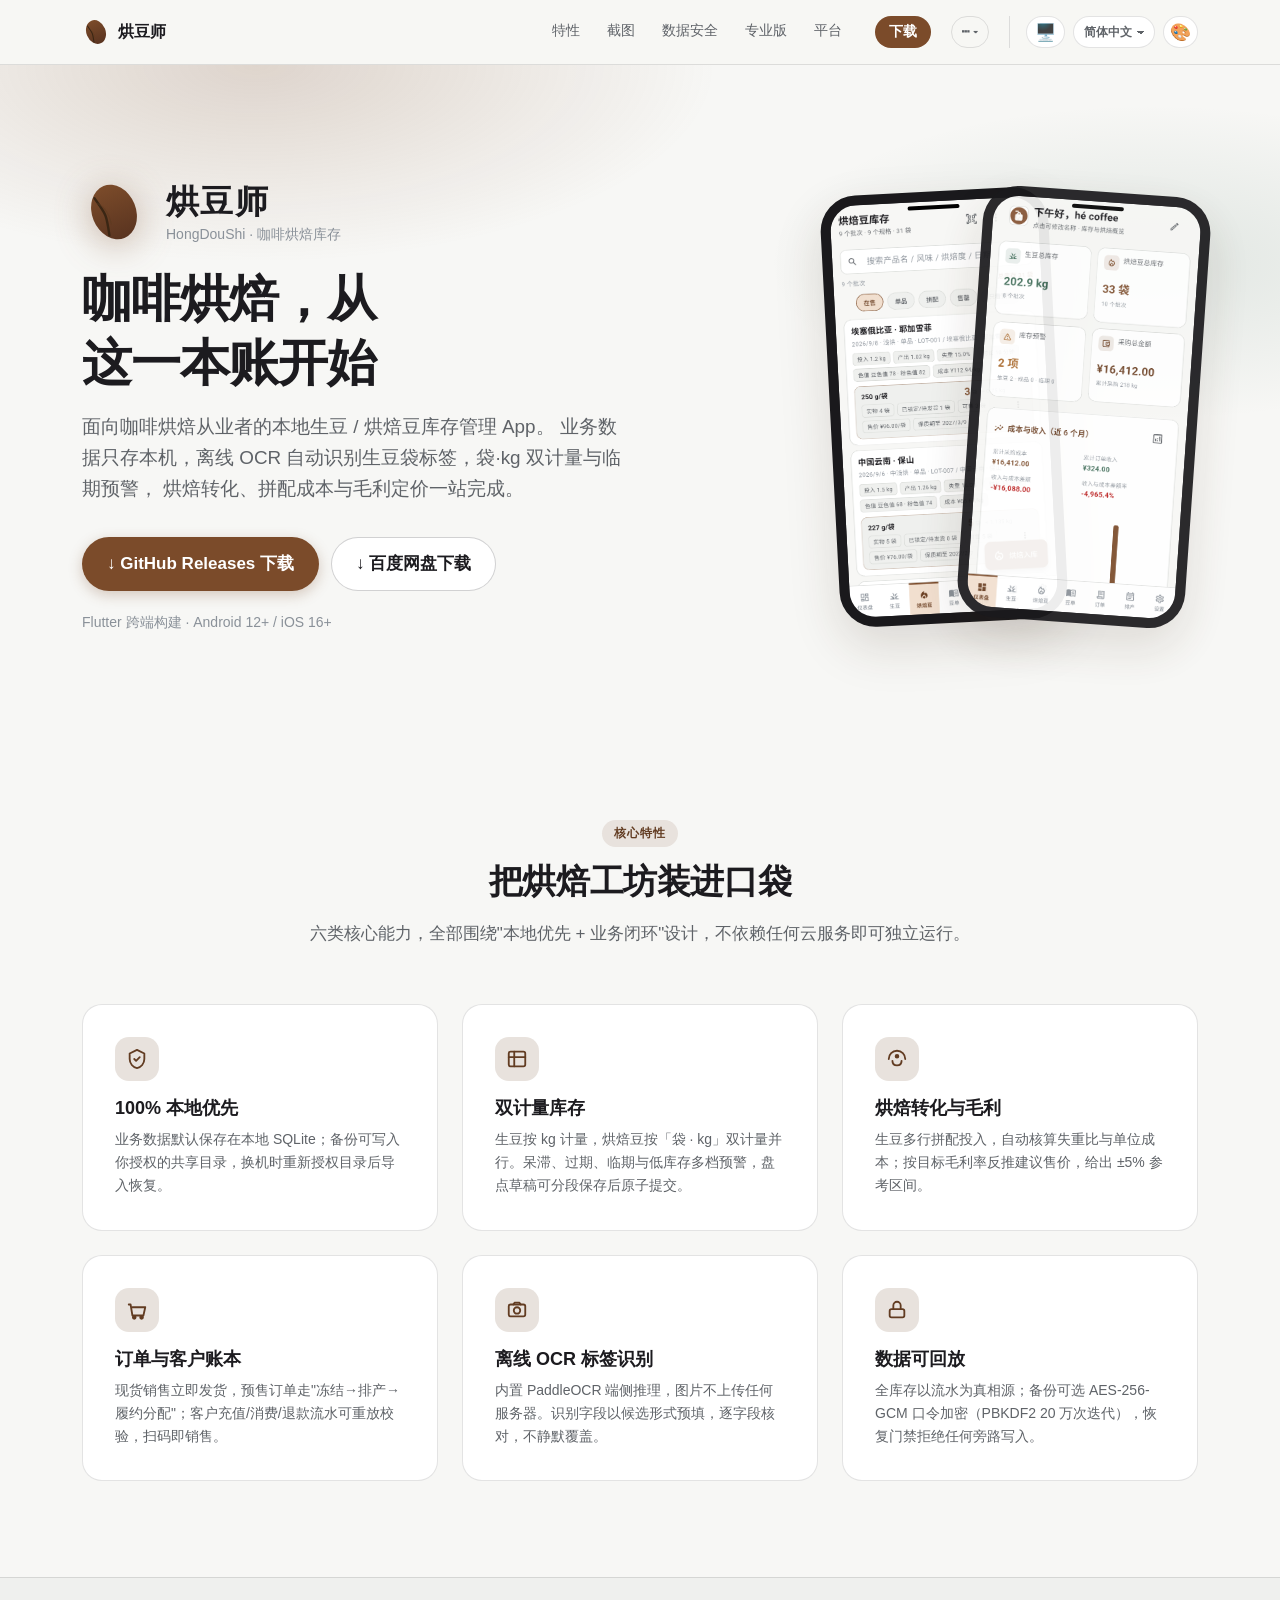
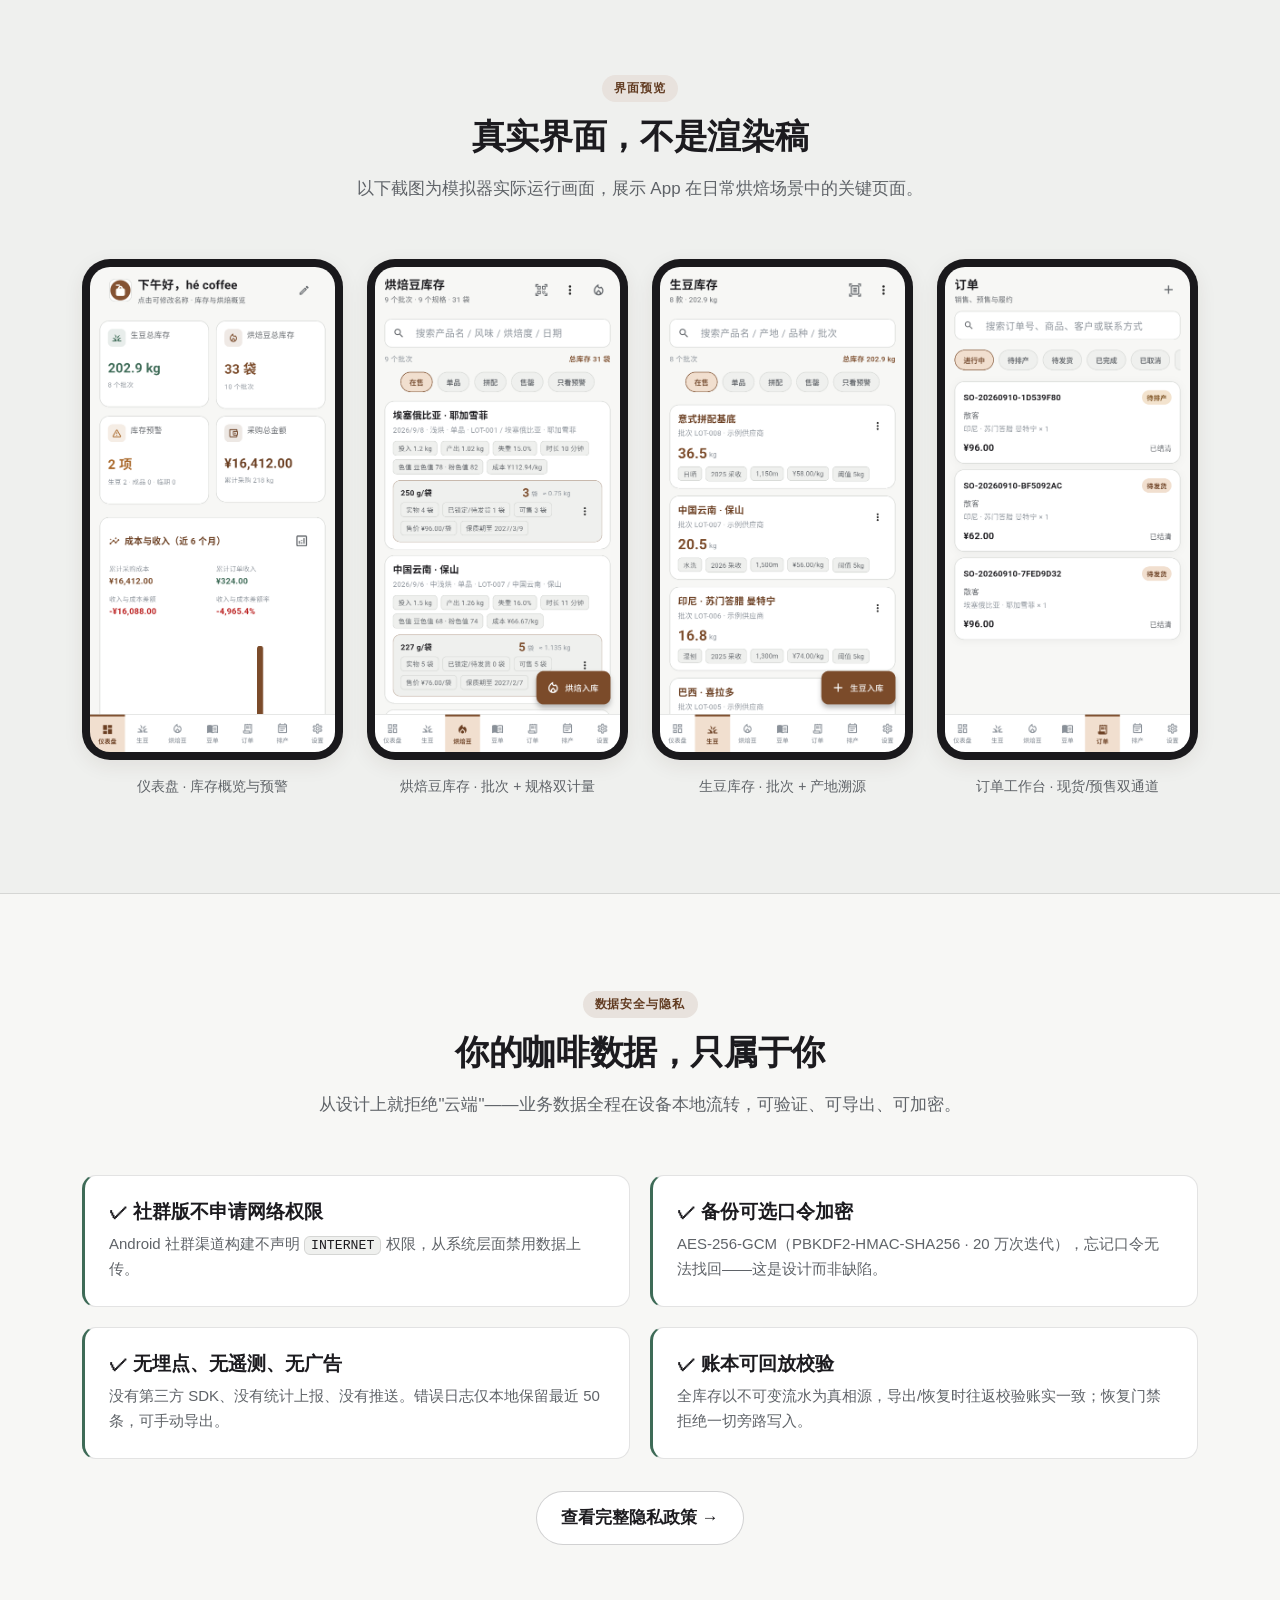
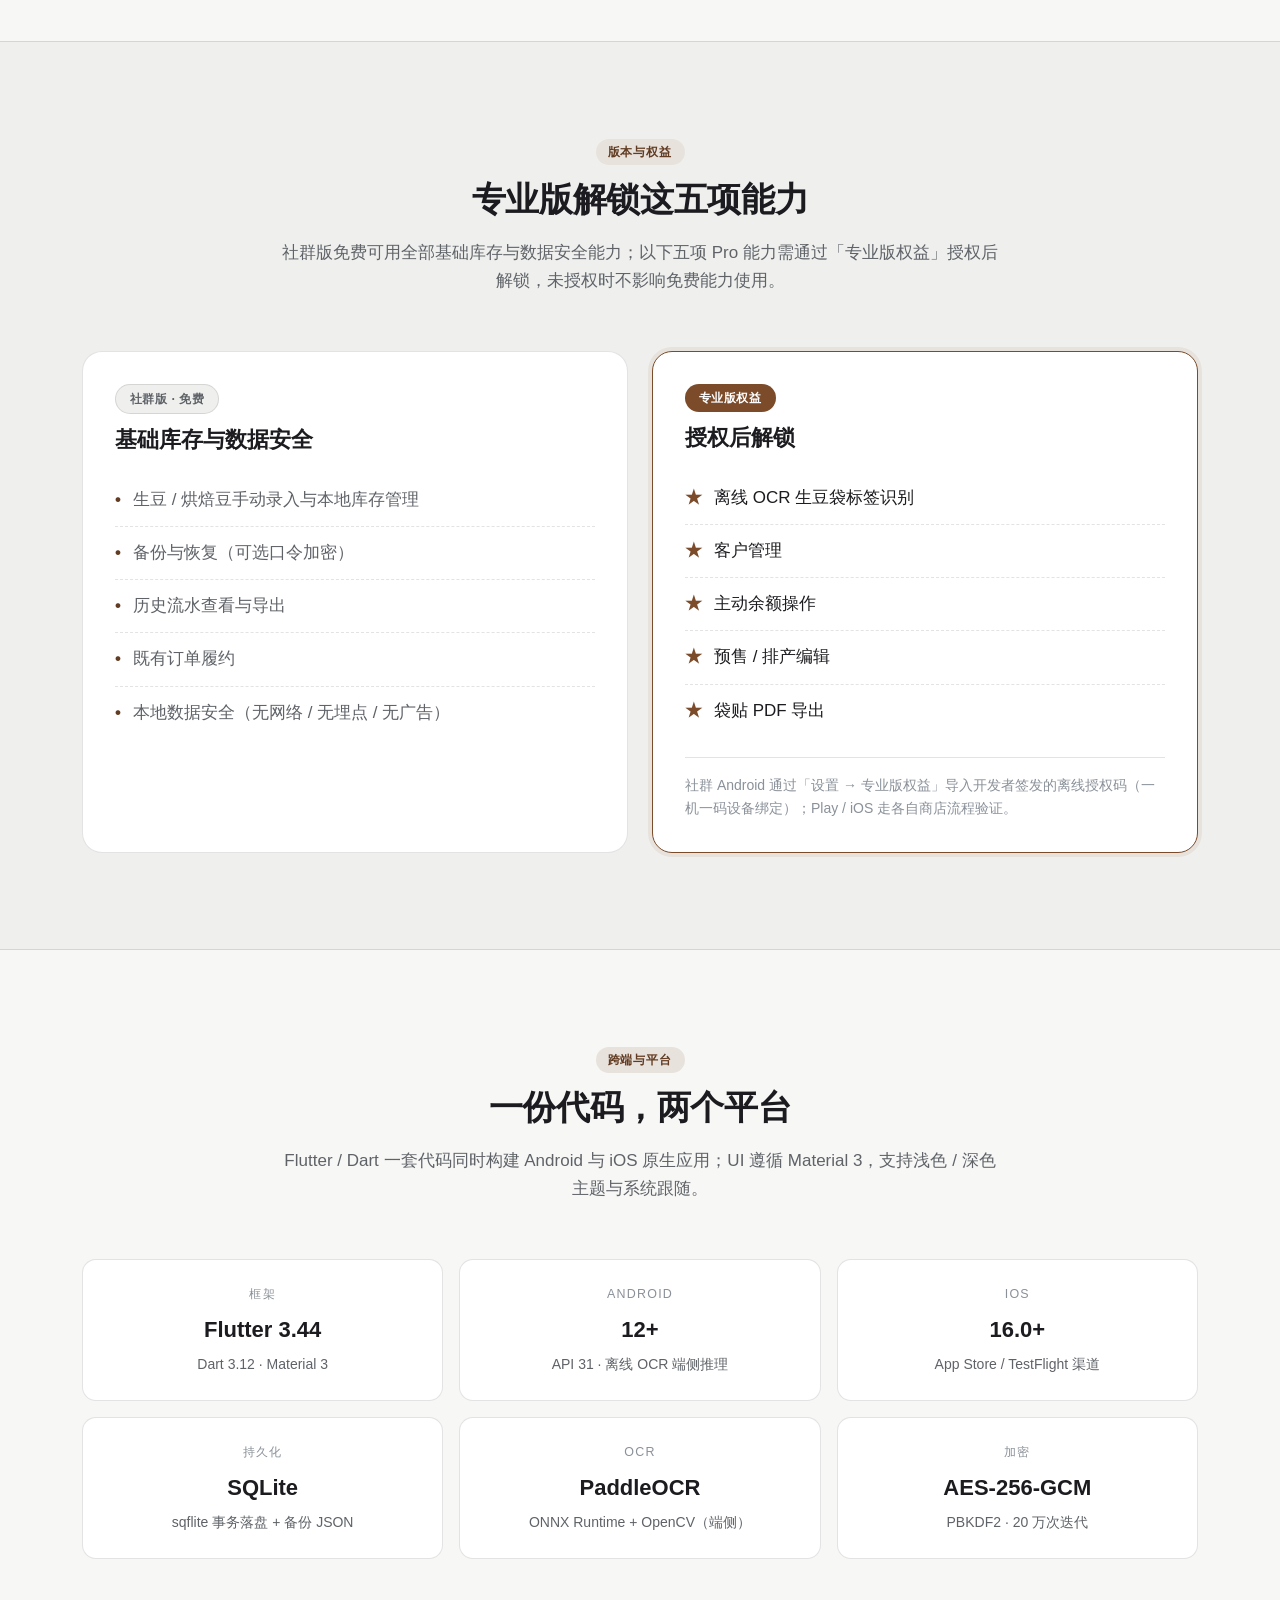
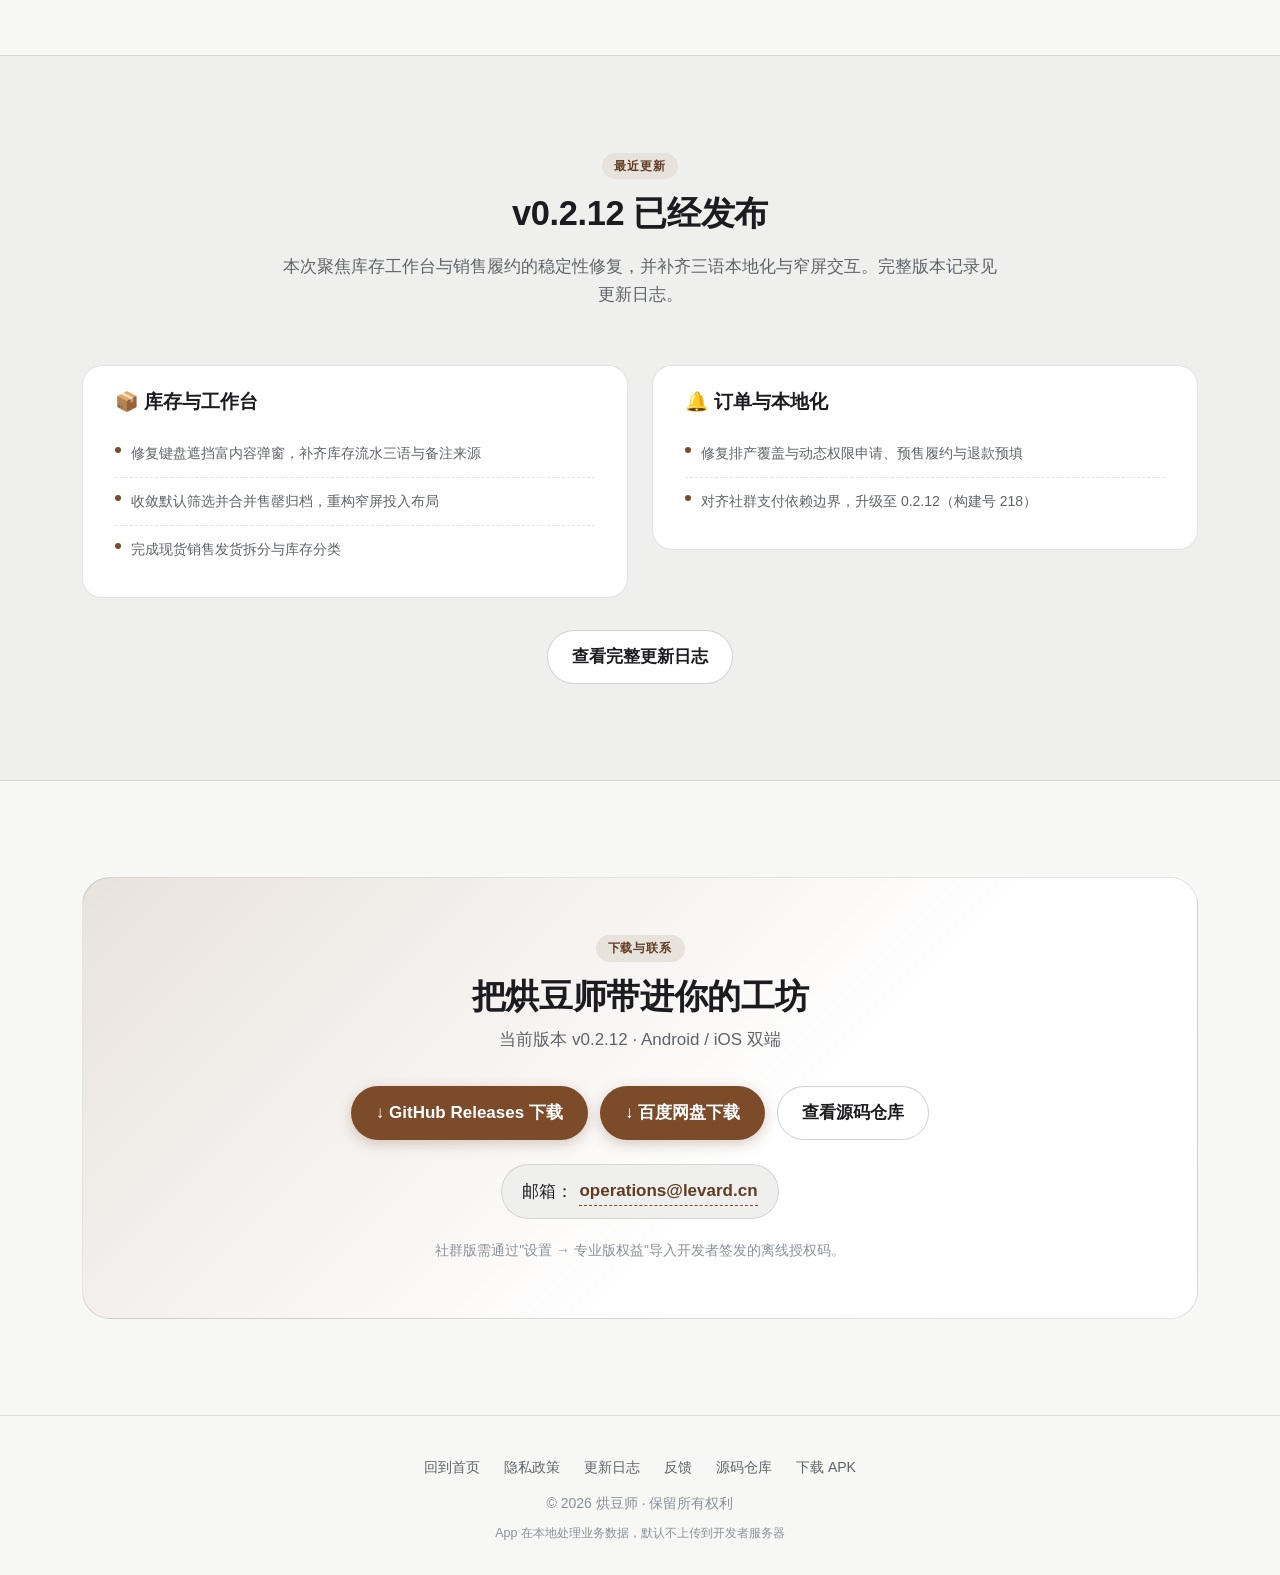
==== index.html @ 55036bf9 "fix(截图): 给截图 URL 加 ?v=20260910 缓存破坏参数 浅色截图文件名未变导致浏览器复用旧缓存（旧 Aug-28 暖色图）， 深色截图为新文件名故正常。现对所有 6 处 <img>" ====
<!DOCTYPE html>
<html lang="zh-CN" data-page-node-id="weozJxsKTp1niUxXzPXcCd">
<head data-page-node-id="o5Xy7IeY9rQqodlkclMWtD">
  <meta charset="UTF-8" data-page-node-id="qlnvCQJqHDyc6t1bHpKqdq">
  <meta name="viewport" content="width=device-width, initial-scale=1.0" data-page-node-id="y0zPRZzBCQ2gOkuqv71rIq">
  <title data-i18n-title="idx.title">烘豆师 · 面向咖啡烘焙从业者的本地库存管理 App</title>
  <meta name="description" content="烘豆师是一款面向咖啡烘焙从业者的本地库存管理 App，100% 本地存储、离线 OCR 标签识别、双计量库存、烘焙转化与毛利定价、订单与客户账本、AES-256 加密备份。Flutter 跨 Android / iOS。" data-i18n-content="idx.desc" data-page-node-id="pK6eXtRVRam8VKoMnlpt0g">
  <meta name="theme-color" content="#7B4B2A" data-page-node-id="BrVSMe0LIQeOVd6WfHFaQV">
  <link rel="icon" type="image/svg+xml" href="assets/img/favicon.svg" data-page-node-id="fxTEJ8UhpbaDB5qKL3M8Xd">
  <link rel="apple-touch-icon" href="assets/img/logo.svg" data-page-node-id="8kZhmXqqlVysuJOv3C6EVP">
  <meta property="og:title" content="烘豆师 · 本地咖啡库存管理 App" data-i18n-content="idx.title" data-page-node-id="4kmqQmBdCwWqZ1YocVuqjf">
  <meta property="og:description" content="100% 本地存储 · 离线 OCR · 双计量库存 · 烘焙转化与毛利定价" data-i18n-content="idx.desc" data-page-node-id="CWRjME8dtaUOg9MdwP6BsK">
  <meta property="og:type" content="website" data-page-node-id="7HCyNDggde26yA4YZ4SdnB">
  <meta property="og:image" content="assets/img/logo.svg" data-page-node-id="jTqlLXcKyWJxx8SlBFIfvN">
  <!-- 主题/语言预引导：在首屏绘制前套用已保存的偏好，避免闪白/闪错语言 -->
  <script>
    (function () {
      try {
        var t = localStorage.getItem('hds-theme');
        if (t === 'light' || t === 'dark') document.documentElement.setAttribute('data-theme', t);
        var l = localStorage.getItem('hds-lang');
        if (l === 'zh-TW' || l === 'en') document.documentElement.lang = l;
        var s = localStorage.getItem('hds-seed');
        if (s) document.documentElement.style.setProperty('--seed', s);
      } catch (e) { /* 隐私模式下 localStorage 不可用，忽略 */ }
    })();
  </script>
  <link rel="stylesheet" href="assets/css/style.css?v=20260909a" data-page-node-id="3xBkZOzozbmzWlLd2BnP3q">
</head>
<body data-page-node-id="40ArrPAp00K6WxvtPF1lGp">
<a class="skip-link" href="#main" data-page-node-id="3SztoBvSg6EFqsTwX7F1lJ">跳到主要内容</a>

<!-- ============== 导航 ==============
     结构：区块锚点（5 项，随滚动高亮） + 下载 CTA + 页面级链接（更多菜单）
     移动端：第一行 品牌 / 更多 / 控件；第二行 可横滑锚点条（CTA 固定在最左） -->
<nav class="nav" data-page-node-id="zlJNYiBHNzbmbgY9OLPDDD">
  <div class="nav-inner" data-page-node-id="MVbRHH2Qm5aop3VYF72noR">
    <a class="nav-brand" href="#top" aria-label="烘豆师 首页" data-page-node-id="iqGbyOju89H8Cf8N0XIwlc">
      <img src="assets/img/logo.svg" alt="" width="28" height="28" data-page-node-id="QTJg4oIsHL9W77eff4W6pv">
      <span data-page-node-id="oQFrR1GtvDpkvi01qUt8Yy">烘豆师</span>
    </a>
    <ul class="nav-links" data-page-node-id="58HheXUElpv3fE8FwBUHte">
      <li class="nav-item-cta" data-page-node-id="Ujq9Luogr29Bn4L8wG8IEq"><a class="nav-cta" href="#download" data-i18n="nav.download" data-page-node-id="eYfybjlD1FLDDosP7wuJNd">下载</a></li>
      <li data-page-node-id="imtQqr5tHEpGKpMwmRd1qm"><a href="#features" data-i18n="nav.features" data-page-node-id="0jjRyyBGBB4n088DOzkkHo">特性</a></li>
      <li data-page-node-id="PVjb9RPBQDIvyQXOJ1oLq6"><a href="#screenshots" data-i18n="nav.screenshots" data-page-node-id="4EEexhU15XDBean0BGR2xL">截图</a></li>
      <li data-page-node-id="Cx53IOAIgqtSFnY7GNFZuP"><a href="#privacy" data-i18n="nav.privacy" data-page-node-id="MFhAdmRlfvtWkX8xnD9V2s">数据安全</a></li>
      <li data-page-node-id="hGwiRLzIzSxbAJA6mqDmz4"><a href="#pro" data-i18n="nav.pro" data-page-node-id="pxPot2bZ0fkX7OnPmBBL3S">专业版</a></li>
      <li data-page-node-id="Bn28F2QTrSZEbFFHEq33kG"><a href="#platform" data-i18n="nav.platform" data-page-node-id="KuwkJh44pBgcETBltViMrv">平台</a></li>
    </ul>
    <details class="nav-more" data-page-node-id="1vdva22aVUP1v0vSJwPMoj">
      <summary aria-label="更多页面" data-page-node-id="B8OFMm0vBSJEaAaBsSRMYQ"><span aria-hidden="true" data-page-node-id="NgsdIeQHF5sXbQ8fEHQzKP">⋯</span><span class="caret" aria-hidden="true" data-page-node-id="CHvUo3JvERrP7a7GFD2BAx">▾</span></summary>
      <div class="nav-menu" data-page-node-id="8ccrDkxS7YwVR80FmrCmhC">
        <a href="privacy.html" data-i18n="nav.privacyPolicy" data-page-node-id="GrvHnmIJoFkxEAQOnvDj2Y">隐私政策</a>
        <a href="changelog.html" data-i18n="nav.changelog" data-page-node-id="phPumReE2G7D4HNKPlSYtU">更新日志</a>
        <a href="feedback.html" data-i18n="nav.feedback" data-page-node-id="soY87OFKqMJP0zurGvbrGU">反馈</a>
      </div>
    </details>
    <div class="nav-ctl" data-page-node-id="CsIOFclSZEKHsqHw8Q80Xp">
      <button class="ctl-btn" type="button" data-theme-toggle aria-label="主题：跟随系统" title="主题：跟随系统" data-page-node-id="lxFki44Mfkam7tQR4SkyNY">
        <span class="ctl-icon" data-theme-icon data-page-node-id="FhhTyFkjcBPWf9CqZpyFBS">🖥️</span>
      </button>
      <select class="ctl-btn ctl-lang" data-lang-select aria-label="语言" title="语言" data-i18n-aria="ctl.lang" data-page-node-id="qynBXnYp9UwYdV8ghURJDW">
        <option value="zh-CN" data-page-node-id="pzcEnd1bBkzHuchYuyXwL3">简体中文</option>
        <option value="zh-TW" data-page-node-id="T21JWBGyHBp64jwVdpDHAs">繁體中文</option>
        <option value="en" data-page-node-id="BQOR26W8OPJbvYU9bgW1cA">English</option>
      </select>
    </div>
  </div>
</nav>

<!-- ============== Hero ============== -->
<header class="hero" id="top" data-page-node-id="GQ91PvGLVHHGNAk6r6vly1">
  <div class="hero-inner" data-page-node-id="1z7SIzsucgPe2oyvYL7Qea">
    <div class="hero-copy" data-page-node-id="f9DPOODceIclCvmrbnN1qm">
      <div class="brand-mark" data-page-node-id="ICoXhtoJofllIuxzoQ7aHY">
        <img class="hero-logo" src="assets/img/logo.svg" alt="烘豆师 Logo" width="64" height="64" data-page-node-id="ka1oJdU8kp6pvAq5f9NUc9">
        <div class="brand-text" data-page-node-id="Lhsys06yRKJiOpsQFCDZSm">
          <div class="brand-name" data-page-node-id="cQLbwtGoe4OYbEwdk8aKx1">烘豆师</div>
          <div class="brand-sub" data-i18n="hero.brandsub" data-page-node-id="ZxLOylD943aGYvplxgp6Ws">HongDouShi · 咖啡烘焙库存</div>
        </div>
      </div>
      <h1 data-i18n="hero.title" data-page-node-id="LHDanlxzPAarqAIHtOa7A8">咖啡烘焙，从这一本账开始</h1>
      <p class="lead" data-i18n="hero.lead" data-page-node-id="k7yNX8CEV58WoYCaWoeFEp">
        面向咖啡烘焙从业者的本地生豆 / 烘焙豆库存管理 App。
        业务数据只存本机，离线 OCR 自动识别生豆袋标签，袋·kg 双计量与临期预警，
        烘焙转化、拼配成本与毛利定价一站完成。
      </p>
      <div class="btn-row" data-page-node-id="4URFK3kHAUW5RyfhfIHowK">
        <a class="btn btn-primary" href="https://github.com/wuyi-levard/bean-roaster-site/releases" target="_blank" rel="noopener" data-i18n="hero.dl.github" data-page-node-id="CSdL8uGFBxgkCyUwZO9An8">
          ↓ GitHub Releases 下载
        </a>
        <a class="btn btn-ghost" href="https://pan.baidu.com/s/17-IyWG9qE9T9fcUgi1DNUA?pwd=bnyg" target="_blank" rel="noopener" data-i18n="hero.dl.baidu" data-page-node-id="Q4XkRK23F87LUmRMXO5DEM">
          ↓ 百度网盘下载
        </a>
      </div>
      <p class="hero-note" data-i18n="hero.note" data-page-node-id="NHlrWyhUO9WkB9OjXKcC38">
        Flutter 跨端构建 · Android 12+ / iOS 16+
      </p>
    </div>
    <div class="hero-visual" aria-hidden="true" data-page-node-id="utphm8utHZjzFXZoThEfmJ">
      <div class="phone-frame" data-page-node-id="3mWL3DMEUIo8ABq5Uo5rAR">
        <img src="assets/img/screenshots/roasted-list.png?v=20260910" data-shot="assets/img/screenshots/roasted-list.png?v=20260910" alt="" loading="eager" data-page-node-id="ZbAsWKtWWWNXW8UPPmQRPJ">
      </div>
      <div class="phone-frame" data-page-node-id="GvjV624EUrzL81RgKO7Vv5">
        <img src="assets/img/screenshots/onboard.png?v=20260910" data-shot="assets/img/screenshots/onboard.png?v=20260910" alt="" loading="lazy" data-page-node-id="6nnpvGSh273q8nbboozZG8">
      </div>
    </div>
  </div>
</header>

<main id="main" tabindex="-1" data-page-node-id="xLX9GTGs3IhO18qXqvbZgt">

<!-- ============== 核心特性 ============== -->
<section id="features" data-page-node-id="5krUN4qJRVxgA1LewhRzyL">
  <div class="container" data-page-node-id="rYNaWMDeWM2AW0A0MypiGM">
    <div class="section-head" data-page-node-id="eedVZHTrKNKWVsI5eT3o7D">
      <span class="eyebrow" data-i18n="sec.features.eyebrow" data-page-node-id="SGGdsmIkL2h1EZGypXVJXp">核心特性</span>
      <h2 data-i18n="sec.features.title" data-page-node-id="rpIEBWgICIBppSV8Dl29fa">把烘焙工坊装进口袋</h2>
      <p data-i18n="sec.features.desc" data-page-node-id="8UIhg9p8SP4NnAtT0DLMxH">六类核心能力，全部围绕"本地优先 + 业务闭环"设计，不依赖任何云服务即可独立运行。</p>
    </div>
    <div class="features" data-page-node-id="oomCrIYrXQjefpk2ewCYGZ">

      <article class="feature" data-page-node-id="RjOk5spd9ToWaFhxKCC9yT">
        <div class="ico" aria-hidden="true" data-page-node-id="hLsQ9bSCEkN5RDBmcWMAPW">
          <svg viewBox="0 0 24 24" fill="none" stroke="currentColor" stroke-width="2" stroke-linecap="round" stroke-linejoin="round" data-page-node-id="RsP8SWK1DHdkxLzRJXBLS8">
            <path d="M12 2 L4 6 v6 c0 5 3.5 9 8 10 4.5-1 8-5 8-10 V6 z" data-page-node-id="By2hWeXSNcZFz3fRcIhCFh"/>
            <path d="M9 12 l2 2 4-4" data-page-node-id="re11Iq0G7egx3cSldngxTY"/>
          </svg>
        </div>
        <h3 data-i18n="f1.title" data-page-node-id="4HJiFSHau58dmJDyApb2gT">100% 本地优先</h3>
        <p data-i18n="f1.desc" data-page-node-id="1pPkgfwG7JNKjJWBVd7IBF">业务数据默认保存在本地 SQLite；备份可写入你授权的共享目录，换机时重新授权目录后导入恢复。</p>
      </article>

      <article class="feature" data-page-node-id="djAwzc8s8Rsi51a0IsM3Aw">
        <div class="ico" aria-hidden="true" data-page-node-id="sQCIVMfJPOuLHyVAGqDDb5">
          <svg viewBox="0 0 24 24" fill="none" stroke="currentColor" stroke-width="2" stroke-linecap="round" stroke-linejoin="round" data-page-node-id="OEehHOg1bwghuihChgcAv8">
            <rect x="3" y="4" width="18" height="16" rx="2" data-page-node-id="Zz7AFds9T5xqLebIkwWU3u"/>
            <path d="M3 10 h18 M9 4 v16" data-page-node-id="cSiTOBJjszzBMScklgMQgk"/>
          </svg>
        </div>
        <h3 data-i18n="f2.title" data-page-node-id="awKJQCJ6wKN44BjxYzB8D4">双计量库存</h3>
        <p data-i18n="f2.desc" data-page-node-id="p9v2RlffClOPCbL3ZwxdG4">生豆按 kg 计量，烘焙豆按「袋 · kg」双计量并行。呆滞、过期、临期与低库存多档预警，盘点草稿可分段保存后原子提交。</p>
      </article>

      <article class="feature" data-page-node-id="mn0nutmBJiCXYOMYsRYfNq">
        <div class="ico" aria-hidden="true" data-page-node-id="OUy0TAehGcPHbP7xpO1Kpn">
          <svg viewBox="0 0 24 24" fill="none" stroke="currentColor" stroke-width="2" stroke-linecap="round" stroke-linejoin="round" data-page-node-id="v3QsXTuoSyNqwx3op3U29N">
            <path d="M3 12 a9 9 0 0 1 18 0" data-page-node-id="bnRTnC0LOAEkQmhHYUmFG5"/>
            <path d="M7 14 c0 3 2 5 5 5 s5-2 5-5" data-page-node-id="QAo6YyntmWQto25n2h4VSp"/>
            <circle cx="12" cy="9" r="1.5" fill="currentColor" data-page-node-id="PhcRxRBcc6e7fHuoUiXijZ"/>
          </svg>
        </div>
        <h3 data-i18n="f3.title" data-page-node-id="xO2YjodT5bYUEmPglmnntN">烘焙转化与毛利</h3>
        <p data-i18n="f3.desc" data-page-node-id="8zJB0QxJdRfybXroIQnCPL">生豆多行拼配投入，自动核算失重比与单位成本；按目标毛利率反推建议售价，给出 ±5% 参考区间。</p>
      </article>

      <article class="feature" data-page-node-id="b8OmwMBgQNnOgNVzURM1Ub">
        <div class="ico" aria-hidden="true" data-page-node-id="EsPBsFOOxMCyOkhB7V7zVI">
          <svg viewBox="0 0 24 24" fill="none" stroke="currentColor" stroke-width="2" stroke-linecap="round" stroke-linejoin="round" data-page-node-id="aHT1JuXWqlXB833HDck1Ev">
            <path d="M3 6 h2 l2 12 h12 l2-9 H7" data-page-node-id="akqAFExZDwrbdW8tbypjLZ"/>
            <circle cx="9" cy="20" r="1.5" fill="currentColor" data-page-node-id="F4s2GuVDiGmPUfkbGpoaHb"/>
            <circle cx="17" cy="20" r="1.5" fill="currentColor" data-page-node-id="0gs7DYifTKfCyK5u5vFRWp"/>
          </svg>
        </div>
        <h3 data-i18n="f4.title" data-page-node-id="QLuKeNKFNmpNAWJhxrLFQ8">订单与客户账本</h3>
        <p data-i18n="f4.desc" data-page-node-id="66w6x4QzKvWQMcDnLXtOpO">现货销售立即发货，预售订单走"冻结→排产→履约分配"；客户充值/消费/退款流水可重放校验，扫码即销售。</p>
      </article>

      <article class="feature" data-page-node-id="RmQqF2LbhXxlEKeplbZKBY">
        <div class="ico" aria-hidden="true" data-page-node-id="TiMIXPLzWVCwtgGVhuAKj7">
          <svg viewBox="0 0 24 24" fill="none" stroke="currentColor" stroke-width="2" stroke-linecap="round" stroke-linejoin="round" data-page-node-id="stKelCPmaQ3T4wuFARLoz3">
            <rect x="3" y="6" width="18" height="13" rx="2" data-page-node-id="ukodJeeRFEWXH5iTRqaNIr"/>
            <circle cx="12" cy="12.5" r="3.5" data-page-node-id="CMPS7LSwwgZ1Fr50S3yJB2"/>
            <path d="M8 6 l1.5-2 h5 L16 6" data-page-node-id="CUGB4dFGtm3V8QB4uMAUB5"/>
          </svg>
        </div>
        <h3 data-i18n="f5.title" data-page-node-id="arN7C6qGNiXhc3UEtWZIZ7">离线 OCR 标签识别</h3>
        <p data-i18n="f5.desc" data-page-node-id="o4a2o3cKPLHvDfx0oJasF0">内置 PaddleOCR 端侧推理，图片不上传任何服务器。识别字段以候选形式预填，逐字段核对，不静默覆盖。</p>
      </article>

      <article class="feature" data-page-node-id="EpYVLDKjhnjDyNVuOaEAnL">
        <div class="ico" aria-hidden="true" data-page-node-id="nNDf3tu10JQKXfF1jo9DD8">
          <svg viewBox="0 0 24 24" fill="none" stroke="currentColor" stroke-width="2" stroke-linecap="round" stroke-linejoin="round" data-page-node-id="RshwA3k4SHDGpTH0mXldZi">
            <rect x="4" y="11" width="16" height="9" rx="2" data-page-node-id="lC2oePLGltxiChXZsktlwU"/>
            <path d="M8 11 V7 a4 4 0 0 1 8 0 v4" data-page-node-id="AD152hnrSO3DBBakw7RGiK"/>
          </svg>
        </div>
        <h3 data-i18n="f6.title" data-page-node-id="ZZVbMMCloA0Xjf1fELfl0G">数据可回放</h3>
        <p data-i18n="f6.desc" data-page-node-id="VAnK49VsLVZposBFadVWJh">全库存以流水为真相源；备份可选 AES-256-GCM 口令加密（PBKDF2 20 万次迭代），恢复门禁拒绝任何旁路写入。</p>
      </article>

    </div>
  </div>
</section>

<!-- ============== 截图 ============== -->
<section id="screenshots" class="section-alt" data-page-node-id="mmhHsliCQAamecysw1PPm9">
  <div class="container" data-page-node-id="Tzi5BWvKp2x3wQ7MxU1D8w">
    <div class="section-head" data-page-node-id="g1Bh0e3rGPHBFBxNwMJKPm">
      <span class="eyebrow" data-i18n="sec.shots.eyebrow" data-page-node-id="XJbe6GNrz45keVPdGd68h9">界面预览</span>
      <h2 data-i18n="sec.shots.title" data-page-node-id="LFn0RRd3ZDeEBsFFkz7ePV">真实界面，不是渲染稿</h2>
      <p data-i18n="sec.shots.desc" data-page-node-id="pXl8Gku5MmABGjcDeG9lvP">以下截图为模拟器实际运行画面，展示 App 在日常烘焙场景中的关键页面。</p>
    </div>
    <div class="shots" data-page-node-id="CbEtsAa445cV1OdxR4gDIz">
      <figure class="shot" data-page-node-id="lOEBglTpNv27MwrCNsbMNh">
        <div class="frame" data-page-node-id="fI98BkzGwzTTz9cwQ5Bisq"><img src="assets/img/screenshots/onboard.png?v=20260910" data-shot="assets/img/screenshots/onboard.png?v=20260910" alt="仪表盘" loading="lazy" data-page-node-id="AjJQHdEfEh0wCZhIpTmY9C"></div>
        <figcaption class="caption" data-i18n="shot1.cap" data-page-node-id="1lTMPcdzP9QwstUcc9o4kw">仪表盘 · 库存概览与预警</figcaption>
      </figure>
      <figure class="shot" data-page-node-id="UVOohMcr6uANyr0PGYXDnU">
        <div class="frame" data-page-node-id="oD8FTVHPHeF1nNXFGCFXnD"><img src="assets/img/screenshots/roasted-list.png?v=20260910" data-shot="assets/img/screenshots/roasted-list.png?v=20260910" alt="烘焙豆库存" loading="lazy" data-page-node-id="ZnIzOfnXLnGkvJOosHu3NQ"></div>
        <figcaption class="caption" data-i18n="shot2.cap" data-page-node-id="cGA5buEwc3qcmIQQVfgdrX">烘焙豆库存 · 批次 + 规格双计量</figcaption>
      </figure>
      <figure class="shot" data-page-node-id="hkt4MUxwD0EyrKy5C6Yfvm">
        <div class="frame" data-page-node-id="AanphU2BhAp45AVkLgVhbq"><img src="assets/img/screenshots/roast-convert.png?v=20260910" data-shot="assets/img/screenshots/roast-convert.png?v=20260910" alt="生豆库存" loading="lazy" data-page-node-id="hgX1PJbZXLZnUtWpFFtmUy"></div>
        <figcaption class="caption" data-i18n="shot3.cap" data-page-node-id="NmiMlstz4aUyc1b26NGGOF">生豆库存 · 批次 + 产地溯源</figcaption>
      </figure>
      <figure class="shot" data-page-node-id="vGXmUzFBGW2021EBW6FIzT">
        <div class="frame" data-page-node-id="io6N4jDJIApf3tycs318UJ"><img src="assets/img/screenshots/orders.png?v=20260910" data-shot="assets/img/screenshots/orders.png?v=20260910" alt="订单列表" loading="lazy" data-page-node-id="BZB8QufoK4r2NXrpPtOKo6"></div>
        <figcaption class="caption" data-i18n="shot4.cap" data-page-node-id="rZwjhIyxmikWguoufc6EnI">订单工作台 · 现货/预售双通道</figcaption>
      </figure>
    </div>
  </div>
</section>

<!-- ============== 数据安全 ============== -->
<section id="privacy" data-page-node-id="7OtRthpcACmHqw4eHr2T4v">
  <div class="container" data-page-node-id="F7cPspV4IYAYaS0yTKzEUA">
    <div class="section-head" data-page-node-id="HNqcqEpt7BPNqwE7vjoYRv">
      <span class="eyebrow" data-i18n="sec.priv.eyebrow" data-page-node-id="E2jYT4gWiipoYlKomUyxCx">数据安全与隐私</span>
      <h2 data-i18n="sec.priv.title" data-page-node-id="PRpHx9SF2e4ZVZuWQxllXD">你的咖啡数据，只属于你</h2>
      <p data-i18n="sec.priv.desc" data-page-node-id="IyWCzZUkyFGSZRQv6kLdHw">从设计上就拒绝"云端"——业务数据全程在设备本地流转，可验证、可导出、可加密。</p>
    </div>
    <div class="privacy" data-page-node-id="ZwE2BBCYlFabCSoJrvwVoT">
      <div class="privacy-item" data-page-node-id="fcRwQzIgMKkEbnj53wvvSG">
        <h3 data-i18n="p1.title" data-page-node-id="BJXMA1JrVlzH5Cm4DgPy86"><span class="check" data-page-node-id="lJxNMqVbA33PrEHkGcmu03">✓</span> 社群版不申请网络权限</h3>
        <p data-i18n-html="p1.desc" data-page-node-id="hRGKs78NsdDxpf1l7OmNp9">Android 社群渠道构建不声明 <code data-page-node-id="GKMLflERRYLYhfSp96bDuG">INTERNET</code> 权限，从系统层面禁用数据上传。</p>
      </div>
      <div class="privacy-item" data-page-node-id="WG1Uy5MIj7AwcHg2hG4JdP">
        <h3 data-i18n="p2.title" data-page-node-id="foOtzqhINPLTerorUvQr6G"><span class="check" data-page-node-id="VnugGKQ5GAoIpIxV5lTTq6">✓</span> 备份可选口令加密</h3>
        <p data-i18n="p2.desc" data-page-node-id="6Tnix6S7VT6BTXpRnBSwcZ">AES-256-GCM（PBKDF2-HMAC-SHA256 · 20 万次迭代），忘记口令无法找回——这是设计而非缺陷。</p>
      </div>
      <div class="privacy-item" data-page-node-id="faziFoxtvGAwjnMK0M2n6M">
        <h3 data-i18n="p3.title" data-page-node-id="7joH2LYU9fTH3JqetCuOwT"><span class="check" data-page-node-id="WUCDx2Dv2QnB6X7oEsHEZt">✓</span> 无埋点、无遥测、无广告</h3>
        <p data-i18n="p3.desc" data-page-node-id="BoKAFXbCsR2eavnRXtZEnY">没有第三方 SDK、没有统计上报、没有推送。错误日志仅本地保留最近 50 条，可手动导出。</p>
      </div>
      <div class="privacy-item" data-page-node-id="J9cDZtJEDiDLdHAPlMtL7R">
        <h3 data-i18n="p4.title" data-page-node-id="DbNarmkWUQbdzomB2EwK0z"><span class="check" data-page-node-id="HScg4uII6dDz7KfUPNpOHy">✓</span> 账本可回放校验</h3>
        <p data-i18n="p4.desc" data-page-node-id="qs2D96SZv8IUhzfS8rWPyU">全库存以不可变流水为真相源，导出/恢复时往返校验账实一致；恢复门禁拒绝一切旁路写入。</p>
      </div>
    </div>
    <div class="btn-row btn-row--center" data-page-node-id="Hf6KYTjt9KfvzxjS8y1E2h">
      <a class="btn btn-ghost" href="privacy.html" data-i18n="sec.priv.more" data-page-node-id="FjGNC5p0A8ZWQMIuZS9Fnj">查看完整隐私政策 →</a>
    </div>
  </div>
</section>

<!-- ============== 专业版权益 ============== -->
<section id="pro" class="section-alt" data-page-node-id="HgzaQyclVwb0oiQSbZtSe4">
  <div class="container" data-page-node-id="xsZO6atSR9F6zdSkM5G5cW">
    <div class="section-head" data-page-node-id="8xH5wEmMdHvMho7yRemGHS">
      <span class="eyebrow" data-i18n="sec.pro.eyebrow" data-page-node-id="tBV6DMR4g2RUpdi0v6axDd">版本与权益</span>
      <h2 data-i18n="sec.pro.title" data-page-node-id="INSvWFolW9xGo4Hw9jgB10">专业版解锁这五项能力</h2>
      <p data-i18n="sec.pro.desc" data-page-node-id="QOqLf6pXPEgUDLhjob9VkQ">社群版免费可用全部基础库存与数据安全能力；以下五项 Pro 能力需通过「专业版权益」授权后解锁，未授权时不影响免费能力使用。</p>
    </div>
    <div class="pro-grid" data-page-node-id="AdXfWRmuqt5VFFeI9InM3N">
      <div class="pro-col pro-free" data-page-node-id="dKPvNHnA8rCHHCuK4YASip">
        <div class="pro-head" data-page-node-id="KHHqD3VD3iil0bNorSjvIB">
          <span class="pro-tag tag-free" data-i18n="pro.free.tag" data-page-node-id="9tLUbeb3lTDBFAgKEhgChL">社群版 · 免费</span>
          <h3 data-i18n="pro.free.title" data-page-node-id="vqxjIBAqn8mcVrwStMl6B6">基础库存与数据安全</h3>
        </div>
        <ul class="pro-list" data-page-node-id="wmP5RnP7iW223eTlWTJoUu">
          <li data-page-node-id="i3wbv4Lc8NAkhKHEBHJIsC"><span class="dot" data-page-node-id="bdO4nGlFj59JhEnojkujRG">•</span> <span data-i18n="pro.free.1" data-page-node-id="caclRPesZvvjkqq5ylmPNd">生豆 / 烘焙豆手动录入与本地库存管理</span></li>
          <li data-page-node-id="3dDXwbUMJOmmI611LPHJuq"><span class="dot" data-page-node-id="MmfImA1GV1RnIoMXRl7Fo1">•</span> <span data-i18n="pro.free.2" data-page-node-id="UKPsO6iGqzI69PYUSF6Ccj">备份与恢复（可选口令加密）</span></li>
          <li data-page-node-id="JHHVkqSXwqe5DMWAph0kiA"><span class="dot" data-page-node-id="ggr8wFhszrwSvt5xFdCdEY">•</span> <span data-i18n="pro.free.3" data-page-node-id="wT6n9ICVUhcrzFdBRVBOXI">历史流水查看与导出</span></li>
          <li data-page-node-id="yIXu6F6WWO7Rc3izh1gDww"><span class="dot" data-page-node-id="iD9BYSNhhhafi1KBR307PR">•</span> <span data-i18n="pro.free.4" data-page-node-id="3W4GbrZjXbGH7WAeViATuX">既有订单履约</span></li>
          <li data-page-node-id="qSnwqb4wzXuAGalLJ60Oax"><span class="dot" data-page-node-id="cW04VEd1D9CpIApMsE9j0p">•</span> <span data-i18n="pro.free.5" data-page-node-id="rlImJ8ZjUyK3Y0xPmFTCGk">本地数据安全（无网络 / 无埋点 / 无广告）</span></li>
        </ul>
      </div>
      <div class="pro-col pro-paid" data-page-node-id="GhJl1DkcILRFKuz0lWCBjC">
        <div class="pro-head" data-page-node-id="2f3Xh4pSpJ7NTa6i3icjDz">
          <span class="pro-tag tag-paid" data-i18n="pro.paid.tag" data-page-node-id="mAXN81fxpZ9wwicEW4ycsD">专业版权益</span>
          <h3 data-i18n="pro.paid.title" data-page-node-id="7S16k2I4LRNfntGQ5qGWGZ">授权后解锁</h3>
        </div>
        <ul class="pro-list pro-list-paid" data-page-node-id="7e1rtsNJySHwNqJI3At9Ae">
          <li data-page-node-id="kuRAAVD5CqOHG2G6bBYbOy"><span class="dot" data-page-node-id="MdmLRqHJDOJIVWPGNnmzr6">★</span> <span data-i18n="pro.paid.1" data-page-node-id="csYeKzi4Tq29P36rZBwuyd">离线 OCR 生豆袋标签识别</span></li>
          <li data-page-node-id="rCabtjlKhbMdhJi5Q485NI"><span class="dot" data-page-node-id="dI3F4Fyqk6LnvAXFsUzWXz">★</span> <span data-i18n="pro.paid.2" data-page-node-id="jiIDFnFqodjOXo01rJ1pdI">客户管理</span></li>
          <li data-page-node-id="uf9vJQg3tKblbrX3LMoyGh"><span class="dot" data-page-node-id="0ZsPXBRR3u6VallGrAKTDH">★</span> <span data-i18n="pro.paid.3" data-page-node-id="gjfMMm4W8mFdbcHdGNQ81u">主动余额操作</span></li>
          <li data-page-node-id="tCTtxa4qTKIw4Ev3WEnn51"><span class="dot" data-page-node-id="V77NHxW8i86IXSJtcYHwXO">★</span> <span data-i18n="pro.paid.4" data-page-node-id="jWVnvV69bokyWkk8R0ZFEA">预售 / 排产编辑</span></li>
          <li data-page-node-id="FMAG0MP1IUanSozStufYL0"><span class="dot" data-page-node-id="oHBstXXD4gfNdQWJumbZhg">★</span> <span data-i18n="pro.paid.5" data-page-node-id="M8souBEiemUvgBU1e0Fdxs">袋贴 PDF 导出</span></li>
        </ul>
        <p class="pro-note" data-i18n="pro.note" data-page-node-id="Oxjy4rglcZRgxAxWqQI4tR">社群 Android 通过「设置 → 专业版权益」导入开发者签发的离线授权码（一机一码设备绑定）；Play / iOS 走各自商店流程验证。</p>
      </div>
    </div>
  </div>
</section>

<!-- ============== 平台 ============== -->
<section id="platform" data-page-node-id="YJwL6S2YPEXI8ZNksOjBRn">
  <div class="container" data-page-node-id="jUq3fAJwK7F7Oac0ECvbCP">
    <div class="section-head" data-page-node-id="jhzBjuWY0TTnyYDFE7u0dn">
      <span class="eyebrow" data-i18n="sec.plat.eyebrow" data-page-node-id="ID2Kvw6HQwKpDtQhAoVuIW">跨端与平台</span>
      <h2 data-i18n="sec.plat.title" data-page-node-id="94t6LsfZ39pO4ADL0nSetn">一份代码，两个平台</h2>
      <p data-i18n="sec.plat.desc" data-page-node-id="sO3XUlcnTm6C30e6yYzGog">Flutter / Dart 一套代码同时构建 Android 与 iOS 原生应用；UI 遵循 Material 3，支持浅色 / 深色主题与系统跟随。</p>
    </div>
    <div class="platform-grid" data-page-node-id="rNnhp1LAVdGIzWL7tOM8Z1">
      <div class="platform" data-page-node-id="QciesLkgPIWoaCMWQO3CQT">
        <div class="lbl" data-i18n="pl1.lbl" data-page-node-id="Og2PvD0e9jAAKlhhz4z90B">框架</div>
        <div class="val" data-i18n="pl1.val" data-page-node-id="FH0uaK5Bvp4aHSmr2qBYev">Flutter 3.44</div>
        <div class="sub" data-i18n="pl1.sub" data-page-node-id="pFN1QOB9ySV41Uj4efXXE5">Dart 3.12 · Material 3</div>
      </div>
      <div class="platform" data-page-node-id="PG4PWm9Y1DEpNDZ3zqOPhL">
        <div class="lbl" data-page-node-id="GGPWPUyQIIAQh5P5e4qkSj">Android</div>
        <div class="val" data-page-node-id="ezVjLXpLiwqePpFMntQZoA">12+</div>
        <div class="sub" data-i18n="pl2.sub" data-page-node-id="zOj4CRvoerP2iBbrHH0N8x">API 31 · 离线 OCR 端侧推理</div>
      </div>
      <div class="platform" data-page-node-id="2yNnDvRJQnGoRDSqV6oBp7">
        <div class="lbl" data-page-node-id="2kxzIKD655id6kgrkMCXfp">iOS</div>
        <div class="val" data-page-node-id="ao9XNaeoKOJ4nnrQgwlPpv">16.0+</div>
        <div class="sub" data-i18n="pl3.sub" data-page-node-id="GEsuNBc01R1ED0DDcs7mqX">App Store / TestFlight 渠道</div>
      </div>
      <div class="platform" data-page-node-id="1oF9eqiHLSoN2nsulgYGqV">
        <div class="lbl" data-i18n="pl4.lbl" data-page-node-id="aZH4x3K9KqwnuXcvEkACXe">持久化</div>
        <div class="val" data-page-node-id="wwXBPlMjM15KGkDSuj0xDT">SQLite</div>
        <div class="sub" data-i18n="pl4.sub" data-page-node-id="41q8TQgeLGCzyJWPnEDMYW">sqflite 事务落盘 + 备份 JSON</div>
      </div>
      <div class="platform" data-page-node-id="Z2JuS0bCLFpTQPsGlaieUW">
        <div class="lbl" data-page-node-id="MtNHBECHqG4vBdVwe4MtIB">OCR</div>
        <div class="val" data-page-node-id="8ER7NOMVQqNIGPeP2tAFtC">PaddleOCR</div>
        <div class="sub" data-i18n="pl5.sub" data-page-node-id="O1aUJVeAY1zLfXcBp2ZWAv">ONNX Runtime + OpenCV（端侧）</div>
      </div>
      <div class="platform" data-page-node-id="R5PDlLNtDKDBY23NXtc6km">
        <div class="lbl" data-i18n="pl6.lbl" data-page-node-id="StPLOghKzne6M9p3fDGTj9">加密</div>
        <div class="val" data-page-node-id="NGK0afQUPLpxvX4DibNhHJ">AES-256-GCM</div>
        <div class="sub" data-i18n="pl6.sub" data-page-node-id="dGFHykNhd3juaxBVD9VdzI">PBKDF2 · 20 万次迭代</div>
      </div>
    </div>
  </div>
</section>

<!-- ============== 最近更新 ============== -->
<section id="whats-new" class="section-alt" data-page-node-id="SlnrAbnEmz6TSYxUfLoThL">
  <div class="container" data-page-node-id="mzEd0ZSosxpCTZjXHnvKCY">
    <div class="section-head" data-page-node-id="jfrxH7V2hTp9oeXPrAAECG">
      <span class="eyebrow" data-i18n="sec.new.eyebrow" data-page-node-id="p8G59IxPrvz6ZvlTZBuybz">最近更新</span>
      <h2 data-i18n="sec.new.title" data-page-node-id="PA2JGXMHsGKxHRjaABOAhK">v0.2.12 已经发布</h2>
      <p data-i18n="sec.new.desc" data-page-node-id="3Az1tQ4YyzQsCxzJD1BRWD">本次聚焦库存工作台与销售履约的稳定性修复，并补齐三语本地化与窄屏交互。完整版本记录见更新日志。</p>
    </div>
    <div class="news-grid" data-page-node-id="jsY93jGPv6pD2kbKLSrLmt">
      <div class="news-group" data-page-node-id="qvUPoaUz3fAm6Iy3fGnIy0">
        <h3 data-i18n="nw.ocr.title" data-page-node-id="eJjoYTAUxD2q9EK0k8SGAq"><span class="news-ico" data-page-node-id="ANE6CUPg8uvAbFBHT4s1b3">📦</span> 库存与工作台</h3>
        <ul class="news-list" data-page-node-id="0Jv317LFgFZzyf1Bp3kGdO">
          <li data-i18n="nw.ocr.1" data-page-node-id="cboq0MJGvxILmKyaUhTbED">修复键盘遮挡富内容弹窗，补齐库存流水三语与备注来源</li>
          <li data-i18n="nw.ocr.2" data-page-node-id="sx9jkbpHocNtkCCyGUGmJv">收敛默认筛选并合并售罄归档，重构窄屏投入布局</li>
          <li data-i18n="nw.ocr.3" data-page-node-id="f4phQd1WLgy1D4vp2vC8CL">完成现货销售发货拆分与库存分类</li>
        </ul>
      </div>
      <div class="news-group" data-page-node-id="0Nh76aaM5qYmAXdLP1agKU">
        <h3 data-i18n="nw.gate.title" data-page-node-id="uN5B3CfbRHjFGPEtmnvPs0"><span class="news-ico" data-page-node-id="uYS6j9yHgZZuBz1JJ6x12w">🔔</span> 订单与本地化</h3>
        <ul class="news-list" data-page-node-id="B370yMq9wiOwgXimXu3hHg">
          <li data-i18n="nw.gate.1" data-page-node-id="2Jesa0dcURphI5j5EObkvo">修复排产覆盖与动态权限申请、预售履约与退款预填</li>
          <li data-i18n="nw.gate.2" data-page-node-id="5r2OEtdQJQi01OUF4AiA8f">对齐社群支付依赖边界，升级至 0.2.12（构建号 218）</li>
        </ul>
      </div>
    </div>
    <div class="btn-row btn-row--center" data-page-node-id="lFPeQIzCNLAGs69hbgFC3b">
      <a class="btn btn-ghost" href="changelog.html" data-i18n="nw.all" data-page-node-id="ed7TENWetxPmBcbl7KqPgM">查看完整更新日志</a>
    </div>
  </div>
</section>

<!-- ============== 下载 ============== -->
<section id="download" data-page-node-id="OjZeaLJG8qSbEvr7l8Ba6I">
  <div class="container" data-page-node-id="FgYCMuRD8zaOAwk3TWAPSg">
    <div class="download" data-page-node-id="aPA2uAQYVc3wfFJHP7hYwJ">
      <span class="eyebrow" data-i18n="sec.dl.eyebrow" data-page-node-id="AWSnxdQaKwNDSXE8rxflkV">下载与联系</span>
      <h2 data-i18n="sec.dl.title" data-page-node-id="uKDu6e1WlFFCqf69AmAMs4">把烘豆师带进你的工坊</h2>
      <p class="meta" data-i18n-html="dl.meta" data-page-node-id="hxdNm4vqLm0ExDeCNE5hoc">当前版本 v<span data-version="0.2.12" data-page-node-id="bjPqMACh17dZhp0bLKv4c1">0.2.12</span> · Android / iOS 双端</p>
      <div class="btn-row btn-row--center" data-page-node-id="ykzUse4qEPBqsY9xeVEEYI">
        <a class="btn btn-primary" href="https://github.com/wuyi-levard/bean-roaster-site/releases" target="_blank" rel="noopener" data-i18n="dl.btn.github" data-page-node-id="dwqlGCZSxcuCHqxYPQTeyv">
          ↓ GitHub Releases 下载
        </a>
        <a class="btn btn-primary" href="https://pan.baidu.com/s/17-IyWG9qE9T9fcUgi1DNUA?pwd=bnyg" target="_blank" rel="noopener" data-i18n="dl.btn.baidu" data-page-node-id="E2aanHjAWIMR0SRkz9GVgD">
          ↓ 百度网盘下载
        </a>
        <a class="btn btn-ghost" href="https://github.com/wuyi-levard/bean-roaster-site" target="_blank" rel="noopener" data-i18n="dl.repo" data-page-node-id="lLnHBwN1fGL64WqJ72aC9t">
          查看源码仓库
        </a>
      </div>
      <div class="contact-card" data-page-node-id="KTTUkhi5OttnwRH8zZQwN9">
        <span class="contact-item" data-page-node-id="HCMjbpffPgGe4tTD4mKVid">
          <span data-i18n="dl.email" data-page-node-id="oVEdQsWo5wYzrGrGf8LCnz">邮箱：</span><a class="email" href="mailto:operations@levard.cn" data-page-node-id="tozFJ0cY6GhGdD3A5LYTAe">operations@levard.cn</a>
        </span>
      </div>
      <p class="download-note" data-i18n="dl.note" data-page-node-id="LIY2IGO8g9HbYkkvDH7Vb6">
        社群版需通过"设置 → 专业版权益"导入开发者签发的离线授权码。
      </p>
    </div>
  </div>
</section>

</main>

<!-- ============== Footer ============== -->
<footer data-page-node-id="6j7uLozYbiSaW92MLL1a7O">
  <div class="container" data-page-node-id="SPtYYoAMncSMr0kT2EwNIz">
    <div class="links" data-page-node-id="Y260ELn7BPj6i7nCPHtAwB">
      <a href="#top" data-i18n="foot.home" data-page-node-id="NDpwMhWUe3j9DKC7HMjcQI">回到首页</a>
      <a href="privacy.html" data-i18n="foot.privacy" data-page-node-id="bm1wtk8TKOmS2PvWlDNChi">隐私政策</a>
      <a href="changelog.html" data-i18n="foot.changelog" data-page-node-id="fFH3GmSq2CBBGEX96dtE4f">更新日志</a>
      <a href="feedback.html" data-i18n="foot.feedback" data-page-node-id="jj5R6CGmTaVLmsFCBC3VzR">反馈</a>
      <a href="https://github.com/wuyi-levard/bean-roaster-site" target="_blank" rel="noopener" data-i18n="foot.repo" data-page-node-id="S1SjenwTdmAMRncGHGCDHQ">源码仓库</a>
      <a href="https://github.com/wuyi-levard/bean-roaster-site/releases" target="_blank" rel="noopener" data-i18n="foot.release" data-page-node-id="wbXQVtbn7EGyed2moKz3bC">下载 APK</a>
    </div>
    <div data-page-node-id="jolGbfP5KX9nUm0BQHKzh4">© <span data-year data-page-node-id="x7fb75cdJDWlUFx5R3oE4m">2026</span> <span data-i18n="foot.copy" data-page-node-id="rEu4JtuQHF8UrroibWkwK8">烘豆师 · 保留所有权利</span></div>
    <div class="foot-sub" data-i18n="foot.nodata" data-page-node-id="chDOxvBC1ubJTcgj74bC07">App 在本地处理业务数据，默认不上传到开发者服务器</div>
  </div>
</footer>

<script src="assets/js/i18n.js?v=20260909a"></script>
<script src="assets/js/main.js?v=20260909a"></script>
</body>
</html>
---- assets/css/style.css ----
/* ==========================================================================
   烘豆师 · 介绍站样式  v2
   --------------------------------------------------------------------------
   1. 设计令牌     色彩 / 间距 / 字号 / 圆角 / 阴影 / 布局
   2. 基础层       重置、排版、链接、焦点
   3. 布局原语     容器、区块、标题组、按钮组
   4. 组件         导航、按钮、卡片、表单、页脚
   5. 页面区块     Hero / 特性 / 截图 / 安全 / 专业版 / 平台 / 更新 / 下载
   6. 子页面       更新日志 / 隐私政策 / 反馈 / 404
   7. 响应式       1024 / 960 / 860 / 640
   8. 无障碍与动效
   --------------------------------------------------------------------------
   断点约定（自上而下，max-width）：
     1024  平板：导航收紧
     960   Hero 转单列
     860   导航转两行；网格转 1 列；截图转横向滑动
     640   紧凑间距
   深浅色令牌有【两处】定义（显式选择 / 跟随系统），修改时必须同步。
   ========================================================================== */

/* ============================ 1. 设计令牌 ============================ */
:root {
  /* ---- 品牌色（种子色驱动，近似 M3 fromSeed 取色）----
     默认种子 #7B4B2A（与 App 中性 M3 回退主色一致）；
     --seed 由「自选主题色」控件写入，全站品牌家族通过 color-mix 派生。 */
  --seed:               #7B4B2A;
  --brand:              var(--seed);
  --brand-strong:       color-mix(in srgb, var(--seed) 80%, #000);
  --brand-deep:         color-mix(in srgb, var(--seed) 64%, #000);
  --brand-soft:         color-mix(in srgb, var(--seed) 12%, var(--bg));
  --accent:             #3E6B57;
  --danger:             #BA1A1A;

  /* ---- 中性色（对齐 AppPalette.light）---- */
  --bg:                 #F7F7F5;
  --bg-alt:             #EFF0EE;
  --surface:            #FFFFFF;
  --surface-2:          #EFF0EE;
  --ink:                #1C1B1F;
  --ink-2:              #5F6368;
  --ink-3:              #8A9199;
  --line:               rgba(28, 27, 31, 0.12);
  --line-2:             rgba(28, 27, 31, 0.20);

  /* ---- 交互令牌（品牌底之上的前景色 / 主按钮底色）----
     浅色按钮用 --brand（#7B4B2A）配白字达 6.9:1；深色按钮用浅杏主色配深棕字，
     与 App 中性 M3 回退（primary #E8B28A / onPrimary #3B2417）一致。文字色按种子亮度切换。 */
  --on-brand:           #FFFFFF;
  --btn-brand-bg:       var(--brand);
  --btn-brand-bg-hover: var(--brand-deep);
  --btn-brand-shadow:   0 4px 14px color-mix(in srgb, var(--seed) 28%, transparent);
  --btn-brand-shadow-h: 0 8px 22px color-mix(in srgb, var(--seed) 32%, transparent);
  --focus-ring:         color-mix(in srgb, var(--seed) 45%, transparent);
  --scrim:              color-mix(in srgb, var(--bg) 82%, transparent);

  /* ---- 圆角 ---- */
  --r-sm:   10px;
  --r-md:   14px;
  --r-lg:   20px;
  --r-xl:   28px;
  --r-pill: 999px;

  /* ---- 阴影 ---- */
  --shadow-sm: 0 1px 2px rgba(60, 40, 20, 0.05);
  --shadow:    0 6px 20px rgba(60, 40, 20, 0.08);
  --shadow-lg: 0 20px 50px rgba(60, 40, 20, 0.15);

  /* ---- 间距标度（4px 基准）---- */
  --s-1: 4px;
  --s-2: 8px;
  --s-3: 12px;
  --s-4: 16px;
  --s-5: 20px;
  --s-6: 24px;
  --s-7: 32px;
  --s-8: 40px;
  --s-9: 56px;
  --s-10: 72px;

  /* ---- 字号标度 ---- */
  --t-xs:  0.78rem;
  --t-sm:  0.875rem;
  --t-body: 0.9375rem;
  --t-base: 1rem;
  --t-md:  1.0625rem;
  --t-lg:  1.1875rem;
  --t-xl:  1.375rem;
  --t-h1:  clamp(2rem, 4.6vw, 3.1rem);
  --t-h2:  clamp(1.6rem, 3.2vw, 2.15rem);
  --t-h3:  1.125rem;

  /* ---- 布局 ---- */
  --maxw:    1180px;
  --gutter:  clamp(16px, 4vw, 32px);
  --nav-h:   64px;
  --sec-y:   clamp(56px, 7.5vw, 104px);
  --head-gap: clamp(32px, 4.6vw, 56px);

  /* ---- 字体 ---- */
  --font: -apple-system, BlinkMacSystemFont, "PingFang SC", "Microsoft YaHei",
          "Segoe UI", Roboto, "Helvetica Neue", Arial, "Noto Sans CJK SC", sans-serif;
  --font-mono: ui-monospace, SFMono-Regular, "SF Mono", Menlo, Consolas, monospace;
}

/* ---- 深色令牌（两处定义，必须同步）----
   1) 用户显式选择深色
   2) 系统为深色且用户未显式指定浅色
   品牌家族在深色下以浅杏主色呈现（对齐 App 中性 M3 回退）。 */
:root[data-theme="dark"] {
  --brand:              color-mix(in srgb, var(--seed) 72%, #fff);
  --brand-strong:       color-mix(in srgb, var(--seed) 82%, #fff);
  --brand-deep:         color-mix(in srgb, var(--seed) 86%, #fff);
  --brand-soft:         color-mix(in srgb, var(--seed) 22%, var(--bg));
  --accent:             #8FC9A7;
  --danger:             #FFB4AB;

  --bg:                 #121212;
  --bg-alt:             #2A292D;
  --surface:            #1C1B1F;
  --surface-2:          #2A292D;
  --ink:                #E6E1E5;
  --ink-2:              #CAC4D0;
  --ink-3:              #948F99;
  --line:               rgba(230, 225, 229, 0.12);
  --line-2:             rgba(230, 225, 229, 0.22);

  --on-brand:           #3B2417;
  --btn-brand-bg:       var(--brand);
  --btn-brand-bg-hover: var(--brand-strong);
  --btn-brand-shadow:   0 4px 14px rgba(0, 0, 0, 0.45);
  --btn-brand-shadow-h: 0 8px 22px rgba(0, 0, 0, 0.55);
  --focus-ring:         color-mix(in srgb, var(--brand) 55%, transparent);
  --scrim:              color-mix(in srgb, var(--bg) 82%, transparent);

  --shadow-sm: 0 1px 2px rgba(0, 0, 0, 0.40);
  --shadow:    0 6px 20px rgba(0, 0, 0, 0.45);
  --shadow-lg: 0 20px 50px rgba(0, 0, 0, 0.55);
}
@media (prefers-color-scheme: dark) {
  :root:not([data-theme="light"]) {
    --brand:              color-mix(in srgb, var(--seed) 72%, #fff);
    --brand-strong:       color-mix(in srgb, var(--seed) 82%, #fff);
    --brand-deep:         color-mix(in srgb, var(--seed) 86%, #fff);
    --brand-soft:         color-mix(in srgb, var(--seed) 22%, var(--bg));
    --accent:             #8FC9A7;
    --danger:             #FFB4AB;

    --bg:                 #121212;
    --bg-alt:             #2A292D;
    --surface:            #1C1B1F;
    --surface-2:          #2A292D;
    --ink:                #E6E1E5;
    --ink-2:              #CAC4D0;
    --ink-3:              #948F99;
    --line:               rgba(230, 225, 229, 0.12);
    --line-2:             rgba(230, 225, 229, 0.22);

    --on-brand:           #3B2417;
    --btn-brand-bg:       var(--brand);
    --btn-brand-bg-hover: var(--brand-strong);
    --btn-brand-shadow:   0 4px 14px rgba(0, 0, 0, 0.45);
    --btn-brand-shadow-h: 0 8px 22px rgba(0, 0, 0, 0.55);
    --focus-ring:         color-mix(in srgb, var(--brand) 55%, transparent);
    --scrim:              color-mix(in srgb, var(--bg) 82%, transparent);

    --shadow-sm: 0 1px 2px rgba(0, 0, 0, 0.40);
    --shadow:    0 6px 20px rgba(0, 0, 0, 0.45);
    --shadow-lg: 0 20px 50px rgba(0, 0, 0, 0.55);
  }
}
/* ============================ 2. 基础层 ============================ */
*, *::before, *::after { box-sizing: border-box; }

html {
  scroll-behavior: smooth;
  -webkit-text-size-adjust: 100%;
}

body {
  margin: 0;
  font-family: var(--font);
  font-size: var(--t-base);
  line-height: 1.65;
  background: var(--bg);
  color: var(--ink);
  -webkit-font-smoothing: antialiased;
  -moz-osx-font-smoothing: grayscale;
  overflow-x: hidden;
}

img, svg { display: block; max-width: 100%; height: auto; }

a {
  color: var(--brand-strong);
  text-decoration: none;
  transition: color 0.2s;
}
a:hover { color: var(--brand); }

h1, h2, h3, h4 {
  font-weight: 700;
  line-height: 1.28;
  color: var(--ink);
  margin: 0 0 0.5em;
  text-wrap: balance;
}
h1 { font-size: var(--t-h1); letter-spacing: -0.02em; }
h2 { font-size: var(--t-h2); letter-spacing: -0.01em; }
h3 { font-size: var(--t-h3); }
h4 { font-size: var(--t-md); }

p { margin: 0 0 1em; color: var(--ink-2); }
p:last-child { margin-bottom: 0; }

ul, ol { color: var(--ink-2); }

code, kbd {
  font-family: var(--font-mono);
  font-size: 0.88em;
  background: var(--surface-2);
  border: 1px solid var(--line);
  padding: 1px 6px;
  border-radius: 6px;
  color: var(--ink);
}

:focus-visible {
  outline: 2px solid var(--brand-strong);
  outline-offset: 2px;
  border-radius: 4px;
}
/* 跳转链接聚焦到 main 时不要画焦点框 */
main[tabindex="-1"]:focus { outline: none; }

/* 跳转到主内容（键盘用户） */
.skip-link {
  position: fixed;
  top: 0;
  left: 50%;
  transform: translate(-50%, -110%);
  z-index: 200;
  padding: 10px 20px;
  background: var(--btn-brand-bg);
  color: var(--on-brand);
  font-size: var(--t-sm);
  font-weight: 600;
  border-radius: 0 0 var(--r-md) var(--r-md);
  transition: transform 0.2s;
}
.skip-link:focus { transform: translate(-50%, 0); color: var(--on-brand); }

/* ============================ 3. 布局原语 ============================ */
.container {
  max-width: var(--maxw);
  margin-inline: auto;
  padding-inline: var(--gutter);
}

section { padding-block: var(--sec-y); }

/* 锚点跳转补偿 sticky 导航高度（此前缺失，原标题被导航遮挡） */
:target,
section[id],
h2[id] { scroll-margin-top: calc(var(--nav-h) + var(--s-4)); }

/* 区块底色交替：强化区块边界，替代此前散落的内联 style */
.section-alt {
  background: var(--bg-alt);
  border-block: 1px solid var(--line);
}

.section-head {
  max-width: 720px;
  margin-inline: auto;
  margin-bottom: var(--head-gap);
  text-align: center;
}
.section-head > p { font-size: var(--t-md); margin-bottom: 0; }
/* 文档页标题组：左对齐且收紧与副标题的间距 */
.section-head--start {
  margin-inline: 0;
  margin-bottom: var(--s-3);
  text-align: left;
}

.eyebrow {
  display: inline-block;
  margin-bottom: var(--s-3);
  padding: 4px 12px;
  border-radius: var(--r-pill);
  background: var(--brand-soft);
  color: var(--brand-strong);
  font-size: var(--t-xs);
  font-weight: 700;
  letter-spacing: 0.08em;
  line-height: 1.5;
}

.text-muted { color: var(--ink-2); }
.text-sm    { font-size: var(--t-sm); }
.mt-2 { margin-top: var(--s-4); }
.mt-4 { margin-top: var(--s-7); }

/* ============================ 4. 组件 ============================ */

/* ---------- 导航 ---------- */
.nav {
  position: sticky;
  top: 0;
  z-index: 100;
  background: var(--bg);
  background: var(--scrim);
  backdrop-filter: saturate(180%) blur(14px);
  -webkit-backdrop-filter: saturate(180%) blur(14px);
  border-bottom: 1px solid var(--line);
}
.nav-inner {
  max-width: var(--maxw);
  margin-inline: auto;
  padding-inline: var(--gutter);
  min-height: var(--nav-h);
  display: flex;
  align-items: center;
  gap: var(--s-5);
}
.nav-brand {
  flex: 0 0 auto;
  display: flex;
  align-items: center;
  gap: var(--s-2);
  font-weight: 700;
  color: var(--ink);
}
.nav-brand img { width: 28px; height: 28px; }
.nav-brand:hover { color: var(--brand); }

.nav-links {
  display: flex;
  align-items: center;
  gap: clamp(14px, 1.8vw, 26px);
  margin: 0 0 0 auto;
  padding: 0;
  list-style: none;
}
.nav-links li { flex: 0 0 auto; }
.nav-links a {
  display: inline-block;
  white-space: nowrap;
  color: var(--ink-2);
  font-size: var(--t-sm);
  font-weight: 500;
  padding: 6px 2px;
  border-bottom: 2px solid transparent;
  transition: color 0.2s, border-color 0.2s;
}
.nav-links a:hover { color: var(--brand); }

/* 当前位置：滚动高亮（首页）或当前页（子页） */
.nav-links a[aria-current="page"],
.nav-links a[aria-current="true"] {
  color: var(--brand-strong);
  font-weight: 700;
  border-bottom-color: var(--brand);
}
.nav-links a.active { color: var(--brand-strong); font-weight: 700; }

/* 下载 CTA 挂在链接行内，桌面端排到末尾 */
.nav-item-cta { order: 1; }
.nav-item-cta .nav-cta { margin-left: var(--s-2); }

/* 「更多」下拉：纯 CSS <details>，无 JS 依赖 */
.nav-more { position: relative; flex: 0 0 auto; }
.nav-more > summary {
  display: inline-flex;
  align-items: center;
  gap: 4px;
  height: 32px;
  padding: 0 10px;
  border-radius: var(--r-pill);
  border: 1px solid var(--line);
  color: var(--ink-2);
  font-size: var(--t-sm);
  font-weight: 600;
  cursor: pointer;
  list-style: none;
  transition: border-color 0.2s, color 0.2s;
}
.nav-more > summary::-webkit-details-marker { display: none; }
.nav-more > summary:hover { border-color: var(--brand); color: var(--brand); }
.nav-more[open] > summary { border-color: var(--brand); color: var(--brand); }
.nav-more .caret { font-size: 0.7em; transition: transform 0.2s; }
.nav-more[open] .caret { transform: rotate(180deg); }

.nav-menu {
  position: absolute;
  top: calc(100% + var(--s-2));
  right: 0;
  z-index: 120;
  min-width: 156px;
  padding: var(--s-2);
  display: flex;
  flex-direction: column;
  gap: 2px;
  background: var(--surface);
  border: 1px solid var(--line-2);
  border-radius: var(--r-md);
  box-shadow: var(--shadow-lg);
}
.nav-menu a {
  padding: 8px 12px;
  border-radius: var(--r-sm);
  color: var(--ink-2);
  font-size: var(--t-sm);
  white-space: nowrap;
}
.nav-menu a:hover { background: var(--brand-soft); color: var(--brand-strong); }
.nav-menu a[aria-current="page"] { background: var(--brand-soft); color: var(--brand-strong); font-weight: 700; }

/* 放在 .nav-links 内，选择器需压过 `.nav-links a` / `.nav-links a:hover` */
.nav-links .nav-cta {
  display: inline-flex;
  align-items: center;
  height: 32px;
  padding: 0 14px;
  border-radius: var(--r-pill);
  border-bottom: 0;
  background: var(--btn-brand-bg);
  color: var(--on-brand);
  font-size: var(--t-sm);
  font-weight: 600;
  white-space: nowrap;
  transition: background 0.2s, transform 0.15s;
}
.nav-links .nav-cta:hover {
  background: var(--btn-brand-bg-hover);
  color: var(--on-brand);
  transform: translateY(-1px);
}

.nav-ctl {
  flex: 0 0 auto;
  display: flex;
  align-items: center;
  gap: var(--s-2);
  padding-left: var(--s-4);
  border-left: 1px solid var(--line);
}

/* ---------- 按钮 ---------- */
.btn {
  display: inline-flex;
  align-items: center;
  justify-content: center;
  gap: var(--s-2);
  padding: 12px 24px;
  min-height: 46px;
  font-size: var(--t-md);
  font-weight: 600;
  border-radius: var(--r-pill);
  border: 1px solid transparent;
  cursor: pointer;
  white-space: nowrap;
  transition: transform 0.15s, box-shadow 0.15s, background 0.2s, color 0.2s, border-color 0.2s;
}
.btn-primary {
  background: var(--btn-brand-bg);
  color: var(--on-brand);
  box-shadow: var(--btn-brand-shadow);
}
.btn-primary:hover {
  background: var(--btn-brand-bg-hover);
  color: var(--on-brand);
  transform: translateY(-1px);
  box-shadow: var(--btn-brand-shadow-h);
}
.btn-ghost {
  background: var(--surface);
  color: var(--ink);
  border-color: var(--line-2);
}
.btn-ghost:hover {
  border-color: var(--brand);
  color: var(--brand-strong);
  transform: translateY(-1px);
}
.btn-row {
  display: flex;
  gap: var(--s-3);
  flex-wrap: wrap;
  margin-top: var(--s-7);
}
.btn-row--center { justify-content: center; }
.btn-row--start  { justify-content: flex-start; }

/* ---------- 主题 / 语言控件 ---------- */
.ctl-btn {
  display: inline-flex;
  align-items: center;
  justify-content: center;
  gap: 5px;
  height: 32px;
  min-width: 32px;
  padding: 0 var(--s-2);
  font: inherit;
  font-size: var(--t-xs);
  font-weight: 600;
  color: var(--ink-2);
  background: var(--surface);
  border: 1px solid var(--line);
  border-radius: var(--r-pill);
  cursor: pointer;
  transition: border-color 0.2s, color 0.2s, background 0.2s;
}
.ctl-btn:hover { border-color: var(--brand); color: var(--brand); }
.ctl-btn:focus-visible { outline: 2px solid var(--brand); outline-offset: 2px; }
.ctl-icon { font-size: var(--t-md); line-height: 1; }
.ctl-lang {
  appearance: none;
  -webkit-appearance: none;
  padding: 0 22px 0 10px;
  background-image: linear-gradient(45deg, transparent 50%, currentColor 50%),
                    linear-gradient(135deg, currentColor 50%, transparent 50%);
  background-position: calc(100% - 13px) 14px, calc(100% - 9px) 14px;
  background-size: 4px 4px, 4px 4px;
  background-repeat: no-repeat;
}

/* ---------- 卡片基类 ---------- */
.card {
  background: var(--surface);
  border: 1px solid var(--line);
  border-radius: var(--r-lg);
  padding: var(--s-7);
}

/* ============================ 5. 页面区块 ============================ */

/* ---------- Hero ---------- */
.hero {
  position: relative;
  padding-block: clamp(56px, 9vw, 120px) clamp(48px, 7vw, 96px);
  background:
    radial-gradient(ellipse 60% 50% at 20% 0%, color-mix(in srgb, var(--seed) 20%, transparent), transparent 60%),
    radial-gradient(ellipse 50% 40% at 90% 30%, rgba(62, 107, 87, 0.12), transparent 60%);
  overflow: hidden;
}
/* 深色：显式选择与跟随系统都要覆盖（此前只写了 prefers-color-scheme，
   导致“系统浅色 + 手动深色”时渐变不生效） */
:root[data-theme="dark"] .hero {
  background:
    radial-gradient(ellipse 60% 50% at 20% 0%, color-mix(in srgb, var(--brand) 24%, transparent), transparent 62%),
    radial-gradient(ellipse 50% 40% at 90% 30%, rgba(143, 201, 167, 0.12), transparent 62%);
}
@media (prefers-color-scheme: dark) {
  :root:not([data-theme="light"]) .hero {
    background:
      radial-gradient(ellipse 60% 50% at 20% 0%, color-mix(in srgb, var(--brand) 24%, transparent), transparent 62%),
      radial-gradient(ellipse 50% 40% at 90% 30%, rgba(143, 201, 167, 0.12), transparent 62%);
  }
}

.hero-inner {
  max-width: var(--maxw);
  margin-inline: auto;
  padding-inline: var(--gutter);
  display: grid;
  grid-template-columns: minmax(0, 1.04fr) minmax(0, 0.96fr);
  gap: clamp(32px, 4.5vw, 72px);
  align-items: center;
}
.brand-mark {
  display: flex;
  align-items: center;
  gap: var(--s-5);
  margin-bottom: var(--s-6);
}
.hero-logo {
  width: 64px;
  height: 64px;
  flex-shrink: 0;
  filter: drop-shadow(0 6px 18px color-mix(in srgb, var(--seed) 38%, transparent));
}
.brand-text { display: flex; flex-direction: column; line-height: 1.18; }
.brand-name {
  font-size: clamp(1.7rem, 2.6vw, 2.15rem);
  font-weight: 800;
  letter-spacing: 0.04em;
  color: var(--ink);
  margin: 0;
}
.brand-sub {
  font-size: var(--t-sm);
  color: var(--ink-3);
  font-weight: 500;
  margin-top: var(--s-1);
}
.hero h1 { margin-bottom: var(--s-4); }
.hero .lead {
  font-size: clamp(1.05rem, 1.5vw, 1.18rem);
  color: var(--ink-2);
  max-width: 34em;
}
.hero-note { margin-top: var(--s-5); font-size: var(--t-sm); color: var(--ink-3); }

.hero-visual {
  position: relative;
  display: flex;
  justify-content: center;
  align-items: center;
  min-height: 300px;
}
.phone-frame {
  width: clamp(170px, 21vw, 228px);
  background: #1A191C;
  border-radius: 36px;
  padding: 10px;
  box-shadow: var(--shadow-lg);
  position: relative;
}
.phone-frame::before {
  content: "";
  position: absolute;
  top: 14px;
  left: 50%;
  transform: translateX(-50%);
  width: 52px;
  height: 4px;
  background: #000;
  border-radius: 2px;
}
.phone-frame img { width: 100%; border-radius: 26px; display: block; }
.hero-visual .phone-frame:nth-child(1) { transform: rotate(-3deg); }
.hero-visual .phone-frame:nth-child(2) {
  position: absolute;
  right: 0;
  transform: rotate(4deg);
  opacity: 0.92;
}

/* ---------- 核心特性 ---------- */
.features {
  display: grid;
  grid-template-columns: repeat(3, minmax(0, 1fr));
  gap: var(--s-6);
}
.feature {
  background: var(--surface);
  border: 1px solid var(--line);
  border-radius: var(--r-lg);
  padding: var(--s-7);
  transition: transform 0.2s, box-shadow 0.2s, border-color 0.2s;
}
.feature:hover {
  transform: translateY(-3px);
  box-shadow: var(--shadow);
  border-color: var(--brand);
  border-color: color-mix(in srgb, var(--brand) 32%, var(--line));
}
.feature .ico {
  width: 44px;
  height: 44px;
  border-radius: var(--r-md);
  display: flex;
  align-items: center;
  justify-content: center;
  background: var(--brand-soft);
  color: var(--brand-strong);
  margin-bottom: var(--s-4);
}
.feature .ico svg { width: 22px; height: 22px; }
.feature h3 { margin: 0 0 var(--s-2); }
.feature p  { margin: 0; font-size: var(--t-sm); }

/* ---------- 截图 ---------- */
.shots {
  display: grid;
  grid-template-columns: repeat(4, minmax(0, 1fr));
  gap: var(--s-6);
}
.shot {
  display: flex;
  flex-direction: column;
  align-items: center;
  gap: var(--s-4);
  margin: 0;
}
.shot .frame {
  width: 100%;
  background: #1A191C;
  border-radius: var(--r-xl);
  padding: 8px;
  box-shadow: var(--shadow);
  transition: transform 0.25s, box-shadow 0.25s;
}
.shot .frame:hover { transform: translateY(-4px); box-shadow: var(--shadow-lg); }
.shot .frame img { width: 100%; border-radius: 20px; display: block; }
.shot .caption {
  font-size: var(--t-sm);
  color: var(--ink-2);
  text-align: center;
  font-weight: 500;
  line-height: 1.5;
}

/* ---------- 数据安全 ---------- */
.privacy {
  display: grid;
  grid-template-columns: repeat(2, minmax(0, 1fr));
  gap: var(--s-5);
}
.privacy-item {
  background: var(--surface);
  border: 1px solid var(--line);
  border-left: 3px solid var(--accent);
  border-radius: var(--r-md);
  padding: var(--s-6);
}
.privacy-item h3 {
  font-size: var(--t-lg);
  margin: 0 0 var(--s-2);
  display: flex;
  align-items: center;
  gap: var(--s-2);
}
.privacy-item p { font-size: var(--t-body); margin: 0; }
.privacy-item .check { color: var(--accent); }

/* ---------- 版本与权益 ---------- */
.pro-grid {
  display: grid;
  grid-template-columns: repeat(2, minmax(0, 1fr));
  gap: var(--s-6);
  align-items: stretch;
}
.pro-col {
  background: var(--surface);
  border: 1px solid var(--line);
  border-radius: var(--r-lg);
  padding: var(--s-7);
  display: flex;
  flex-direction: column;
}
.pro-paid {
  border-color: var(--brand);
  border-width: 1.5px;
  box-shadow: 0 0 0 4px var(--brand-soft);
}
.pro-head { margin-bottom: var(--s-5); }
.pro-head h3 { margin: var(--s-3) 0 0; font-size: var(--t-xl); }
.pro-tag {
  display: inline-block;
  padding: 4px 14px;
  border-radius: var(--r-pill);
  font-size: var(--t-xs);
  font-weight: 700;
  letter-spacing: 0.04em;
}
.tag-free { background: var(--surface-2); color: var(--ink-2); border: 1px solid var(--line); }
.tag-paid { background: var(--btn-brand-bg); color: var(--on-brand); }
.pro-list { list-style: none; margin: 0; padding: 0; flex: 1; }
.pro-list li {
  display: flex;
  align-items: baseline;
  gap: var(--s-3);
  padding: var(--s-3) 0;
  font-size: var(--t-md);
  color: var(--ink-2);
  border-bottom: 1px dashed var(--line);
}
.pro-list li:last-child { border-bottom: 0; }
.pro-list .dot { color: var(--brand-strong); font-weight: 700; flex: 0 0 auto; }
.pro-list-paid li { color: var(--ink); font-weight: 500; }
.pro-list-paid .dot { color: var(--brand); }
.pro-note {
  margin: var(--s-5) 0 0;
  padding-top: var(--s-4);
  border-top: 1px solid var(--line);
  font-size: var(--t-sm);
  color: var(--ink-3);
  line-height: 1.65;
}

/* ---------- 平台规格 ---------- */
.platform-grid {
  display: grid;
  grid-template-columns: repeat(3, minmax(0, 1fr));
  gap: var(--s-4);
}
.platform {
  background: var(--surface);
  border: 1px solid var(--line);
  border-radius: var(--r-md);
  padding: var(--s-6) var(--s-5);
  text-align: center;
}
.platform .lbl {
  font-size: var(--t-xs);
  letter-spacing: 0.1em;
  text-transform: uppercase;
  color: var(--ink-3);
  margin-bottom: var(--s-2);
}
.platform .val { font-size: var(--t-xl); font-weight: 700; color: var(--ink); }
.platform .sub { font-size: var(--t-sm); color: var(--ink-2); margin-top: var(--s-1); }

/* ---------- 最近更新 ---------- */
.news-grid {
  display: grid;
  grid-template-columns: repeat(2, minmax(0, 1fr));
  gap: var(--s-6);
  align-items: start;
}
.news-group {
  background: var(--surface);
  border: 1px solid var(--line);
  border-radius: var(--r-lg);
  padding: var(--s-6) var(--s-7);
}
.news-group + .news-group { margin-top: 0; }
.news-group h3 {
  display: flex;
  align-items: center;
  gap: var(--s-3);
  margin: 0 0 var(--s-4);
  font-size: var(--t-lg);
}
.news-sub { margin-top: var(--s-5); }
.news-ico { font-size: var(--t-lg); line-height: 1; }
.news-list { list-style: none; margin: 0; padding: 0; }
.news-list li {
  position: relative;
  padding: var(--s-3) 0 var(--s-3) var(--s-4);
  font-size: var(--t-sm);
  color: var(--ink-2);
  line-height: 1.65;
  border-bottom: 1px dashed var(--line);
}
.news-list li:last-child { border-bottom: 0; }
.news-list li::before {
  content: "";
  position: absolute;
  left: 0;
  top: 17px;
  width: 6px;
  height: 6px;
  border-radius: 50%;
  background: var(--brand);
}
.news-note {
  margin: var(--s-8) auto 0;
  max-width: 720px;
  text-align: center;
  font-size: var(--t-sm);
  color: var(--ink-3);
}

/* ---------- 下载 ---------- */
.download {
  background:
    linear-gradient(135deg, var(--brand-soft) 0%, transparent 62%),
    var(--surface);
  border: 1px solid var(--line);
  border-radius: var(--r-xl);
  padding: clamp(32px, 5vw, 56px) clamp(20px, 4vw, 56px);
  text-align: center;
}
.download h2 { margin-bottom: var(--s-2); }
.download .meta { color: var(--ink-2); font-size: var(--t-md); margin-bottom: var(--s-7); }
.contact-card {
  display: inline-flex;
  flex-wrap: wrap;
  justify-content: center;
  align-items: center;
  gap: var(--s-2) var(--s-4);
  margin-top: var(--s-6);
  padding: var(--s-3) var(--s-5);
  background: var(--surface-2);
  border: 1px solid var(--line);
  border-radius: var(--r-pill);
  font-size: var(--t-md);
  color: var(--ink);
}
.contact-card .contact-item { display: inline-flex; align-items: center; gap: 6px; }
.contact-card .email {
  color: var(--brand-strong);
  font-weight: 600;
  border-bottom: 1px dashed var(--brand);
}
.contact-card .email:hover { color: var(--brand); }
.contact-card .copy {
  cursor: pointer;
  background: var(--btn-brand-bg);
  color: var(--on-brand);
  border: 0;
  padding: 4px 12px;
  border-radius: var(--r-pill);
  font-size: var(--t-xs);
  font-weight: 600;
  transition: background 0.2s;
}
.contact-card .copy:hover { background: var(--btn-brand-bg-hover); }
.contact-card .copy.ok { background: var(--accent); color: var(--on-brand); }
.download-note { margin-top: var(--s-5); font-size: var(--t-sm); color: var(--ink-3); }

/* ---------- 页脚 ---------- */
footer {
  border-top: 1px solid var(--line);
  padding-block: var(--s-8) var(--s-7);
  text-align: center;
  color: var(--ink-3);
  font-size: var(--t-sm);
}
footer .links {
  display: flex;
  gap: var(--s-3) var(--s-6);
  justify-content: center;
  flex-wrap: wrap;
  margin-bottom: var(--s-3);
}
footer a { color: var(--ink-2); }
footer a:hover { color: var(--brand); }
.foot-sub { margin-top: var(--s-2); font-size: var(--t-xs); color: var(--ink-3); }

/* ============================ 6. 子页面 ============================ */

/* 文档型页面（隐私政策 / 反馈 / 更新日志 / 404）统一容器 */
.doc-page { padding-block: clamp(48px, 6vw, 88px) clamp(48px, 6vw, 80px); }

/* ---------- 更新日志 ---------- */
/* 标题组与正文列宽对齐（默认 .section-head 为 720px，会与本页 880px 的列错开） */
.page-changelog .section-head { max-width: 880px; }
.page-feedback  .section-head { max-width: 680px; }
.policy-doc     .section-head { max-width: none; }

.cl-entry {
  max-width: 880px;
  margin: 0 auto clamp(32px, 4.5vw, 56px);
}
.cl-entry:last-of-type { margin-bottom: 0; }
.cl-head {
  display: flex;
  align-items: baseline;
  gap: var(--s-4);
  flex-wrap: wrap;
  padding-bottom: var(--s-3);
  margin-bottom: var(--s-5);
  border-bottom: 1px solid var(--line);
}
.cl-entry.current .cl-head { border-color: color-mix(in srgb, var(--brand) 45%, var(--line)); }
.cl-head .ver { font-size: var(--t-xl); font-weight: 700; color: var(--brand-strong); }
.cl-head .date { color: var(--ink-3); font-size: var(--t-sm); }
.cl-head .ver--sm { font-size: var(--t-lg); }
.cl-tag {
  font-size: var(--t-xs);
  font-weight: 700;
  letter-spacing: 0.04em;
  padding: 3px 12px;
  border-radius: var(--r-pill);
  background: var(--btn-brand-bg);
  color: var(--on-brand);
}
.cl-tag-soft  { background: var(--brand-soft); color: var(--brand-strong); }
.cl-tag-muted { background: transparent; color: var(--ink-3); border: 1px solid var(--line); }
.cl-lede { color: var(--ink-2); line-height: 1.75; max-width: 76ch; margin: 0 0 var(--s-3); }
.cl-note { font-size: var(--t-sm); color: var(--ink-3); margin: var(--s-2) 0 0; }
.cl-note a { color: var(--brand-strong); }
.milestones {
  display: grid;
  grid-template-columns: repeat(2, minmax(0, 1fr));
  gap: var(--s-5);
  margin-top: var(--s-4);
}
.ms {
  background: var(--surface);
  border: 1px solid var(--line);
  border-radius: var(--r-lg);
  padding: var(--s-5) var(--s-6);
}
.ms h4 { margin: 0 0 var(--s-3); font-size: var(--t-md); color: var(--ink); }

/* ---------- 反馈表单 ---------- */
.feedback-form {
  max-width: 680px;
  margin-inline: auto;
  background: var(--surface);
  border: 1px solid var(--line);
  border-radius: var(--r-lg);
  padding: clamp(20px, 4vw, 36px);
}
.field { margin-bottom: var(--s-5); display: flex; flex-direction: column; }
.field-row { display: grid; grid-template-columns: repeat(2, minmax(0, 1fr)); gap: var(--s-4); }
.field label {
  font-size: var(--t-sm);
  font-weight: 600;
  color: var(--ink);
  margin-bottom: var(--s-2);
}
.field .req { color: var(--brand); font-weight: 700; }
.field input,
.field select,
.field textarea {
  font: inherit;
  color: var(--ink);
  background: var(--bg);
  border: 1px solid var(--line-2);
  border-radius: var(--r-md);
  padding: 11px 13px;
  width: 100%;
  transition: border-color 0.2s, box-shadow 0.2s;
}
.field textarea { resize: vertical; line-height: 1.6; }
.field input:focus,
.field select:focus,
.field textarea:focus {
  outline: none;
  border-color: var(--brand);
  box-shadow: 0 0 0 3px var(--focus-ring);
}
.field input::placeholder,
.field textarea::placeholder { color: var(--ink-3); }
.fb-err {
  color: var(--danger);
  background: color-mix(in srgb, var(--danger) 10%, var(--surface));
  border: 1px solid color-mix(in srgb, var(--danger) 30%, transparent);
  border-radius: var(--r-md);
  padding: var(--s-3) var(--s-4);
  font-size: var(--t-sm);
  margin: 0 0 var(--s-4);
}
.fb-hint { font-size: var(--t-xs); color: var(--ink-3); line-height: 1.65; margin: var(--s-4) 0 0; }

/* ---------- 隐私政策 ---------- */
.policy-doc { max-width: 840px; margin-inline: auto; }
.policy-doc .updated { margin: 0 0 var(--s-7); font-size: var(--t-sm); }
.policy-doc .intro {
  font-size: var(--t-md);
  line-height: 1.9;
  color: var(--ink);
  margin: 0 0 var(--s-5);
}
.policy-toc {
  list-style: none;
  margin: var(--s-7) 0 var(--s-5);
  padding: var(--s-4) var(--s-5);
  background: var(--surface-2);
  border: 1px solid var(--line);
  border-radius: var(--r-md);
  display: flex;
  flex-wrap: wrap;
  gap: var(--s-2) var(--s-5);
}
.policy-toc li { font-size: var(--t-sm); }
.policy-toc a { color: var(--brand-strong); }
.policy-toc a:hover { text-decoration: underline; }
.policy-doc h2 {
  font-size: var(--t-lg);
  margin: var(--s-8) 0 var(--s-3);
  color: var(--brand-strong);
  scroll-margin-top: calc(var(--nav-h) + var(--s-4));
}
.policy-doc h2 .num { display: inline-block; min-width: 1.8em; color: var(--brand); }
.policy-doc p { line-height: 1.9; color: var(--ink); margin: 0 0 var(--s-5); }
.policy-doc p code {
  background: var(--surface-2);
  border: 1px solid var(--line);
  border-radius: 6px;
  padding: 1px 6px;
  font-size: 0.9em;
  color: var(--brand-strong);
}
.policy-doc a.inline { color: var(--brand-strong); border-bottom: 1px dashed var(--brand); }
.policy-doc a.inline:hover { color: var(--brand); }
.policy-back { margin-top: var(--s-8); }

/* ---------- 404 ---------- */
.error-page {
  max-width: 620px;
  margin-inline: auto;
  padding-block: clamp(48px, 8vw, 96px);
  text-align: center;
}
.error-page .error-logo { width: 64px; height: 64px; margin: 0 auto var(--s-5); opacity: 0.85; }
.error-page .code {
  font-size: clamp(3rem, 8vw, 4.5rem);
  font-weight: 800;
  letter-spacing: 0.02em;
  margin: 0 0 var(--s-2);
  color: var(--brand);
  line-height: 1;
}

/* ============================ 7. 响应式 ============================ */

/* ---- 平板：导航收紧 ---- */
@media (max-width: 1024px) {
  .nav-inner { gap: var(--s-4); }
  .nav-links { gap: var(--s-4); }
  .nav-ctl { padding-left: var(--s-3); }
}

/* ---- Hero 转单列 ---- */
@media (max-width: 960px) {
  .hero-inner { grid-template-columns: minmax(0, 1fr); gap: var(--s-8); }
  .hero-visual { min-height: 0; order: 2; }
  .hero .lead { max-width: none; }
  .hero-visual .phone-frame { width: clamp(180px, 46vw, 220px); }
  .hero-visual .phone-frame:nth-child(2) { right: 12%; }
}

/* ---- 导航转两行 + 网格转单列 + 截图横滑 ---- */
@media (max-width: 860px) {
  :root { --nav-h: 104px; }

  .nav-inner { flex-wrap: wrap; gap: var(--s-3) var(--s-4); padding-block: var(--s-3); }

  /* 第二行：可横向滚动的锚点条，右端渐隐提示还有内容；
     CTA 用 order:-1 固定在最左，保证无需横滑即可看见 */
  .nav-links {
    order: 5;
    width: 100%;
    margin-left: 0;
    gap: var(--s-4);
    overflow-x: auto;
    overscroll-behavior-x: contain;
    scrollbar-width: none;
    -webkit-overflow-scrolling: touch;
    padding-block: 2px;
    mask-image: linear-gradient(to right, #000 0, #000 calc(100% - 28px), transparent 100%);
    -webkit-mask-image: linear-gradient(to right, #000 0, #000 calc(100% - 28px), transparent 100%);
  }
  .nav-links::-webkit-scrollbar { display: none; }
  .nav-item-cta { order: -1; }
  .nav-item-cta .nav-cta { margin-left: 0; margin-right: var(--s-2); }

  .nav-more { order: 2; margin-left: auto; }
  .nav-ctl  { order: 3; padding-left: 0; border-left: 0; }

  .features,
  .privacy,
  .pro-grid,
  .news-grid,
  .milestones { grid-template-columns: minmax(0, 1fr); }

  .platform-grid { grid-template-columns: repeat(2, minmax(0, 1fr)); }

  /* 截图：横向 scroll-snap 全宽滑动，避免 4 张竖图纵向堆成超长页 */
  .shots {
    display: flex;
    grid-template-columns: none;
    gap: var(--s-4);
    overflow-x: auto;
    scroll-snap-type: x mandatory;
    overscroll-behavior-x: contain;
    scrollbar-width: none;
    -webkit-overflow-scrolling: touch;
    margin-inline: calc(var(--gutter) * -1);
    padding-inline: var(--gutter);
    padding-bottom: var(--s-2);
  }
  .shots::-webkit-scrollbar { display: none; }
  .shot {
    flex: 0 0 auto;
    width: min(64vw, 240px);
    scroll-snap-align: center;
  }
}

/* ---- 紧凑间距 ---- */
@media (max-width: 640px) {
  :root { --sec-y: 56px; --head-gap: 32px; }

  .section-head { text-align: left; }
  .section-head p { font-size: var(--t-base); }

  .btn { width: 100%; }
  .btn-row { margin-top: var(--s-6); }
  .btn-row .btn { width: auto; flex: 1 1 auto; }

  .feature,
  .pro-col,
  .news-group,
  .ms { padding: var(--s-5); }
  .privacy-item { padding: var(--s-5); }

  .field-row { grid-template-columns: minmax(0, 1fr); gap: 0; }

  .hero-visual .phone-frame:nth-child(2) { display: none; }
  .brand-mark { gap: var(--s-4); }
  .hero-logo { width: 52px; height: 52px; }

  .download { padding: var(--s-6) var(--s-5); }
  .contact-card { width: 100%; border-radius: var(--r-lg); }

  footer .links { gap: var(--s-2) var(--s-5); }
}

@media (max-width: 400px) {
  .nav-brand span { display: none; }
  .platform-grid { grid-template-columns: minmax(0, 1fr); }
}

/* ---------- 自选主题色控件 ---------- */
.ctl-seed {
  display: inline-flex;
  align-items: center;
  justify-content: center;
  height: 32px;
  min-width: 32px;
  padding: 0 6px;
  border-radius: var(--r-pill);
  border: 1px solid var(--line);
  background: var(--surface);
  cursor: pointer;
  position: relative;
  overflow: hidden;
  transition: border-color 0.2s, color 0.2s;
}
.ctl-seed:hover { border-color: var(--brand); }
.ctl-seed .ctl-icon { font-size: var(--t-md); line-height: 1; pointer-events: none; }
.ctl-seed input[type="color"] {
  position: absolute;
  inset: 0;
  width: 100%;
  height: 100%;
  padding: 0;
  border: 0;
  opacity: 0;
  cursor: pointer;
}

/* ============================ 8. 无障碍与动效 ============================ */
@media (prefers-reduced-motion: reduce) {
  *, *::before, *::after { transition: none !important; animation: none !important; }
  html { scroll-behavior: auto; }
}
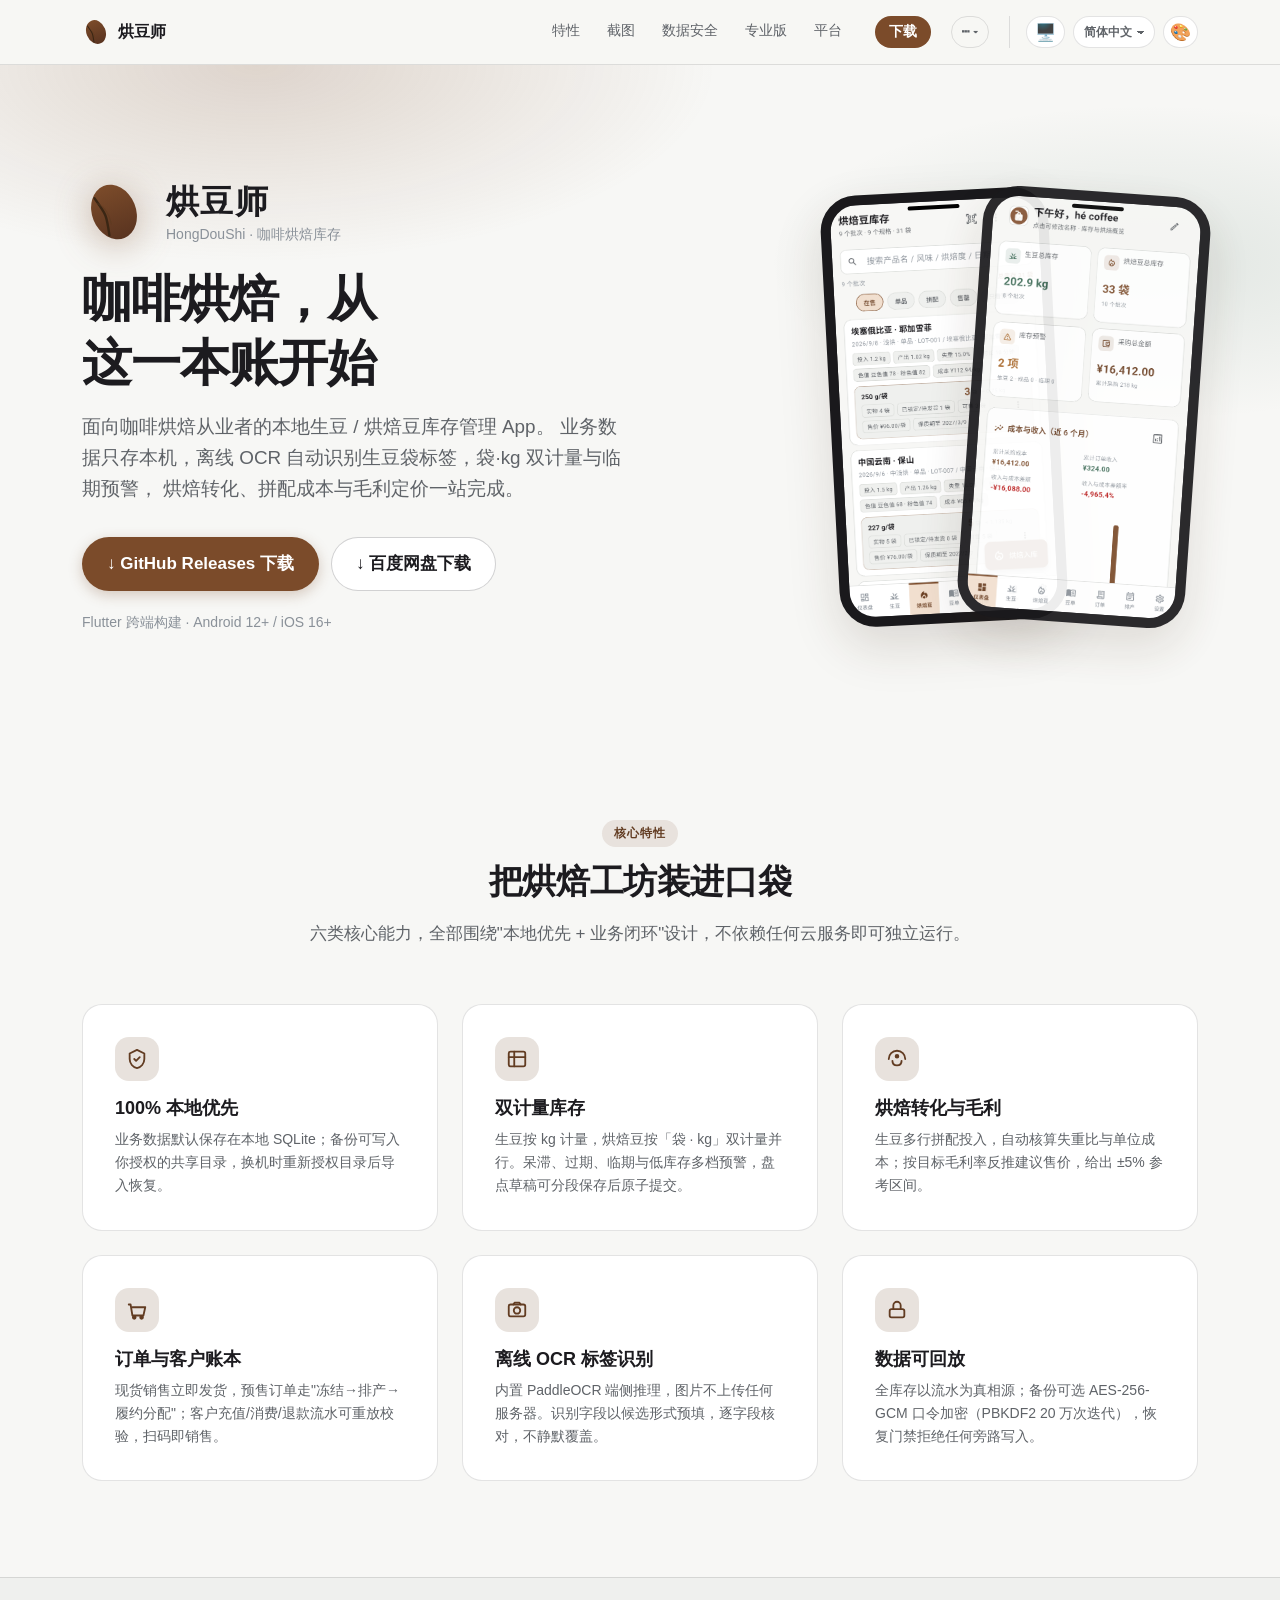
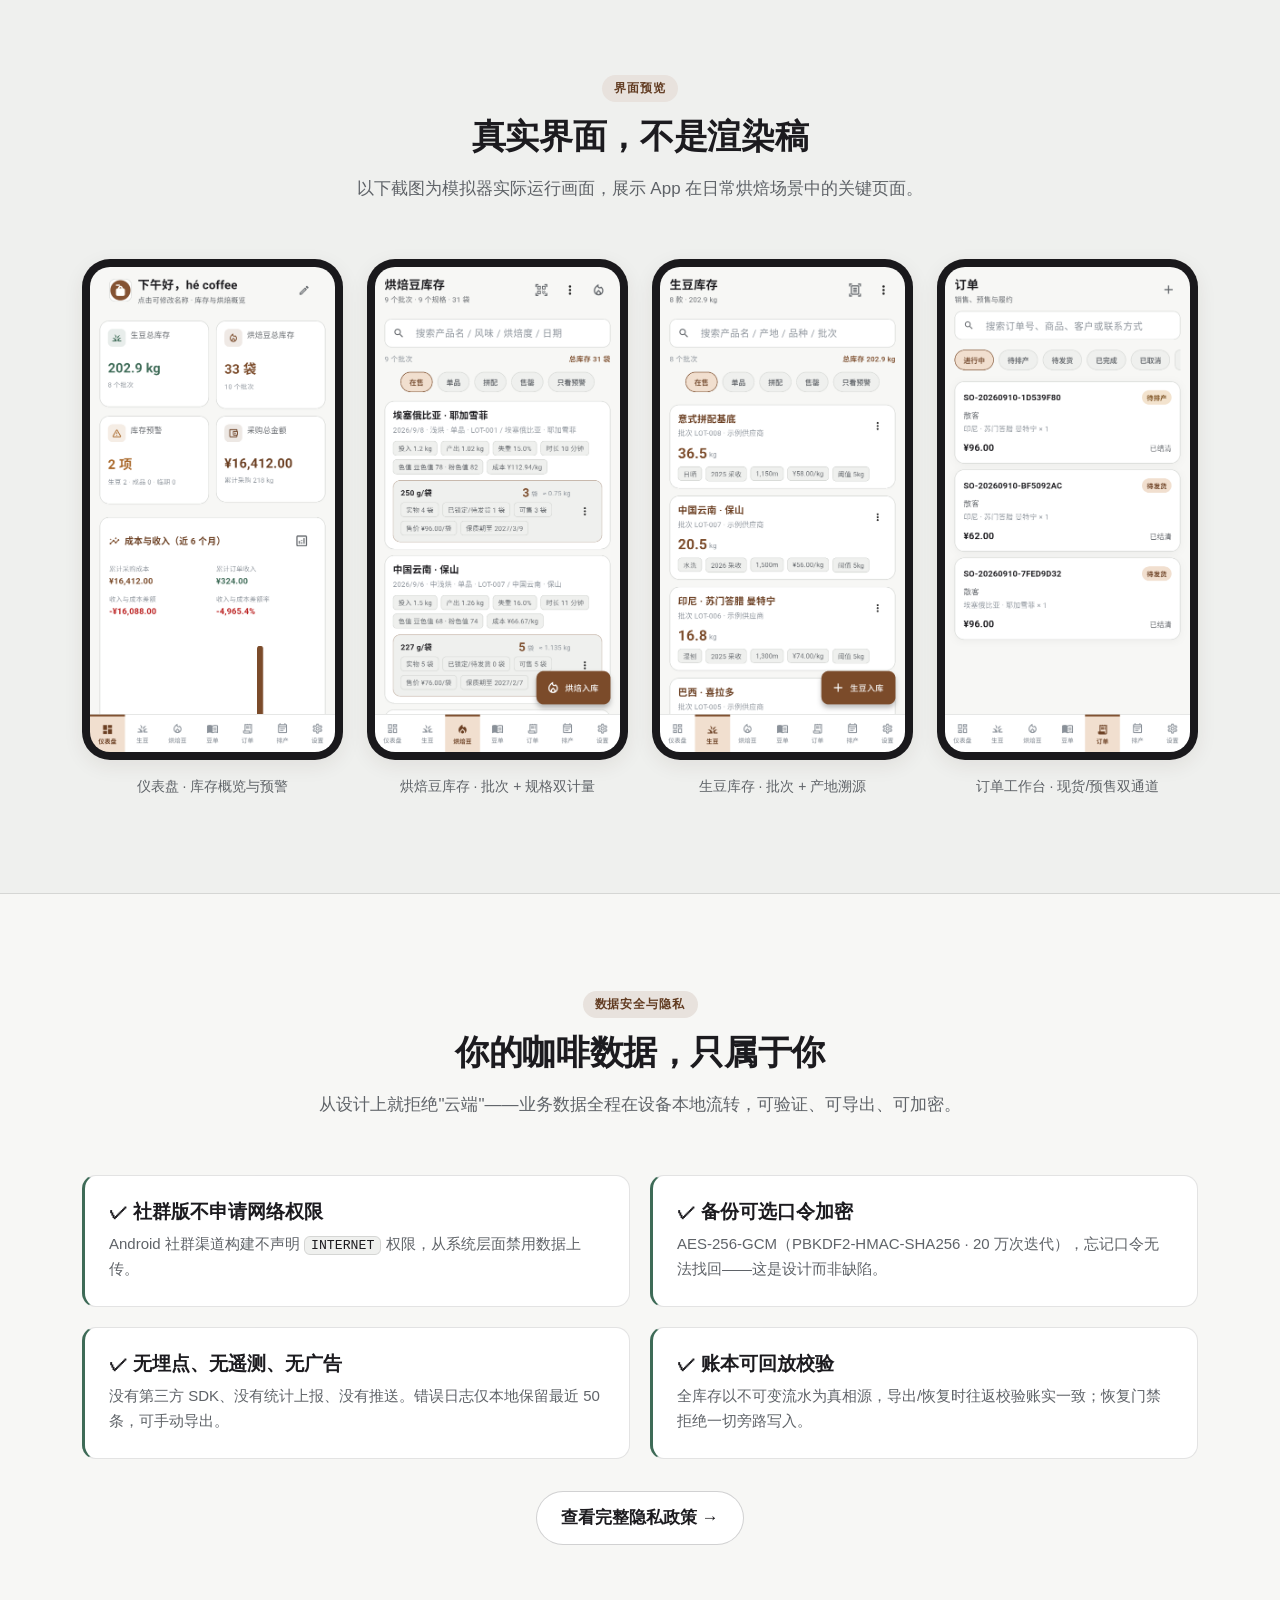
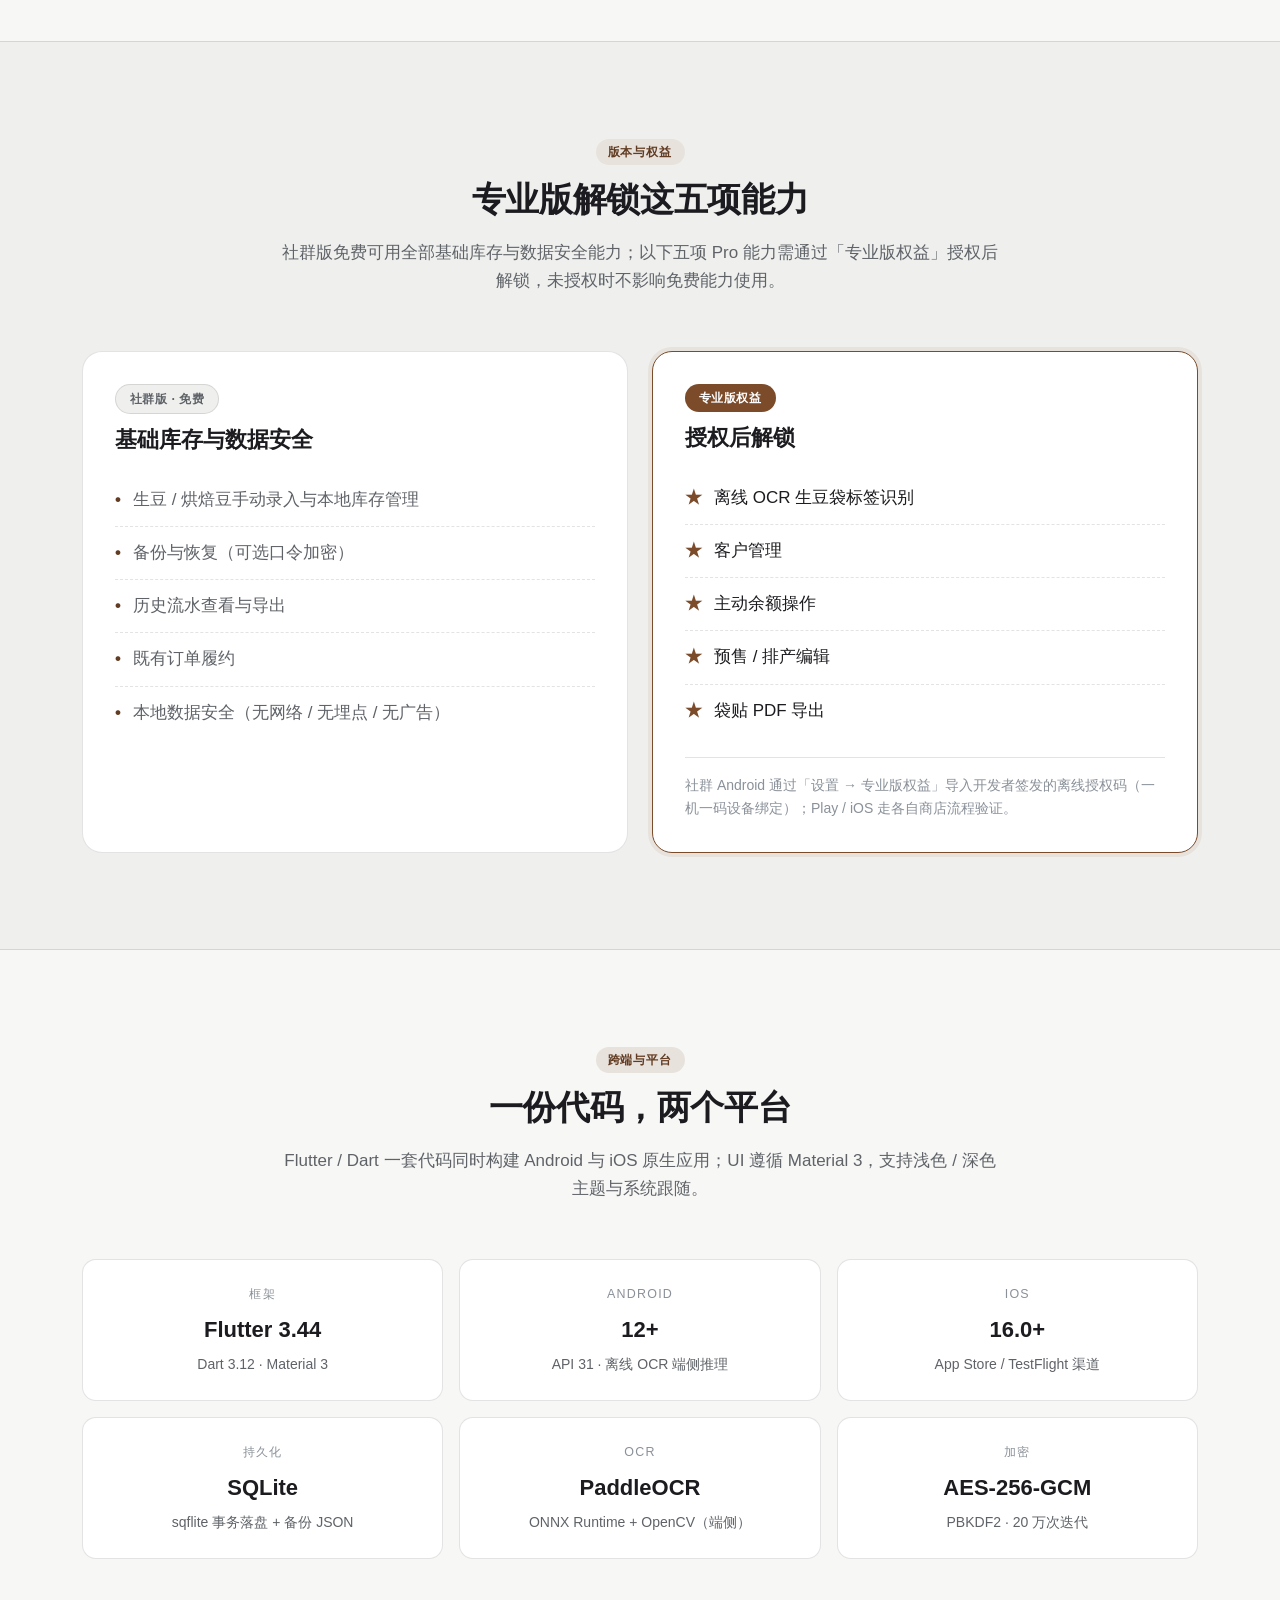
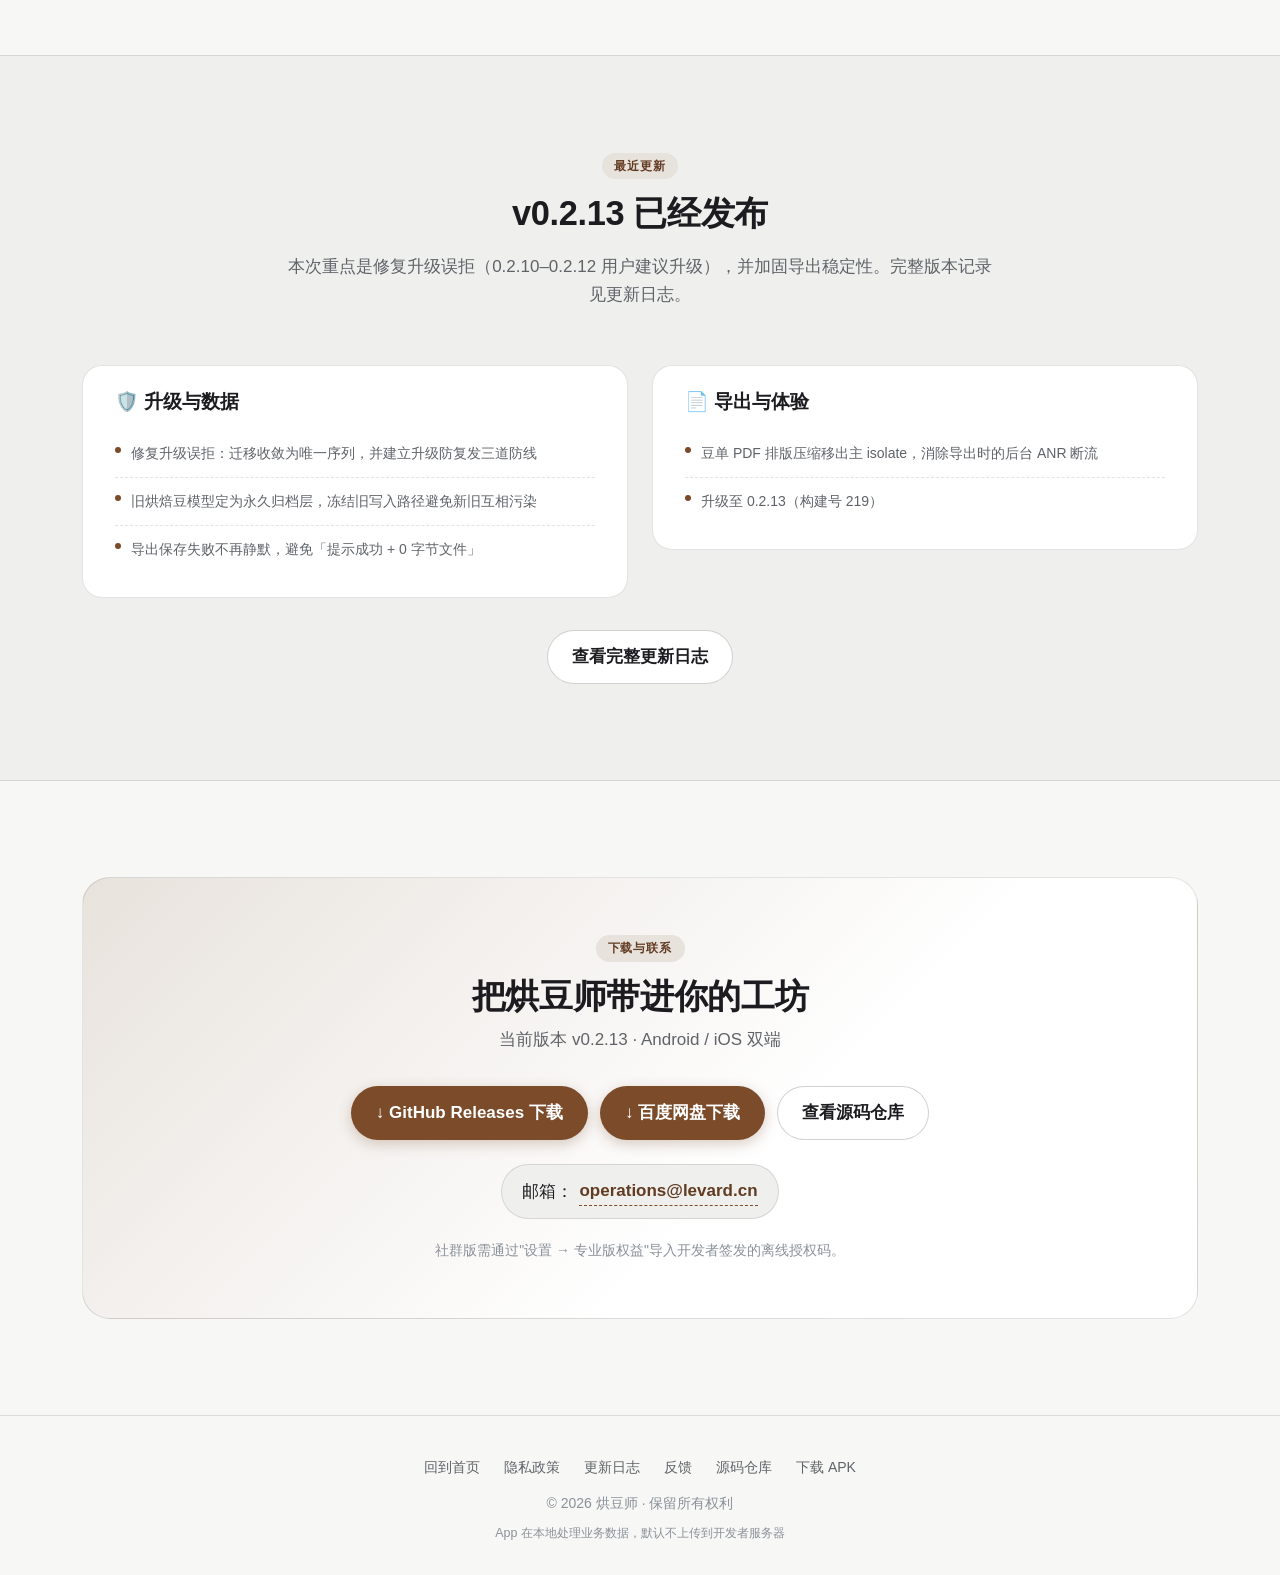
==== commit a9a9d06d: "release(site): 上线 v0.2.13（升级误拒根治）+ 版本指示全站同步 对应复核报告 §5 #1「v0.2.13 修复版 APK 已构建但未发布」→ 本轮完成发布并同步站点文案。  发" ====
--- a/index.html
+++ b/index.html
@@ -686,9 +686,9 @@
 
       <span class="eyebrow" data-i18n="sec.new.eyebrow" data-page-node-id="p8G59IxPrvz6ZvlTZBuybz">最近更新</span> 
-      <h2 data-i18n="sec.new.title" data-page-node-id="PA2JGXMHsGKxHRjaABOAhK">v0.2.12 已经发布</h2>-
-      <p data-i18n="sec.new.desc" data-page-node-id="3Az1tQ4YyzQsCxzJD1BRWD">本次聚焦库存工作台与销售履约的稳定性修复，并补齐三语本地化与窄屏交互。完整版本记录见更新日志。</p>+      <h2 data-i18n="sec.new.title" data-page-node-id="PA2JGXMHsGKxHRjaABOAhK">v0.2.13 已经发布</h2>+
+      <p data-i18n="sec.new.desc" data-page-node-id="3Az1tQ4YyzQsCxzJD1BRWD">本次重点是修复升级误拒（0.2.10–0.2.12 用户建议升级），并加固导出稳定性。完整版本记录见更新日志。</p> 
     </div> 
@@ -696,15 +696,15 @@
 
       <div class="news-group" data-page-node-id="qvUPoaUz3fAm6Iy3fGnIy0"> 
-        <h3 data-i18n="nw.ocr.title" data-page-node-id="eJjoYTAUxD2q9EK0k8SGAq"><span class="news-ico" data-page-node-id="ANE6CUPg8uvAbFBHT4s1b3">📦</span> 库存与工作台</h3>+        <h3 data-i18n="nw.ocr.title" data-page-node-id="eJjoYTAUxD2q9EK0k8SGAq"><span class="news-ico" data-page-node-id="ANE6CUPg8uvAbFBHT4s1b3">🛡️</span> 升级与数据</h3> 
         <ul class="news-list" data-page-node-id="0Jv317LFgFZzyf1Bp3kGdO"> 
-          <li data-i18n="nw.ocr.1" data-page-node-id="cboq0MJGvxILmKyaUhTbED">修复键盘遮挡富内容弹窗，补齐库存流水三语与备注来源</li>-
-          <li data-i18n="nw.ocr.2" data-page-node-id="sx9jkbpHocNtkCCyGUGmJv">收敛默认筛选并合并售罄归档，重构窄屏投入布局</li>-
-          <li data-i18n="nw.ocr.3" data-page-node-id="f4phQd1WLgy1D4vp2vC8CL">完成现货销售发货拆分与库存分类</li>+          <li data-i18n="nw.ocr.1" data-page-node-id="cboq0MJGvxILmKyaUhTbED">修复升级误拒：迁移收敛为唯一序列，并建立升级防复发三道防线</li>+
+          <li data-i18n="nw.ocr.2" data-page-node-id="sx9jkbpHocNtkCCyGUGmJv">旧烘焙豆模型定为永久归档层，冻结旧写入路径避免新旧互相污染</li>+
+          <li data-i18n="nw.ocr.3" data-page-node-id="f4phQd1WLgy1D4vp2vC8CL">导出保存失败不再静默，避免「提示成功 + 0 字节文件」</li> 
         </ul> 
@@ -712,13 +712,13 @@
 
       <div class="news-group" data-page-node-id="0Nh76aaM5qYmAXdLP1agKU"> 
-        <h3 data-i18n="nw.gate.title" data-page-node-id="uN5B3CfbRHjFGPEtmnvPs0"><span class="news-ico" data-page-node-id="uYS6j9yHgZZuBz1JJ6x12w">🔔</span> 订单与本地化</h3>+        <h3 data-i18n="nw.gate.title" data-page-node-id="uN5B3CfbRHjFGPEtmnvPs0"><span class="news-ico" data-page-node-id="uYS6j9yHgZZuBz1JJ6x12w">📄</span> 导出与体验</h3> 
         <ul class="news-list" data-page-node-id="B370yMq9wiOwgXimXu3hHg"> 
-          <li data-i18n="nw.gate.1" data-page-node-id="2Jesa0dcURphI5j5EObkvo">修复排产覆盖与动态权限申请、预售履约与退款预填</li>-
-          <li data-i18n="nw.gate.2" data-page-node-id="5r2OEtdQJQi01OUF4AiA8f">对齐社群支付依赖边界，升级至 0.2.12（构建号 218）</li>+          <li data-i18n="nw.gate.1" data-page-node-id="2Jesa0dcURphI5j5EObkvo">豆单 PDF 排版压缩移出主 isolate，消除导出时的后台 ANR 断流</li>+
+          <li data-i18n="nw.gate.2" data-page-node-id="5r2OEtdQJQi01OUF4AiA8f">升级至 0.2.13（构建号 219）</li> 
         </ul> 
@@ -750,7 +750,7 @@
 
       <h2 data-i18n="sec.dl.title" data-page-node-id="uKDu6e1WlFFCqf69AmAMs4">把烘豆师带进你的工坊</h2> 
-      <p class="meta" data-i18n-html="dl.meta" data-page-node-id="hxdNm4vqLm0ExDeCNE5hoc">当前版本 v<span data-version="0.2.12" data-page-node-id="bjPqMACh17dZhp0bLKv4c1">0.2.12</span> · Android / iOS 双端</p>+      <p class="meta" data-i18n-html="dl.meta" data-page-node-id="hxdNm4vqLm0ExDeCNE5hoc">当前版本 v<span data-version="0.2.13" data-page-node-id="bjPqMACh17dZhp0bLKv4c1">0.2.13</span> · Android / iOS 双端</p> 
       <div class="btn-row btn-row--center" data-page-node-id="ykzUse4qEPBqsY9xeVEEYI"> 
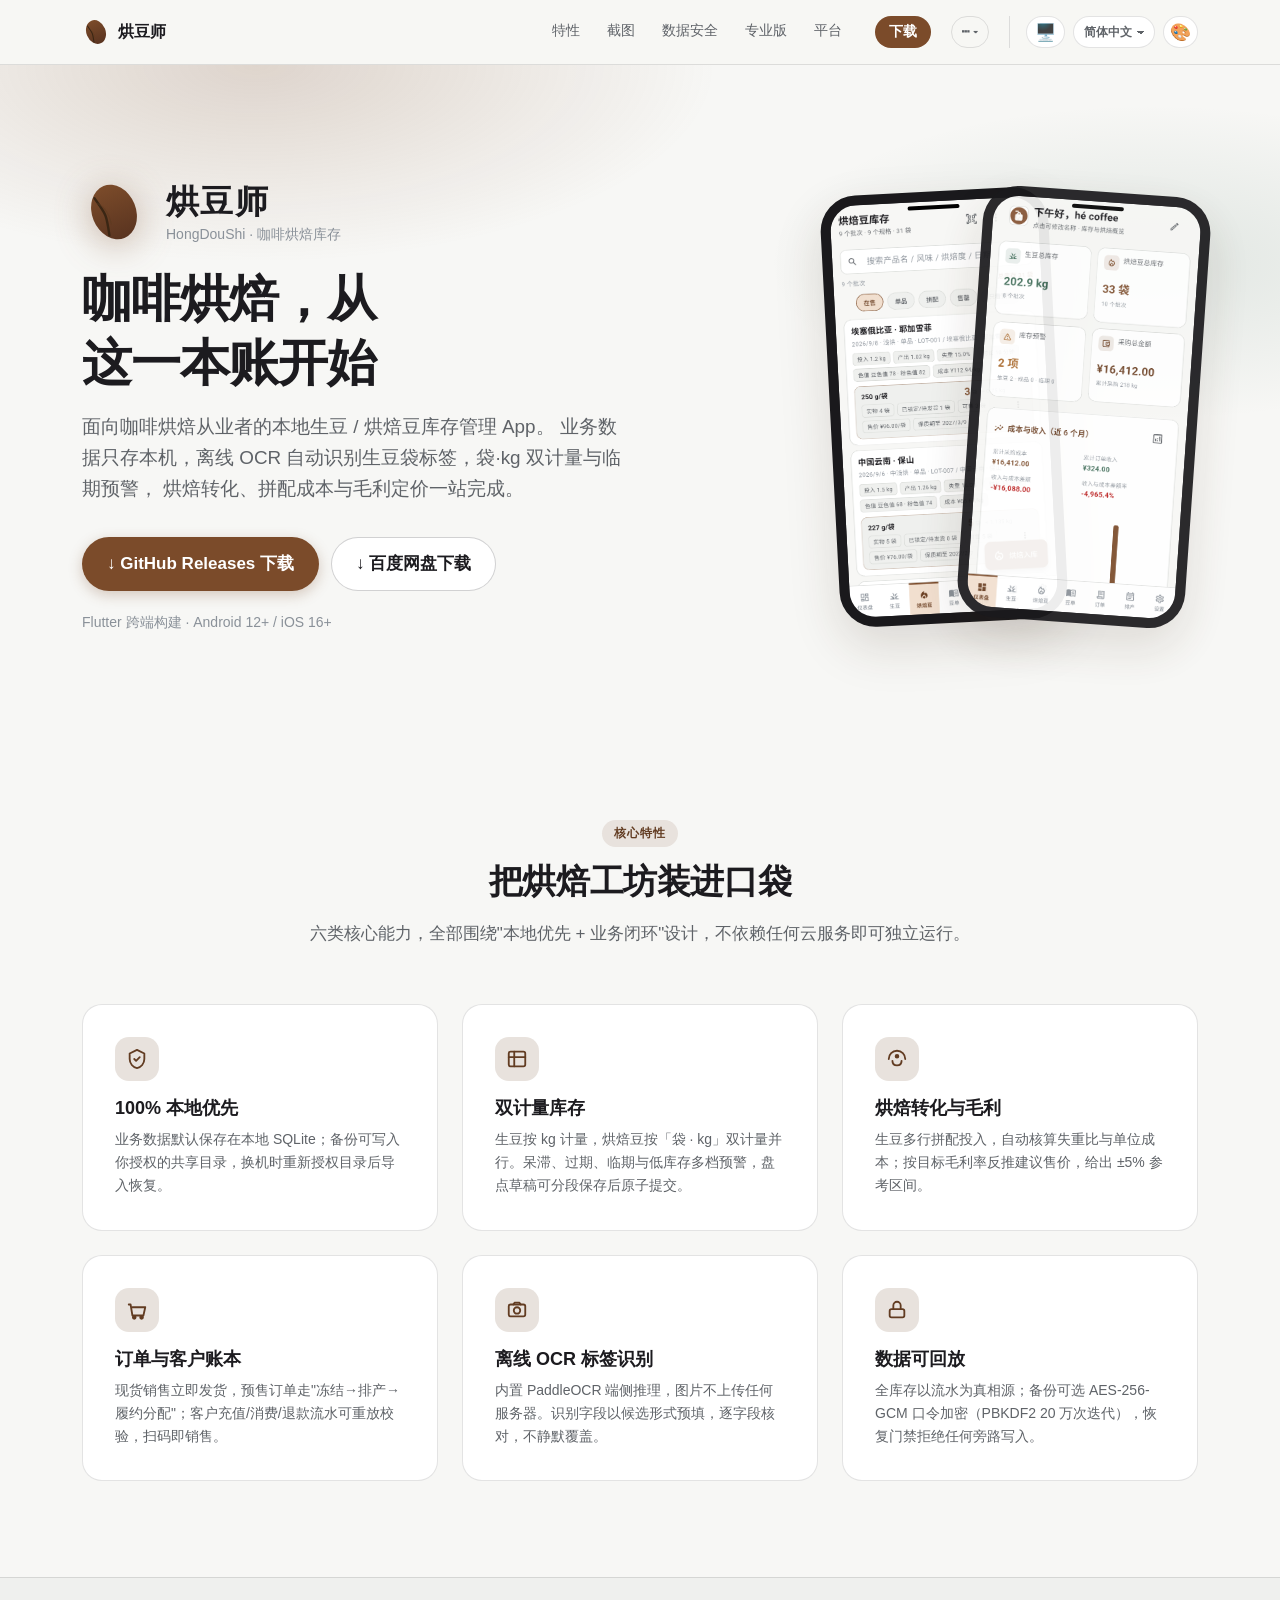
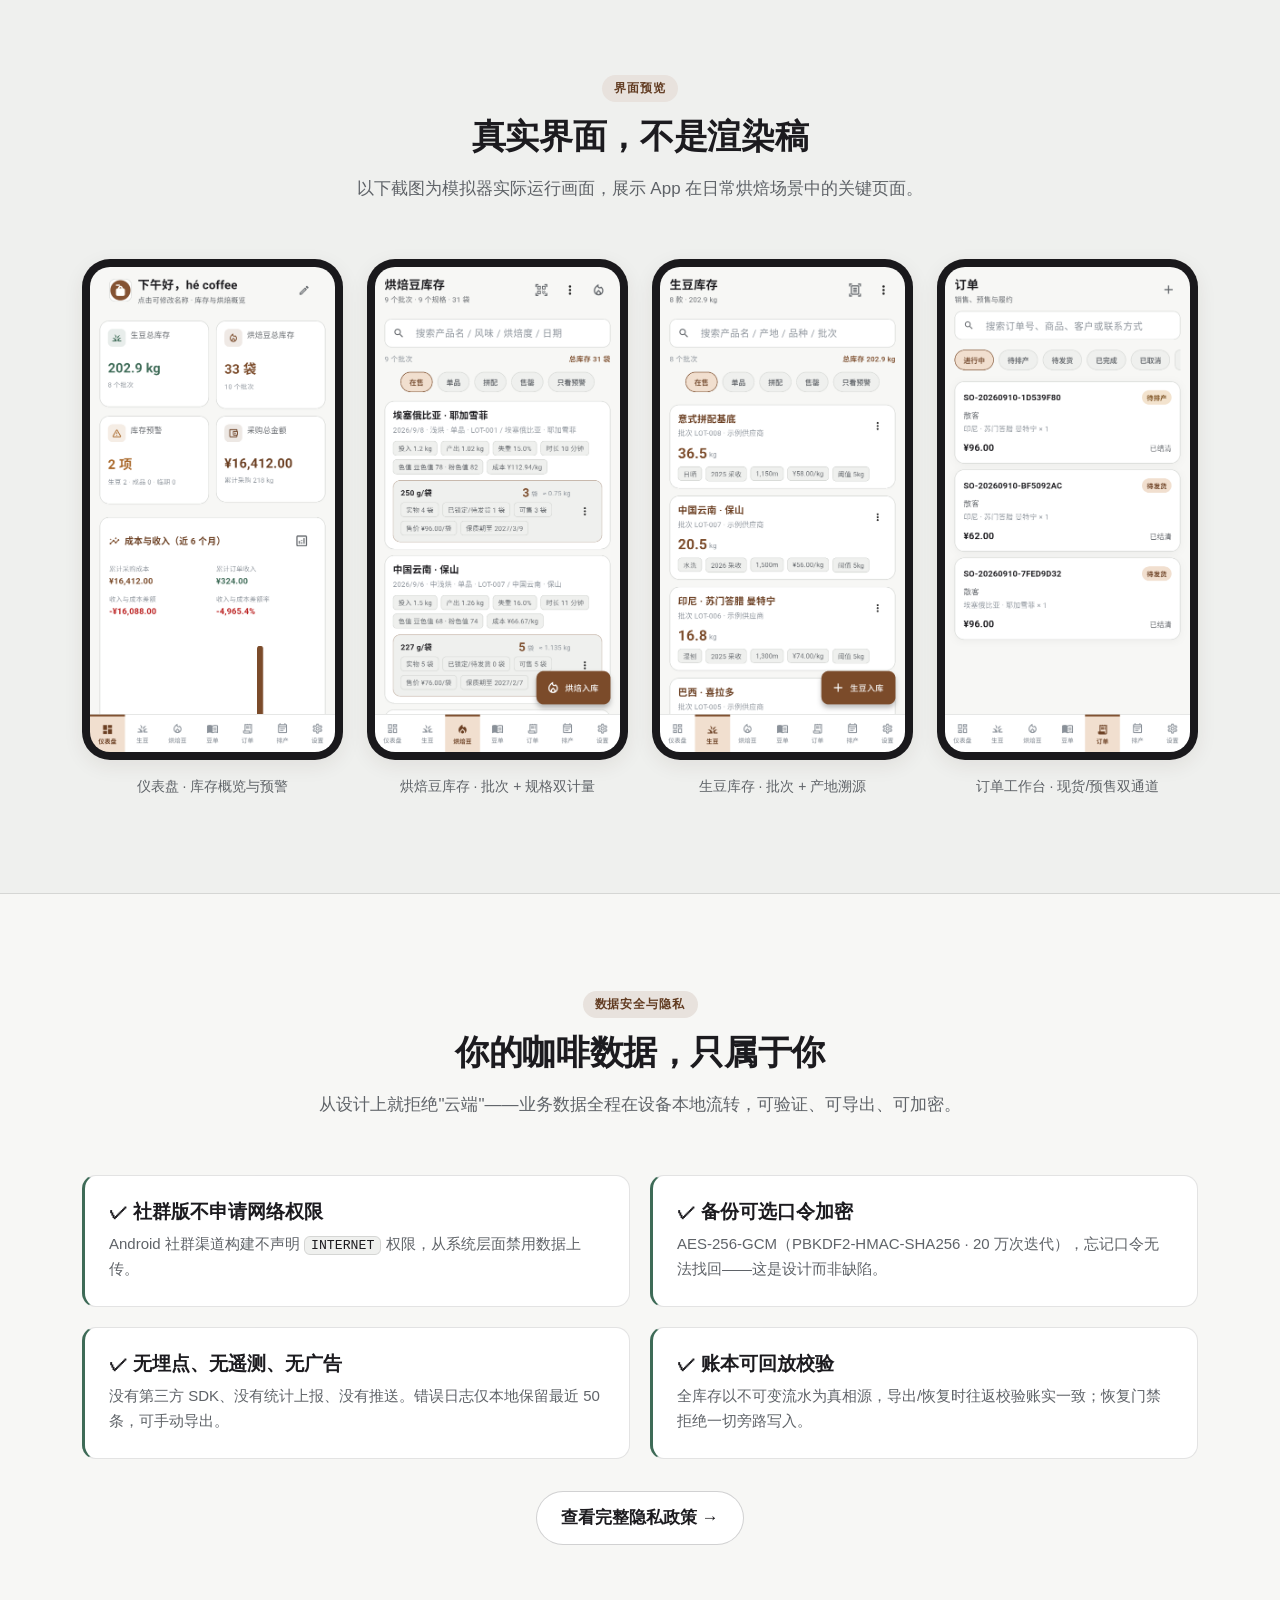
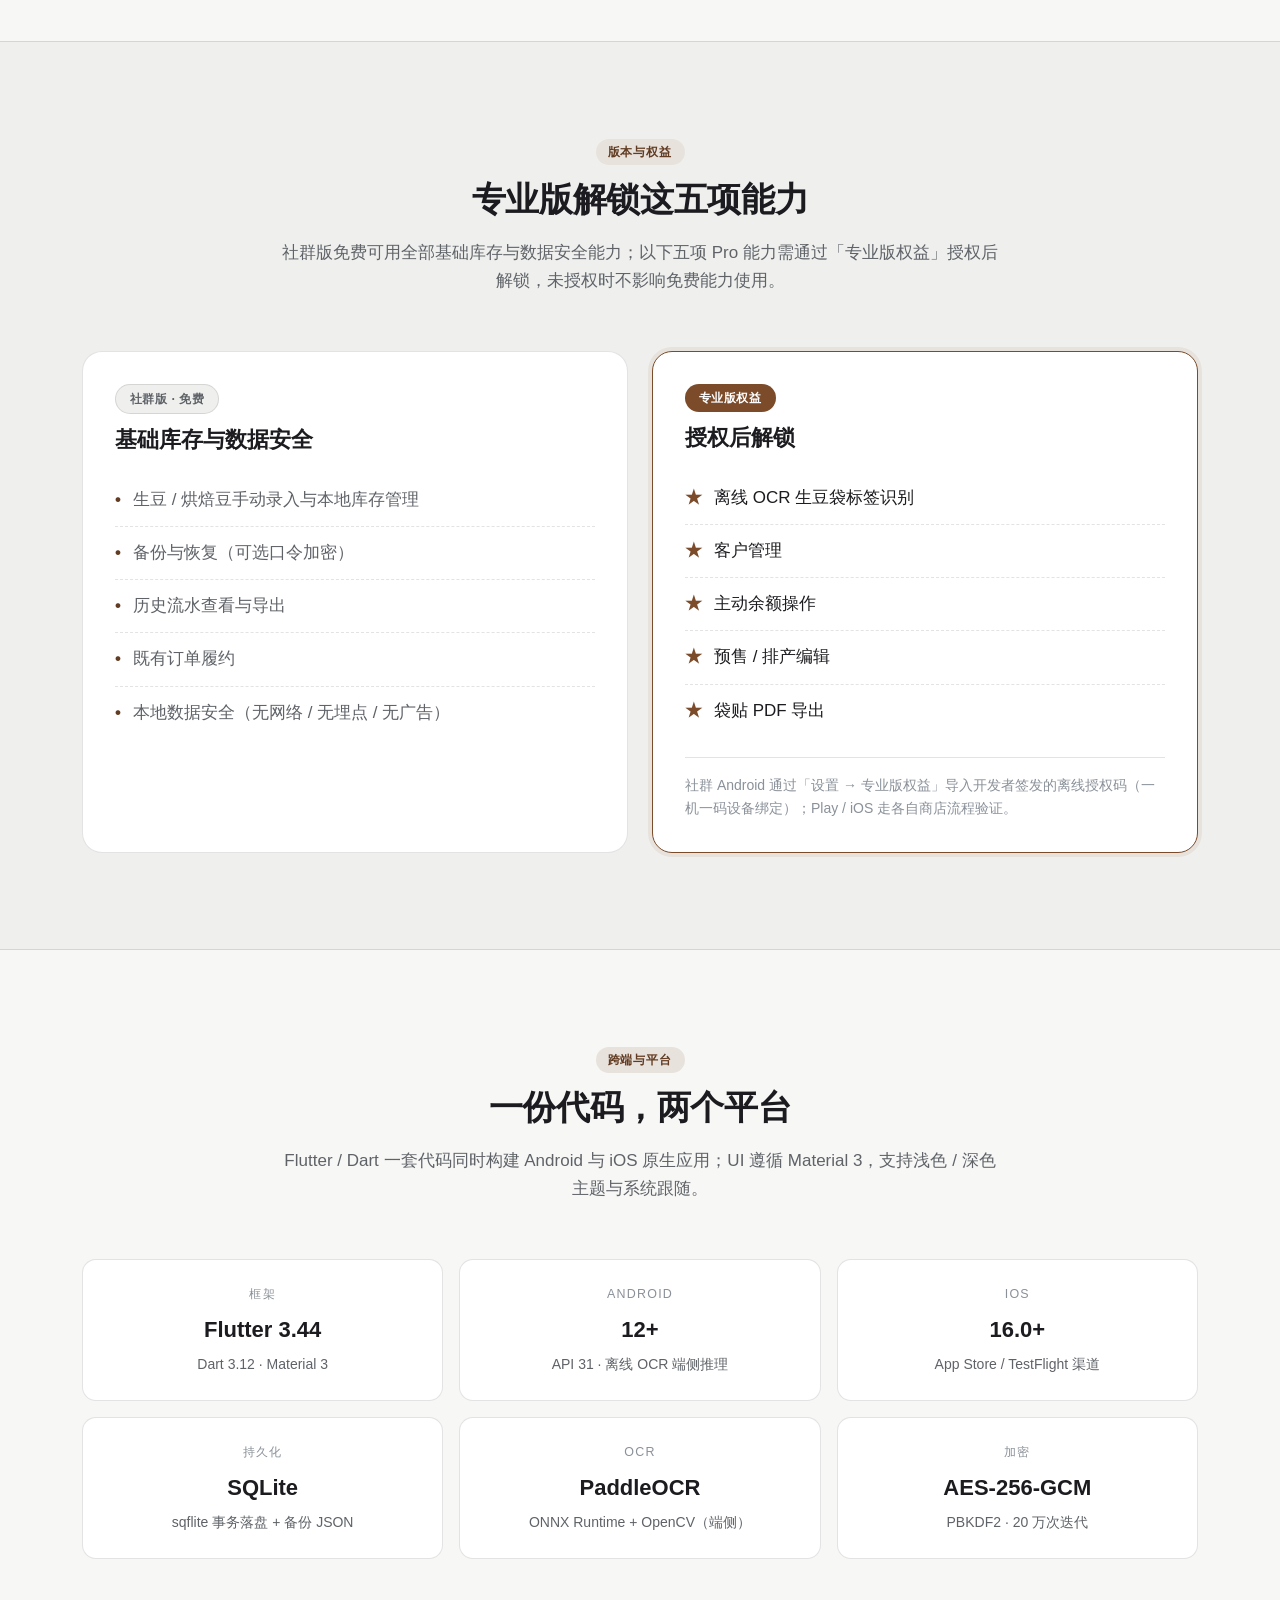
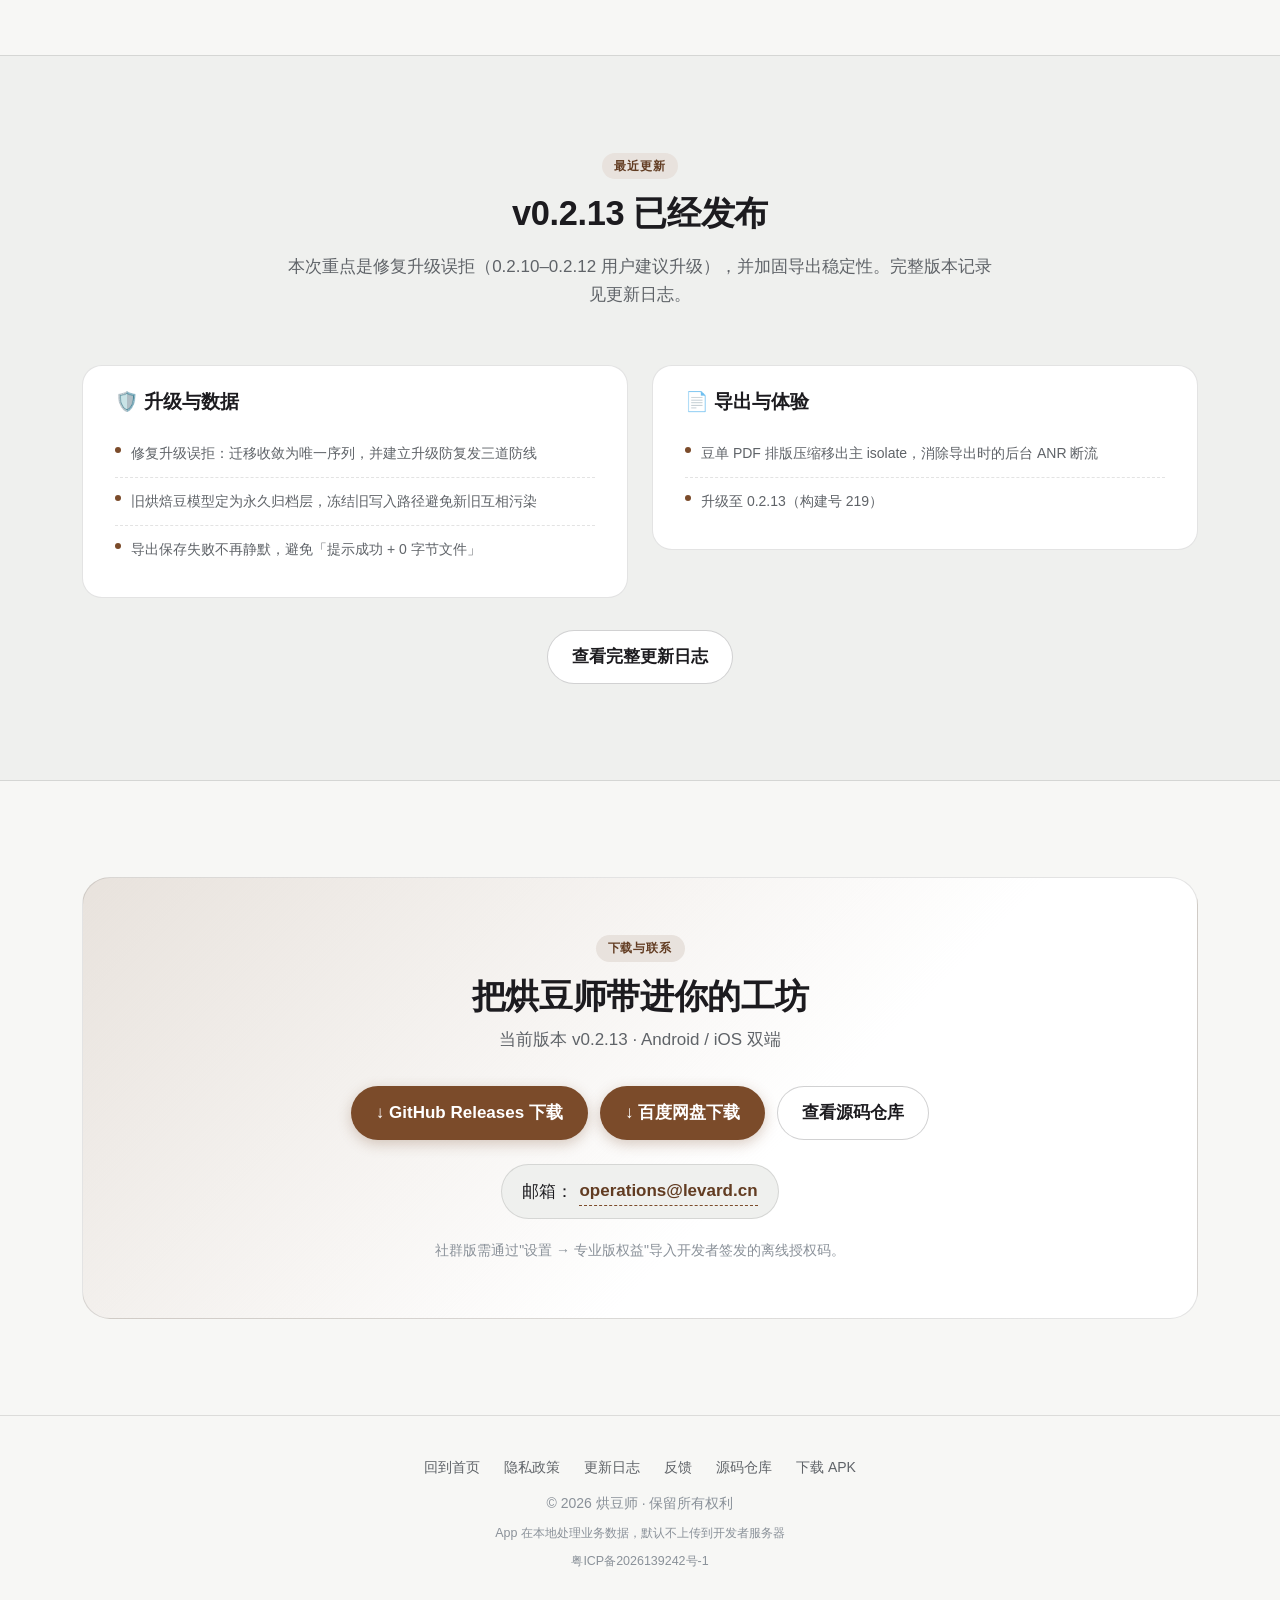
==== commit a730a519: "feat(站点): 页脚添加 ICP 备案号并链接工信部 - 全站 5 个页面页脚新增备案号：粤ICP备2026139242号-1 - 链接至 https://beian.miit.gov.cn/（新" ====
--- a/index.html
+++ b/index.html
@@ -1,844 +1,1267 @@
-<!DOCTYPE html>-
-<html lang="zh-CN" data-page-node-id="weozJxsKTp1niUxXzPXcCd">-
-<head data-page-node-id="o5Xy7IeY9rQqodlkclMWtD">-
-  <meta charset="UTF-8" data-page-node-id="qlnvCQJqHDyc6t1bHpKqdq">-
-  <meta name="viewport" content="width=device-width, initial-scale=1.0" data-page-node-id="y0zPRZzBCQ2gOkuqv71rIq">-
-  <title data-i18n-title="idx.title">烘豆师 · 面向咖啡烘焙从业者的本地库存管理 App</title>-
-  <meta name="description" content="烘豆师是一款面向咖啡烘焙从业者的本地库存管理 App，100% 本地存储、离线 OCR 标签识别、双计量库存、烘焙转化与毛利定价、订单与客户账本、AES-256 加密备份。Flutter 跨 Android / iOS。" data-i18n-content="idx.desc" data-page-node-id="pK6eXtRVRam8VKoMnlpt0g">-
-  <meta name="theme-color" content="#7B4B2A" data-page-node-id="BrVSMe0LIQeOVd6WfHFaQV">-
-  <link rel="icon" type="image/svg+xml" href="assets/img/favicon.svg" data-page-node-id="fxTEJ8UhpbaDB5qKL3M8Xd">-
-  <link rel="apple-touch-icon" href="assets/img/logo.svg" data-page-node-id="8kZhmXqqlVysuJOv3C6EVP">-
-  <meta property="og:title" content="烘豆师 · 本地咖啡库存管理 App" data-i18n-content="idx.title" data-page-node-id="4kmqQmBdCwWqZ1YocVuqjf">-
-  <meta property="og:description" content="100% 本地存储 · 离线 OCR · 双计量库存 · 烘焙转化与毛利定价" data-i18n-content="idx.desc" data-page-node-id="CWRjME8dtaUOg9MdwP6BsK">-
-  <meta property="og:type" content="website" data-page-node-id="7HCyNDggde26yA4YZ4SdnB">-
-  <meta property="og:image" content="assets/img/logo.svg" data-page-node-id="jTqlLXcKyWJxx8SlBFIfvN">-
-  <!-- 主题/语言预引导：在首屏绘制前套用已保存的偏好，避免闪白/闪错语言 -->-
-  <script>-
-    (function () {-
-      try {-
-        var t = localStorage.getItem('hds-theme');-
-        if (t === 'light' || t === 'dark') document.documentElement.setAttribute('data-theme', t);-
-        var l = localStorage.getItem('hds-lang');-
-        if (l === 'zh-TW' || l === 'en') document.documentElement.lang = l;-
-        var s = localStorage.getItem('hds-seed');-
-        if (s) document.documentElement.style.setProperty('--seed', s);-
-      } catch (e) { /* 隐私模式下 localStorage 不可用，忽略 */ }-
-    })();-
-  </script>-
-  <link rel="stylesheet" href="assets/css/style.css?v=20260909a" data-page-node-id="3xBkZOzozbmzWlLd2BnP3q">-
-</head>-
-<body data-page-node-id="40ArrPAp00K6WxvtPF1lGp">-
-<a class="skip-link" href="#main" data-page-node-id="3SztoBvSg6EFqsTwX7F1lJ">跳到主要内容</a>-
--
-<!-- ============== 导航 ==============-
-     结构：区块锚点（5 项，随滚动高亮） + 下载 CTA + 页面级链接（更多菜单）-
-     移动端：第一行 品牌 / 更多 / 控件；第二行 可横滑锚点条（CTA 固定在最左） -->-
-<nav class="nav" data-page-node-id="zlJNYiBHNzbmbgY9OLPDDD">-
-  <div class="nav-inner" data-page-node-id="MVbRHH2Qm5aop3VYF72noR">-
-    <a class="nav-brand" href="#top" aria-label="烘豆师 首页" data-page-node-id="iqGbyOju89H8Cf8N0XIwlc">-
-      <img src="assets/img/logo.svg" alt="" width="28" height="28" data-page-node-id="QTJg4oIsHL9W77eff4W6pv">-
-      <span data-page-node-id="oQFrR1GtvDpkvi01qUt8Yy">烘豆师</span>-
-    </a>-
-    <ul class="nav-links" data-page-node-id="58HheXUElpv3fE8FwBUHte">-
-      <li class="nav-item-cta" data-page-node-id="Ujq9Luogr29Bn4L8wG8IEq"><a class="nav-cta" href="#download" data-i18n="nav.download" data-page-node-id="eYfybjlD1FLDDosP7wuJNd">下载</a></li>-
-      <li data-page-node-id="imtQqr5tHEpGKpMwmRd1qm"><a href="#features" data-i18n="nav.features" data-page-node-id="0jjRyyBGBB4n088DOzkkHo">特性</a></li>-
-      <li data-page-node-id="PVjb9RPBQDIvyQXOJ1oLq6"><a href="#screenshots" data-i18n="nav.screenshots" data-page-node-id="4EEexhU15XDBean0BGR2xL">截图</a></li>-
-      <li data-page-node-id="Cx53IOAIgqtSFnY7GNFZuP"><a href="#privacy" data-i18n="nav.privacy" data-page-node-id="MFhAdmRlfvtWkX8xnD9V2s">数据安全</a></li>-
-      <li data-page-node-id="hGwiRLzIzSxbAJA6mqDmz4"><a href="#pro" data-i18n="nav.pro" data-page-node-id="pxPot2bZ0fkX7OnPmBBL3S">专业版</a></li>-
-      <li data-page-node-id="Bn28F2QTrSZEbFFHEq33kG"><a href="#platform" data-i18n="nav.platform" data-page-node-id="KuwkJh44pBgcETBltViMrv">平台</a></li>-
-    </ul>-
-    <details class="nav-more" data-page-node-id="1vdva22aVUP1v0vSJwPMoj">-
-      <summary aria-label="更多页面" data-page-node-id="B8OFMm0vBSJEaAaBsSRMYQ"><span aria-hidden="true" data-page-node-id="NgsdIeQHF5sXbQ8fEHQzKP">⋯</span><span class="caret" aria-hidden="true" data-page-node-id="CHvUo3JvERrP7a7GFD2BAx">▾</span></summary>-
-      <div class="nav-menu" data-page-node-id="8ccrDkxS7YwVR80FmrCmhC">-
-        <a href="privacy.html" data-i18n="nav.privacyPolicy" data-page-node-id="GrvHnmIJoFkxEAQOnvDj2Y">隐私政策</a>-
-        <a href="changelog.html" data-i18n="nav.changelog" data-page-node-id="phPumReE2G7D4HNKPlSYtU">更新日志</a>-
-        <a href="feedback.html" data-i18n="nav.feedback" data-page-node-id="soY87OFKqMJP0zurGvbrGU">反馈</a>-
-      </div>-
-    </details>-
-    <div class="nav-ctl" data-page-node-id="CsIOFclSZEKHsqHw8Q80Xp">-
-      <button class="ctl-btn" type="button" data-theme-toggle aria-label="主题：跟随系统" title="主题：跟随系统" data-page-node-id="lxFki44Mfkam7tQR4SkyNY">-
-        <span class="ctl-icon" data-theme-icon data-page-node-id="FhhTyFkjcBPWf9CqZpyFBS">🖥️</span>-
-      </button>-
-      <select class="ctl-btn ctl-lang" data-lang-select aria-label="语言" title="语言" data-i18n-aria="ctl.lang" data-page-node-id="qynBXnYp9UwYdV8ghURJDW">-
-        <option value="zh-CN" data-page-node-id="pzcEnd1bBkzHuchYuyXwL3">简体中文</option>-
-        <option value="zh-TW" data-page-node-id="T21JWBGyHBp64jwVdpDHAs">繁體中文</option>-
-        <option value="en" data-page-node-id="BQOR26W8OPJbvYU9bgW1cA">English</option>-
-      </select>-
-    </div>-
-  </div>-
-</nav>-
--
-<!-- ============== Hero ============== -->-
-<header class="hero" id="top" data-page-node-id="GQ91PvGLVHHGNAk6r6vly1">-
-  <div class="hero-inner" data-page-node-id="1z7SIzsucgPe2oyvYL7Qea">-
-    <div class="hero-copy" data-page-node-id="f9DPOODceIclCvmrbnN1qm">-
-      <div class="brand-mark" data-page-node-id="ICoXhtoJofllIuxzoQ7aHY">-
-        <img class="hero-logo" src="assets/img/logo.svg" alt="烘豆师 Logo" width="64" height="64" data-page-node-id="ka1oJdU8kp6pvAq5f9NUc9">-
-        <div class="brand-text" data-page-node-id="Lhsys06yRKJiOpsQFCDZSm">-
-          <div class="brand-name" data-page-node-id="cQLbwtGoe4OYbEwdk8aKx1">烘豆师</div>-
-          <div class="brand-sub" data-i18n="hero.brandsub" data-page-node-id="ZxLOylD943aGYvplxgp6Ws">HongDouShi · 咖啡烘焙库存</div>-
-        </div>-
-      </div>-
-      <h1 data-i18n="hero.title" data-page-node-id="LHDanlxzPAarqAIHtOa7A8">咖啡烘焙，从这一本账开始</h1>-
-      <p class="lead" data-i18n="hero.lead" data-page-node-id="k7yNX8CEV58WoYCaWoeFEp">-
-        面向咖啡烘焙从业者的本地生豆 / 烘焙豆库存管理 App。-
-        业务数据只存本机，离线 OCR 自动识别生豆袋标签，袋·kg 双计量与临期预警，-
-        烘焙转化、拼配成本与毛利定价一站完成。-
-      </p>-
-      <div class="btn-row" data-page-node-id="4URFK3kHAUW5RyfhfIHowK">-
-        <a class="btn btn-primary" href="https://github.com/wuyi-levard/bean-roaster-site/releases" target="_blank" rel="noopener" data-i18n="hero.dl.github" data-page-node-id="CSdL8uGFBxgkCyUwZO9An8">-
-          ↓ GitHub Releases 下载-
-        </a>-
-        <a class="btn btn-ghost" href="https://pan.baidu.com/s/17-IyWG9qE9T9fcUgi1DNUA?pwd=bnyg" target="_blank" rel="noopener" data-i18n="hero.dl.baidu" data-page-node-id="Q4XkRK23F87LUmRMXO5DEM">-
-          ↓ 百度网盘下载-
-        </a>-
-      </div>-
-      <p class="hero-note" data-i18n="hero.note" data-page-node-id="NHlrWyhUO9WkB9OjXKcC38">-
-        Flutter 跨端构建 · Android 12+ / iOS 16+-
-      </p>-
-    </div>-
-    <div class="hero-visual" aria-hidden="true" data-page-node-id="utphm8utHZjzFXZoThEfmJ">-
-      <div class="phone-frame" data-page-node-id="3mWL3DMEUIo8ABq5Uo5rAR">-
-        <img src="assets/img/screenshots/roasted-list.png?v=20260910" data-shot="assets/img/screenshots/roasted-list.png?v=20260910" alt="" loading="eager" data-page-node-id="ZbAsWKtWWWNXW8UPPmQRPJ">-
-      </div>-
-      <div class="phone-frame" data-page-node-id="GvjV624EUrzL81RgKO7Vv5">-
-        <img src="assets/img/screenshots/onboard.png?v=20260910" data-shot="assets/img/screenshots/onboard.png?v=20260910" alt="" loading="lazy" data-page-node-id="6nnpvGSh273q8nbboozZG8">-
-      </div>-
-    </div>-
-  </div>-
-</header>-
--
-<main id="main" tabindex="-1" data-page-node-id="xLX9GTGs3IhO18qXqvbZgt">-
--
-<!-- ============== 核心特性 ============== -->-
-<section id="features" data-page-node-id="5krUN4qJRVxgA1LewhRzyL">-
-  <div class="container" data-page-node-id="rYNaWMDeWM2AW0A0MypiGM">-
-    <div class="section-head" data-page-node-id="eedVZHTrKNKWVsI5eT3o7D">-
-      <span class="eyebrow" data-i18n="sec.features.eyebrow" data-page-node-id="SGGdsmIkL2h1EZGypXVJXp">核心特性</span>-
-      <h2 data-i18n="sec.features.title" data-page-node-id="rpIEBWgICIBppSV8Dl29fa">把烘焙工坊装进口袋</h2>-
-      <p data-i18n="sec.features.desc" data-page-node-id="8UIhg9p8SP4NnAtT0DLMxH">六类核心能力，全部围绕"本地优先 + 业务闭环"设计，不依赖任何云服务即可独立运行。</p>-
-    </div>-
-    <div class="features" data-page-node-id="oomCrIYrXQjefpk2ewCYGZ">-
--
-      <article class="feature" data-page-node-id="RjOk5spd9ToWaFhxKCC9yT">-
-        <div class="ico" aria-hidden="true" data-page-node-id="hLsQ9bSCEkN5RDBmcWMAPW">-
-          <svg viewBox="0 0 24 24" fill="none" stroke="currentColor" stroke-width="2" stroke-linecap="round" stroke-linejoin="round" data-page-node-id="RsP8SWK1DHdkxLzRJXBLS8">-
-            <path d="M12 2 L4 6 v6 c0 5 3.5 9 8 10 4.5-1 8-5 8-10 V6 z" data-page-node-id="By2hWeXSNcZFz3fRcIhCFh"/>-
-            <path d="M9 12 l2 2 4-4" data-page-node-id="re11Iq0G7egx3cSldngxTY"/>-
-          </svg>-
-        </div>-
-        <h3 data-i18n="f1.title" data-page-node-id="4HJiFSHau58dmJDyApb2gT">100% 本地优先</h3>-
-        <p data-i18n="f1.desc" data-page-node-id="1pPkgfwG7JNKjJWBVd7IBF">业务数据默认保存在本地 SQLite；备份可写入你授权的共享目录，换机时重新授权目录后导入恢复。</p>-
-      </article>-
--
-      <article class="feature" data-page-node-id="djAwzc8s8Rsi51a0IsM3Aw">-
-        <div class="ico" aria-hidden="true" data-page-node-id="sQCIVMfJPOuLHyVAGqDDb5">-
-          <svg viewBox="0 0 24 24" fill="none" stroke="currentColor" stroke-width="2" stroke-linecap="round" stroke-linejoin="round" data-page-node-id="OEehHOg1bwghuihChgcAv8">-
-            <rect x="3" y="4" width="18" height="16" rx="2" data-page-node-id="Zz7AFds9T5xqLebIkwWU3u"/>-
-            <path d="M3 10 h18 M9 4 v16" data-page-node-id="cSiTOBJjszzBMScklgMQgk"/>-
-          </svg>-
-        </div>-
-        <h3 data-i18n="f2.title" data-page-node-id="awKJQCJ6wKN44BjxYzB8D4">双计量库存</h3>-
-        <p data-i18n="f2.desc" data-page-node-id="p9v2RlffClOPCbL3ZwxdG4">生豆按 kg 计量，烘焙豆按「袋 · kg」双计量并行。呆滞、过期、临期与低库存多档预警，盘点草稿可分段保存后原子提交。</p>-
-      </article>-
--
-      <article class="feature" data-page-node-id="mn0nutmBJiCXYOMYsRYfNq">-
-        <div class="ico" aria-hidden="true" data-page-node-id="OUy0TAehGcPHbP7xpO1Kpn">-
-          <svg viewBox="0 0 24 24" fill="none" stroke="currentColor" stroke-width="2" stroke-linecap="round" stroke-linejoin="round" data-page-node-id="v3QsXTuoSyNqwx3op3U29N">-
-            <path d="M3 12 a9 9 0 0 1 18 0" data-page-node-id="bnRTnC0LOAEkQmhHYUmFG5"/>-
-            <path d="M7 14 c0 3 2 5 5 5 s5-2 5-5" data-page-node-id="QAo6YyntmWQto25n2h4VSp"/>-
-            <circle cx="12" cy="9" r="1.5" fill="currentColor" data-page-node-id="PhcRxRBcc6e7fHuoUiXijZ"/>-
-          </svg>-
-        </div>-
-        <h3 data-i18n="f3.title" data-page-node-id="xO2YjodT5bYUEmPglmnntN">烘焙转化与毛利</h3>-
-        <p data-i18n="f3.desc" data-page-node-id="8zJB0QxJdRfybXroIQnCPL">生豆多行拼配投入，自动核算失重比与单位成本；按目标毛利率反推建议售价，给出 ±5% 参考区间。</p>-
-      </article>-
--
-      <article class="feature" data-page-node-id="b8OmwMBgQNnOgNVzURM1Ub">-
-        <div class="ico" aria-hidden="true" data-page-node-id="EsPBsFOOxMCyOkhB7V7zVI">-
-          <svg viewBox="0 0 24 24" fill="none" stroke="currentColor" stroke-width="2" stroke-linecap="round" stroke-linejoin="round" data-page-node-id="aHT1JuXWqlXB833HDck1Ev">-
-            <path d="M3 6 h2 l2 12 h12 l2-9 H7" data-page-node-id="akqAFExZDwrbdW8tbypjLZ"/>-
-            <circle cx="9" cy="20" r="1.5" fill="currentColor" data-page-node-id="F4s2GuVDiGmPUfkbGpoaHb"/>-
-            <circle cx="17" cy="20" r="1.5" fill="currentColor" data-page-node-id="0gs7DYifTKfCyK5u5vFRWp"/>-
-          </svg>-
-        </div>-
-        <h3 data-i18n="f4.title" data-page-node-id="QLuKeNKFNmpNAWJhxrLFQ8">订单与客户账本</h3>-
-        <p data-i18n="f4.desc" data-page-node-id="66w6x4QzKvWQMcDnLXtOpO">现货销售立即发货，预售订单走"冻结→排产→履约分配"；客户充值/消费/退款流水可重放校验，扫码即销售。</p>-
-      </article>-
--
-      <article class="feature" data-page-node-id="RmQqF2LbhXxlEKeplbZKBY">-
-        <div class="ico" aria-hidden="true" data-page-node-id="TiMIXPLzWVCwtgGVhuAKj7">-
-          <svg viewBox="0 0 24 24" fill="none" stroke="currentColor" stroke-width="2" stroke-linecap="round" stroke-linejoin="round" data-page-node-id="stKelCPmaQ3T4wuFARLoz3">-
-            <rect x="3" y="6" width="18" height="13" rx="2" data-page-node-id="ukodJeeRFEWXH5iTRqaNIr"/>-
-            <circle cx="12" cy="12.5" r="3.5" data-page-node-id="CMPS7LSwwgZ1Fr50S3yJB2"/>-
-            <path d="M8 6 l1.5-2 h5 L16 6" data-page-node-id="CUGB4dFGtm3V8QB4uMAUB5"/>-
-          </svg>-
-        </div>-
-        <h3 data-i18n="f5.title" data-page-node-id="arN7C6qGNiXhc3UEtWZIZ7">离线 OCR 标签识别</h3>-
-        <p data-i18n="f5.desc" data-page-node-id="o4a2o3cKPLHvDfx0oJasF0">内置 PaddleOCR 端侧推理，图片不上传任何服务器。识别字段以候选形式预填，逐字段核对，不静默覆盖。</p>-
-      </article>-
--
-      <article class="feature" data-page-node-id="EpYVLDKjhnjDyNVuOaEAnL">-
-        <div class="ico" aria-hidden="true" data-page-node-id="nNDf3tu10JQKXfF1jo9DD8">-
-          <svg viewBox="0 0 24 24" fill="none" stroke="currentColor" stroke-width="2" stroke-linecap="round" stroke-linejoin="round" data-page-node-id="RshwA3k4SHDGpTH0mXldZi">-
-            <rect x="4" y="11" width="16" height="9" rx="2" data-page-node-id="lC2oePLGltxiChXZsktlwU"/>-
-            <path d="M8 11 V7 a4 4 0 0 1 8 0 v4" data-page-node-id="AD152hnrSO3DBBakw7RGiK"/>-
-          </svg>-
-        </div>-
-        <h3 data-i18n="f6.title" data-page-node-id="ZZVbMMCloA0Xjf1fELfl0G">数据可回放</h3>-
-        <p data-i18n="f6.desc" data-page-node-id="VAnK49VsLVZposBFadVWJh">全库存以流水为真相源；备份可选 AES-256-GCM 口令加密（PBKDF2 20 万次迭代），恢复门禁拒绝任何旁路写入。</p>-
-      </article>-
--
-    </div>-
-  </div>-
-</section>-
--
-<!-- ============== 截图 ============== -->-
-<section id="screenshots" class="section-alt" data-page-node-id="mmhHsliCQAamecysw1PPm9">-
-  <div class="container" data-page-node-id="Tzi5BWvKp2x3wQ7MxU1D8w">-
-    <div class="section-head" data-page-node-id="g1Bh0e3rGPHBFBxNwMJKPm">-
-      <span class="eyebrow" data-i18n="sec.shots.eyebrow" data-page-node-id="XJbe6GNrz45keVPdGd68h9">界面预览</span>-
-      <h2 data-i18n="sec.shots.title" data-page-node-id="LFn0RRd3ZDeEBsFFkz7ePV">真实界面，不是渲染稿</h2>-
-      <p data-i18n="sec.shots.desc" data-page-node-id="pXl8Gku5MmABGjcDeG9lvP">以下截图为模拟器实际运行画面，展示 App 在日常烘焙场景中的关键页面。</p>-
-    </div>-
-    <div class="shots" data-page-node-id="CbEtsAa445cV1OdxR4gDIz">-
-      <figure class="shot" data-page-node-id="lOEBglTpNv27MwrCNsbMNh">-
-        <div class="frame" data-page-node-id="fI98BkzGwzTTz9cwQ5Bisq"><img src="assets/img/screenshots/onboard.png?v=20260910" data-shot="assets/img/screenshots/onboard.png?v=20260910" alt="仪表盘" loading="lazy" data-page-node-id="AjJQHdEfEh0wCZhIpTmY9C"></div>-
-        <figcaption class="caption" data-i18n="shot1.cap" data-page-node-id="1lTMPcdzP9QwstUcc9o4kw">仪表盘 · 库存概览与预警</figcaption>-
-      </figure>-
-      <figure class="shot" data-page-node-id="UVOohMcr6uANyr0PGYXDnU">-
-        <div class="frame" data-page-node-id="oD8FTVHPHeF1nNXFGCFXnD"><img src="assets/img/screenshots/roasted-list.png?v=20260910" data-shot="assets/img/screenshots/roasted-list.png?v=20260910" alt="烘焙豆库存" loading="lazy" data-page-node-id="ZnIzOfnXLnGkvJOosHu3NQ"></div>-
-        <figcaption class="caption" data-i18n="shot2.cap" data-page-node-id="cGA5buEwc3qcmIQQVfgdrX">烘焙豆库存 · 批次 + 规格双计量</figcaption>-
-      </figure>-
-      <figure class="shot" data-page-node-id="hkt4MUxwD0EyrKy5C6Yfvm">-
-        <div class="frame" data-page-node-id="AanphU2BhAp45AVkLgVhbq"><img src="assets/img/screenshots/roast-convert.png?v=20260910" data-shot="assets/img/screenshots/roast-convert.png?v=20260910" alt="生豆库存" loading="lazy" data-page-node-id="hgX1PJbZXLZnUtWpFFtmUy"></div>-
-        <figcaption class="caption" data-i18n="shot3.cap" data-page-node-id="NmiMlstz4aUyc1b26NGGOF">生豆库存 · 批次 + 产地溯源</figcaption>-
-      </figure>-
-      <figure class="shot" data-page-node-id="vGXmUzFBGW2021EBW6FIzT">-
-        <div class="frame" data-page-node-id="io6N4jDJIApf3tycs318UJ"><img src="assets/img/screenshots/orders.png?v=20260910" data-shot="assets/img/screenshots/orders.png?v=20260910" alt="订单列表" loading="lazy" data-page-node-id="BZB8QufoK4r2NXrpPtOKo6"></div>-
-        <figcaption class="caption" data-i18n="shot4.cap" data-page-node-id="rZwjhIyxmikWguoufc6EnI">订单工作台 · 现货/预售双通道</figcaption>-
-      </figure>-
-    </div>-
-  </div>-
-</section>-
--
-<!-- ============== 数据安全 ============== -->-
-<section id="privacy" data-page-node-id="7OtRthpcACmHqw4eHr2T4v">-
-  <div class="container" data-page-node-id="F7cPspV4IYAYaS0yTKzEUA">-
-    <div class="section-head" data-page-node-id="HNqcqEpt7BPNqwE7vjoYRv">-
-      <span class="eyebrow" data-i18n="sec.priv.eyebrow" data-page-node-id="E2jYT4gWiipoYlKomUyxCx">数据安全与隐私</span>-
-      <h2 data-i18n="sec.priv.title" data-page-node-id="PRpHx9SF2e4ZVZuWQxllXD">你的咖啡数据，只属于你</h2>-
-      <p data-i18n="sec.priv.desc" data-page-node-id="IyWCzZUkyFGSZRQv6kLdHw">从设计上就拒绝"云端"——业务数据全程在设备本地流转，可验证、可导出、可加密。</p>-
-    </div>-
-    <div class="privacy" data-page-node-id="ZwE2BBCYlFabCSoJrvwVoT">-
-      <div class="privacy-item" data-page-node-id="fcRwQzIgMKkEbnj53wvvSG">-
-        <h3 data-i18n="p1.title" data-page-node-id="BJXMA1JrVlzH5Cm4DgPy86"><span class="check" data-page-node-id="lJxNMqVbA33PrEHkGcmu03">✓</span> 社群版不申请网络权限</h3>-
-        <p data-i18n-html="p1.desc" data-page-node-id="hRGKs78NsdDxpf1l7OmNp9">Android 社群渠道构建不声明 <code data-page-node-id="GKMLflERRYLYhfSp96bDuG">INTERNET</code> 权限，从系统层面禁用数据上传。</p>-
-      </div>-
-      <div class="privacy-item" data-page-node-id="WG1Uy5MIj7AwcHg2hG4JdP">-
-        <h3 data-i18n="p2.title" data-page-node-id="foOtzqhINPLTerorUvQr6G"><span class="check" data-page-node-id="VnugGKQ5GAoIpIxV5lTTq6">✓</span> 备份可选口令加密</h3>-
-        <p data-i18n="p2.desc" data-page-node-id="6Tnix6S7VT6BTXpRnBSwcZ">AES-256-GCM（PBKDF2-HMAC-SHA256 · 20 万次迭代），忘记口令无法找回——这是设计而非缺陷。</p>-
-      </div>-
-      <div class="privacy-item" data-page-node-id="faziFoxtvGAwjnMK0M2n6M">-
-        <h3 data-i18n="p3.title" data-page-node-id="7joH2LYU9fTH3JqetCuOwT"><span class="check" data-page-node-id="WUCDx2Dv2QnB6X7oEsHEZt">✓</span> 无埋点、无遥测、无广告</h3>-
-        <p data-i18n="p3.desc" data-page-node-id="BoKAFXbCsR2eavnRXtZEnY">没有第三方 SDK、没有统计上报、没有推送。错误日志仅本地保留最近 50 条，可手动导出。</p>-
-      </div>-
-      <div class="privacy-item" data-page-node-id="J9cDZtJEDiDLdHAPlMtL7R">-
-        <h3 data-i18n="p4.title" data-page-node-id="DbNarmkWUQbdzomB2EwK0z"><span class="check" data-page-node-id="HScg4uII6dDz7KfUPNpOHy">✓</span> 账本可回放校验</h3>-
-        <p data-i18n="p4.desc" data-page-node-id="qs2D96SZv8IUhzfS8rWPyU">全库存以不可变流水为真相源，导出/恢复时往返校验账实一致；恢复门禁拒绝一切旁路写入。</p>-
-      </div>-
-    </div>-
-    <div class="btn-row btn-row--center" data-page-node-id="Hf6KYTjt9KfvzxjS8y1E2h">-
-      <a class="btn btn-ghost" href="privacy.html" data-i18n="sec.priv.more" data-page-node-id="FjGNC5p0A8ZWQMIuZS9Fnj">查看完整隐私政策 →</a>-
-    </div>-
-  </div>-
-</section>-
--
-<!-- ============== 专业版权益 ============== -->-
-<section id="pro" class="section-alt" data-page-node-id="HgzaQyclVwb0oiQSbZtSe4">-
-  <div class="container" data-page-node-id="xsZO6atSR9F6zdSkM5G5cW">-
-    <div class="section-head" data-page-node-id="8xH5wEmMdHvMho7yRemGHS">-
-      <span class="eyebrow" data-i18n="sec.pro.eyebrow" data-page-node-id="tBV6DMR4g2RUpdi0v6axDd">版本与权益</span>-
-      <h2 data-i18n="sec.pro.title" data-page-node-id="INSvWFolW9xGo4Hw9jgB10">专业版解锁这五项能力</h2>-
-      <p data-i18n="sec.pro.desc" data-page-node-id="QOqLf6pXPEgUDLhjob9VkQ">社群版免费可用全部基础库存与数据安全能力；以下五项 Pro 能力需通过「专业版权益」授权后解锁，未授权时不影响免费能力使用。</p>-
-    </div>-
-    <div class="pro-grid" data-page-node-id="AdXfWRmuqt5VFFeI9InM3N">-
-      <div class="pro-col pro-free" data-page-node-id="dKPvNHnA8rCHHCuK4YASip">-
-        <div class="pro-head" data-page-node-id="KHHqD3VD3iil0bNorSjvIB">-
-          <span class="pro-tag tag-free" data-i18n="pro.free.tag" data-page-node-id="9tLUbeb3lTDBFAgKEhgChL">社群版 · 免费</span>-
-          <h3 data-i18n="pro.free.title" data-page-node-id="vqxjIBAqn8mcVrwStMl6B6">基础库存与数据安全</h3>-
-        </div>-
-        <ul class="pro-list" data-page-node-id="wmP5RnP7iW223eTlWTJoUu">-
-          <li data-page-node-id="i3wbv4Lc8NAkhKHEBHJIsC"><span class="dot" data-page-node-id="bdO4nGlFj59JhEnojkujRG">•</span> <span data-i18n="pro.free.1" data-page-node-id="caclRPesZvvjkqq5ylmPNd">生豆 / 烘焙豆手动录入与本地库存管理</span></li>-
-          <li data-page-node-id="3dDXwbUMJOmmI611LPHJuq"><span class="dot" data-page-node-id="MmfImA1GV1RnIoMXRl7Fo1">•</span> <span data-i18n="pro.free.2" data-page-node-id="UKPsO6iGqzI69PYUSF6Ccj">备份与恢复（可选口令加密）</span></li>-
-          <li data-page-node-id="JHHVkqSXwqe5DMWAph0kiA"><span class="dot" data-page-node-id="ggr8wFhszrwSvt5xFdCdEY">•</span> <span data-i18n="pro.free.3" data-page-node-id="wT6n9ICVUhcrzFdBRVBOXI">历史流水查看与导出</span></li>-
-          <li data-page-node-id="yIXu6F6WWO7Rc3izh1gDww"><span class="dot" data-page-node-id="iD9BYSNhhhafi1KBR307PR">•</span> <span data-i18n="pro.free.4" data-page-node-id="3W4GbrZjXbGH7WAeViATuX">既有订单履约</span></li>-
-          <li data-page-node-id="qSnwqb4wzXuAGalLJ60Oax"><span class="dot" data-page-node-id="cW04VEd1D9CpIApMsE9j0p">•</span> <span data-i18n="pro.free.5" data-page-node-id="rlImJ8ZjUyK3Y0xPmFTCGk">本地数据安全（无网络 / 无埋点 / 无广告）</span></li>-
-        </ul>-
-      </div>-
-      <div class="pro-col pro-paid" data-page-node-id="GhJl1DkcILRFKuz0lWCBjC">-
-        <div class="pro-head" data-page-node-id="2f3Xh4pSpJ7NTa6i3icjDz">-
-          <span class="pro-tag tag-paid" data-i18n="pro.paid.tag" data-page-node-id="mAXN81fxpZ9wwicEW4ycsD">专业版权益</span>-
-          <h3 data-i18n="pro.paid.title" data-page-node-id="7S16k2I4LRNfntGQ5qGWGZ">授权后解锁</h3>-
-        </div>-
-        <ul class="pro-list pro-list-paid" data-page-node-id="7e1rtsNJySHwNqJI3At9Ae">-
-          <li data-page-node-id="kuRAAVD5CqOHG2G6bBYbOy"><span class="dot" data-page-node-id="MdmLRqHJDOJIVWPGNnmzr6">★</span> <span data-i18n="pro.paid.1" data-page-node-id="csYeKzi4Tq29P36rZBwuyd">离线 OCR 生豆袋标签识别</span></li>-
-          <li data-page-node-id="rCabtjlKhbMdhJi5Q485NI"><span class="dot" data-page-node-id="dI3F4Fyqk6LnvAXFsUzWXz">★</span> <span data-i18n="pro.paid.2" data-page-node-id="jiIDFnFqodjOXo01rJ1pdI">客户管理</span></li>-
-          <li data-page-node-id="uf9vJQg3tKblbrX3LMoyGh"><span class="dot" data-page-node-id="0ZsPXBRR3u6VallGrAKTDH">★</span> <span data-i18n="pro.paid.3" data-page-node-id="gjfMMm4W8mFdbcHdGNQ81u">主动余额操作</span></li>-
-          <li data-page-node-id="tCTtxa4qTKIw4Ev3WEnn51"><span class="dot" data-page-node-id="V77NHxW8i86IXSJtcYHwXO">★</span> <span data-i18n="pro.paid.4" data-page-node-id="jWVnvV69bokyWkk8R0ZFEA">预售 / 排产编辑</span></li>-
-          <li data-page-node-id="FMAG0MP1IUanSozStufYL0"><span class="dot" data-page-node-id="oHBstXXD4gfNdQWJumbZhg">★</span> <span data-i18n="pro.paid.5" data-page-node-id="M8souBEiemUvgBU1e0Fdxs">袋贴 PDF 导出</span></li>-
-        </ul>-
-        <p class="pro-note" data-i18n="pro.note" data-page-node-id="Oxjy4rglcZRgxAxWqQI4tR">社群 Android 通过「设置 → 专业版权益」导入开发者签发的离线授权码（一机一码设备绑定）；Play / iOS 走各自商店流程验证。</p>-
-      </div>-
-    </div>-
-  </div>-
-</section>-
--
-<!-- ============== 平台 ============== -->-
-<section id="platform" data-page-node-id="YJwL6S2YPEXI8ZNksOjBRn">-
-  <div class="container" data-page-node-id="jUq3fAJwK7F7Oac0ECvbCP">-
-    <div class="section-head" data-page-node-id="jhzBjuWY0TTnyYDFE7u0dn">-
-      <span class="eyebrow" data-i18n="sec.plat.eyebrow" data-page-node-id="ID2Kvw6HQwKpDtQhAoVuIW">跨端与平台</span>-
-      <h2 data-i18n="sec.plat.title" data-page-node-id="94t6LsfZ39pO4ADL0nSetn">一份代码，两个平台</h2>-
-      <p data-i18n="sec.plat.desc" data-page-node-id="sO3XUlcnTm6C30e6yYzGog">Flutter / Dart 一套代码同时构建 Android 与 iOS 原生应用；UI 遵循 Material 3，支持浅色 / 深色主题与系统跟随。</p>-
-    </div>-
-    <div class="platform-grid" data-page-node-id="rNnhp1LAVdGIzWL7tOM8Z1">-
-      <div class="platform" data-page-node-id="QciesLkgPIWoaCMWQO3CQT">-
-        <div class="lbl" data-i18n="pl1.lbl" data-page-node-id="Og2PvD0e9jAAKlhhz4z90B">框架</div>-
-        <div class="val" data-i18n="pl1.val" data-page-node-id="FH0uaK5Bvp4aHSmr2qBYev">Flutter 3.44</div>-
-        <div class="sub" data-i18n="pl1.sub" data-page-node-id="pFN1QOB9ySV41Uj4efXXE5">Dart 3.12 · Material 3</div>-
-      </div>-
-      <div class="platform" data-page-node-id="PG4PWm9Y1DEpNDZ3zqOPhL">-
-        <div class="lbl" data-page-node-id="GGPWPUyQIIAQh5P5e4qkSj">Android</div>-
-        <div class="val" data-page-node-id="ezVjLXpLiwqePpFMntQZoA">12+</div>-
-        <div class="sub" data-i18n="pl2.sub" data-page-node-id="zOj4CRvoerP2iBbrHH0N8x">API 31 · 离线 OCR 端侧推理</div>-
-      </div>-
-      <div class="platform" data-page-node-id="2yNnDvRJQnGoRDSqV6oBp7">-
-        <div class="lbl" data-page-node-id="2kxzIKD655id6kgrkMCXfp">iOS</div>-
-        <div class="val" data-page-node-id="ao9XNaeoKOJ4nnrQgwlPpv">16.0+</div>-
-        <div class="sub" data-i18n="pl3.sub" data-page-node-id="GEsuNBc01R1ED0DDcs7mqX">App Store / TestFlight 渠道</div>-
-      </div>-
-      <div class="platform" data-page-node-id="1oF9eqiHLSoN2nsulgYGqV">-
-        <div class="lbl" data-i18n="pl4.lbl" data-page-node-id="aZH4x3K9KqwnuXcvEkACXe">持久化</div>-
-        <div class="val" data-page-node-id="wwXBPlMjM15KGkDSuj0xDT">SQLite</div>-
-        <div class="sub" data-i18n="pl4.sub" data-page-node-id="41q8TQgeLGCzyJWPnEDMYW">sqflite 事务落盘 + 备份 JSON</div>-
-      </div>-
-      <div class="platform" data-page-node-id="Z2JuS0bCLFpTQPsGlaieUW">-
-        <div class="lbl" data-page-node-id="MtNHBECHqG4vBdVwe4MtIB">OCR</div>-
-        <div class="val" data-page-node-id="8ER7NOMVQqNIGPeP2tAFtC">PaddleOCR</div>-
-        <div class="sub" data-i18n="pl5.sub" data-page-node-id="O1aUJVeAY1zLfXcBp2ZWAv">ONNX Runtime + OpenCV（端侧）</div>-
-      </div>-
-      <div class="platform" data-page-node-id="R5PDlLNtDKDBY23NXtc6km">-
-        <div class="lbl" data-i18n="pl6.lbl" data-page-node-id="StPLOghKzne6M9p3fDGTj9">加密</div>-
-        <div class="val" data-page-node-id="NGK0afQUPLpxvX4DibNhHJ">AES-256-GCM</div>-
-        <div class="sub" data-i18n="pl6.sub" data-page-node-id="dGFHykNhd3juaxBVD9VdzI">PBKDF2 · 20 万次迭代</div>-
-      </div>-
-    </div>-
-  </div>-
-</section>-
--
-<!-- ============== 最近更新 ============== -->-
-<section id="whats-new" class="section-alt" data-page-node-id="SlnrAbnEmz6TSYxUfLoThL">-
-  <div class="container" data-page-node-id="mzEd0ZSosxpCTZjXHnvKCY">-
-    <div class="section-head" data-page-node-id="jfrxH7V2hTp9oeXPrAAECG">-
-      <span class="eyebrow" data-i18n="sec.new.eyebrow" data-page-node-id="p8G59IxPrvz6ZvlTZBuybz">最近更新</span>-
-      <h2 data-i18n="sec.new.title" data-page-node-id="PA2JGXMHsGKxHRjaABOAhK">v0.2.13 已经发布</h2>-
-      <p data-i18n="sec.new.desc" data-page-node-id="3Az1tQ4YyzQsCxzJD1BRWD">本次重点是修复升级误拒（0.2.10–0.2.12 用户建议升级），并加固导出稳定性。完整版本记录见更新日志。</p>-
-    </div>-
-    <div class="news-grid" data-page-node-id="jsY93jGPv6pD2kbKLSrLmt">-
-      <div class="news-group" data-page-node-id="qvUPoaUz3fAm6Iy3fGnIy0">-
-        <h3 data-i18n="nw.ocr.title" data-page-node-id="eJjoYTAUxD2q9EK0k8SGAq"><span class="news-ico" data-page-node-id="ANE6CUPg8uvAbFBHT4s1b3">🛡️</span> 升级与数据</h3>-
-        <ul class="news-list" data-page-node-id="0Jv317LFgFZzyf1Bp3kGdO">-
-          <li data-i18n="nw.ocr.1" data-page-node-id="cboq0MJGvxILmKyaUhTbED">修复升级误拒：迁移收敛为唯一序列，并建立升级防复发三道防线</li>-
-          <li data-i18n="nw.ocr.2" data-page-node-id="sx9jkbpHocNtkCCyGUGmJv">旧烘焙豆模型定为永久归档层，冻结旧写入路径避免新旧互相污染</li>-
-          <li data-i18n="nw.ocr.3" data-page-node-id="f4phQd1WLgy1D4vp2vC8CL">导出保存失败不再静默，避免「提示成功 + 0 字节文件」</li>-
-        </ul>-
-      </div>-
-      <div class="news-group" data-page-node-id="0Nh76aaM5qYmAXdLP1agKU">-
-        <h3 data-i18n="nw.gate.title" data-page-node-id="uN5B3CfbRHjFGPEtmnvPs0"><span class="news-ico" data-page-node-id="uYS6j9yHgZZuBz1JJ6x12w">📄</span> 导出与体验</h3>-
-        <ul class="news-list" data-page-node-id="B370yMq9wiOwgXimXu3hHg">-
-          <li data-i18n="nw.gate.1" data-page-node-id="2Jesa0dcURphI5j5EObkvo">豆单 PDF 排版压缩移出主 isolate，消除导出时的后台 ANR 断流</li>-
-          <li data-i18n="nw.gate.2" data-page-node-id="5r2OEtdQJQi01OUF4AiA8f">升级至 0.2.13（构建号 219）</li>-
-        </ul>-
-      </div>-
-    </div>-
-    <div class="btn-row btn-row--center" data-page-node-id="lFPeQIzCNLAGs69hbgFC3b">-
-      <a class="btn btn-ghost" href="changelog.html" data-i18n="nw.all" data-page-node-id="ed7TENWetxPmBcbl7KqPgM">查看完整更新日志</a>-
-    </div>-
-  </div>-
-</section>-
--
-<!-- ============== 下载 ============== -->-
-<section id="download" data-page-node-id="OjZeaLJG8qSbEvr7l8Ba6I">-
-  <div class="container" data-page-node-id="FgYCMuRD8zaOAwk3TWAPSg">-
-    <div class="download" data-page-node-id="aPA2uAQYVc3wfFJHP7hYwJ">-
-      <span class="eyebrow" data-i18n="sec.dl.eyebrow" data-page-node-id="AWSnxdQaKwNDSXE8rxflkV">下载与联系</span>-
-      <h2 data-i18n="sec.dl.title" data-page-node-id="uKDu6e1WlFFCqf69AmAMs4">把烘豆师带进你的工坊</h2>-
-      <p class="meta" data-i18n-html="dl.meta" data-page-node-id="hxdNm4vqLm0ExDeCNE5hoc">当前版本 v<span data-version="0.2.13" data-page-node-id="bjPqMACh17dZhp0bLKv4c1">0.2.13</span> · Android / iOS 双端</p>-
-      <div class="btn-row btn-row--center" data-page-node-id="ykzUse4qEPBqsY9xeVEEYI">-
-        <a class="btn btn-primary" href="https://github.com/wuyi-levard/bean-roaster-site/releases" target="_blank" rel="noopener" data-i18n="dl.btn.github" data-page-node-id="dwqlGCZSxcuCHqxYPQTeyv">-
-          ↓ GitHub Releases 下载-
-        </a>-
-        <a class="btn btn-primary" href="https://pan.baidu.com/s/17-IyWG9qE9T9fcUgi1DNUA?pwd=bnyg" target="_blank" rel="noopener" data-i18n="dl.btn.baidu" data-page-node-id="E2aanHjAWIMR0SRkz9GVgD">-
-          ↓ 百度网盘下载-
-        </a>-
-        <a class="btn btn-ghost" href="https://github.com/wuyi-levard/bean-roaster-site" target="_blank" rel="noopener" data-i18n="dl.repo" data-page-node-id="lLnHBwN1fGL64WqJ72aC9t">-
-          查看源码仓库-
-        </a>-
-      </div>-
-      <div class="contact-card" data-page-node-id="KTTUkhi5OttnwRH8zZQwN9">-
-        <span class="contact-item" data-page-node-id="HCMjbpffPgGe4tTD4mKVid">-
-          <span data-i18n="dl.email" data-page-node-id="oVEdQsWo5wYzrGrGf8LCnz">邮箱：</span><a class="email" href="mailto:operations@levard.cn" data-page-node-id="tozFJ0cY6GhGdD3A5LYTAe">operations@levard.cn</a>-
-        </span>-
-      </div>-
-      <p class="download-note" data-i18n="dl.note" data-page-node-id="LIY2IGO8g9HbYkkvDH7Vb6">-
-        社群版需通过"设置 → 专业版权益"导入开发者签发的离线授权码。-
-      </p>-
-    </div>-
-  </div>-
-</section>-
--
-</main>-
--
-<!-- ============== Footer ============== -->-
-<footer data-page-node-id="6j7uLozYbiSaW92MLL1a7O">-
-  <div class="container" data-page-node-id="SPtYYoAMncSMr0kT2EwNIz">-
-    <div class="links" data-page-node-id="Y260ELn7BPj6i7nCPHtAwB">-
-      <a href="#top" data-i18n="foot.home" data-page-node-id="NDpwMhWUe3j9DKC7HMjcQI">回到首页</a>-
-      <a href="privacy.html" data-i18n="foot.privacy" data-page-node-id="bm1wtk8TKOmS2PvWlDNChi">隐私政策</a>-
-      <a href="changelog.html" data-i18n="foot.changelog" data-page-node-id="fFH3GmSq2CBBGEX96dtE4f">更新日志</a>-
-      <a href="feedback.html" data-i18n="foot.feedback" data-page-node-id="jj5R6CGmTaVLmsFCBC3VzR">反馈</a>-
-      <a href="https://github.com/wuyi-levard/bean-roaster-site" target="_blank" rel="noopener" data-i18n="foot.repo" data-page-node-id="S1SjenwTdmAMRncGHGCDHQ">源码仓库</a>-
-      <a href="https://github.com/wuyi-levard/bean-roaster-site/releases" target="_blank" rel="noopener" data-i18n="foot.release" data-page-node-id="wbXQVtbn7EGyed2moKz3bC">下载 APK</a>-
-    </div>-
-    <div data-page-node-id="jolGbfP5KX9nUm0BQHKzh4">© <span data-year data-page-node-id="x7fb75cdJDWlUFx5R3oE4m">2026</span> <span data-i18n="foot.copy" data-page-node-id="rEu4JtuQHF8UrroibWkwK8">烘豆师 · 保留所有权利</span></div>-
-    <div class="foot-sub" data-i18n="foot.nodata" data-page-node-id="chDOxvBC1ubJTcgj74bC07">App 在本地处理业务数据，默认不上传到开发者服务器</div>-
-  </div>-
-</footer>-
--
-<script src="assets/js/i18n.js?v=20260909a"></script>-
-<script src="assets/js/main.js?v=20260909a"></script>-
-</body>-
-</html>-
+<!DOCTYPE html>
+
+
+<html lang="zh-CN" data-page-node-id="weozJxsKTp1niUxXzPXcCd">
+
+
+<head data-page-node-id="o5Xy7IeY9rQqodlkclMWtD">
+
+
+  <meta charset="UTF-8" data-page-node-id="qlnvCQJqHDyc6t1bHpKqdq">
+
+
+  <meta name="viewport" content="width=device-width, initial-scale=1.0" data-page-node-id="y0zPRZzBCQ2gOkuqv71rIq">
+
+
+  <title data-i18n-title="idx.title">烘豆师 · 面向咖啡烘焙从业者的本地库存管理 App</title>
+
+
+  <meta name="description" content="烘豆师是一款面向咖啡烘焙从业者的本地库存管理 App，100% 本地存储、离线 OCR 标签识别、双计量库存、烘焙转化与毛利定价、订单与客户账本、AES-256 加密备份。Flutter 跨 Android / iOS。" data-i18n-content="idx.desc" data-page-node-id="pK6eXtRVRam8VKoMnlpt0g">
+
+
+  <meta name="theme-color" content="#7B4B2A" data-page-node-id="BrVSMe0LIQeOVd6WfHFaQV">
+
+
+  <link rel="icon" type="image/svg+xml" href="assets/img/favicon.svg" data-page-node-id="fxTEJ8UhpbaDB5qKL3M8Xd">
+
+
+  <link rel="apple-touch-icon" href="assets/img/logo.svg" data-page-node-id="8kZhmXqqlVysuJOv3C6EVP">
+
+
+  <meta property="og:title" content="烘豆师 · 本地咖啡库存管理 App" data-i18n-content="idx.title" data-page-node-id="4kmqQmBdCwWqZ1YocVuqjf">
+
+
+  <meta property="og:description" content="100% 本地存储 · 离线 OCR · 双计量库存 · 烘焙转化与毛利定价" data-i18n-content="idx.desc" data-page-node-id="CWRjME8dtaUOg9MdwP6BsK">
+
+
+  <meta property="og:type" content="website" data-page-node-id="7HCyNDggde26yA4YZ4SdnB">
+
+
+  <meta property="og:image" content="assets/img/logo.svg" data-page-node-id="jTqlLXcKyWJxx8SlBFIfvN">
+
+
+  <!-- 主题/语言预引导：在首屏绘制前套用已保存的偏好，避免闪白/闪错语言 -->
+
+
+  <script>
+
+
+    (function () {
+
+
+      try {
+
+
+        var t = localStorage.getItem('hds-theme');
+
+
+        if (t === 'light' || t === 'dark') document.documentElement.setAttribute('data-theme', t);
+
+
+        var l = localStorage.getItem('hds-lang');
+
+
+        if (l === 'zh-TW' || l === 'en') document.documentElement.lang = l;
+
+
+        var s = localStorage.getItem('hds-seed');
+
+
+        if (s) document.documentElement.style.setProperty('--seed', s);
+
+
+      } catch (e) { /* 隐私模式下 localStorage 不可用，忽略 */ }
+
+
+    })();
+
+
+  </script>
+
+
+  <link rel="stylesheet" href="assets/css/style.css?v=20260916a" data-page-node-id="3xBkZOzozbmzWlLd2BnP3q">
+
+
+</head>
+
+
+<body data-page-node-id="40ArrPAp00K6WxvtPF1lGp">
+
+
+<a class="skip-link" href="#main" data-page-node-id="3SztoBvSg6EFqsTwX7F1lJ">跳到主要内容</a>
+
+
+
+
+
+<!-- ============== 导航 ==============
+
+
+     结构：区块锚点（5 项，随滚动高亮） + 下载 CTA + 页面级链接（更多菜单）
+
+
+     移动端：第一行 品牌 / 更多 / 控件；第二行 可横滑锚点条（CTA 固定在最左） -->
+
+
+<nav class="nav" data-page-node-id="zlJNYiBHNzbmbgY9OLPDDD">
+
+
+  <div class="nav-inner" data-page-node-id="MVbRHH2Qm5aop3VYF72noR">
+
+
+    <a class="nav-brand" href="#top" aria-label="烘豆师 首页" data-page-node-id="iqGbyOju89H8Cf8N0XIwlc">
+
+
+      <img src="assets/img/logo.svg" alt="" width="28" height="28" data-page-node-id="QTJg4oIsHL9W77eff4W6pv">
+
+
+      <span data-page-node-id="oQFrR1GtvDpkvi01qUt8Yy">烘豆师</span>
+
+
+    </a>
+
+
+    <ul class="nav-links" data-page-node-id="58HheXUElpv3fE8FwBUHte">
+
+
+      <li class="nav-item-cta" data-page-node-id="Ujq9Luogr29Bn4L8wG8IEq"><a class="nav-cta" href="#download" data-i18n="nav.download" data-page-node-id="eYfybjlD1FLDDosP7wuJNd">下载</a></li>
+
+
+      <li data-page-node-id="imtQqr5tHEpGKpMwmRd1qm"><a href="#features" data-i18n="nav.features" data-page-node-id="0jjRyyBGBB4n088DOzkkHo">特性</a></li>
+
+
+      <li data-page-node-id="PVjb9RPBQDIvyQXOJ1oLq6"><a href="#screenshots" data-i18n="nav.screenshots" data-page-node-id="4EEexhU15XDBean0BGR2xL">截图</a></li>
+
+
+      <li data-page-node-id="Cx53IOAIgqtSFnY7GNFZuP"><a href="#privacy" data-i18n="nav.privacy" data-page-node-id="MFhAdmRlfvtWkX8xnD9V2s">数据安全</a></li>
+
+
+      <li data-page-node-id="hGwiRLzIzSxbAJA6mqDmz4"><a href="#pro" data-i18n="nav.pro" data-page-node-id="pxPot2bZ0fkX7OnPmBBL3S">专业版</a></li>
+
+
+      <li data-page-node-id="Bn28F2QTrSZEbFFHEq33kG"><a href="#platform" data-i18n="nav.platform" data-page-node-id="KuwkJh44pBgcETBltViMrv">平台</a></li>
+
+
+    </ul>
+
+
+    <details class="nav-more" data-page-node-id="1vdva22aVUP1v0vSJwPMoj">
+
+
+      <summary aria-label="更多页面" data-page-node-id="B8OFMm0vBSJEaAaBsSRMYQ"><span aria-hidden="true" data-page-node-id="NgsdIeQHF5sXbQ8fEHQzKP">⋯</span><span class="caret" aria-hidden="true" data-page-node-id="CHvUo3JvERrP7a7GFD2BAx">▾</span></summary>
+
+
+      <div class="nav-menu" data-page-node-id="8ccrDkxS7YwVR80FmrCmhC">
+
+
+        <a href="privacy.html" data-i18n="nav.privacyPolicy" data-page-node-id="GrvHnmIJoFkxEAQOnvDj2Y">隐私政策</a>
+
+
+        <a href="changelog.html" data-i18n="nav.changelog" data-page-node-id="phPumReE2G7D4HNKPlSYtU">更新日志</a>
+
+
+        <a href="feedback.html" data-i18n="nav.feedback" data-page-node-id="soY87OFKqMJP0zurGvbrGU">反馈</a>
+
+
+      </div>
+
+
+    </details>
+
+
+    <div class="nav-ctl" data-page-node-id="CsIOFclSZEKHsqHw8Q80Xp">
+
+
+      <button class="ctl-btn" type="button" data-theme-toggle aria-label="主题：跟随系统" title="主题：跟随系统" data-page-node-id="lxFki44Mfkam7tQR4SkyNY">
+
+
+        <span class="ctl-icon" data-theme-icon data-page-node-id="FhhTyFkjcBPWf9CqZpyFBS">🖥️</span>
+
+
+      </button>
+
+
+      <select class="ctl-btn ctl-lang" data-lang-select aria-label="语言" title="语言" data-i18n-aria="ctl.lang" data-page-node-id="qynBXnYp9UwYdV8ghURJDW">
+
+
+        <option value="zh-CN" data-page-node-id="pzcEnd1bBkzHuchYuyXwL3">简体中文</option>
+
+
+        <option value="zh-TW" data-page-node-id="T21JWBGyHBp64jwVdpDHAs">繁體中文</option>
+
+
+        <option value="en" data-page-node-id="BQOR26W8OPJbvYU9bgW1cA">English</option>
+
+
+      </select>
+
+
+    </div>
+
+
+  </div>
+
+
+</nav>
+
+
+
+
+
+<!-- ============== Hero ============== -->
+
+
+<header class="hero" id="top" data-page-node-id="GQ91PvGLVHHGNAk6r6vly1">
+
+
+  <div class="hero-inner" data-page-node-id="1z7SIzsucgPe2oyvYL7Qea">
+
+
+    <div class="hero-copy" data-page-node-id="f9DPOODceIclCvmrbnN1qm">
+
+
+      <div class="brand-mark" data-page-node-id="ICoXhtoJofllIuxzoQ7aHY">
+
+
+        <img class="hero-logo" src="assets/img/logo.svg" alt="烘豆师 Logo" width="64" height="64" data-page-node-id="ka1oJdU8kp6pvAq5f9NUc9">
+
+
+        <div class="brand-text" data-page-node-id="Lhsys06yRKJiOpsQFCDZSm">
+
+
+          <div class="brand-name" data-page-node-id="cQLbwtGoe4OYbEwdk8aKx1">烘豆师</div>
+
+
+          <div class="brand-sub" data-i18n="hero.brandsub" data-page-node-id="ZxLOylD943aGYvplxgp6Ws">HongDouShi · 咖啡烘焙库存</div>
+
+
+        </div>
+
+
+      </div>
+
+
+      <h1 data-i18n="hero.title" data-page-node-id="LHDanlxzPAarqAIHtOa7A8">咖啡烘焙，从这一本账开始</h1>
+
+
+      <p class="lead" data-i18n="hero.lead" data-page-node-id="k7yNX8CEV58WoYCaWoeFEp">
+
+
+        面向咖啡烘焙从业者的本地生豆 / 烘焙豆库存管理 App。
+
+
+        业务数据只存本机，离线 OCR 自动识别生豆袋标签，袋·kg 双计量与临期预警，
+
+
+        烘焙转化、拼配成本与毛利定价一站完成。
+
+
+      </p>
+
+
+      <div class="btn-row" data-page-node-id="4URFK3kHAUW5RyfhfIHowK">
+
+
+        <a class="btn btn-primary" href="https://github.com/wuyi-levard/bean-roaster-site/releases" target="_blank" rel="noopener" data-i18n="hero.dl.github" data-page-node-id="CSdL8uGFBxgkCyUwZO9An8">
+
+
+          ↓ GitHub Releases 下载
+
+
+        </a>
+
+
+        <a class="btn btn-ghost" href="https://pan.baidu.com/s/17-IyWG9qE9T9fcUgi1DNUA?pwd=bnyg" target="_blank" rel="noopener" data-i18n="hero.dl.baidu" data-page-node-id="Q4XkRK23F87LUmRMXO5DEM">
+
+
+          ↓ 百度网盘下载
+
+
+        </a>
+
+
+      </div>
+
+
+      <p class="hero-note" data-i18n="hero.note" data-page-node-id="NHlrWyhUO9WkB9OjXKcC38">
+
+
+        Flutter 跨端构建 · Android 12+ / iOS 16+
+
+
+      </p>
+
+
+    </div>
+
+
+    <div class="hero-visual" aria-hidden="true" data-page-node-id="utphm8utHZjzFXZoThEfmJ">
+
+
+      <div class="phone-frame" data-page-node-id="3mWL3DMEUIo8ABq5Uo5rAR">
+
+
+        <img src="assets/img/screenshots/roasted-list.png?v=20260910" data-shot="assets/img/screenshots/roasted-list.png?v=20260910" alt="" loading="eager" data-page-node-id="ZbAsWKtWWWNXW8UPPmQRPJ">
+
+
+      </div>
+
+
+      <div class="phone-frame" data-page-node-id="GvjV624EUrzL81RgKO7Vv5">
+
+
+        <img src="assets/img/screenshots/onboard.png?v=20260910" data-shot="assets/img/screenshots/onboard.png?v=20260910" alt="" loading="lazy" data-page-node-id="6nnpvGSh273q8nbboozZG8">
+
+
+      </div>
+
+
+    </div>
+
+
+  </div>
+
+
+</header>
+
+
+
+
+
+<main id="main" tabindex="-1" data-page-node-id="xLX9GTGs3IhO18qXqvbZgt">
+
+
+
+
+
+<!-- ============== 核心特性 ============== -->
+
+
+<section id="features" data-page-node-id="5krUN4qJRVxgA1LewhRzyL">
+
+
+  <div class="container" data-page-node-id="rYNaWMDeWM2AW0A0MypiGM">
+
+
+    <div class="section-head" data-page-node-id="eedVZHTrKNKWVsI5eT3o7D">
+
+
+      <span class="eyebrow" data-i18n="sec.features.eyebrow" data-page-node-id="SGGdsmIkL2h1EZGypXVJXp">核心特性</span>
+
+
+      <h2 data-i18n="sec.features.title" data-page-node-id="rpIEBWgICIBppSV8Dl29fa">把烘焙工坊装进口袋</h2>
+
+
+      <p data-i18n="sec.features.desc" data-page-node-id="8UIhg9p8SP4NnAtT0DLMxH">六类核心能力，全部围绕"本地优先 + 业务闭环"设计，不依赖任何云服务即可独立运行。</p>
+
+
+    </div>
+
+
+    <div class="features" data-page-node-id="oomCrIYrXQjefpk2ewCYGZ">
+
+
+
+
+
+      <article class="feature" data-page-node-id="RjOk5spd9ToWaFhxKCC9yT">
+
+
+        <div class="ico" aria-hidden="true" data-page-node-id="hLsQ9bSCEkN5RDBmcWMAPW">
+
+
+          <svg viewBox="0 0 24 24" fill="none" stroke="currentColor" stroke-width="2" stroke-linecap="round" stroke-linejoin="round" data-page-node-id="RsP8SWK1DHdkxLzRJXBLS8">
+
+
+            <path d="M12 2 L4 6 v6 c0 5 3.5 9 8 10 4.5-1 8-5 8-10 V6 z" data-page-node-id="By2hWeXSNcZFz3fRcIhCFh"/>
+
+
+            <path d="M9 12 l2 2 4-4" data-page-node-id="re11Iq0G7egx3cSldngxTY"/>
+
+
+          </svg>
+
+
+        </div>
+
+
+        <h3 data-i18n="f1.title" data-page-node-id="4HJiFSHau58dmJDyApb2gT">100% 本地优先</h3>
+
+
+        <p data-i18n="f1.desc" data-page-node-id="1pPkgfwG7JNKjJWBVd7IBF">业务数据默认保存在本地 SQLite；备份可写入你授权的共享目录，换机时重新授权目录后导入恢复。</p>
+
+
+      </article>
+
+
+
+
+
+      <article class="feature" data-page-node-id="djAwzc8s8Rsi51a0IsM3Aw">
+
+
+        <div class="ico" aria-hidden="true" data-page-node-id="sQCIVMfJPOuLHyVAGqDDb5">
+
+
+          <svg viewBox="0 0 24 24" fill="none" stroke="currentColor" stroke-width="2" stroke-linecap="round" stroke-linejoin="round" data-page-node-id="OEehHOg1bwghuihChgcAv8">
+
+
+            <rect x="3" y="4" width="18" height="16" rx="2" data-page-node-id="Zz7AFds9T5xqLebIkwWU3u"/>
+
+
+            <path d="M3 10 h18 M9 4 v16" data-page-node-id="cSiTOBJjszzBMScklgMQgk"/>
+
+
+          </svg>
+
+
+        </div>
+
+
+        <h3 data-i18n="f2.title" data-page-node-id="awKJQCJ6wKN44BjxYzB8D4">双计量库存</h3>
+
+
+        <p data-i18n="f2.desc" data-page-node-id="p9v2RlffClOPCbL3ZwxdG4">生豆按 kg 计量，烘焙豆按「袋 · kg」双计量并行。呆滞、过期、临期与低库存多档预警，盘点草稿可分段保存后原子提交。</p>
+
+
+      </article>
+
+
+
+
+
+      <article class="feature" data-page-node-id="mn0nutmBJiCXYOMYsRYfNq">
+
+
+        <div class="ico" aria-hidden="true" data-page-node-id="OUy0TAehGcPHbP7xpO1Kpn">
+
+
+          <svg viewBox="0 0 24 24" fill="none" stroke="currentColor" stroke-width="2" stroke-linecap="round" stroke-linejoin="round" data-page-node-id="v3QsXTuoSyNqwx3op3U29N">
+
+
+            <path d="M3 12 a9 9 0 0 1 18 0" data-page-node-id="bnRTnC0LOAEkQmhHYUmFG5"/>
+
+
+            <path d="M7 14 c0 3 2 5 5 5 s5-2 5-5" data-page-node-id="QAo6YyntmWQto25n2h4VSp"/>
+
+
+            <circle cx="12" cy="9" r="1.5" fill="currentColor" data-page-node-id="PhcRxRBcc6e7fHuoUiXijZ"/>
+
+
+          </svg>
+
+
+        </div>
+
+
+        <h3 data-i18n="f3.title" data-page-node-id="xO2YjodT5bYUEmPglmnntN">烘焙转化与毛利</h3>
+
+
+        <p data-i18n="f3.desc" data-page-node-id="8zJB0QxJdRfybXroIQnCPL">生豆多行拼配投入，自动核算失重比与单位成本；按目标毛利率反推建议售价，给出 ±5% 参考区间。</p>
+
+
+      </article>
+
+
+
+
+
+      <article class="feature" data-page-node-id="b8OmwMBgQNnOgNVzURM1Ub">
+
+
+        <div class="ico" aria-hidden="true" data-page-node-id="EsPBsFOOxMCyOkhB7V7zVI">
+
+
+          <svg viewBox="0 0 24 24" fill="none" stroke="currentColor" stroke-width="2" stroke-linecap="round" stroke-linejoin="round" data-page-node-id="aHT1JuXWqlXB833HDck1Ev">
+
+
+            <path d="M3 6 h2 l2 12 h12 l2-9 H7" data-page-node-id="akqAFExZDwrbdW8tbypjLZ"/>
+
+
+            <circle cx="9" cy="20" r="1.5" fill="currentColor" data-page-node-id="F4s2GuVDiGmPUfkbGpoaHb"/>
+
+
+            <circle cx="17" cy="20" r="1.5" fill="currentColor" data-page-node-id="0gs7DYifTKfCyK5u5vFRWp"/>
+
+
+          </svg>
+
+
+        </div>
+
+
+        <h3 data-i18n="f4.title" data-page-node-id="QLuKeNKFNmpNAWJhxrLFQ8">订单与客户账本</h3>
+
+
+        <p data-i18n="f4.desc" data-page-node-id="66w6x4QzKvWQMcDnLXtOpO">现货销售立即发货，预售订单走"冻结→排产→履约分配"；客户充值/消费/退款流水可重放校验，扫码即销售。</p>
+
+
+      </article>
+
+
+
+
+
+      <article class="feature" data-page-node-id="RmQqF2LbhXxlEKeplbZKBY">
+
+
+        <div class="ico" aria-hidden="true" data-page-node-id="TiMIXPLzWVCwtgGVhuAKj7">
+
+
+          <svg viewBox="0 0 24 24" fill="none" stroke="currentColor" stroke-width="2" stroke-linecap="round" stroke-linejoin="round" data-page-node-id="stKelCPmaQ3T4wuFARLoz3">
+
+
+            <rect x="3" y="6" width="18" height="13" rx="2" data-page-node-id="ukodJeeRFEWXH5iTRqaNIr"/>
+
+
+            <circle cx="12" cy="12.5" r="3.5" data-page-node-id="CMPS7LSwwgZ1Fr50S3yJB2"/>
+
+
+            <path d="M8 6 l1.5-2 h5 L16 6" data-page-node-id="CUGB4dFGtm3V8QB4uMAUB5"/>
+
+
+          </svg>
+
+
+        </div>
+
+
+        <h3 data-i18n="f5.title" data-page-node-id="arN7C6qGNiXhc3UEtWZIZ7">离线 OCR 标签识别</h3>
+
+
+        <p data-i18n="f5.desc" data-page-node-id="o4a2o3cKPLHvDfx0oJasF0">内置 PaddleOCR 端侧推理，图片不上传任何服务器。识别字段以候选形式预填，逐字段核对，不静默覆盖。</p>
+
+
+      </article>
+
+
+
+
+
+      <article class="feature" data-page-node-id="EpYVLDKjhnjDyNVuOaEAnL">
+
+
+        <div class="ico" aria-hidden="true" data-page-node-id="nNDf3tu10JQKXfF1jo9DD8">
+
+
+          <svg viewBox="0 0 24 24" fill="none" stroke="currentColor" stroke-width="2" stroke-linecap="round" stroke-linejoin="round" data-page-node-id="RshwA3k4SHDGpTH0mXldZi">
+
+
+            <rect x="4" y="11" width="16" height="9" rx="2" data-page-node-id="lC2oePLGltxiChXZsktlwU"/>
+
+
+            <path d="M8 11 V7 a4 4 0 0 1 8 0 v4" data-page-node-id="AD152hnrSO3DBBakw7RGiK"/>
+
+
+          </svg>
+
+
+        </div>
+
+
+        <h3 data-i18n="f6.title" data-page-node-id="ZZVbMMCloA0Xjf1fELfl0G">数据可回放</h3>
+
+
+        <p data-i18n="f6.desc" data-page-node-id="VAnK49VsLVZposBFadVWJh">全库存以流水为真相源；备份可选 AES-256-GCM 口令加密（PBKDF2 20 万次迭代），恢复门禁拒绝任何旁路写入。</p>
+
+
+      </article>
+
+
+
+
+
+    </div>
+
+
+  </div>
+
+
+</section>
+
+
+
+
+
+<!-- ============== 截图 ============== -->
+
+
+<section id="screenshots" class="section-alt" data-page-node-id="mmhHsliCQAamecysw1PPm9">
+
+
+  <div class="container" data-page-node-id="Tzi5BWvKp2x3wQ7MxU1D8w">
+
+
+    <div class="section-head" data-page-node-id="g1Bh0e3rGPHBFBxNwMJKPm">
+
+
+      <span class="eyebrow" data-i18n="sec.shots.eyebrow" data-page-node-id="XJbe6GNrz45keVPdGd68h9">界面预览</span>
+
+
+      <h2 data-i18n="sec.shots.title" data-page-node-id="LFn0RRd3ZDeEBsFFkz7ePV">真实界面，不是渲染稿</h2>
+
+
+      <p data-i18n="sec.shots.desc" data-page-node-id="pXl8Gku5MmABGjcDeG9lvP">以下截图为模拟器实际运行画面，展示 App 在日常烘焙场景中的关键页面。</p>
+
+
+    </div>
+
+
+    <div class="shots" data-page-node-id="CbEtsAa445cV1OdxR4gDIz">
+
+
+      <figure class="shot" data-page-node-id="lOEBglTpNv27MwrCNsbMNh">
+
+
+        <div class="frame" data-page-node-id="fI98BkzGwzTTz9cwQ5Bisq"><img src="assets/img/screenshots/onboard.png?v=20260910" data-shot="assets/img/screenshots/onboard.png?v=20260910" alt="仪表盘" loading="lazy" data-page-node-id="AjJQHdEfEh0wCZhIpTmY9C"></div>
+
+
+        <figcaption class="caption" data-i18n="shot1.cap" data-page-node-id="1lTMPcdzP9QwstUcc9o4kw">仪表盘 · 库存概览与预警</figcaption>
+
+
+      </figure>
+
+
+      <figure class="shot" data-page-node-id="UVOohMcr6uANyr0PGYXDnU">
+
+
+        <div class="frame" data-page-node-id="oD8FTVHPHeF1nNXFGCFXnD"><img src="assets/img/screenshots/roasted-list.png?v=20260910" data-shot="assets/img/screenshots/roasted-list.png?v=20260910" alt="烘焙豆库存" loading="lazy" data-page-node-id="ZnIzOfnXLnGkvJOosHu3NQ"></div>
+
+
+        <figcaption class="caption" data-i18n="shot2.cap" data-page-node-id="cGA5buEwc3qcmIQQVfgdrX">烘焙豆库存 · 批次 + 规格双计量</figcaption>
+
+
+      </figure>
+
+
+      <figure class="shot" data-page-node-id="hkt4MUxwD0EyrKy5C6Yfvm">
+
+
+        <div class="frame" data-page-node-id="AanphU2BhAp45AVkLgVhbq"><img src="assets/img/screenshots/roast-convert.png?v=20260910" data-shot="assets/img/screenshots/roast-convert.png?v=20260910" alt="生豆库存" loading="lazy" data-page-node-id="hgX1PJbZXLZnUtWpFFtmUy"></div>
+
+
+        <figcaption class="caption" data-i18n="shot3.cap" data-page-node-id="NmiMlstz4aUyc1b26NGGOF">生豆库存 · 批次 + 产地溯源</figcaption>
+
+
+      </figure>
+
+
+      <figure class="shot" data-page-node-id="vGXmUzFBGW2021EBW6FIzT">
+
+
+        <div class="frame" data-page-node-id="io6N4jDJIApf3tycs318UJ"><img src="assets/img/screenshots/orders.png?v=20260910" data-shot="assets/img/screenshots/orders.png?v=20260910" alt="订单列表" loading="lazy" data-page-node-id="BZB8QufoK4r2NXrpPtOKo6"></div>
+
+
+        <figcaption class="caption" data-i18n="shot4.cap" data-page-node-id="rZwjhIyxmikWguoufc6EnI">订单工作台 · 现货/预售双通道</figcaption>
+
+
+      </figure>
+
+
+    </div>
+
+
+  </div>
+
+
+</section>
+
+
+
+
+
+<!-- ============== 数据安全 ============== -->
+
+
+<section id="privacy" data-page-node-id="7OtRthpcACmHqw4eHr2T4v">
+
+
+  <div class="container" data-page-node-id="F7cPspV4IYAYaS0yTKzEUA">
+
+
+    <div class="section-head" data-page-node-id="HNqcqEpt7BPNqwE7vjoYRv">
+
+
+      <span class="eyebrow" data-i18n="sec.priv.eyebrow" data-page-node-id="E2jYT4gWiipoYlKomUyxCx">数据安全与隐私</span>
+
+
+      <h2 data-i18n="sec.priv.title" data-page-node-id="PRpHx9SF2e4ZVZuWQxllXD">你的咖啡数据，只属于你</h2>
+
+
+      <p data-i18n="sec.priv.desc" data-page-node-id="IyWCzZUkyFGSZRQv6kLdHw">从设计上就拒绝"云端"——业务数据全程在设备本地流转，可验证、可导出、可加密。</p>
+
+
+    </div>
+
+
+    <div class="privacy" data-page-node-id="ZwE2BBCYlFabCSoJrvwVoT">
+
+
+      <div class="privacy-item" data-page-node-id="fcRwQzIgMKkEbnj53wvvSG">
+
+
+        <h3 data-i18n="p1.title" data-page-node-id="BJXMA1JrVlzH5Cm4DgPy86"><span class="check" data-page-node-id="lJxNMqVbA33PrEHkGcmu03">✓</span> 社群版不申请网络权限</h3>
+
+
+        <p data-i18n-html="p1.desc" data-page-node-id="hRGKs78NsdDxpf1l7OmNp9">Android 社群渠道构建不声明 <code data-page-node-id="GKMLflERRYLYhfSp96bDuG">INTERNET</code> 权限，从系统层面禁用数据上传。</p>
+
+
+      </div>
+
+
+      <div class="privacy-item" data-page-node-id="WG1Uy5MIj7AwcHg2hG4JdP">
+
+
+        <h3 data-i18n="p2.title" data-page-node-id="foOtzqhINPLTerorUvQr6G"><span class="check" data-page-node-id="VnugGKQ5GAoIpIxV5lTTq6">✓</span> 备份可选口令加密</h3>
+
+
+        <p data-i18n="p2.desc" data-page-node-id="6Tnix6S7VT6BTXpRnBSwcZ">AES-256-GCM（PBKDF2-HMAC-SHA256 · 20 万次迭代），忘记口令无法找回——这是设计而非缺陷。</p>
+
+
+      </div>
+
+
+      <div class="privacy-item" data-page-node-id="faziFoxtvGAwjnMK0M2n6M">
+
+
+        <h3 data-i18n="p3.title" data-page-node-id="7joH2LYU9fTH3JqetCuOwT"><span class="check" data-page-node-id="WUCDx2Dv2QnB6X7oEsHEZt">✓</span> 无埋点、无遥测、无广告</h3>
+
+
+        <p data-i18n="p3.desc" data-page-node-id="BoKAFXbCsR2eavnRXtZEnY">没有第三方 SDK、没有统计上报、没有推送。错误日志仅本地保留最近 50 条，可手动导出。</p>
+
+
+      </div>
+
+
+      <div class="privacy-item" data-page-node-id="J9cDZtJEDiDLdHAPlMtL7R">
+
+
+        <h3 data-i18n="p4.title" data-page-node-id="DbNarmkWUQbdzomB2EwK0z"><span class="check" data-page-node-id="HScg4uII6dDz7KfUPNpOHy">✓</span> 账本可回放校验</h3>
+
+
+        <p data-i18n="p4.desc" data-page-node-id="qs2D96SZv8IUhzfS8rWPyU">全库存以不可变流水为真相源，导出/恢复时往返校验账实一致；恢复门禁拒绝一切旁路写入。</p>
+
+
+      </div>
+
+
+    </div>
+
+
+    <div class="btn-row btn-row--center" data-page-node-id="Hf6KYTjt9KfvzxjS8y1E2h">
+
+
+      <a class="btn btn-ghost" href="privacy.html" data-i18n="sec.priv.more" data-page-node-id="FjGNC5p0A8ZWQMIuZS9Fnj">查看完整隐私政策 →</a>
+
+
+    </div>
+
+
+  </div>
+
+
+</section>
+
+
+
+
+
+<!-- ============== 专业版权益 ============== -->
+
+
+<section id="pro" class="section-alt" data-page-node-id="HgzaQyclVwb0oiQSbZtSe4">
+
+
+  <div class="container" data-page-node-id="xsZO6atSR9F6zdSkM5G5cW">
+
+
+    <div class="section-head" data-page-node-id="8xH5wEmMdHvMho7yRemGHS">
+
+
+      <span class="eyebrow" data-i18n="sec.pro.eyebrow" data-page-node-id="tBV6DMR4g2RUpdi0v6axDd">版本与权益</span>
+
+
+      <h2 data-i18n="sec.pro.title" data-page-node-id="INSvWFolW9xGo4Hw9jgB10">专业版解锁这五项能力</h2>
+
+
+      <p data-i18n="sec.pro.desc" data-page-node-id="QOqLf6pXPEgUDLhjob9VkQ">社群版免费可用全部基础库存与数据安全能力；以下五项 Pro 能力需通过「专业版权益」授权后解锁，未授权时不影响免费能力使用。</p>
+
+
+    </div>
+
+
+    <div class="pro-grid" data-page-node-id="AdXfWRmuqt5VFFeI9InM3N">
+
+
+      <div class="pro-col pro-free" data-page-node-id="dKPvNHnA8rCHHCuK4YASip">
+
+
+        <div class="pro-head" data-page-node-id="KHHqD3VD3iil0bNorSjvIB">
+
+
+          <span class="pro-tag tag-free" data-i18n="pro.free.tag" data-page-node-id="9tLUbeb3lTDBFAgKEhgChL">社群版 · 免费</span>
+
+
+          <h3 data-i18n="pro.free.title" data-page-node-id="vqxjIBAqn8mcVrwStMl6B6">基础库存与数据安全</h3>
+
+
+        </div>
+
+
+        <ul class="pro-list" data-page-node-id="wmP5RnP7iW223eTlWTJoUu">
+
+
+          <li data-page-node-id="i3wbv4Lc8NAkhKHEBHJIsC"><span class="dot" data-page-node-id="bdO4nGlFj59JhEnojkujRG">•</span> <span data-i18n="pro.free.1" data-page-node-id="caclRPesZvvjkqq5ylmPNd">生豆 / 烘焙豆手动录入与本地库存管理</span></li>
+
+
+          <li data-page-node-id="3dDXwbUMJOmmI611LPHJuq"><span class="dot" data-page-node-id="MmfImA1GV1RnIoMXRl7Fo1">•</span> <span data-i18n="pro.free.2" data-page-node-id="UKPsO6iGqzI69PYUSF6Ccj">备份与恢复（可选口令加密）</span></li>
+
+
+          <li data-page-node-id="JHHVkqSXwqe5DMWAph0kiA"><span class="dot" data-page-node-id="ggr8wFhszrwSvt5xFdCdEY">•</span> <span data-i18n="pro.free.3" data-page-node-id="wT6n9ICVUhcrzFdBRVBOXI">历史流水查看与导出</span></li>
+
+
+          <li data-page-node-id="yIXu6F6WWO7Rc3izh1gDww"><span class="dot" data-page-node-id="iD9BYSNhhhafi1KBR307PR">•</span> <span data-i18n="pro.free.4" data-page-node-id="3W4GbrZjXbGH7WAeViATuX">既有订单履约</span></li>
+
+
+          <li data-page-node-id="qSnwqb4wzXuAGalLJ60Oax"><span class="dot" data-page-node-id="cW04VEd1D9CpIApMsE9j0p">•</span> <span data-i18n="pro.free.5" data-page-node-id="rlImJ8ZjUyK3Y0xPmFTCGk">本地数据安全（无网络 / 无埋点 / 无广告）</span></li>
+
+
+        </ul>
+
+
+      </div>
+
+
+      <div class="pro-col pro-paid" data-page-node-id="GhJl1DkcILRFKuz0lWCBjC">
+
+
+        <div class="pro-head" data-page-node-id="2f3Xh4pSpJ7NTa6i3icjDz">
+
+
+          <span class="pro-tag tag-paid" data-i18n="pro.paid.tag" data-page-node-id="mAXN81fxpZ9wwicEW4ycsD">专业版权益</span>
+
+
+          <h3 data-i18n="pro.paid.title" data-page-node-id="7S16k2I4LRNfntGQ5qGWGZ">授权后解锁</h3>
+
+
+        </div>
+
+
+        <ul class="pro-list pro-list-paid" data-page-node-id="7e1rtsNJySHwNqJI3At9Ae">
+
+
+          <li data-page-node-id="kuRAAVD5CqOHG2G6bBYbOy"><span class="dot" data-page-node-id="MdmLRqHJDOJIVWPGNnmzr6">★</span> <span data-i18n="pro.paid.1" data-page-node-id="csYeKzi4Tq29P36rZBwuyd">离线 OCR 生豆袋标签识别</span></li>
+
+
+          <li data-page-node-id="rCabtjlKhbMdhJi5Q485NI"><span class="dot" data-page-node-id="dI3F4Fyqk6LnvAXFsUzWXz">★</span> <span data-i18n="pro.paid.2" data-page-node-id="jiIDFnFqodjOXo01rJ1pdI">客户管理</span></li>
+
+
+          <li data-page-node-id="uf9vJQg3tKblbrX3LMoyGh"><span class="dot" data-page-node-id="0ZsPXBRR3u6VallGrAKTDH">★</span> <span data-i18n="pro.paid.3" data-page-node-id="gjfMMm4W8mFdbcHdGNQ81u">主动余额操作</span></li>
+
+
+          <li data-page-node-id="tCTtxa4qTKIw4Ev3WEnn51"><span class="dot" data-page-node-id="V77NHxW8i86IXSJtcYHwXO">★</span> <span data-i18n="pro.paid.4" data-page-node-id="jWVnvV69bokyWkk8R0ZFEA">预售 / 排产编辑</span></li>
+
+
+          <li data-page-node-id="FMAG0MP1IUanSozStufYL0"><span class="dot" data-page-node-id="oHBstXXD4gfNdQWJumbZhg">★</span> <span data-i18n="pro.paid.5" data-page-node-id="M8souBEiemUvgBU1e0Fdxs">袋贴 PDF 导出</span></li>
+
+
+        </ul>
+
+
+        <p class="pro-note" data-i18n="pro.note" data-page-node-id="Oxjy4rglcZRgxAxWqQI4tR">社群 Android 通过「设置 → 专业版权益」导入开发者签发的离线授权码（一机一码设备绑定）；Play / iOS 走各自商店流程验证。</p>
+
+
+      </div>
+
+
+    </div>
+
+
+  </div>
+
+
+</section>
+
+
+
+
+
+<!-- ============== 平台 ============== -->
+
+
+<section id="platform" data-page-node-id="YJwL6S2YPEXI8ZNksOjBRn">
+
+
+  <div class="container" data-page-node-id="jUq3fAJwK7F7Oac0ECvbCP">
+
+
+    <div class="section-head" data-page-node-id="jhzBjuWY0TTnyYDFE7u0dn">
+
+
+      <span class="eyebrow" data-i18n="sec.plat.eyebrow" data-page-node-id="ID2Kvw6HQwKpDtQhAoVuIW">跨端与平台</span>
+
+
+      <h2 data-i18n="sec.plat.title" data-page-node-id="94t6LsfZ39pO4ADL0nSetn">一份代码，两个平台</h2>
+
+
+      <p data-i18n="sec.plat.desc" data-page-node-id="sO3XUlcnTm6C30e6yYzGog">Flutter / Dart 一套代码同时构建 Android 与 iOS 原生应用；UI 遵循 Material 3，支持浅色 / 深色主题与系统跟随。</p>
+
+
+    </div>
+
+
+    <div class="platform-grid" data-page-node-id="rNnhp1LAVdGIzWL7tOM8Z1">
+
+
+      <div class="platform" data-page-node-id="QciesLkgPIWoaCMWQO3CQT">
+
+
+        <div class="lbl" data-i18n="pl1.lbl" data-page-node-id="Og2PvD0e9jAAKlhhz4z90B">框架</div>
+
+
+        <div class="val" data-i18n="pl1.val" data-page-node-id="FH0uaK5Bvp4aHSmr2qBYev">Flutter 3.44</div>
+
+
+        <div class="sub" data-i18n="pl1.sub" data-page-node-id="pFN1QOB9ySV41Uj4efXXE5">Dart 3.12 · Material 3</div>
+
+
+      </div>
+
+
+      <div class="platform" data-page-node-id="PG4PWm9Y1DEpNDZ3zqOPhL">
+
+
+        <div class="lbl" data-page-node-id="GGPWPUyQIIAQh5P5e4qkSj">Android</div>
+
+
+        <div class="val" data-page-node-id="ezVjLXpLiwqePpFMntQZoA">12+</div>
+
+
+        <div class="sub" data-i18n="pl2.sub" data-page-node-id="zOj4CRvoerP2iBbrHH0N8x">API 31 · 离线 OCR 端侧推理</div>
+
+
+      </div>
+
+
+      <div class="platform" data-page-node-id="2yNnDvRJQnGoRDSqV6oBp7">
+
+
+        <div class="lbl" data-page-node-id="2kxzIKD655id6kgrkMCXfp">iOS</div>
+
+
+        <div class="val" data-page-node-id="ao9XNaeoKOJ4nnrQgwlPpv">16.0+</div>
+
+
+        <div class="sub" data-i18n="pl3.sub" data-page-node-id="GEsuNBc01R1ED0DDcs7mqX">App Store / TestFlight 渠道</div>
+
+
+      </div>
+
+
+      <div class="platform" data-page-node-id="1oF9eqiHLSoN2nsulgYGqV">
+
+
+        <div class="lbl" data-i18n="pl4.lbl" data-page-node-id="aZH4x3K9KqwnuXcvEkACXe">持久化</div>
+
+
+        <div class="val" data-page-node-id="wwXBPlMjM15KGkDSuj0xDT">SQLite</div>
+
+
+        <div class="sub" data-i18n="pl4.sub" data-page-node-id="41q8TQgeLGCzyJWPnEDMYW">sqflite 事务落盘 + 备份 JSON</div>
+
+
+      </div>
+
+
+      <div class="platform" data-page-node-id="Z2JuS0bCLFpTQPsGlaieUW">
+
+
+        <div class="lbl" data-page-node-id="MtNHBECHqG4vBdVwe4MtIB">OCR</div>
+
+
+        <div class="val" data-page-node-id="8ER7NOMVQqNIGPeP2tAFtC">PaddleOCR</div>
+
+
+        <div class="sub" data-i18n="pl5.sub" data-page-node-id="O1aUJVeAY1zLfXcBp2ZWAv">ONNX Runtime + OpenCV（端侧）</div>
+
+
+      </div>
+
+
+      <div class="platform" data-page-node-id="R5PDlLNtDKDBY23NXtc6km">
+
+
+        <div class="lbl" data-i18n="pl6.lbl" data-page-node-id="StPLOghKzne6M9p3fDGTj9">加密</div>
+
+
+        <div class="val" data-page-node-id="NGK0afQUPLpxvX4DibNhHJ">AES-256-GCM</div>
+
+
+        <div class="sub" data-i18n="pl6.sub" data-page-node-id="dGFHykNhd3juaxBVD9VdzI">PBKDF2 · 20 万次迭代</div>
+
+
+      </div>
+
+
+    </div>
+
+
+  </div>
+
+
+</section>
+
+
+
+
+
+<!-- ============== 最近更新 ============== -->
+
+
+<section id="whats-new" class="section-alt" data-page-node-id="SlnrAbnEmz6TSYxUfLoThL">
+
+
+  <div class="container" data-page-node-id="mzEd0ZSosxpCTZjXHnvKCY">
+
+
+    <div class="section-head" data-page-node-id="jfrxH7V2hTp9oeXPrAAECG">
+
+
+      <span class="eyebrow" data-i18n="sec.new.eyebrow" data-page-node-id="p8G59IxPrvz6ZvlTZBuybz">最近更新</span>
+
+
+      <h2 data-i18n="sec.new.title" data-page-node-id="PA2JGXMHsGKxHRjaABOAhK">v0.2.13 已经发布</h2>
+
+
+      <p data-i18n="sec.new.desc" data-page-node-id="3Az1tQ4YyzQsCxzJD1BRWD">本次重点是修复升级误拒（0.2.10–0.2.12 用户建议升级），并加固导出稳定性。完整版本记录见更新日志。</p>
+
+
+    </div>
+
+
+    <div class="news-grid" data-page-node-id="jsY93jGPv6pD2kbKLSrLmt">
+
+
+      <div class="news-group" data-page-node-id="qvUPoaUz3fAm6Iy3fGnIy0">
+
+
+        <h3 data-i18n="nw.ocr.title" data-page-node-id="eJjoYTAUxD2q9EK0k8SGAq"><span class="news-ico" data-page-node-id="ANE6CUPg8uvAbFBHT4s1b3">🛡️</span> 升级与数据</h3>
+
+
+        <ul class="news-list" data-page-node-id="0Jv317LFgFZzyf1Bp3kGdO">
+
+
+          <li data-i18n="nw.ocr.1" data-page-node-id="cboq0MJGvxILmKyaUhTbED">修复升级误拒：迁移收敛为唯一序列，并建立升级防复发三道防线</li>
+
+
+          <li data-i18n="nw.ocr.2" data-page-node-id="sx9jkbpHocNtkCCyGUGmJv">旧烘焙豆模型定为永久归档层，冻结旧写入路径避免新旧互相污染</li>
+
+
+          <li data-i18n="nw.ocr.3" data-page-node-id="f4phQd1WLgy1D4vp2vC8CL">导出保存失败不再静默，避免「提示成功 + 0 字节文件」</li>
+
+
+        </ul>
+
+
+      </div>
+
+
+      <div class="news-group" data-page-node-id="0Nh76aaM5qYmAXdLP1agKU">
+
+
+        <h3 data-i18n="nw.gate.title" data-page-node-id="uN5B3CfbRHjFGPEtmnvPs0"><span class="news-ico" data-page-node-id="uYS6j9yHgZZuBz1JJ6x12w">📄</span> 导出与体验</h3>
+
+
+        <ul class="news-list" data-page-node-id="B370yMq9wiOwgXimXu3hHg">
+
+
+          <li data-i18n="nw.gate.1" data-page-node-id="2Jesa0dcURphI5j5EObkvo">豆单 PDF 排版压缩移出主 isolate，消除导出时的后台 ANR 断流</li>
+
+
+          <li data-i18n="nw.gate.2" data-page-node-id="5r2OEtdQJQi01OUF4AiA8f">升级至 0.2.13（构建号 219）</li>
+
+
+        </ul>
+
+
+      </div>
+
+
+    </div>
+
+
+    <div class="btn-row btn-row--center" data-page-node-id="lFPeQIzCNLAGs69hbgFC3b">
+
+
+      <a class="btn btn-ghost" href="changelog.html" data-i18n="nw.all" data-page-node-id="ed7TENWetxPmBcbl7KqPgM">查看完整更新日志</a>
+
+
+    </div>
+
+
+  </div>
+
+
+</section>
+
+
+
+
+
+<!-- ============== 下载 ============== -->
+
+
+<section id="download" data-page-node-id="OjZeaLJG8qSbEvr7l8Ba6I">
+
+
+  <div class="container" data-page-node-id="FgYCMuRD8zaOAwk3TWAPSg">
+
+
+    <div class="download" data-page-node-id="aPA2uAQYVc3wfFJHP7hYwJ">
+
+
+      <span class="eyebrow" data-i18n="sec.dl.eyebrow" data-page-node-id="AWSnxdQaKwNDSXE8rxflkV">下载与联系</span>
+
+
+      <h2 data-i18n="sec.dl.title" data-page-node-id="uKDu6e1WlFFCqf69AmAMs4">把烘豆师带进你的工坊</h2>
+
+
+      <p class="meta" data-i18n-html="dl.meta" data-page-node-id="hxdNm4vqLm0ExDeCNE5hoc">当前版本 v<span data-version="0.2.13" data-page-node-id="bjPqMACh17dZhp0bLKv4c1">0.2.13</span> · Android / iOS 双端</p>
+
+
+      <div class="btn-row btn-row--center" data-page-node-id="ykzUse4qEPBqsY9xeVEEYI">
+
+
+        <a class="btn btn-primary" href="https://github.com/wuyi-levard/bean-roaster-site/releases" target="_blank" rel="noopener" data-i18n="dl.btn.github" data-page-node-id="dwqlGCZSxcuCHqxYPQTeyv">
+
+
+          ↓ GitHub Releases 下载
+
+
+        </a>
+
+
+        <a class="btn btn-primary" href="https://pan.baidu.com/s/17-IyWG9qE9T9fcUgi1DNUA?pwd=bnyg" target="_blank" rel="noopener" data-i18n="dl.btn.baidu" data-page-node-id="E2aanHjAWIMR0SRkz9GVgD">
+
+
+          ↓ 百度网盘下载
+
+
+        </a>
+
+
+        <a class="btn btn-ghost" href="https://github.com/wuyi-levard/bean-roaster-site" target="_blank" rel="noopener" data-i18n="dl.repo" data-page-node-id="lLnHBwN1fGL64WqJ72aC9t">
+
+
+          查看源码仓库
+
+
+        </a>
+
+
+      </div>
+
+
+      <div class="contact-card" data-page-node-id="KTTUkhi5OttnwRH8zZQwN9">
+
+
+        <span class="contact-item" data-page-node-id="HCMjbpffPgGe4tTD4mKVid">
+
+
+          <span data-i18n="dl.email" data-page-node-id="oVEdQsWo5wYzrGrGf8LCnz">邮箱：</span><a class="email" href="mailto:operations@levard.cn" data-page-node-id="tozFJ0cY6GhGdD3A5LYTAe">operations@levard.cn</a>
+
+
+        </span>
+
+
+      </div>
+
+
+      <p class="download-note" data-i18n="dl.note" data-page-node-id="LIY2IGO8g9HbYkkvDH7Vb6">
+
+
+        社群版需通过"设置 → 专业版权益"导入开发者签发的离线授权码。
+
+
+      </p>
+
+
+    </div>
+
+
+  </div>
+
+
+</section>
+
+
+
+
+
+</main>
+
+
+
+
+
+<!-- ============== Footer ============== -->
+
+
+<footer data-page-node-id="6j7uLozYbiSaW92MLL1a7O">
+
+
+  <div class="container" data-page-node-id="SPtYYoAMncSMr0kT2EwNIz">
+
+
+    <div class="links" data-page-node-id="Y260ELn7BPj6i7nCPHtAwB">
+
+
+      <a href="#top" data-i18n="foot.home" data-page-node-id="NDpwMhWUe3j9DKC7HMjcQI">回到首页</a>
+
+
+      <a href="privacy.html" data-i18n="foot.privacy" data-page-node-id="bm1wtk8TKOmS2PvWlDNChi">隐私政策</a>
+
+
+      <a href="changelog.html" data-i18n="foot.changelog" data-page-node-id="fFH3GmSq2CBBGEX96dtE4f">更新日志</a>
+
+
+      <a href="feedback.html" data-i18n="foot.feedback" data-page-node-id="jj5R6CGmTaVLmsFCBC3VzR">反馈</a>
+
+
+      <a href="https://github.com/wuyi-levard/bean-roaster-site" target="_blank" rel="noopener" data-i18n="foot.repo" data-page-node-id="S1SjenwTdmAMRncGHGCDHQ">源码仓库</a>
+
+
+      <a href="https://github.com/wuyi-levard/bean-roaster-site/releases" target="_blank" rel="noopener" data-i18n="foot.release" data-page-node-id="wbXQVtbn7EGyed2moKz3bC">下载 APK</a>
+
+
+    </div>
+
+
+    <div data-page-node-id="jolGbfP5KX9nUm0BQHKzh4">© <span data-year data-page-node-id="x7fb75cdJDWlUFx5R3oE4m">2026</span> <span data-i18n="foot.copy" data-page-node-id="rEu4JtuQHF8UrroibWkwK8">烘豆师 · 保留所有权利</span></div>
+
+
+    <div class="foot-sub" data-i18n="foot.nodata" data-page-node-id="chDOxvBC1ubJTcgj74bC07">App 在本地处理业务数据，默认不上传到开发者服务器</div>
+
+
+    <div class="foot-sub foot-beian"><a href="https://beian.miit.gov.cn/" target="_blank" rel="noopener">粤ICP备2026139242号-1</a></div>
+  </div>
+
+
+</footer>
+
+
+
+
+
+<script src="assets/js/i18n.js?v=20260909a"></script>
+
+
+<script src="assets/js/main.js?v=20260909a"></script>
+
+
+</body>
+
+
+</html>
+
+
--- a/assets/css/style.css
+++ b/assets/css/style.css
@@ -1,1235 +1,2474 @@
-/* ==========================================================================
-   烘豆师 · 介绍站样式  v2
-   --------------------------------------------------------------------------
-   1. 设计令牌     色彩 / 间距 / 字号 / 圆角 / 阴影 / 布局
-   2. 基础层       重置、排版、链接、焦点
-   3. 布局原语     容器、区块、标题组、按钮组
-   4. 组件         导航、按钮、卡片、表单、页脚
-   5. 页面区块     Hero / 特性 / 截图 / 安全 / 专业版 / 平台 / 更新 / 下载
-   6. 子页面       更新日志 / 隐私政策 / 反馈 / 404
-   7. 响应式       1024 / 960 / 860 / 640
-   8. 无障碍与动效
-   --------------------------------------------------------------------------
-   断点约定（自上而下，max-width）：
-     1024  平板：导航收紧
-     960   Hero 转单列
-     860   导航转两行；网格转 1 列；截图转横向滑动
-     640   紧凑间距
-   深浅色令牌有【两处】定义（显式选择 / 跟随系统），修改时必须同步。
-   ========================================================================== */
-
-/* ============================ 1. 设计令牌 ============================ */
-:root {
-  /* ---- 品牌色（种子色驱动，近似 M3 fromSeed 取色）----
-     默认种子 #7B4B2A（与 App 中性 M3 回退主色一致）；
-     --seed 由「自选主题色」控件写入，全站品牌家族通过 color-mix 派生。 */
-  --seed:               #7B4B2A;
-  --brand:              var(--seed);
-  --brand-strong:       color-mix(in srgb, var(--seed) 80%, #000);
-  --brand-deep:         color-mix(in srgb, var(--seed) 64%, #000);
-  --brand-soft:         color-mix(in srgb, var(--seed) 12%, var(--bg));
-  --accent:             #3E6B57;
-  --danger:             #BA1A1A;
-
-  /* ---- 中性色（对齐 AppPalette.light）---- */
-  --bg:                 #F7F7F5;
-  --bg-alt:             #EFF0EE;
-  --surface:            #FFFFFF;
-  --surface-2:          #EFF0EE;
-  --ink:                #1C1B1F;
-  --ink-2:              #5F6368;
-  --ink-3:              #8A9199;
-  --line:               rgba(28, 27, 31, 0.12);
-  --line-2:             rgba(28, 27, 31, 0.20);
-
-  /* ---- 交互令牌（品牌底之上的前景色 / 主按钮底色）----
-     浅色按钮用 --brand（#7B4B2A）配白字达 6.9:1；深色按钮用浅杏主色配深棕字，
-     与 App 中性 M3 回退（primary #E8B28A / onPrimary #3B2417）一致。文字色按种子亮度切换。 */
-  --on-brand:           #FFFFFF;
-  --btn-brand-bg:       var(--brand);
-  --btn-brand-bg-hover: var(--brand-deep);
-  --btn-brand-shadow:   0 4px 14px color-mix(in srgb, var(--seed) 28%, transparent);
-  --btn-brand-shadow-h: 0 8px 22px color-mix(in srgb, var(--seed) 32%, transparent);
-  --focus-ring:         color-mix(in srgb, var(--seed) 45%, transparent);
-  --scrim:              color-mix(in srgb, var(--bg) 82%, transparent);
-
-  /* ---- 圆角 ---- */
-  --r-sm:   10px;
-  --r-md:   14px;
-  --r-lg:   20px;
-  --r-xl:   28px;
-  --r-pill: 999px;
-
-  /* ---- 阴影 ---- */
-  --shadow-sm: 0 1px 2px rgba(60, 40, 20, 0.05);
-  --shadow:    0 6px 20px rgba(60, 40, 20, 0.08);
-  --shadow-lg: 0 20px 50px rgba(60, 40, 20, 0.15);
-
-  /* ---- 间距标度（4px 基准）---- */
-  --s-1: 4px;
-  --s-2: 8px;
-  --s-3: 12px;
-  --s-4: 16px;
-  --s-5: 20px;
-  --s-6: 24px;
-  --s-7: 32px;
-  --s-8: 40px;
-  --s-9: 56px;
-  --s-10: 72px;
-
-  /* ---- 字号标度 ---- */
-  --t-xs:  0.78rem;
-  --t-sm:  0.875rem;
-  --t-body: 0.9375rem;
-  --t-base: 1rem;
-  --t-md:  1.0625rem;
-  --t-lg:  1.1875rem;
-  --t-xl:  1.375rem;
-  --t-h1:  clamp(2rem, 4.6vw, 3.1rem);
-  --t-h2:  clamp(1.6rem, 3.2vw, 2.15rem);
-  --t-h3:  1.125rem;
-
-  /* ---- 布局 ---- */
-  --maxw:    1180px;
-  --gutter:  clamp(16px, 4vw, 32px);
-  --nav-h:   64px;
-  --sec-y:   clamp(56px, 7.5vw, 104px);
-  --head-gap: clamp(32px, 4.6vw, 56px);
-
-  /* ---- 字体 ---- */
-  --font: -apple-system, BlinkMacSystemFont, "PingFang SC", "Microsoft YaHei",
-          "Segoe UI", Roboto, "Helvetica Neue", Arial, "Noto Sans CJK SC", sans-serif;
-  --font-mono: ui-monospace, SFMono-Regular, "SF Mono", Menlo, Consolas, monospace;
-}
-
-/* ---- 深色令牌（两处定义，必须同步）----
-   1) 用户显式选择深色
-   2) 系统为深色且用户未显式指定浅色
-   品牌家族在深色下以浅杏主色呈现（对齐 App 中性 M3 回退）。 */
-:root[data-theme="dark"] {
-  --brand:              color-mix(in srgb, var(--seed) 72%, #fff);
-  --brand-strong:       color-mix(in srgb, var(--seed) 82%, #fff);
-  --brand-deep:         color-mix(in srgb, var(--seed) 86%, #fff);
-  --brand-soft:         color-mix(in srgb, var(--seed) 22%, var(--bg));
-  --accent:             #8FC9A7;
-  --danger:             #FFB4AB;
-
-  --bg:                 #121212;
-  --bg-alt:             #2A292D;
-  --surface:            #1C1B1F;
-  --surface-2:          #2A292D;
-  --ink:                #E6E1E5;
-  --ink-2:              #CAC4D0;
-  --ink-3:              #948F99;
-  --line:               rgba(230, 225, 229, 0.12);
-  --line-2:             rgba(230, 225, 229, 0.22);
-
-  --on-brand:           #3B2417;
-  --btn-brand-bg:       var(--brand);
-  --btn-brand-bg-hover: var(--brand-strong);
-  --btn-brand-shadow:   0 4px 14px rgba(0, 0, 0, 0.45);
-  --btn-brand-shadow-h: 0 8px 22px rgba(0, 0, 0, 0.55);
-  --focus-ring:         color-mix(in srgb, var(--brand) 55%, transparent);
-  --scrim:              color-mix(in srgb, var(--bg) 82%, transparent);
-
-  --shadow-sm: 0 1px 2px rgba(0, 0, 0, 0.40);
-  --shadow:    0 6px 20px rgba(0, 0, 0, 0.45);
-  --shadow-lg: 0 20px 50px rgba(0, 0, 0, 0.55);
-}
-@media (prefers-color-scheme: dark) {
-  :root:not([data-theme="light"]) {
-    --brand:              color-mix(in srgb, var(--seed) 72%, #fff);
-    --brand-strong:       color-mix(in srgb, var(--seed) 82%, #fff);
-    --brand-deep:         color-mix(in srgb, var(--seed) 86%, #fff);
-    --brand-soft:         color-mix(in srgb, var(--seed) 22%, var(--bg));
-    --accent:             #8FC9A7;
-    --danger:             #FFB4AB;
-
-    --bg:                 #121212;
-    --bg-alt:             #2A292D;
-    --surface:            #1C1B1F;
-    --surface-2:          #2A292D;
-    --ink:                #E6E1E5;
-    --ink-2:              #CAC4D0;
-    --ink-3:              #948F99;
-    --line:               rgba(230, 225, 229, 0.12);
-    --line-2:             rgba(230, 225, 229, 0.22);
-
-    --on-brand:           #3B2417;
-    --btn-brand-bg:       var(--brand);
-    --btn-brand-bg-hover: var(--brand-strong);
-    --btn-brand-shadow:   0 4px 14px rgba(0, 0, 0, 0.45);
-    --btn-brand-shadow-h: 0 8px 22px rgba(0, 0, 0, 0.55);
-    --focus-ring:         color-mix(in srgb, var(--brand) 55%, transparent);
-    --scrim:              color-mix(in srgb, var(--bg) 82%, transparent);
-
-    --shadow-sm: 0 1px 2px rgba(0, 0, 0, 0.40);
-    --shadow:    0 6px 20px rgba(0, 0, 0, 0.45);
-    --shadow-lg: 0 20px 50px rgba(0, 0, 0, 0.55);
-  }
-}
-/* ============================ 2. 基础层 ============================ */
-*, *::before, *::after { box-sizing: border-box; }
-
-html {
-  scroll-behavior: smooth;
-  -webkit-text-size-adjust: 100%;
-}
-
-body {
-  margin: 0;
-  font-family: var(--font);
-  font-size: var(--t-base);
-  line-height: 1.65;
-  background: var(--bg);
-  color: var(--ink);
-  -webkit-font-smoothing: antialiased;
-  -moz-osx-font-smoothing: grayscale;
-  overflow-x: hidden;
-}
-
-img, svg { display: block; max-width: 100%; height: auto; }
-
-a {
-  color: var(--brand-strong);
-  text-decoration: none;
-  transition: color 0.2s;
-}
-a:hover { color: var(--brand); }
-
-h1, h2, h3, h4 {
-  font-weight: 700;
-  line-height: 1.28;
-  color: var(--ink);
-  margin: 0 0 0.5em;
-  text-wrap: balance;
-}
-h1 { font-size: var(--t-h1); letter-spacing: -0.02em; }
-h2 { font-size: var(--t-h2); letter-spacing: -0.01em; }
-h3 { font-size: var(--t-h3); }
-h4 { font-size: var(--t-md); }
-
-p { margin: 0 0 1em; color: var(--ink-2); }
-p:last-child { margin-bottom: 0; }
-
-ul, ol { color: var(--ink-2); }
-
-code, kbd {
-  font-family: var(--font-mono);
-  font-size: 0.88em;
-  background: var(--surface-2);
-  border: 1px solid var(--line);
-  padding: 1px 6px;
-  border-radius: 6px;
-  color: var(--ink);
-}
-
-:focus-visible {
-  outline: 2px solid var(--brand-strong);
-  outline-offset: 2px;
-  border-radius: 4px;
-}
-/* 跳转链接聚焦到 main 时不要画焦点框 */
-main[tabindex="-1"]:focus { outline: none; }
-
-/* 跳转到主内容（键盘用户） */
-.skip-link {
-  position: fixed;
-  top: 0;
-  left: 50%;
-  transform: translate(-50%, -110%);
-  z-index: 200;
-  padding: 10px 20px;
-  background: var(--btn-brand-bg);
-  color: var(--on-brand);
-  font-size: var(--t-sm);
-  font-weight: 600;
-  border-radius: 0 0 var(--r-md) var(--r-md);
-  transition: transform 0.2s;
-}
-.skip-link:focus { transform: translate(-50%, 0); color: var(--on-brand); }
-
-/* ============================ 3. 布局原语 ============================ */
-.container {
-  max-width: var(--maxw);
-  margin-inline: auto;
-  padding-inline: var(--gutter);
-}
-
-section { padding-block: var(--sec-y); }
-
-/* 锚点跳转补偿 sticky 导航高度（此前缺失，原标题被导航遮挡） */
-:target,
-section[id],
-h2[id] { scroll-margin-top: calc(var(--nav-h) + var(--s-4)); }
-
-/* 区块底色交替：强化区块边界，替代此前散落的内联 style */
-.section-alt {
-  background: var(--bg-alt);
-  border-block: 1px solid var(--line);
-}
-
-.section-head {
-  max-width: 720px;
-  margin-inline: auto;
-  margin-bottom: var(--head-gap);
-  text-align: center;
-}
-.section-head > p { font-size: var(--t-md); margin-bottom: 0; }
-/* 文档页标题组：左对齐且收紧与副标题的间距 */
-.section-head--start {
-  margin-inline: 0;
-  margin-bottom: var(--s-3);
-  text-align: left;
-}
-
-.eyebrow {
-  display: inline-block;
-  margin-bottom: var(--s-3);
-  padding: 4px 12px;
-  border-radius: var(--r-pill);
-  background: var(--brand-soft);
-  color: var(--brand-strong);
-  font-size: var(--t-xs);
-  font-weight: 700;
-  letter-spacing: 0.08em;
-  line-height: 1.5;
-}
-
-.text-muted { color: var(--ink-2); }
-.text-sm    { font-size: var(--t-sm); }
-.mt-2 { margin-top: var(--s-4); }
-.mt-4 { margin-top: var(--s-7); }
-
-/* ============================ 4. 组件 ============================ */
-
-/* ---------- 导航 ---------- */
-.nav {
-  position: sticky;
-  top: 0;
-  z-index: 100;
-  background: var(--bg);
-  background: var(--scrim);
-  backdrop-filter: saturate(180%) blur(14px);
-  -webkit-backdrop-filter: saturate(180%) blur(14px);
-  border-bottom: 1px solid var(--line);
-}
-.nav-inner {
-  max-width: var(--maxw);
-  margin-inline: auto;
-  padding-inline: var(--gutter);
-  min-height: var(--nav-h);
-  display: flex;
-  align-items: center;
-  gap: var(--s-5);
-}
-.nav-brand {
-  flex: 0 0 auto;
-  display: flex;
-  align-items: center;
-  gap: var(--s-2);
-  font-weight: 700;
-  color: var(--ink);
-}
-.nav-brand img { width: 28px; height: 28px; }
-.nav-brand:hover { color: var(--brand); }
-
-.nav-links {
-  display: flex;
-  align-items: center;
-  gap: clamp(14px, 1.8vw, 26px);
-  margin: 0 0 0 auto;
-  padding: 0;
-  list-style: none;
-}
-.nav-links li { flex: 0 0 auto; }
-.nav-links a {
-  display: inline-block;
-  white-space: nowrap;
-  color: var(--ink-2);
-  font-size: var(--t-sm);
-  font-weight: 500;
-  padding: 6px 2px;
-  border-bottom: 2px solid transparent;
-  transition: color 0.2s, border-color 0.2s;
-}
-.nav-links a:hover { color: var(--brand); }
-
-/* 当前位置：滚动高亮（首页）或当前页（子页） */
-.nav-links a[aria-current="page"],
-.nav-links a[aria-current="true"] {
-  color: var(--brand-strong);
-  font-weight: 700;
-  border-bottom-color: var(--brand);
-}
-.nav-links a.active { color: var(--brand-strong); font-weight: 700; }
-
-/* 下载 CTA 挂在链接行内，桌面端排到末尾 */
-.nav-item-cta { order: 1; }
-.nav-item-cta .nav-cta { margin-left: var(--s-2); }
-
-/* 「更多」下拉：纯 CSS <details>，无 JS 依赖 */
-.nav-more { position: relative; flex: 0 0 auto; }
-.nav-more > summary {
-  display: inline-flex;
-  align-items: center;
-  gap: 4px;
-  height: 32px;
-  padding: 0 10px;
-  border-radius: var(--r-pill);
-  border: 1px solid var(--line);
-  color: var(--ink-2);
-  font-size: var(--t-sm);
-  font-weight: 600;
-  cursor: pointer;
-  list-style: none;
-  transition: border-color 0.2s, color 0.2s;
-}
-.nav-more > summary::-webkit-details-marker { display: none; }
-.nav-more > summary:hover { border-color: var(--brand); color: var(--brand); }
-.nav-more[open] > summary { border-color: var(--brand); color: var(--brand); }
-.nav-more .caret { font-size: 0.7em; transition: transform 0.2s; }
-.nav-more[open] .caret { transform: rotate(180deg); }
-
-.nav-menu {
-  position: absolute;
-  top: calc(100% + var(--s-2));
-  right: 0;
-  z-index: 120;
-  min-width: 156px;
-  padding: var(--s-2);
-  display: flex;
-  flex-direction: column;
-  gap: 2px;
-  background: var(--surface);
-  border: 1px solid var(--line-2);
-  border-radius: var(--r-md);
-  box-shadow: var(--shadow-lg);
-}
-.nav-menu a {
-  padding: 8px 12px;
-  border-radius: var(--r-sm);
-  color: var(--ink-2);
-  font-size: var(--t-sm);
-  white-space: nowrap;
-}
-.nav-menu a:hover { background: var(--brand-soft); color: var(--brand-strong); }
-.nav-menu a[aria-current="page"] { background: var(--brand-soft); color: var(--brand-strong); font-weight: 700; }
-
-/* 放在 .nav-links 内，选择器需压过 `.nav-links a` / `.nav-links a:hover` */
-.nav-links .nav-cta {
-  display: inline-flex;
-  align-items: center;
-  height: 32px;
-  padding: 0 14px;
-  border-radius: var(--r-pill);
-  border-bottom: 0;
-  background: var(--btn-brand-bg);
-  color: var(--on-brand);
-  font-size: var(--t-sm);
-  font-weight: 600;
-  white-space: nowrap;
-  transition: background 0.2s, transform 0.15s;
-}
-.nav-links .nav-cta:hover {
-  background: var(--btn-brand-bg-hover);
-  color: var(--on-brand);
-  transform: translateY(-1px);
-}
-
-.nav-ctl {
-  flex: 0 0 auto;
-  display: flex;
-  align-items: center;
-  gap: var(--s-2);
-  padding-left: var(--s-4);
-  border-left: 1px solid var(--line);
-}
-
-/* ---------- 按钮 ---------- */
-.btn {
-  display: inline-flex;
-  align-items: center;
-  justify-content: center;
-  gap: var(--s-2);
-  padding: 12px 24px;
-  min-height: 46px;
-  font-size: var(--t-md);
-  font-weight: 600;
-  border-radius: var(--r-pill);
-  border: 1px solid transparent;
-  cursor: pointer;
-  white-space: nowrap;
-  transition: transform 0.15s, box-shadow 0.15s, background 0.2s, color 0.2s, border-color 0.2s;
-}
-.btn-primary {
-  background: var(--btn-brand-bg);
-  color: var(--on-brand);
-  box-shadow: var(--btn-brand-shadow);
-}
-.btn-primary:hover {
-  background: var(--btn-brand-bg-hover);
-  color: var(--on-brand);
-  transform: translateY(-1px);
-  box-shadow: var(--btn-brand-shadow-h);
-}
-.btn-ghost {
-  background: var(--surface);
-  color: var(--ink);
-  border-color: var(--line-2);
-}
-.btn-ghost:hover {
-  border-color: var(--brand);
-  color: var(--brand-strong);
-  transform: translateY(-1px);
-}
-.btn-row {
-  display: flex;
-  gap: var(--s-3);
-  flex-wrap: wrap;
-  margin-top: var(--s-7);
-}
-.btn-row--center { justify-content: center; }
-.btn-row--start  { justify-content: flex-start; }
-
-/* ---------- 主题 / 语言控件 ---------- */
-.ctl-btn {
-  display: inline-flex;
-  align-items: center;
-  justify-content: center;
-  gap: 5px;
-  height: 32px;
-  min-width: 32px;
-  padding: 0 var(--s-2);
-  font: inherit;
-  font-size: var(--t-xs);
-  font-weight: 600;
-  color: var(--ink-2);
-  background: var(--surface);
-  border: 1px solid var(--line);
-  border-radius: var(--r-pill);
-  cursor: pointer;
-  transition: border-color 0.2s, color 0.2s, background 0.2s;
-}
-.ctl-btn:hover { border-color: var(--brand); color: var(--brand); }
-.ctl-btn:focus-visible { outline: 2px solid var(--brand); outline-offset: 2px; }
-.ctl-icon { font-size: var(--t-md); line-height: 1; }
-.ctl-lang {
-  appearance: none;
-  -webkit-appearance: none;
-  padding: 0 22px 0 10px;
-  background-image: linear-gradient(45deg, transparent 50%, currentColor 50%),
-                    linear-gradient(135deg, currentColor 50%, transparent 50%);
-  background-position: calc(100% - 13px) 14px, calc(100% - 9px) 14px;
-  background-size: 4px 4px, 4px 4px;
-  background-repeat: no-repeat;
-}
-
-/* ---------- 卡片基类 ---------- */
-.card {
-  background: var(--surface);
-  border: 1px solid var(--line);
-  border-radius: var(--r-lg);
-  padding: var(--s-7);
-}
-
-/* ============================ 5. 页面区块 ============================ */
-
-/* ---------- Hero ---------- */
-.hero {
-  position: relative;
-  padding-block: clamp(56px, 9vw, 120px) clamp(48px, 7vw, 96px);
-  background:
-    radial-gradient(ellipse 60% 50% at 20% 0%, color-mix(in srgb, var(--seed) 20%, transparent), transparent 60%),
-    radial-gradient(ellipse 50% 40% at 90% 30%, rgba(62, 107, 87, 0.12), transparent 60%);
-  overflow: hidden;
-}
-/* 深色：显式选择与跟随系统都要覆盖（此前只写了 prefers-color-scheme，
-   导致“系统浅色 + 手动深色”时渐变不生效） */
-:root[data-theme="dark"] .hero {
-  background:
-    radial-gradient(ellipse 60% 50% at 20% 0%, color-mix(in srgb, var(--brand) 24%, transparent), transparent 62%),
-    radial-gradient(ellipse 50% 40% at 90% 30%, rgba(143, 201, 167, 0.12), transparent 62%);
-}
-@media (prefers-color-scheme: dark) {
-  :root:not([data-theme="light"]) .hero {
-    background:
-      radial-gradient(ellipse 60% 50% at 20% 0%, color-mix(in srgb, var(--brand) 24%, transparent), transparent 62%),
-      radial-gradient(ellipse 50% 40% at 90% 30%, rgba(143, 201, 167, 0.12), transparent 62%);
-  }
-}
-
-.hero-inner {
-  max-width: var(--maxw);
-  margin-inline: auto;
-  padding-inline: var(--gutter);
-  display: grid;
-  grid-template-columns: minmax(0, 1.04fr) minmax(0, 0.96fr);
-  gap: clamp(32px, 4.5vw, 72px);
-  align-items: center;
-}
-.brand-mark {
-  display: flex;
-  align-items: center;
-  gap: var(--s-5);
-  margin-bottom: var(--s-6);
-}
-.hero-logo {
-  width: 64px;
-  height: 64px;
-  flex-shrink: 0;
-  filter: drop-shadow(0 6px 18px color-mix(in srgb, var(--seed) 38%, transparent));
-}
-.brand-text { display: flex; flex-direction: column; line-height: 1.18; }
-.brand-name {
-  font-size: clamp(1.7rem, 2.6vw, 2.15rem);
-  font-weight: 800;
-  letter-spacing: 0.04em;
-  color: var(--ink);
-  margin: 0;
-}
-.brand-sub {
-  font-size: var(--t-sm);
-  color: var(--ink-3);
-  font-weight: 500;
-  margin-top: var(--s-1);
-}
-.hero h1 { margin-bottom: var(--s-4); }
-.hero .lead {
-  font-size: clamp(1.05rem, 1.5vw, 1.18rem);
-  color: var(--ink-2);
-  max-width: 34em;
-}
-.hero-note { margin-top: var(--s-5); font-size: var(--t-sm); color: var(--ink-3); }
-
-.hero-visual {
-  position: relative;
-  display: flex;
-  justify-content: center;
-  align-items: center;
-  min-height: 300px;
-}
-.phone-frame {
-  width: clamp(170px, 21vw, 228px);
-  background: #1A191C;
-  border-radius: 36px;
-  padding: 10px;
-  box-shadow: var(--shadow-lg);
-  position: relative;
-}
-.phone-frame::before {
-  content: "";
-  position: absolute;
-  top: 14px;
-  left: 50%;
-  transform: translateX(-50%);
-  width: 52px;
-  height: 4px;
-  background: #000;
-  border-radius: 2px;
-}
-.phone-frame img { width: 100%; border-radius: 26px; display: block; }
-.hero-visual .phone-frame:nth-child(1) { transform: rotate(-3deg); }
-.hero-visual .phone-frame:nth-child(2) {
-  position: absolute;
-  right: 0;
-  transform: rotate(4deg);
-  opacity: 0.92;
-}
-
-/* ---------- 核心特性 ---------- */
-.features {
-  display: grid;
-  grid-template-columns: repeat(3, minmax(0, 1fr));
-  gap: var(--s-6);
-}
-.feature {
-  background: var(--surface);
-  border: 1px solid var(--line);
-  border-radius: var(--r-lg);
-  padding: var(--s-7);
-  transition: transform 0.2s, box-shadow 0.2s, border-color 0.2s;
-}
-.feature:hover {
-  transform: translateY(-3px);
-  box-shadow: var(--shadow);
-  border-color: var(--brand);
-  border-color: color-mix(in srgb, var(--brand) 32%, var(--line));
-}
-.feature .ico {
-  width: 44px;
-  height: 44px;
-  border-radius: var(--r-md);
-  display: flex;
-  align-items: center;
-  justify-content: center;
-  background: var(--brand-soft);
-  color: var(--brand-strong);
-  margin-bottom: var(--s-4);
-}
-.feature .ico svg { width: 22px; height: 22px; }
-.feature h3 { margin: 0 0 var(--s-2); }
-.feature p  { margin: 0; font-size: var(--t-sm); }
-
-/* ---------- 截图 ---------- */
-.shots {
-  display: grid;
-  grid-template-columns: repeat(4, minmax(0, 1fr));
-  gap: var(--s-6);
-}
-.shot {
-  display: flex;
-  flex-direction: column;
-  align-items: center;
-  gap: var(--s-4);
-  margin: 0;
-}
-.shot .frame {
-  width: 100%;
-  background: #1A191C;
-  border-radius: var(--r-xl);
-  padding: 8px;
-  box-shadow: var(--shadow);
-  transition: transform 0.25s, box-shadow 0.25s;
-}
-.shot .frame:hover { transform: translateY(-4px); box-shadow: var(--shadow-lg); }
-.shot .frame img { width: 100%; border-radius: 20px; display: block; }
-.shot .caption {
-  font-size: var(--t-sm);
-  color: var(--ink-2);
-  text-align: center;
-  font-weight: 500;
-  line-height: 1.5;
-}
-
-/* ---------- 数据安全 ---------- */
-.privacy {
-  display: grid;
-  grid-template-columns: repeat(2, minmax(0, 1fr));
-  gap: var(--s-5);
-}
-.privacy-item {
-  background: var(--surface);
-  border: 1px solid var(--line);
-  border-left: 3px solid var(--accent);
-  border-radius: var(--r-md);
-  padding: var(--s-6);
-}
-.privacy-item h3 {
-  font-size: var(--t-lg);
-  margin: 0 0 var(--s-2);
-  display: flex;
-  align-items: center;
-  gap: var(--s-2);
-}
-.privacy-item p { font-size: var(--t-body); margin: 0; }
-.privacy-item .check { color: var(--accent); }
-
-/* ---------- 版本与权益 ---------- */
-.pro-grid {
-  display: grid;
-  grid-template-columns: repeat(2, minmax(0, 1fr));
-  gap: var(--s-6);
-  align-items: stretch;
-}
-.pro-col {
-  background: var(--surface);
-  border: 1px solid var(--line);
-  border-radius: var(--r-lg);
-  padding: var(--s-7);
-  display: flex;
-  flex-direction: column;
-}
-.pro-paid {
-  border-color: var(--brand);
-  border-width: 1.5px;
-  box-shadow: 0 0 0 4px var(--brand-soft);
-}
-.pro-head { margin-bottom: var(--s-5); }
-.pro-head h3 { margin: var(--s-3) 0 0; font-size: var(--t-xl); }
-.pro-tag {
-  display: inline-block;
-  padding: 4px 14px;
-  border-radius: var(--r-pill);
-  font-size: var(--t-xs);
-  font-weight: 700;
-  letter-spacing: 0.04em;
-}
-.tag-free { background: var(--surface-2); color: var(--ink-2); border: 1px solid var(--line); }
-.tag-paid { background: var(--btn-brand-bg); color: var(--on-brand); }
-.pro-list { list-style: none; margin: 0; padding: 0; flex: 1; }
-.pro-list li {
-  display: flex;
-  align-items: baseline;
-  gap: var(--s-3);
-  padding: var(--s-3) 0;
-  font-size: var(--t-md);
-  color: var(--ink-2);
-  border-bottom: 1px dashed var(--line);
-}
-.pro-list li:last-child { border-bottom: 0; }
-.pro-list .dot { color: var(--brand-strong); font-weight: 700; flex: 0 0 auto; }
-.pro-list-paid li { color: var(--ink); font-weight: 500; }
-.pro-list-paid .dot { color: var(--brand); }
-.pro-note {
-  margin: var(--s-5) 0 0;
-  padding-top: var(--s-4);
-  border-top: 1px solid var(--line);
-  font-size: var(--t-sm);
-  color: var(--ink-3);
-  line-height: 1.65;
-}
-
-/* ---------- 平台规格 ---------- */
-.platform-grid {
-  display: grid;
-  grid-template-columns: repeat(3, minmax(0, 1fr));
-  gap: var(--s-4);
-}
-.platform {
-  background: var(--surface);
-  border: 1px solid var(--line);
-  border-radius: var(--r-md);
-  padding: var(--s-6) var(--s-5);
-  text-align: center;
-}
-.platform .lbl {
-  font-size: var(--t-xs);
-  letter-spacing: 0.1em;
-  text-transform: uppercase;
-  color: var(--ink-3);
-  margin-bottom: var(--s-2);
-}
-.platform .val { font-size: var(--t-xl); font-weight: 700; color: var(--ink); }
-.platform .sub { font-size: var(--t-sm); color: var(--ink-2); margin-top: var(--s-1); }
-
-/* ---------- 最近更新 ---------- */
-.news-grid {
-  display: grid;
-  grid-template-columns: repeat(2, minmax(0, 1fr));
-  gap: var(--s-6);
-  align-items: start;
-}
-.news-group {
-  background: var(--surface);
-  border: 1px solid var(--line);
-  border-radius: var(--r-lg);
-  padding: var(--s-6) var(--s-7);
-}
-.news-group + .news-group { margin-top: 0; }
-.news-group h3 {
-  display: flex;
-  align-items: center;
-  gap: var(--s-3);
-  margin: 0 0 var(--s-4);
-  font-size: var(--t-lg);
-}
-.news-sub { margin-top: var(--s-5); }
-.news-ico { font-size: var(--t-lg); line-height: 1; }
-.news-list { list-style: none; margin: 0; padding: 0; }
-.news-list li {
-  position: relative;
-  padding: var(--s-3) 0 var(--s-3) var(--s-4);
-  font-size: var(--t-sm);
-  color: var(--ink-2);
-  line-height: 1.65;
-  border-bottom: 1px dashed var(--line);
-}
-.news-list li:last-child { border-bottom: 0; }
-.news-list li::before {
-  content: "";
-  position: absolute;
-  left: 0;
-  top: 17px;
-  width: 6px;
-  height: 6px;
-  border-radius: 50%;
-  background: var(--brand);
-}
-.news-note {
-  margin: var(--s-8) auto 0;
-  max-width: 720px;
-  text-align: center;
-  font-size: var(--t-sm);
-  color: var(--ink-3);
-}
-
-/* ---------- 下载 ---------- */
-.download {
-  background:
-    linear-gradient(135deg, var(--brand-soft) 0%, transparent 62%),
-    var(--surface);
-  border: 1px solid var(--line);
-  border-radius: var(--r-xl);
-  padding: clamp(32px, 5vw, 56px) clamp(20px, 4vw, 56px);
-  text-align: center;
-}
-.download h2 { margin-bottom: var(--s-2); }
-.download .meta { color: var(--ink-2); font-size: var(--t-md); margin-bottom: var(--s-7); }
-.contact-card {
-  display: inline-flex;
-  flex-wrap: wrap;
-  justify-content: center;
-  align-items: center;
-  gap: var(--s-2) var(--s-4);
-  margin-top: var(--s-6);
-  padding: var(--s-3) var(--s-5);
-  background: var(--surface-2);
-  border: 1px solid var(--line);
-  border-radius: var(--r-pill);
-  font-size: var(--t-md);
-  color: var(--ink);
-}
-.contact-card .contact-item { display: inline-flex; align-items: center; gap: 6px; }
-.contact-card .email {
-  color: var(--brand-strong);
-  font-weight: 600;
-  border-bottom: 1px dashed var(--brand);
-}
-.contact-card .email:hover { color: var(--brand); }
-.contact-card .copy {
-  cursor: pointer;
-  background: var(--btn-brand-bg);
-  color: var(--on-brand);
-  border: 0;
-  padding: 4px 12px;
-  border-radius: var(--r-pill);
-  font-size: var(--t-xs);
-  font-weight: 600;
-  transition: background 0.2s;
-}
-.contact-card .copy:hover { background: var(--btn-brand-bg-hover); }
-.contact-card .copy.ok { background: var(--accent); color: var(--on-brand); }
-.download-note { margin-top: var(--s-5); font-size: var(--t-sm); color: var(--ink-3); }
-
-/* ---------- 页脚 ---------- */
-footer {
-  border-top: 1px solid var(--line);
-  padding-block: var(--s-8) var(--s-7);
-  text-align: center;
-  color: var(--ink-3);
-  font-size: var(--t-sm);
-}
-footer .links {
-  display: flex;
-  gap: var(--s-3) var(--s-6);
-  justify-content: center;
-  flex-wrap: wrap;
-  margin-bottom: var(--s-3);
-}
-footer a { color: var(--ink-2); }
-footer a:hover { color: var(--brand); }
-.foot-sub { margin-top: var(--s-2); font-size: var(--t-xs); color: var(--ink-3); }
-
-/* ============================ 6. 子页面 ============================ */
-
-/* 文档型页面（隐私政策 / 反馈 / 更新日志 / 404）统一容器 */
-.doc-page { padding-block: clamp(48px, 6vw, 88px) clamp(48px, 6vw, 80px); }
-
-/* ---------- 更新日志 ---------- */
-/* 标题组与正文列宽对齐（默认 .section-head 为 720px，会与本页 880px 的列错开） */
-.page-changelog .section-head { max-width: 880px; }
-.page-feedback  .section-head { max-width: 680px; }
-.policy-doc     .section-head { max-width: none; }
-
-.cl-entry {
-  max-width: 880px;
-  margin: 0 auto clamp(32px, 4.5vw, 56px);
-}
-.cl-entry:last-of-type { margin-bottom: 0; }
-.cl-head {
-  display: flex;
-  align-items: baseline;
-  gap: var(--s-4);
-  flex-wrap: wrap;
-  padding-bottom: var(--s-3);
-  margin-bottom: var(--s-5);
-  border-bottom: 1px solid var(--line);
-}
-.cl-entry.current .cl-head { border-color: color-mix(in srgb, var(--brand) 45%, var(--line)); }
-.cl-head .ver { font-size: var(--t-xl); font-weight: 700; color: var(--brand-strong); }
-.cl-head .date { color: var(--ink-3); font-size: var(--t-sm); }
-.cl-head .ver--sm { font-size: var(--t-lg); }
-.cl-tag {
-  font-size: var(--t-xs);
-  font-weight: 700;
-  letter-spacing: 0.04em;
-  padding: 3px 12px;
-  border-radius: var(--r-pill);
-  background: var(--btn-brand-bg);
-  color: var(--on-brand);
-}
-.cl-tag-soft  { background: var(--brand-soft); color: var(--brand-strong); }
-.cl-tag-muted { background: transparent; color: var(--ink-3); border: 1px solid var(--line); }
-.cl-lede { color: var(--ink-2); line-height: 1.75; max-width: 76ch; margin: 0 0 var(--s-3); }
-.cl-note { font-size: var(--t-sm); color: var(--ink-3); margin: var(--s-2) 0 0; }
-.cl-note a { color: var(--brand-strong); }
-.milestones {
-  display: grid;
-  grid-template-columns: repeat(2, minmax(0, 1fr));
-  gap: var(--s-5);
-  margin-top: var(--s-4);
-}
-.ms {
-  background: var(--surface);
-  border: 1px solid var(--line);
-  border-radius: var(--r-lg);
-  padding: var(--s-5) var(--s-6);
-}
-.ms h4 { margin: 0 0 var(--s-3); font-size: var(--t-md); color: var(--ink); }
-
-/* ---------- 反馈表单 ---------- */
-.feedback-form {
-  max-width: 680px;
-  margin-inline: auto;
-  background: var(--surface);
-  border: 1px solid var(--line);
-  border-radius: var(--r-lg);
-  padding: clamp(20px, 4vw, 36px);
-}
-.field { margin-bottom: var(--s-5); display: flex; flex-direction: column; }
-.field-row { display: grid; grid-template-columns: repeat(2, minmax(0, 1fr)); gap: var(--s-4); }
-.field label {
-  font-size: var(--t-sm);
-  font-weight: 600;
-  color: var(--ink);
-  margin-bottom: var(--s-2);
-}
-.field .req { color: var(--brand); font-weight: 700; }
-.field input,
-.field select,
-.field textarea {
-  font: inherit;
-  color: var(--ink);
-  background: var(--bg);
-  border: 1px solid var(--line-2);
-  border-radius: var(--r-md);
-  padding: 11px 13px;
-  width: 100%;
-  transition: border-color 0.2s, box-shadow 0.2s;
-}
-.field textarea { resize: vertical; line-height: 1.6; }
-.field input:focus,
-.field select:focus,
-.field textarea:focus {
-  outline: none;
-  border-color: var(--brand);
-  box-shadow: 0 0 0 3px var(--focus-ring);
-}
-.field input::placeholder,
-.field textarea::placeholder { color: var(--ink-3); }
-.fb-err {
-  color: var(--danger);
-  background: color-mix(in srgb, var(--danger) 10%, var(--surface));
-  border: 1px solid color-mix(in srgb, var(--danger) 30%, transparent);
-  border-radius: var(--r-md);
-  padding: var(--s-3) var(--s-4);
-  font-size: var(--t-sm);
-  margin: 0 0 var(--s-4);
-}
-.fb-hint { font-size: var(--t-xs); color: var(--ink-3); line-height: 1.65; margin: var(--s-4) 0 0; }
-
-/* ---------- 隐私政策 ---------- */
-.policy-doc { max-width: 840px; margin-inline: auto; }
-.policy-doc .updated { margin: 0 0 var(--s-7); font-size: var(--t-sm); }
-.policy-doc .intro {
-  font-size: var(--t-md);
-  line-height: 1.9;
-  color: var(--ink);
-  margin: 0 0 var(--s-5);
-}
-.policy-toc {
-  list-style: none;
-  margin: var(--s-7) 0 var(--s-5);
-  padding: var(--s-4) var(--s-5);
-  background: var(--surface-2);
-  border: 1px solid var(--line);
-  border-radius: var(--r-md);
-  display: flex;
-  flex-wrap: wrap;
-  gap: var(--s-2) var(--s-5);
-}
-.policy-toc li { font-size: var(--t-sm); }
-.policy-toc a { color: var(--brand-strong); }
-.policy-toc a:hover { text-decoration: underline; }
-.policy-doc h2 {
-  font-size: var(--t-lg);
-  margin: var(--s-8) 0 var(--s-3);
-  color: var(--brand-strong);
-  scroll-margin-top: calc(var(--nav-h) + var(--s-4));
-}
-.policy-doc h2 .num { display: inline-block; min-width: 1.8em; color: var(--brand); }
-.policy-doc p { line-height: 1.9; color: var(--ink); margin: 0 0 var(--s-5); }
-.policy-doc p code {
-  background: var(--surface-2);
-  border: 1px solid var(--line);
-  border-radius: 6px;
-  padding: 1px 6px;
-  font-size: 0.9em;
-  color: var(--brand-strong);
-}
-.policy-doc a.inline { color: var(--brand-strong); border-bottom: 1px dashed var(--brand); }
-.policy-doc a.inline:hover { color: var(--brand); }
-.policy-back { margin-top: var(--s-8); }
-
-/* ---------- 404 ---------- */
-.error-page {
-  max-width: 620px;
-  margin-inline: auto;
-  padding-block: clamp(48px, 8vw, 96px);
-  text-align: center;
-}
-.error-page .error-logo { width: 64px; height: 64px; margin: 0 auto var(--s-5); opacity: 0.85; }
-.error-page .code {
-  font-size: clamp(3rem, 8vw, 4.5rem);
-  font-weight: 800;
-  letter-spacing: 0.02em;
-  margin: 0 0 var(--s-2);
-  color: var(--brand);
-  line-height: 1;
-}
-
-/* ============================ 7. 响应式 ============================ */
-
-/* ---- 平板：导航收紧 ---- */
-@media (max-width: 1024px) {
-  .nav-inner { gap: var(--s-4); }
-  .nav-links { gap: var(--s-4); }
-  .nav-ctl { padding-left: var(--s-3); }
-}
-
-/* ---- Hero 转单列 ---- */
-@media (max-width: 960px) {
-  .hero-inner { grid-template-columns: minmax(0, 1fr); gap: var(--s-8); }
-  .hero-visual { min-height: 0; order: 2; }
-  .hero .lead { max-width: none; }
-  .hero-visual .phone-frame { width: clamp(180px, 46vw, 220px); }
-  .hero-visual .phone-frame:nth-child(2) { right: 12%; }
-}
-
-/* ---- 导航转两行 + 网格转单列 + 截图横滑 ---- */
-@media (max-width: 860px) {
-  :root { --nav-h: 104px; }
-
-  .nav-inner { flex-wrap: wrap; gap: var(--s-3) var(--s-4); padding-block: var(--s-3); }
-
-  /* 第二行：可横向滚动的锚点条，右端渐隐提示还有内容；
-     CTA 用 order:-1 固定在最左，保证无需横滑即可看见 */
-  .nav-links {
-    order: 5;
-    width: 100%;
-    margin-left: 0;
-    gap: var(--s-4);
-    overflow-x: auto;
-    overscroll-behavior-x: contain;
-    scrollbar-width: none;
-    -webkit-overflow-scrolling: touch;
-    padding-block: 2px;
-    mask-image: linear-gradient(to right, #000 0, #000 calc(100% - 28px), transparent 100%);
-    -webkit-mask-image: linear-gradient(to right, #000 0, #000 calc(100% - 28px), transparent 100%);
-  }
-  .nav-links::-webkit-scrollbar { display: none; }
-  .nav-item-cta { order: -1; }
-  .nav-item-cta .nav-cta { margin-left: 0; margin-right: var(--s-2); }
-
-  .nav-more { order: 2; margin-left: auto; }
-  .nav-ctl  { order: 3; padding-left: 0; border-left: 0; }
-
-  .features,
-  .privacy,
-  .pro-grid,
-  .news-grid,
-  .milestones { grid-template-columns: minmax(0, 1fr); }
-
-  .platform-grid { grid-template-columns: repeat(2, minmax(0, 1fr)); }
-
-  /* 截图：横向 scroll-snap 全宽滑动，避免 4 张竖图纵向堆成超长页 */
-  .shots {
-    display: flex;
-    grid-template-columns: none;
-    gap: var(--s-4);
-    overflow-x: auto;
-    scroll-snap-type: x mandatory;
-    overscroll-behavior-x: contain;
-    scrollbar-width: none;
-    -webkit-overflow-scrolling: touch;
-    margin-inline: calc(var(--gutter) * -1);
-    padding-inline: var(--gutter);
-    padding-bottom: var(--s-2);
-  }
-  .shots::-webkit-scrollbar { display: none; }
-  .shot {
-    flex: 0 0 auto;
-    width: min(64vw, 240px);
-    scroll-snap-align: center;
-  }
-}
-
-/* ---- 紧凑间距 ---- */
-@media (max-width: 640px) {
-  :root { --sec-y: 56px; --head-gap: 32px; }
-
-  .section-head { text-align: left; }
-  .section-head p { font-size: var(--t-base); }
-
-  .btn { width: 100%; }
-  .btn-row { margin-top: var(--s-6); }
-  .btn-row .btn { width: auto; flex: 1 1 auto; }
-
-  .feature,
-  .pro-col,
-  .news-group,
-  .ms { padding: var(--s-5); }
-  .privacy-item { padding: var(--s-5); }
-
-  .field-row { grid-template-columns: minmax(0, 1fr); gap: 0; }
-
-  .hero-visual .phone-frame:nth-child(2) { display: none; }
-  .brand-mark { gap: var(--s-4); }
-  .hero-logo { width: 52px; height: 52px; }
-
-  .download { padding: var(--s-6) var(--s-5); }
-  .contact-card { width: 100%; border-radius: var(--r-lg); }
-
-  footer .links { gap: var(--s-2) var(--s-5); }
-}
-
-@media (max-width: 400px) {
-  .nav-brand span { display: none; }
-  .platform-grid { grid-template-columns: minmax(0, 1fr); }
-}
-
-/* ---------- 自选主题色控件 ---------- */
-.ctl-seed {
-  display: inline-flex;
-  align-items: center;
-  justify-content: center;
-  height: 32px;
-  min-width: 32px;
-  padding: 0 6px;
-  border-radius: var(--r-pill);
-  border: 1px solid var(--line);
-  background: var(--surface);
-  cursor: pointer;
-  position: relative;
-  overflow: hidden;
-  transition: border-color 0.2s, color 0.2s;
-}
-.ctl-seed:hover { border-color: var(--brand); }
-.ctl-seed .ctl-icon { font-size: var(--t-md); line-height: 1; pointer-events: none; }
-.ctl-seed input[type="color"] {
-  position: absolute;
-  inset: 0;
-  width: 100%;
-  height: 100%;
-  padding: 0;
-  border: 0;
-  opacity: 0;
-  cursor: pointer;
-}
-
-/* ============================ 8. 无障碍与动效 ============================ */
-@media (prefers-reduced-motion: reduce) {
-  *, *::before, *::after { transition: none !important; animation: none !important; }
-  html { scroll-behavior: auto; }
-}
+/* ==========================================================================+
+   烘豆师 · 介绍站样式  v2+
+   --------------------------------------------------------------------------+
+   1. 设计令牌     色彩 / 间距 / 字号 / 圆角 / 阴影 / 布局+
+   2. 基础层       重置、排版、链接、焦点+
+   3. 布局原语     容器、区块、标题组、按钮组+
+   4. 组件         导航、按钮、卡片、表单、页脚+
+   5. 页面区块     Hero / 特性 / 截图 / 安全 / 专业版 / 平台 / 更新 / 下载+
+   6. 子页面       更新日志 / 隐私政策 / 反馈 / 404+
+   7. 响应式       1024 / 960 / 860 / 640+
+   8. 无障碍与动效+
+   --------------------------------------------------------------------------+
+   断点约定（自上而下，max-width）：+
+     1024  平板：导航收紧+
+     960   Hero 转单列+
+     860   导航转两行；网格转 1 列；截图转横向滑动+
+     640   紧凑间距+
+   深浅色令牌有【两处】定义（显式选择 / 跟随系统），修改时必须同步。+
+   ========================================================================== */+
++
+/* ============================ 1. 设计令牌 ============================ */+
+:root {+
+  /* ---- 品牌色（种子色驱动，近似 M3 fromSeed 取色）----+
+     默认种子 #7B4B2A（与 App 中性 M3 回退主色一致）；+
+     --seed 由「自选主题色」控件写入，全站品牌家族通过 color-mix 派生。 */+
+  --seed:               #7B4B2A;+
+  --brand:              var(--seed);+
+  --brand-strong:       color-mix(in srgb, var(--seed) 80%, #000);+
+  --brand-deep:         color-mix(in srgb, var(--seed) 64%, #000);+
+  --brand-soft:         color-mix(in srgb, var(--seed) 12%, var(--bg));+
+  --accent:             #3E6B57;+
+  --danger:             #BA1A1A;+
++
+  /* ---- 中性色（对齐 AppPalette.light）---- */+
+  --bg:                 #F7F7F5;+
+  --bg-alt:             #EFF0EE;+
+  --surface:            #FFFFFF;+
+  --surface-2:          #EFF0EE;+
+  --ink:                #1C1B1F;+
+  --ink-2:              #5F6368;+
+  --ink-3:              #8A9199;+
+  --line:               rgba(28, 27, 31, 0.12);+
+  --line-2:             rgba(28, 27, 31, 0.20);+
++
+  /* ---- 交互令牌（品牌底之上的前景色 / 主按钮底色）----+
+     浅色按钮用 --brand（#7B4B2A）配白字达 6.9:1；深色按钮用浅杏主色配深棕字，+
+     与 App 中性 M3 回退（primary #E8B28A / onPrimary #3B2417）一致。文字色按种子亮度切换。 */+
+  --on-brand:           #FFFFFF;+
+  --btn-brand-bg:       var(--brand);+
+  --btn-brand-bg-hover: var(--brand-deep);+
+  --btn-brand-shadow:   0 4px 14px color-mix(in srgb, var(--seed) 28%, transparent);+
+  --btn-brand-shadow-h: 0 8px 22px color-mix(in srgb, var(--seed) 32%, transparent);+
+  --focus-ring:         color-mix(in srgb, var(--seed) 45%, transparent);+
+  --scrim:              color-mix(in srgb, var(--bg) 82%, transparent);+
++
+  /* ---- 圆角 ---- */+
+  --r-sm:   10px;+
+  --r-md:   14px;+
+  --r-lg:   20px;+
+  --r-xl:   28px;+
+  --r-pill: 999px;+
++
+  /* ---- 阴影 ---- */+
+  --shadow-sm: 0 1px 2px rgba(60, 40, 20, 0.05);+
+  --shadow:    0 6px 20px rgba(60, 40, 20, 0.08);+
+  --shadow-lg: 0 20px 50px rgba(60, 40, 20, 0.15);+
++
+  /* ---- 间距标度（4px 基准）---- */+
+  --s-1: 4px;+
+  --s-2: 8px;+
+  --s-3: 12px;+
+  --s-4: 16px;+
+  --s-5: 20px;+
+  --s-6: 24px;+
+  --s-7: 32px;+
+  --s-8: 40px;+
+  --s-9: 56px;+
+  --s-10: 72px;+
++
+  /* ---- 字号标度 ---- */+
+  --t-xs:  0.78rem;+
+  --t-sm:  0.875rem;+
+  --t-body: 0.9375rem;+
+  --t-base: 1rem;+
+  --t-md:  1.0625rem;+
+  --t-lg:  1.1875rem;+
+  --t-xl:  1.375rem;+
+  --t-h1:  clamp(2rem, 4.6vw, 3.1rem);+
+  --t-h2:  clamp(1.6rem, 3.2vw, 2.15rem);+
+  --t-h3:  1.125rem;+
++
+  /* ---- 布局 ---- */+
+  --maxw:    1180px;+
+  --gutter:  clamp(16px, 4vw, 32px);+
+  --nav-h:   64px;+
+  --sec-y:   clamp(56px, 7.5vw, 104px);+
+  --head-gap: clamp(32px, 4.6vw, 56px);+
++
+  /* ---- 字体 ---- */+
+  --font: -apple-system, BlinkMacSystemFont, "PingFang SC", "Microsoft YaHei",+
+          "Segoe UI", Roboto, "Helvetica Neue", Arial, "Noto Sans CJK SC", sans-serif;+
+  --font-mono: ui-monospace, SFMono-Regular, "SF Mono", Menlo, Consolas, monospace;+
+}+
++
+/* ---- 深色令牌（两处定义，必须同步）----+
+   1) 用户显式选择深色+
+   2) 系统为深色且用户未显式指定浅色+
+   品牌家族在深色下以浅杏主色呈现（对齐 App 中性 M3 回退）。 */+
+:root[data-theme="dark"] {+
+  --brand:              color-mix(in srgb, var(--seed) 72%, #fff);+
+  --brand-strong:       color-mix(in srgb, var(--seed) 82%, #fff);+
+  --brand-deep:         color-mix(in srgb, var(--seed) 86%, #fff);+
+  --brand-soft:         color-mix(in srgb, var(--seed) 22%, var(--bg));+
+  --accent:             #8FC9A7;+
+  --danger:             #FFB4AB;+
++
+  --bg:                 #121212;+
+  --bg-alt:             #2A292D;+
+  --surface:            #1C1B1F;+
+  --surface-2:          #2A292D;+
+  --ink:                #E6E1E5;+
+  --ink-2:              #CAC4D0;+
+  --ink-3:              #948F99;+
+  --line:               rgba(230, 225, 229, 0.12);+
+  --line-2:             rgba(230, 225, 229, 0.22);+
++
+  --on-brand:           #3B2417;+
+  --btn-brand-bg:       var(--brand);+
+  --btn-brand-bg-hover: var(--brand-strong);+
+  --btn-brand-shadow:   0 4px 14px rgba(0, 0, 0, 0.45);+
+  --btn-brand-shadow-h: 0 8px 22px rgba(0, 0, 0, 0.55);+
+  --focus-ring:         color-mix(in srgb, var(--brand) 55%, transparent);+
+  --scrim:              color-mix(in srgb, var(--bg) 82%, transparent);+
++
+  --shadow-sm: 0 1px 2px rgba(0, 0, 0, 0.40);+
+  --shadow:    0 6px 20px rgba(0, 0, 0, 0.45);+
+  --shadow-lg: 0 20px 50px rgba(0, 0, 0, 0.55);+
+}+
+@media (prefers-color-scheme: dark) {+
+  :root:not([data-theme="light"]) {+
+    --brand:              color-mix(in srgb, var(--seed) 72%, #fff);+
+    --brand-strong:       color-mix(in srgb, var(--seed) 82%, #fff);+
+    --brand-deep:         color-mix(in srgb, var(--seed) 86%, #fff);+
+    --brand-soft:         color-mix(in srgb, var(--seed) 22%, var(--bg));+
+    --accent:             #8FC9A7;+
+    --danger:             #FFB4AB;+
++
+    --bg:                 #121212;+
+    --bg-alt:             #2A292D;+
+    --surface:            #1C1B1F;+
+    --surface-2:          #2A292D;+
+    --ink:                #E6E1E5;+
+    --ink-2:              #CAC4D0;+
+    --ink-3:              #948F99;+
+    --line:               rgba(230, 225, 229, 0.12);+
+    --line-2:             rgba(230, 225, 229, 0.22);+
++
+    --on-brand:           #3B2417;+
+    --btn-brand-bg:       var(--brand);+
+    --btn-brand-bg-hover: var(--brand-strong);+
+    --btn-brand-shadow:   0 4px 14px rgba(0, 0, 0, 0.45);+
+    --btn-brand-shadow-h: 0 8px 22px rgba(0, 0, 0, 0.55);+
+    --focus-ring:         color-mix(in srgb, var(--brand) 55%, transparent);+
+    --scrim:              color-mix(in srgb, var(--bg) 82%, transparent);+
++
+    --shadow-sm: 0 1px 2px rgba(0, 0, 0, 0.40);+
+    --shadow:    0 6px 20px rgba(0, 0, 0, 0.45);+
+    --shadow-lg: 0 20px 50px rgba(0, 0, 0, 0.55);+
+  }+
+}+
+/* ============================ 2. 基础层 ============================ */+
+*, *::before, *::after { box-sizing: border-box; }+
++
+html {+
+  scroll-behavior: smooth;+
+  -webkit-text-size-adjust: 100%;+
+}+
++
+body {+
+  margin: 0;+
+  font-family: var(--font);+
+  font-size: var(--t-base);+
+  line-height: 1.65;+
+  background: var(--bg);+
+  color: var(--ink);+
+  -webkit-font-smoothing: antialiased;+
+  -moz-osx-font-smoothing: grayscale;+
+  overflow-x: hidden;+
+}+
++
+img, svg { display: block; max-width: 100%; height: auto; }+
++
+a {+
+  color: var(--brand-strong);+
+  text-decoration: none;+
+  transition: color 0.2s;+
+}+
+a:hover { color: var(--brand); }+
++
+h1, h2, h3, h4 {+
+  font-weight: 700;+
+  line-height: 1.28;+
+  color: var(--ink);+
+  margin: 0 0 0.5em;+
+  text-wrap: balance;+
+}+
+h1 { font-size: var(--t-h1); letter-spacing: -0.02em; }+
+h2 { font-size: var(--t-h2); letter-spacing: -0.01em; }+
+h3 { font-size: var(--t-h3); }+
+h4 { font-size: var(--t-md); }+
++
+p { margin: 0 0 1em; color: var(--ink-2); }+
+p:last-child { margin-bottom: 0; }+
++
+ul, ol { color: var(--ink-2); }+
++
+code, kbd {+
+  font-family: var(--font-mono);+
+  font-size: 0.88em;+
+  background: var(--surface-2);+
+  border: 1px solid var(--line);+
+  padding: 1px 6px;+
+  border-radius: 6px;+
+  color: var(--ink);+
+}+
++
+:focus-visible {+
+  outline: 2px solid var(--brand-strong);+
+  outline-offset: 2px;+
+  border-radius: 4px;+
+}+
+/* 跳转链接聚焦到 main 时不要画焦点框 */+
+main[tabindex="-1"]:focus { outline: none; }+
++
+/* 跳转到主内容（键盘用户） */+
+.skip-link {+
+  position: fixed;+
+  top: 0;+
+  left: 50%;+
+  transform: translate(-50%, -110%);+
+  z-index: 200;+
+  padding: 10px 20px;+
+  background: var(--btn-brand-bg);+
+  color: var(--on-brand);+
+  font-size: var(--t-sm);+
+  font-weight: 600;+
+  border-radius: 0 0 var(--r-md) var(--r-md);+
+  transition: transform 0.2s;+
+}+
+.skip-link:focus { transform: translate(-50%, 0); color: var(--on-brand); }+
++
+/* ============================ 3. 布局原语 ============================ */+
+.container {+
+  max-width: var(--maxw);+
+  margin-inline: auto;+
+  padding-inline: var(--gutter);+
+}+
++
+section { padding-block: var(--sec-y); }+
++
+/* 锚点跳转补偿 sticky 导航高度（此前缺失，原标题被导航遮挡） */+
+:target,+
+section[id],+
+h2[id] { scroll-margin-top: calc(var(--nav-h) + var(--s-4)); }+
++
+/* 区块底色交替：强化区块边界，替代此前散落的内联 style */+
+.section-alt {+
+  background: var(--bg-alt);+
+  border-block: 1px solid var(--line);+
+}+
++
+.section-head {+
+  max-width: 720px;+
+  margin-inline: auto;+
+  margin-bottom: var(--head-gap);+
+  text-align: center;+
+}+
+.section-head > p { font-size: var(--t-md); margin-bottom: 0; }+
+/* 文档页标题组：左对齐且收紧与副标题的间距 */+
+.section-head--start {+
+  margin-inline: 0;+
+  margin-bottom: var(--s-3);+
+  text-align: left;+
+}+
++
+.eyebrow {+
+  display: inline-block;+
+  margin-bottom: var(--s-3);+
+  padding: 4px 12px;+
+  border-radius: var(--r-pill);+
+  background: var(--brand-soft);+
+  color: var(--brand-strong);+
+  font-size: var(--t-xs);+
+  font-weight: 700;+
+  letter-spacing: 0.08em;+
+  line-height: 1.5;+
+}+
++
+.text-muted { color: var(--ink-2); }+
+.text-sm    { font-size: var(--t-sm); }+
+.mt-2 { margin-top: var(--s-4); }+
+.mt-4 { margin-top: var(--s-7); }+
++
+/* ============================ 4. 组件 ============================ */+
++
+/* ---------- 导航 ---------- */+
+.nav {+
+  position: sticky;+
+  top: 0;+
+  z-index: 100;+
+  background: var(--bg);+
+  background: var(--scrim);+
+  backdrop-filter: saturate(180%) blur(14px);+
+  -webkit-backdrop-filter: saturate(180%) blur(14px);+
+  border-bottom: 1px solid var(--line);+
+}+
+.nav-inner {+
+  max-width: var(--maxw);+
+  margin-inline: auto;+
+  padding-inline: var(--gutter);+
+  min-height: var(--nav-h);+
+  display: flex;+
+  align-items: center;+
+  gap: var(--s-5);+
+}+
+.nav-brand {+
+  flex: 0 0 auto;+
+  display: flex;+
+  align-items: center;+
+  gap: var(--s-2);+
+  font-weight: 700;+
+  color: var(--ink);+
+}+
+.nav-brand img { width: 28px; height: 28px; }+
+.nav-brand:hover { color: var(--brand); }+
++
+.nav-links {+
+  display: flex;+
+  align-items: center;+
+  gap: clamp(14px, 1.8vw, 26px);+
+  margin: 0 0 0 auto;+
+  padding: 0;+
+  list-style: none;+
+}+
+.nav-links li { flex: 0 0 auto; }+
+.nav-links a {+
+  display: inline-block;+
+  white-space: nowrap;+
+  color: var(--ink-2);+
+  font-size: var(--t-sm);+
+  font-weight: 500;+
+  padding: 6px 2px;+
+  border-bottom: 2px solid transparent;+
+  transition: color 0.2s, border-color 0.2s;+
+}+
+.nav-links a:hover { color: var(--brand); }+
++
+/* 当前位置：滚动高亮（首页）或当前页（子页） */+
+.nav-links a[aria-current="page"],+
+.nav-links a[aria-current="true"] {+
+  color: var(--brand-strong);+
+  font-weight: 700;+
+  border-bottom-color: var(--brand);+
+}+
+.nav-links a.active { color: var(--brand-strong); font-weight: 700; }+
++
+/* 下载 CTA 挂在链接行内，桌面端排到末尾 */+
+.nav-item-cta { order: 1; }+
+.nav-item-cta .nav-cta { margin-left: var(--s-2); }+
++
+/* 「更多」下拉：纯 CSS <details>，无 JS 依赖 */+
+.nav-more { position: relative; flex: 0 0 auto; }+
+.nav-more > summary {+
+  display: inline-flex;+
+  align-items: center;+
+  gap: 4px;+
+  height: 32px;+
+  padding: 0 10px;+
+  border-radius: var(--r-pill);+
+  border: 1px solid var(--line);+
+  color: var(--ink-2);+
+  font-size: var(--t-sm);+
+  font-weight: 600;+
+  cursor: pointer;+
+  list-style: none;+
+  transition: border-color 0.2s, color 0.2s;+
+}+
+.nav-more > summary::-webkit-details-marker { display: none; }+
+.nav-more > summary:hover { border-color: var(--brand); color: var(--brand); }+
+.nav-more[open] > summary { border-color: var(--brand); color: var(--brand); }+
+.nav-more .caret { font-size: 0.7em; transition: transform 0.2s; }+
+.nav-more[open] .caret { transform: rotate(180deg); }+
++
+.nav-menu {+
+  position: absolute;+
+  top: calc(100% + var(--s-2));+
+  right: 0;+
+  z-index: 120;+
+  min-width: 156px;+
+  padding: var(--s-2);+
+  display: flex;+
+  flex-direction: column;+
+  gap: 2px;+
+  background: var(--surface);+
+  border: 1px solid var(--line-2);+
+  border-radius: var(--r-md);+
+  box-shadow: var(--shadow-lg);+
+}+
+.nav-menu a {+
+  padding: 8px 12px;+
+  border-radius: var(--r-sm);+
+  color: var(--ink-2);+
+  font-size: var(--t-sm);+
+  white-space: nowrap;+
+}+
+.nav-menu a:hover { background: var(--brand-soft); color: var(--brand-strong); }+
+.nav-menu a[aria-current="page"] { background: var(--brand-soft); color: var(--brand-strong); font-weight: 700; }+
++
+/* 放在 .nav-links 内，选择器需压过 `.nav-links a` / `.nav-links a:hover` */+
+.nav-links .nav-cta {+
+  display: inline-flex;+
+  align-items: center;+
+  height: 32px;+
+  padding: 0 14px;+
+  border-radius: var(--r-pill);+
+  border-bottom: 0;+
+  background: var(--btn-brand-bg);+
+  color: var(--on-brand);+
+  font-size: var(--t-sm);+
+  font-weight: 600;+
+  white-space: nowrap;+
+  transition: background 0.2s, transform 0.15s;+
+}+
+.nav-links .nav-cta:hover {+
+  background: var(--btn-brand-bg-hover);+
+  color: var(--on-brand);+
+  transform: translateY(-1px);+
+}+
++
+.nav-ctl {+
+  flex: 0 0 auto;+
+  display: flex;+
+  align-items: center;+
+  gap: var(--s-2);+
+  padding-left: var(--s-4);+
+  border-left: 1px solid var(--line);+
+}+
++
+/* ---------- 按钮 ---------- */+
+.btn {+
+  display: inline-flex;+
+  align-items: center;+
+  justify-content: center;+
+  gap: var(--s-2);+
+  padding: 12px 24px;+
+  min-height: 46px;+
+  font-size: var(--t-md);+
+  font-weight: 600;+
+  border-radius: var(--r-pill);+
+  border: 1px solid transparent;+
+  cursor: pointer;+
+  white-space: nowrap;+
+  transition: transform 0.15s, box-shadow 0.15s, background 0.2s, color 0.2s, border-color 0.2s;+
+}+
+.btn-primary {+
+  background: var(--btn-brand-bg);+
+  color: var(--on-brand);+
+  box-shadow: var(--btn-brand-shadow);+
+}+
+.btn-primary:hover {+
+  background: var(--btn-brand-bg-hover);+
+  color: var(--on-brand);+
+  transform: translateY(-1px);+
+  box-shadow: var(--btn-brand-shadow-h);+
+}+
+.btn-ghost {+
+  background: var(--surface);+
+  color: var(--ink);+
+  border-color: var(--line-2);+
+}+
+.btn-ghost:hover {+
+  border-color: var(--brand);+
+  color: var(--brand-strong);+
+  transform: translateY(-1px);+
+}+
+.btn-row {+
+  display: flex;+
+  gap: var(--s-3);+
+  flex-wrap: wrap;+
+  margin-top: var(--s-7);+
+}+
+.btn-row--center { justify-content: center; }+
+.btn-row--start  { justify-content: flex-start; }+
++
+/* ---------- 主题 / 语言控件 ---------- */+
+.ctl-btn {+
+  display: inline-flex;+
+  align-items: center;+
+  justify-content: center;+
+  gap: 5px;+
+  height: 32px;+
+  min-width: 32px;+
+  padding: 0 var(--s-2);+
+  font: inherit;+
+  font-size: var(--t-xs);+
+  font-weight: 600;+
+  color: var(--ink-2);+
+  background: var(--surface);+
+  border: 1px solid var(--line);+
+  border-radius: var(--r-pill);+
+  cursor: pointer;+
+  transition: border-color 0.2s, color 0.2s, background 0.2s;+
+}+
+.ctl-btn:hover { border-color: var(--brand); color: var(--brand); }+
+.ctl-btn:focus-visible { outline: 2px solid var(--brand); outline-offset: 2px; }+
+.ctl-icon { font-size: var(--t-md); line-height: 1; }+
+.ctl-lang {+
+  appearance: none;+
+  -webkit-appearance: none;+
+  padding: 0 22px 0 10px;+
+  background-image: linear-gradient(45deg, transparent 50%, currentColor 50%),+
+                    linear-gradient(135deg, currentColor 50%, transparent 50%);+
+  background-position: calc(100% - 13px) 14px, calc(100% - 9px) 14px;+
+  background-size: 4px 4px, 4px 4px;+
+  background-repeat: no-repeat;+
+}+
++
+/* ---------- 卡片基类 ---------- */+
+.card {+
+  background: var(--surface);+
+  border: 1px solid var(--line);+
+  border-radius: var(--r-lg);+
+  padding: var(--s-7);+
+}+
++
+/* ============================ 5. 页面区块 ============================ */+
++
+/* ---------- Hero ---------- */+
+.hero {+
+  position: relative;+
+  padding-block: clamp(56px, 9vw, 120px) clamp(48px, 7vw, 96px);+
+  background:+
+    radial-gradient(ellipse 60% 50% at 20% 0%, color-mix(in srgb, var(--seed) 20%, transparent), transparent 60%),+
+    radial-gradient(ellipse 50% 40% at 90% 30%, rgba(62, 107, 87, 0.12), transparent 60%);+
+  overflow: hidden;+
+}+
+/* 深色：显式选择与跟随系统都要覆盖（此前只写了 prefers-color-scheme，+
+   导致“系统浅色 + 手动深色”时渐变不生效） */+
+:root[data-theme="dark"] .hero {+
+  background:+
+    radial-gradient(ellipse 60% 50% at 20% 0%, color-mix(in srgb, var(--brand) 24%, transparent), transparent 62%),+
+    radial-gradient(ellipse 50% 40% at 90% 30%, rgba(143, 201, 167, 0.12), transparent 62%);+
+}+
+@media (prefers-color-scheme: dark) {+
+  :root:not([data-theme="light"]) .hero {+
+    background:+
+      radial-gradient(ellipse 60% 50% at 20% 0%, color-mix(in srgb, var(--brand) 24%, transparent), transparent 62%),+
+      radial-gradient(ellipse 50% 40% at 90% 30%, rgba(143, 201, 167, 0.12), transparent 62%);+
+  }+
+}+
++
+.hero-inner {+
+  max-width: var(--maxw);+
+  margin-inline: auto;+
+  padding-inline: var(--gutter);+
+  display: grid;+
+  grid-template-columns: minmax(0, 1.04fr) minmax(0, 0.96fr);+
+  gap: clamp(32px, 4.5vw, 72px);+
+  align-items: center;+
+}+
+.brand-mark {+
+  display: flex;+
+  align-items: center;+
+  gap: var(--s-5);+
+  margin-bottom: var(--s-6);+
+}+
+.hero-logo {+
+  width: 64px;+
+  height: 64px;+
+  flex-shrink: 0;+
+  filter: drop-shadow(0 6px 18px color-mix(in srgb, var(--seed) 38%, transparent));+
+}+
+.brand-text { display: flex; flex-direction: column; line-height: 1.18; }+
+.brand-name {+
+  font-size: clamp(1.7rem, 2.6vw, 2.15rem);+
+  font-weight: 800;+
+  letter-spacing: 0.04em;+
+  color: var(--ink);+
+  margin: 0;+
+}+
+.brand-sub {+
+  font-size: var(--t-sm);+
+  color: var(--ink-3);+
+  font-weight: 500;+
+  margin-top: var(--s-1);+
+}+
+.hero h1 { margin-bottom: var(--s-4); }+
+.hero .lead {+
+  font-size: clamp(1.05rem, 1.5vw, 1.18rem);+
+  color: var(--ink-2);+
+  max-width: 34em;+
+}+
+.hero-note { margin-top: var(--s-5); font-size: var(--t-sm); color: var(--ink-3); }+
++
+.hero-visual {+
+  position: relative;+
+  display: flex;+
+  justify-content: center;+
+  align-items: center;+
+  min-height: 300px;+
+}+
+.phone-frame {+
+  width: clamp(170px, 21vw, 228px);+
+  background: #1A191C;+
+  border-radius: 36px;+
+  padding: 10px;+
+  box-shadow: var(--shadow-lg);+
+  position: relative;+
+}+
+.phone-frame::before {+
+  content: "";+
+  position: absolute;+
+  top: 14px;+
+  left: 50%;+
+  transform: translateX(-50%);+
+  width: 52px;+
+  height: 4px;+
+  background: #000;+
+  border-radius: 2px;+
+}+
+.phone-frame img { width: 100%; border-radius: 26px; display: block; }+
+.hero-visual .phone-frame:nth-child(1) { transform: rotate(-3deg); }+
+.hero-visual .phone-frame:nth-child(2) {+
+  position: absolute;+
+  right: 0;+
+  transform: rotate(4deg);+
+  opacity: 0.92;+
+}+
++
+/* ---------- 核心特性 ---------- */+
+.features {+
+  display: grid;+
+  grid-template-columns: repeat(3, minmax(0, 1fr));+
+  gap: var(--s-6);+
+}+
+.feature {+
+  background: var(--surface);+
+  border: 1px solid var(--line);+
+  border-radius: var(--r-lg);+
+  padding: var(--s-7);+
+  transition: transform 0.2s, box-shadow 0.2s, border-color 0.2s;+
+}+
+.feature:hover {+
+  transform: translateY(-3px);+
+  box-shadow: var(--shadow);+
+  border-color: var(--brand);+
+  border-color: color-mix(in srgb, var(--brand) 32%, var(--line));+
+}+
+.feature .ico {+
+  width: 44px;+
+  height: 44px;+
+  border-radius: var(--r-md);+
+  display: flex;+
+  align-items: center;+
+  justify-content: center;+
+  background: var(--brand-soft);+
+  color: var(--brand-strong);+
+  margin-bottom: var(--s-4);+
+}+
+.feature .ico svg { width: 22px; height: 22px; }+
+.feature h3 { margin: 0 0 var(--s-2); }+
+.feature p  { margin: 0; font-size: var(--t-sm); }+
++
+/* ---------- 截图 ---------- */+
+.shots {+
+  display: grid;+
+  grid-template-columns: repeat(4, minmax(0, 1fr));+
+  gap: var(--s-6);+
+}+
+.shot {+
+  display: flex;+
+  flex-direction: column;+
+  align-items: center;+
+  gap: var(--s-4);+
+  margin: 0;+
+}+
+.shot .frame {+
+  width: 100%;+
+  background: #1A191C;+
+  border-radius: var(--r-xl);+
+  padding: 8px;+
+  box-shadow: var(--shadow);+
+  transition: transform 0.25s, box-shadow 0.25s;+
+}+
+.shot .frame:hover { transform: translateY(-4px); box-shadow: var(--shadow-lg); }+
+.shot .frame img { width: 100%; border-radius: 20px; display: block; }+
+.shot .caption {+
+  font-size: var(--t-sm);+
+  color: var(--ink-2);+
+  text-align: center;+
+  font-weight: 500;+
+  line-height: 1.5;+
+}+
++
+/* ---------- 数据安全 ---------- */+
+.privacy {+
+  display: grid;+
+  grid-template-columns: repeat(2, minmax(0, 1fr));+
+  gap: var(--s-5);+
+}+
+.privacy-item {+
+  background: var(--surface);+
+  border: 1px solid var(--line);+
+  border-left: 3px solid var(--accent);+
+  border-radius: var(--r-md);+
+  padding: var(--s-6);+
+}+
+.privacy-item h3 {+
+  font-size: var(--t-lg);+
+  margin: 0 0 var(--s-2);+
+  display: flex;+
+  align-items: center;+
+  gap: var(--s-2);+
+}+
+.privacy-item p { font-size: var(--t-body); margin: 0; }+
+.privacy-item .check { color: var(--accent); }+
++
+/* ---------- 版本与权益 ---------- */+
+.pro-grid {+
+  display: grid;+
+  grid-template-columns: repeat(2, minmax(0, 1fr));+
+  gap: var(--s-6);+
+  align-items: stretch;+
+}+
+.pro-col {+
+  background: var(--surface);+
+  border: 1px solid var(--line);+
+  border-radius: var(--r-lg);+
+  padding: var(--s-7);+
+  display: flex;+
+  flex-direction: column;+
+}+
+.pro-paid {+
+  border-color: var(--brand);+
+  border-width: 1.5px;+
+  box-shadow: 0 0 0 4px var(--brand-soft);+
+}+
+.pro-head { margin-bottom: var(--s-5); }+
+.pro-head h3 { margin: var(--s-3) 0 0; font-size: var(--t-xl); }+
+.pro-tag {+
+  display: inline-block;+
+  padding: 4px 14px;+
+  border-radius: var(--r-pill);+
+  font-size: var(--t-xs);+
+  font-weight: 700;+
+  letter-spacing: 0.04em;+
+}+
+.tag-free { background: var(--surface-2); color: var(--ink-2); border: 1px solid var(--line); }+
+.tag-paid { background: var(--btn-brand-bg); color: var(--on-brand); }+
+.pro-list { list-style: none; margin: 0; padding: 0; flex: 1; }+
+.pro-list li {+
+  display: flex;+
+  align-items: baseline;+
+  gap: var(--s-3);+
+  padding: var(--s-3) 0;+
+  font-size: var(--t-md);+
+  color: var(--ink-2);+
+  border-bottom: 1px dashed var(--line);+
+}+
+.pro-list li:last-child { border-bottom: 0; }+
+.pro-list .dot { color: var(--brand-strong); font-weight: 700; flex: 0 0 auto; }+
+.pro-list-paid li { color: var(--ink); font-weight: 500; }+
+.pro-list-paid .dot { color: var(--brand); }+
+.pro-note {+
+  margin: var(--s-5) 0 0;+
+  padding-top: var(--s-4);+
+  border-top: 1px solid var(--line);+
+  font-size: var(--t-sm);+
+  color: var(--ink-3);+
+  line-height: 1.65;+
+}+
++
+/* ---------- 平台规格 ---------- */+
+.platform-grid {+
+  display: grid;+
+  grid-template-columns: repeat(3, minmax(0, 1fr));+
+  gap: var(--s-4);+
+}+
+.platform {+
+  background: var(--surface);+
+  border: 1px solid var(--line);+
+  border-radius: var(--r-md);+
+  padding: var(--s-6) var(--s-5);+
+  text-align: center;+
+}+
+.platform .lbl {+
+  font-size: var(--t-xs);+
+  letter-spacing: 0.1em;+
+  text-transform: uppercase;+
+  color: var(--ink-3);+
+  margin-bottom: var(--s-2);+
+}+
+.platform .val { font-size: var(--t-xl); font-weight: 700; color: var(--ink); }+
+.platform .sub { font-size: var(--t-sm); color: var(--ink-2); margin-top: var(--s-1); }+
++
+/* ---------- 最近更新 ---------- */+
+.news-grid {+
+  display: grid;+
+  grid-template-columns: repeat(2, minmax(0, 1fr));+
+  gap: var(--s-6);+
+  align-items: start;+
+}+
+.news-group {+
+  background: var(--surface);+
+  border: 1px solid var(--line);+
+  border-radius: var(--r-lg);+
+  padding: var(--s-6) var(--s-7);+
+}+
+.news-group + .news-group { margin-top: 0; }+
+.news-group h3 {+
+  display: flex;+
+  align-items: center;+
+  gap: var(--s-3);+
+  margin: 0 0 var(--s-4);+
+  font-size: var(--t-lg);+
+}+
+.news-sub { margin-top: var(--s-5); }+
+.news-ico { font-size: var(--t-lg); line-height: 1; }+
+.news-list { list-style: none; margin: 0; padding: 0; }+
+.news-list li {+
+  position: relative;+
+  padding: var(--s-3) 0 var(--s-3) var(--s-4);+
+  font-size: var(--t-sm);+
+  color: var(--ink-2);+
+  line-height: 1.65;+
+  border-bottom: 1px dashed var(--line);+
+}+
+.news-list li:last-child { border-bottom: 0; }+
+.news-list li::before {+
+  content: "";+
+  position: absolute;+
+  left: 0;+
+  top: 17px;+
+  width: 6px;+
+  height: 6px;+
+  border-radius: 50%;+
+  background: var(--brand);+
+}+
+.news-note {+
+  margin: var(--s-8) auto 0;+
+  max-width: 720px;+
+  text-align: center;+
+  font-size: var(--t-sm);+
+  color: var(--ink-3);+
+}+
++
+/* ---------- 下载 ---------- */+
+.download {+
+  background:+
+    linear-gradient(135deg, var(--brand-soft) 0%, transparent 62%),+
+    var(--surface);+
+  border: 1px solid var(--line);+
+  border-radius: var(--r-xl);+
+  padding: clamp(32px, 5vw, 56px) clamp(20px, 4vw, 56px);+
+  text-align: center;+
+}+
+.download h2 { margin-bottom: var(--s-2); }+
+.download .meta { color: var(--ink-2); font-size: var(--t-md); margin-bottom: var(--s-7); }+
+.contact-card {+
+  display: inline-flex;+
+  flex-wrap: wrap;+
+  justify-content: center;+
+  align-items: center;+
+  gap: var(--s-2) var(--s-4);+
+  margin-top: var(--s-6);+
+  padding: var(--s-3) var(--s-5);+
+  background: var(--surface-2);+
+  border: 1px solid var(--line);+
+  border-radius: var(--r-pill);+
+  font-size: var(--t-md);+
+  color: var(--ink);+
+}+
+.contact-card .contact-item { display: inline-flex; align-items: center; gap: 6px; }+
+.contact-card .email {+
+  color: var(--brand-strong);+
+  font-weight: 600;+
+  border-bottom: 1px dashed var(--brand);+
+}+
+.contact-card .email:hover { color: var(--brand); }+
+.contact-card .copy {+
+  cursor: pointer;+
+  background: var(--btn-brand-bg);+
+  color: var(--on-brand);+
+  border: 0;+
+  padding: 4px 12px;+
+  border-radius: var(--r-pill);+
+  font-size: var(--t-xs);+
+  font-weight: 600;+
+  transition: background 0.2s;+
+}+
+.contact-card .copy:hover { background: var(--btn-brand-bg-hover); }+
+.contact-card .copy.ok { background: var(--accent); color: var(--on-brand); }+
+.download-note { margin-top: var(--s-5); font-size: var(--t-sm); color: var(--ink-3); }+
++
+/* ---------- 页脚 ---------- */+
+footer {+
+  border-top: 1px solid var(--line);+
+  padding-block: var(--s-8) var(--s-7);+
+  text-align: center;+
+  color: var(--ink-3);+
+  font-size: var(--t-sm);+
+}+
+footer .links {+
+  display: flex;+
+  gap: var(--s-3) var(--s-6);+
+  justify-content: center;+
+  flex-wrap: wrap;+
+  margin-bottom: var(--s-3);+
+}+
+footer a { color: var(--ink-2); }+
+footer a:hover { color: var(--brand); }+
+.foot-sub { margin-top: var(--s-2); font-size: var(--t-xs); color: var(--ink-3); }
+.foot-beian { margin-top: var(--s-2); font-size: var(--t-xs); color: var(--ink-3); }
+.foot-beian a { color: inherit; text-decoration: none; }
+.foot-beian a:hover { color: var(--brand); text-decoration: underline; }
++
++
+/* ============================ 6. 子页面 ============================ */+
++
+/* 文档型页面（隐私政策 / 反馈 / 更新日志 / 404）统一容器 */+
+.doc-page { padding-block: clamp(48px, 6vw, 88px) clamp(48px, 6vw, 80px); }+
++
+/* ---------- 更新日志 ---------- */+
+/* 标题组与正文列宽对齐（默认 .section-head 为 720px，会与本页 880px 的列错开） */+
+.page-changelog .section-head { max-width: 880px; }+
+.page-feedback  .section-head { max-width: 680px; }+
+.policy-doc     .section-head { max-width: none; }+
++
+.cl-entry {+
+  max-width: 880px;+
+  margin: 0 auto clamp(32px, 4.5vw, 56px);+
+}+
+.cl-entry:last-of-type { margin-bottom: 0; }+
+.cl-head {+
+  display: flex;+
+  align-items: baseline;+
+  gap: var(--s-4);+
+  flex-wrap: wrap;+
+  padding-bottom: var(--s-3);+
+  margin-bottom: var(--s-5);+
+  border-bottom: 1px solid var(--line);+
+}+
+.cl-entry.current .cl-head { border-color: color-mix(in srgb, var(--brand) 45%, var(--line)); }+
+.cl-head .ver { font-size: var(--t-xl); font-weight: 700; color: var(--brand-strong); }+
+.cl-head .date { color: var(--ink-3); font-size: var(--t-sm); }+
+.cl-head .ver--sm { font-size: var(--t-lg); }+
+.cl-tag {+
+  font-size: var(--t-xs);+
+  font-weight: 700;+
+  letter-spacing: 0.04em;+
+  padding: 3px 12px;+
+  border-radius: var(--r-pill);+
+  background: var(--btn-brand-bg);+
+  color: var(--on-brand);+
+}+
+.cl-tag-soft  { background: var(--brand-soft); color: var(--brand-strong); }+
+.cl-tag-muted { background: transparent; color: var(--ink-3); border: 1px solid var(--line); }+
+.cl-lede { color: var(--ink-2); line-height: 1.75; max-width: 76ch; margin: 0 0 var(--s-3); }+
+.cl-note { font-size: var(--t-sm); color: var(--ink-3); margin: var(--s-2) 0 0; }+
+.cl-note a { color: var(--brand-strong); }+
+.milestones {+
+  display: grid;+
+  grid-template-columns: repeat(2, minmax(0, 1fr));+
+  gap: var(--s-5);+
+  margin-top: var(--s-4);+
+}+
+.ms {+
+  background: var(--surface);+
+  border: 1px solid var(--line);+
+  border-radius: var(--r-lg);+
+  padding: var(--s-5) var(--s-6);+
+}+
+.ms h4 { margin: 0 0 var(--s-3); font-size: var(--t-md); color: var(--ink); }+
++
+/* ---------- 反馈表单 ---------- */+
+.feedback-form {+
+  max-width: 680px;+
+  margin-inline: auto;+
+  background: var(--surface);+
+  border: 1px solid var(--line);+
+  border-radius: var(--r-lg);+
+  padding: clamp(20px, 4vw, 36px);+
+}+
+.field { margin-bottom: var(--s-5); display: flex; flex-direction: column; }+
+.field-row { display: grid; grid-template-columns: repeat(2, minmax(0, 1fr)); gap: var(--s-4); }+
+.field label {+
+  font-size: var(--t-sm);+
+  font-weight: 600;+
+  color: var(--ink);+
+  margin-bottom: var(--s-2);+
+}+
+.field .req { color: var(--brand); font-weight: 700; }+
+.field input,+
+.field select,+
+.field textarea {+
+  font: inherit;+
+  color: var(--ink);+
+  background: var(--bg);+
+  border: 1px solid var(--line-2);+
+  border-radius: var(--r-md);+
+  padding: 11px 13px;+
+  width: 100%;+
+  transition: border-color 0.2s, box-shadow 0.2s;+
+}+
+.field textarea { resize: vertical; line-height: 1.6; }+
+.field input:focus,+
+.field select:focus,+
+.field textarea:focus {+
+  outline: none;+
+  border-color: var(--brand);+
+  box-shadow: 0 0 0 3px var(--focus-ring);+
+}+
+.field input::placeholder,+
+.field textarea::placeholder { color: var(--ink-3); }+
+.fb-err {+
+  color: var(--danger);+
+  background: color-mix(in srgb, var(--danger) 10%, var(--surface));+
+  border: 1px solid color-mix(in srgb, var(--danger) 30%, transparent);+
+  border-radius: var(--r-md);+
+  padding: var(--s-3) var(--s-4);+
+  font-size: var(--t-sm);+
+  margin: 0 0 var(--s-4);+
+}+
+.fb-hint { font-size: var(--t-xs); color: var(--ink-3); line-height: 1.65; margin: var(--s-4) 0 0; }+
++
+/* ---------- 隐私政策 ---------- */+
+.policy-doc { max-width: 840px; margin-inline: auto; }+
+.policy-doc .updated { margin: 0 0 var(--s-7); font-size: var(--t-sm); }+
+.policy-doc .intro {+
+  font-size: var(--t-md);+
+  line-height: 1.9;+
+  color: var(--ink);+
+  margin: 0 0 var(--s-5);+
+}+
+.policy-toc {+
+  list-style: none;+
+  margin: var(--s-7) 0 var(--s-5);+
+  padding: var(--s-4) var(--s-5);+
+  background: var(--surface-2);+
+  border: 1px solid var(--line);+
+  border-radius: var(--r-md);+
+  display: flex;+
+  flex-wrap: wrap;+
+  gap: var(--s-2) var(--s-5);+
+}+
+.policy-toc li { font-size: var(--t-sm); }+
+.policy-toc a { color: var(--brand-strong); }+
+.policy-toc a:hover { text-decoration: underline; }+
+.policy-doc h2 {+
+  font-size: var(--t-lg);+
+  margin: var(--s-8) 0 var(--s-3);+
+  color: var(--brand-strong);+
+  scroll-margin-top: calc(var(--nav-h) + var(--s-4));+
+}+
+.policy-doc h2 .num { display: inline-block; min-width: 1.8em; color: var(--brand); }+
+.policy-doc p { line-height: 1.9; color: var(--ink); margin: 0 0 var(--s-5); }+
+.policy-doc p code {+
+  background: var(--surface-2);+
+  border: 1px solid var(--line);+
+  border-radius: 6px;+
+  padding: 1px 6px;+
+  font-size: 0.9em;+
+  color: var(--brand-strong);+
+}+
+.policy-doc a.inline { color: var(--brand-strong); border-bottom: 1px dashed var(--brand); }+
+.policy-doc a.inline:hover { color: var(--brand); }+
+.policy-back { margin-top: var(--s-8); }+
++
+/* ---------- 404 ---------- */+
+.error-page {+
+  max-width: 620px;+
+  margin-inline: auto;+
+  padding-block: clamp(48px, 8vw, 96px);+
+  text-align: center;+
+}+
+.error-page .error-logo { width: 64px; height: 64px; margin: 0 auto var(--s-5); opacity: 0.85; }+
+.error-page .code {+
+  font-size: clamp(3rem, 8vw, 4.5rem);+
+  font-weight: 800;+
+  letter-spacing: 0.02em;+
+  margin: 0 0 var(--s-2);+
+  color: var(--brand);+
+  line-height: 1;+
+}+
++
+/* ============================ 7. 响应式 ============================ */+
++
+/* ---- 平板：导航收紧 ---- */+
+@media (max-width: 1024px) {+
+  .nav-inner { gap: var(--s-4); }+
+  .nav-links { gap: var(--s-4); }+
+  .nav-ctl { padding-left: var(--s-3); }+
+}+
++
+/* ---- Hero 转单列 ---- */+
+@media (max-width: 960px) {+
+  .hero-inner { grid-template-columns: minmax(0, 1fr); gap: var(--s-8); }+
+  .hero-visual { min-height: 0; order: 2; }+
+  .hero .lead { max-width: none; }+
+  .hero-visual .phone-frame { width: clamp(180px, 46vw, 220px); }+
+  .hero-visual .phone-frame:nth-child(2) { right: 12%; }+
+}+
++
+/* ---- 导航转两行 + 网格转单列 + 截图横滑 ---- */+
+@media (max-width: 860px) {+
+  :root { --nav-h: 104px; }+
++
+  .nav-inner { flex-wrap: wrap; gap: var(--s-3) var(--s-4); padding-block: var(--s-3); }+
++
+  /* 第二行：可横向滚动的锚点条，右端渐隐提示还有内容；+
+     CTA 用 order:-1 固定在最左，保证无需横滑即可看见 */+
+  .nav-links {+
+    order: 5;+
+    width: 100%;+
+    margin-left: 0;+
+    gap: var(--s-4);+
+    overflow-x: auto;+
+    overscroll-behavior-x: contain;+
+    scrollbar-width: none;+
+    -webkit-overflow-scrolling: touch;+
+    padding-block: 2px;+
+    mask-image: linear-gradient(to right, #000 0, #000 calc(100% - 28px), transparent 100%);+
+    -webkit-mask-image: linear-gradient(to right, #000 0, #000 calc(100% - 28px), transparent 100%);+
+  }+
+  .nav-links::-webkit-scrollbar { display: none; }+
+  .nav-item-cta { order: -1; }+
+  .nav-item-cta .nav-cta { margin-left: 0; margin-right: var(--s-2); }+
++
+  .nav-more { order: 2; margin-left: auto; }+
+  .nav-ctl  { order: 3; padding-left: 0; border-left: 0; }+
++
+  .features,+
+  .privacy,+
+  .pro-grid,+
+  .news-grid,+
+  .milestones { grid-template-columns: minmax(0, 1fr); }+
++
+  .platform-grid { grid-template-columns: repeat(2, minmax(0, 1fr)); }+
++
+  /* 截图：横向 scroll-snap 全宽滑动，避免 4 张竖图纵向堆成超长页 */+
+  .shots {+
+    display: flex;+
+    grid-template-columns: none;+
+    gap: var(--s-4);+
+    overflow-x: auto;+
+    scroll-snap-type: x mandatory;+
+    overscroll-behavior-x: contain;+
+    scrollbar-width: none;+
+    -webkit-overflow-scrolling: touch;+
+    margin-inline: calc(var(--gutter) * -1);+
+    padding-inline: var(--gutter);+
+    padding-bottom: var(--s-2);+
+  }+
+  .shots::-webkit-scrollbar { display: none; }+
+  .shot {+
+    flex: 0 0 auto;+
+    width: min(64vw, 240px);+
+    scroll-snap-align: center;+
+  }+
+}+
++
+/* ---- 紧凑间距 ---- */+
+@media (max-width: 640px) {+
+  :root { --sec-y: 56px; --head-gap: 32px; }+
++
+  .section-head { text-align: left; }+
+  .section-head p { font-size: var(--t-base); }+
++
+  .btn { width: 100%; }+
+  .btn-row { margin-top: var(--s-6); }+
+  .btn-row .btn { width: auto; flex: 1 1 auto; }+
++
+  .feature,+
+  .pro-col,+
+  .news-group,+
+  .ms { padding: var(--s-5); }+
+  .privacy-item { padding: var(--s-5); }+
++
+  .field-row { grid-template-columns: minmax(0, 1fr); gap: 0; }+
++
+  .hero-visual .phone-frame:nth-child(2) { display: none; }+
+  .brand-mark { gap: var(--s-4); }+
+  .hero-logo { width: 52px; height: 52px; }+
++
+  .download { padding: var(--s-6) var(--s-5); }+
+  .contact-card { width: 100%; border-radius: var(--r-lg); }+
++
+  footer .links { gap: var(--s-2) var(--s-5); }+
+}+
++
+@media (max-width: 400px) {+
+  .nav-brand span { display: none; }+
+  .platform-grid { grid-template-columns: minmax(0, 1fr); }+
+}+
++
+/* ---------- 自选主题色控件 ---------- */+
+.ctl-seed {+
+  display: inline-flex;+
+  align-items: center;+
+  justify-content: center;+
+  height: 32px;+
+  min-width: 32px;+
+  padding: 0 6px;+
+  border-radius: var(--r-pill);+
+  border: 1px solid var(--line);+
+  background: var(--surface);+
+  cursor: pointer;+
+  position: relative;+
+  overflow: hidden;+
+  transition: border-color 0.2s, color 0.2s;+
+}+
+.ctl-seed:hover { border-color: var(--brand); }+
+.ctl-seed .ctl-icon { font-size: var(--t-md); line-height: 1; pointer-events: none; }+
+.ctl-seed input[type="color"] {+
+  position: absolute;+
+  inset: 0;+
+  width: 100%;+
+  height: 100%;+
+  padding: 0;+
+  border: 0;+
+  opacity: 0;+
+  cursor: pointer;+
+}+
++
+/* ============================ 8. 无障碍与动效 ============================ */+
+@media (prefers-reduced-motion: reduce) {+
+  *, *::before, *::after { transition: none !important; animation: none !important; }+
+  html { scroll-behavior: auto; }+
+}+
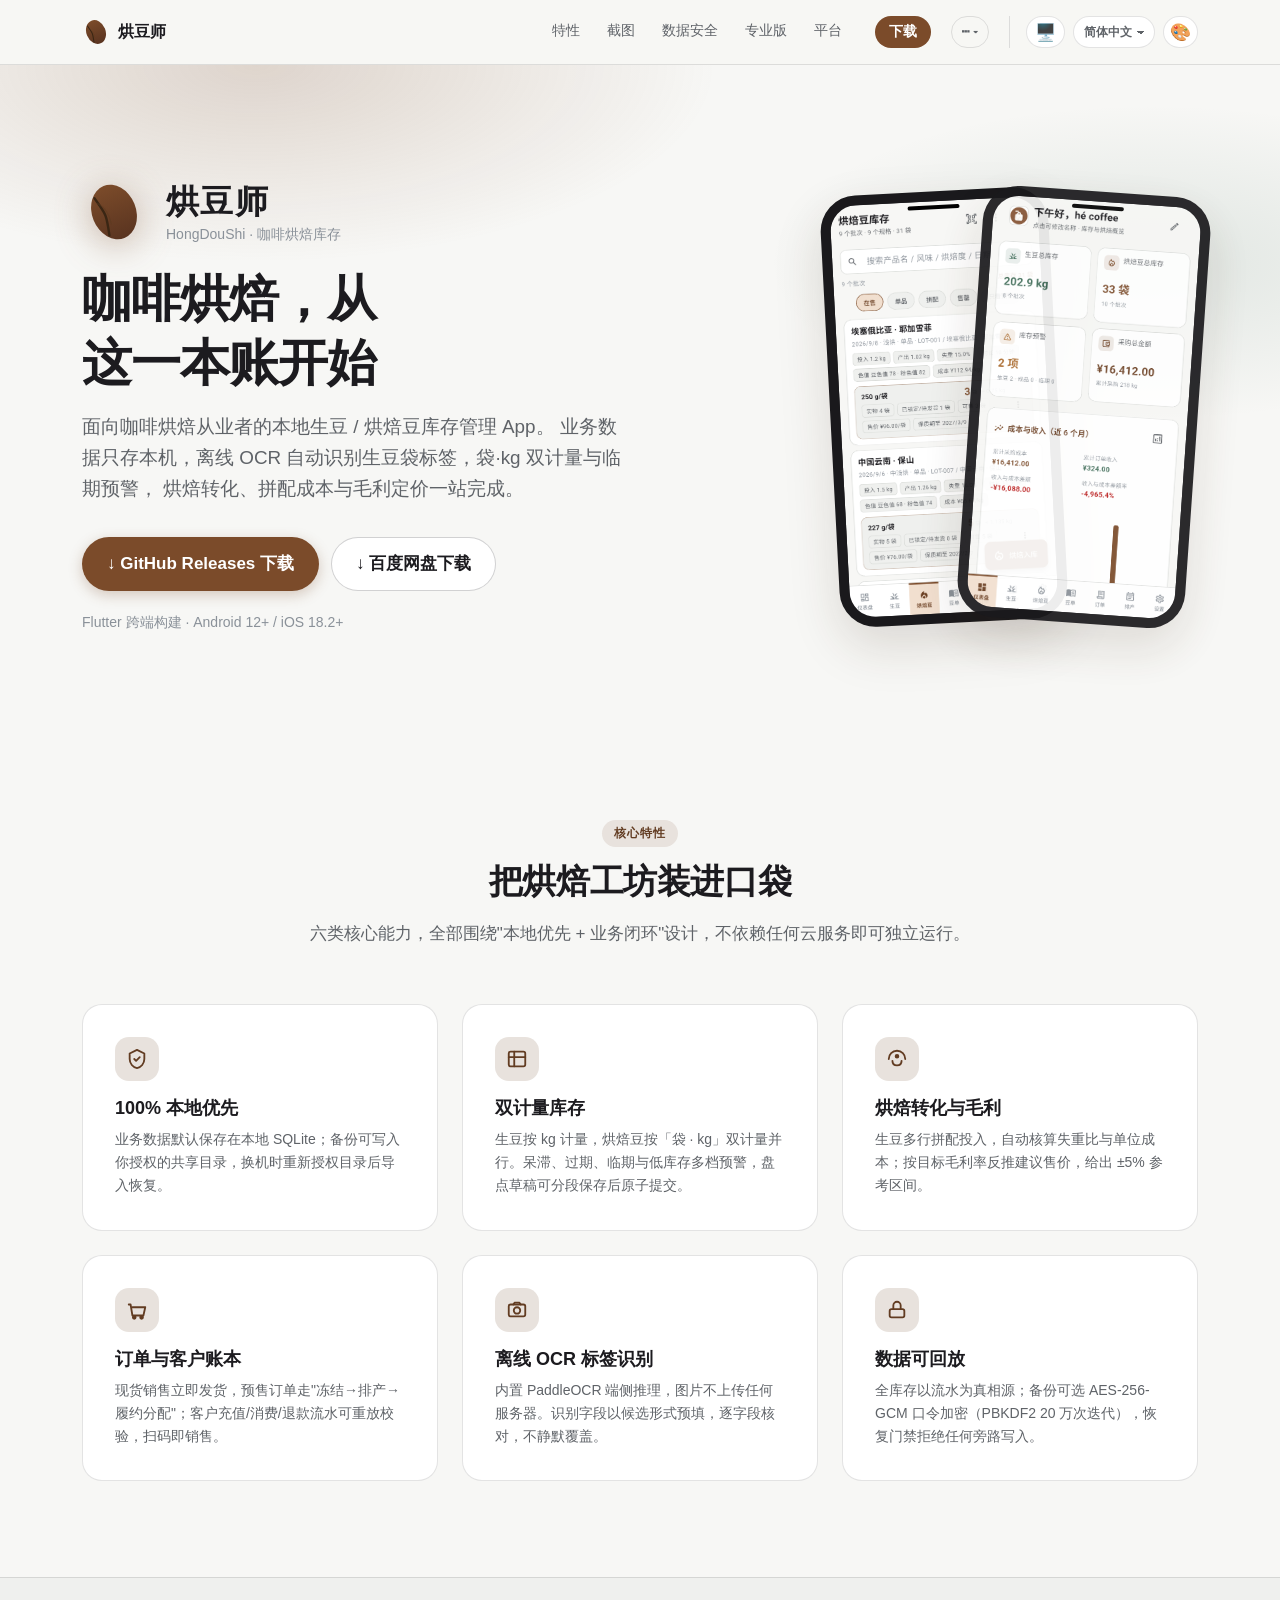
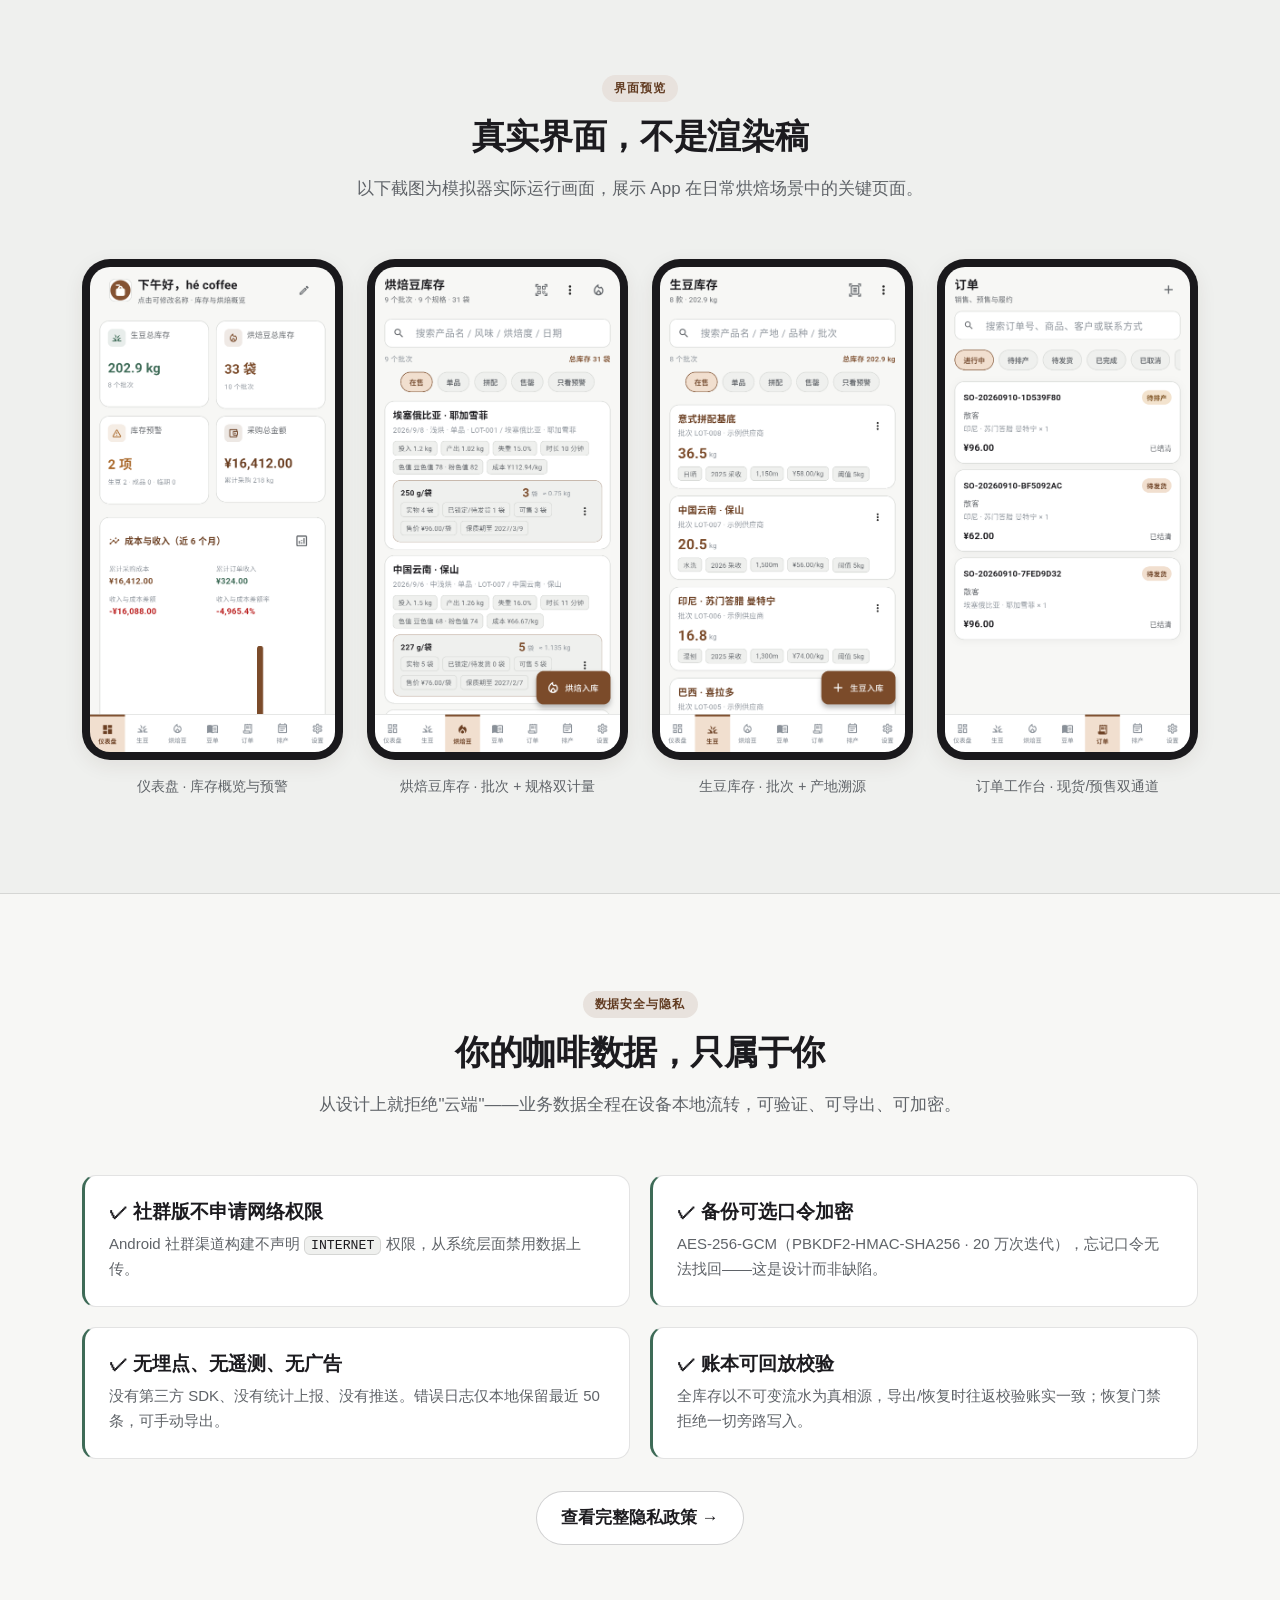
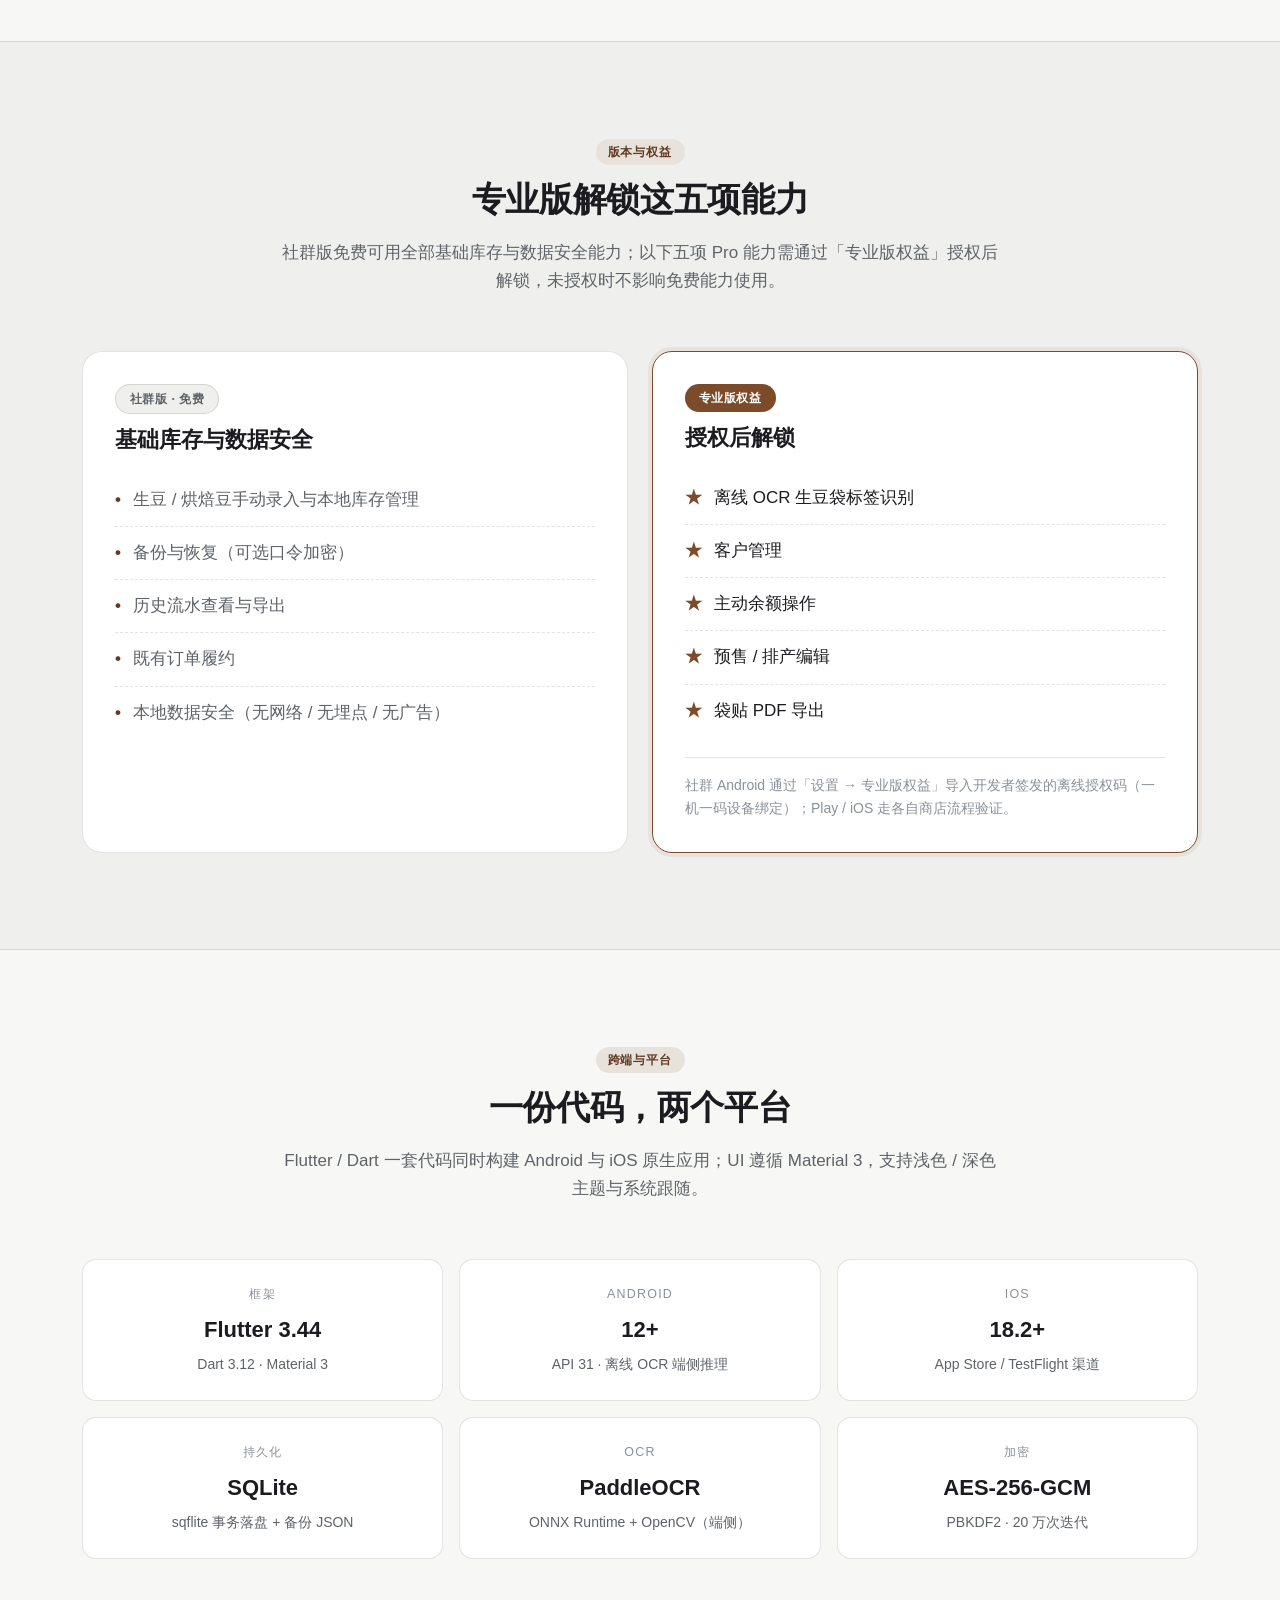
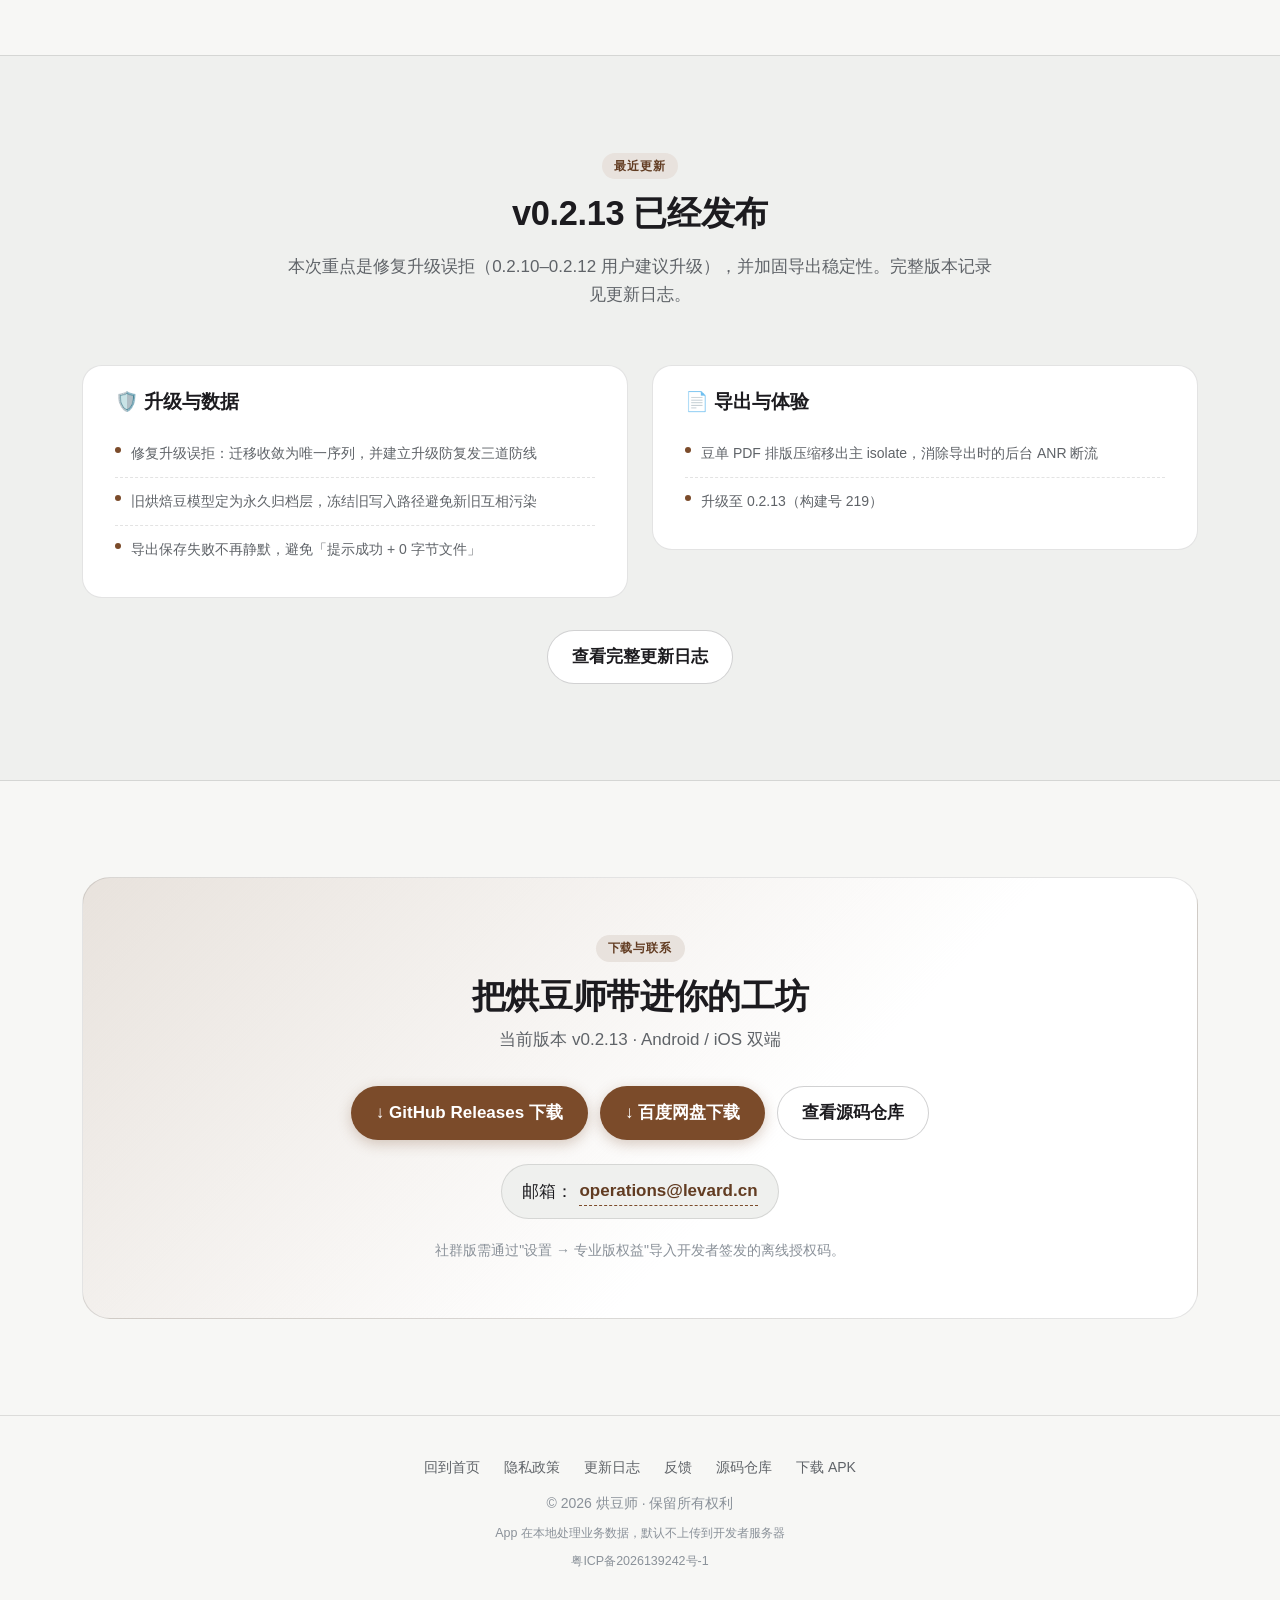
==== commit a14e18b3: "feat(站点): iOS 最低标准 16.0 -> 18.2 全站同步 Xcode 默认 SDK 已升至 18.2+，将站点 hero.note 与平台规格 pl3.val 在 zh-CN/zh-T" ====
--- a/index.html
+++ b/index.html
@@ -286,7 +286,7 @@
       <p class="hero-note" data-i18n="hero.note" data-page-node-id="NHlrWyhUO9WkB9OjXKcC38">
 
 
-        Flutter 跨端构建 · Android 12+ / iOS 16+
+        Flutter 跨端构建 · Android 12+ / iOS 18.2+
 
 
       </p>
@@ -949,7 +949,7 @@
         <div class="lbl" data-page-node-id="2kxzIKD655id6kgrkMCXfp">iOS</div>
 
 
-        <div class="val" data-page-node-id="ao9XNaeoKOJ4nnrQgwlPpv">16.0+</div>
+        <div class="val" data-page-node-id="ao9XNaeoKOJ4nnrQgwlPpv">18.2+</div>
 
 
         <div class="sub" data-i18n="pl3.sub" data-page-node-id="GEsuNBc01R1ED0DDcs7mqX">App Store / TestFlight 渠道</div>
@@ -1253,7 +1253,7 @@
 
 
 
-<script src="assets/js/i18n.js?v=20260909a"></script>
+<script src="assets/js/i18n.js?v=20260916b"></script>
 
 
 <script src="assets/js/main.js?v=20260909a"></script>
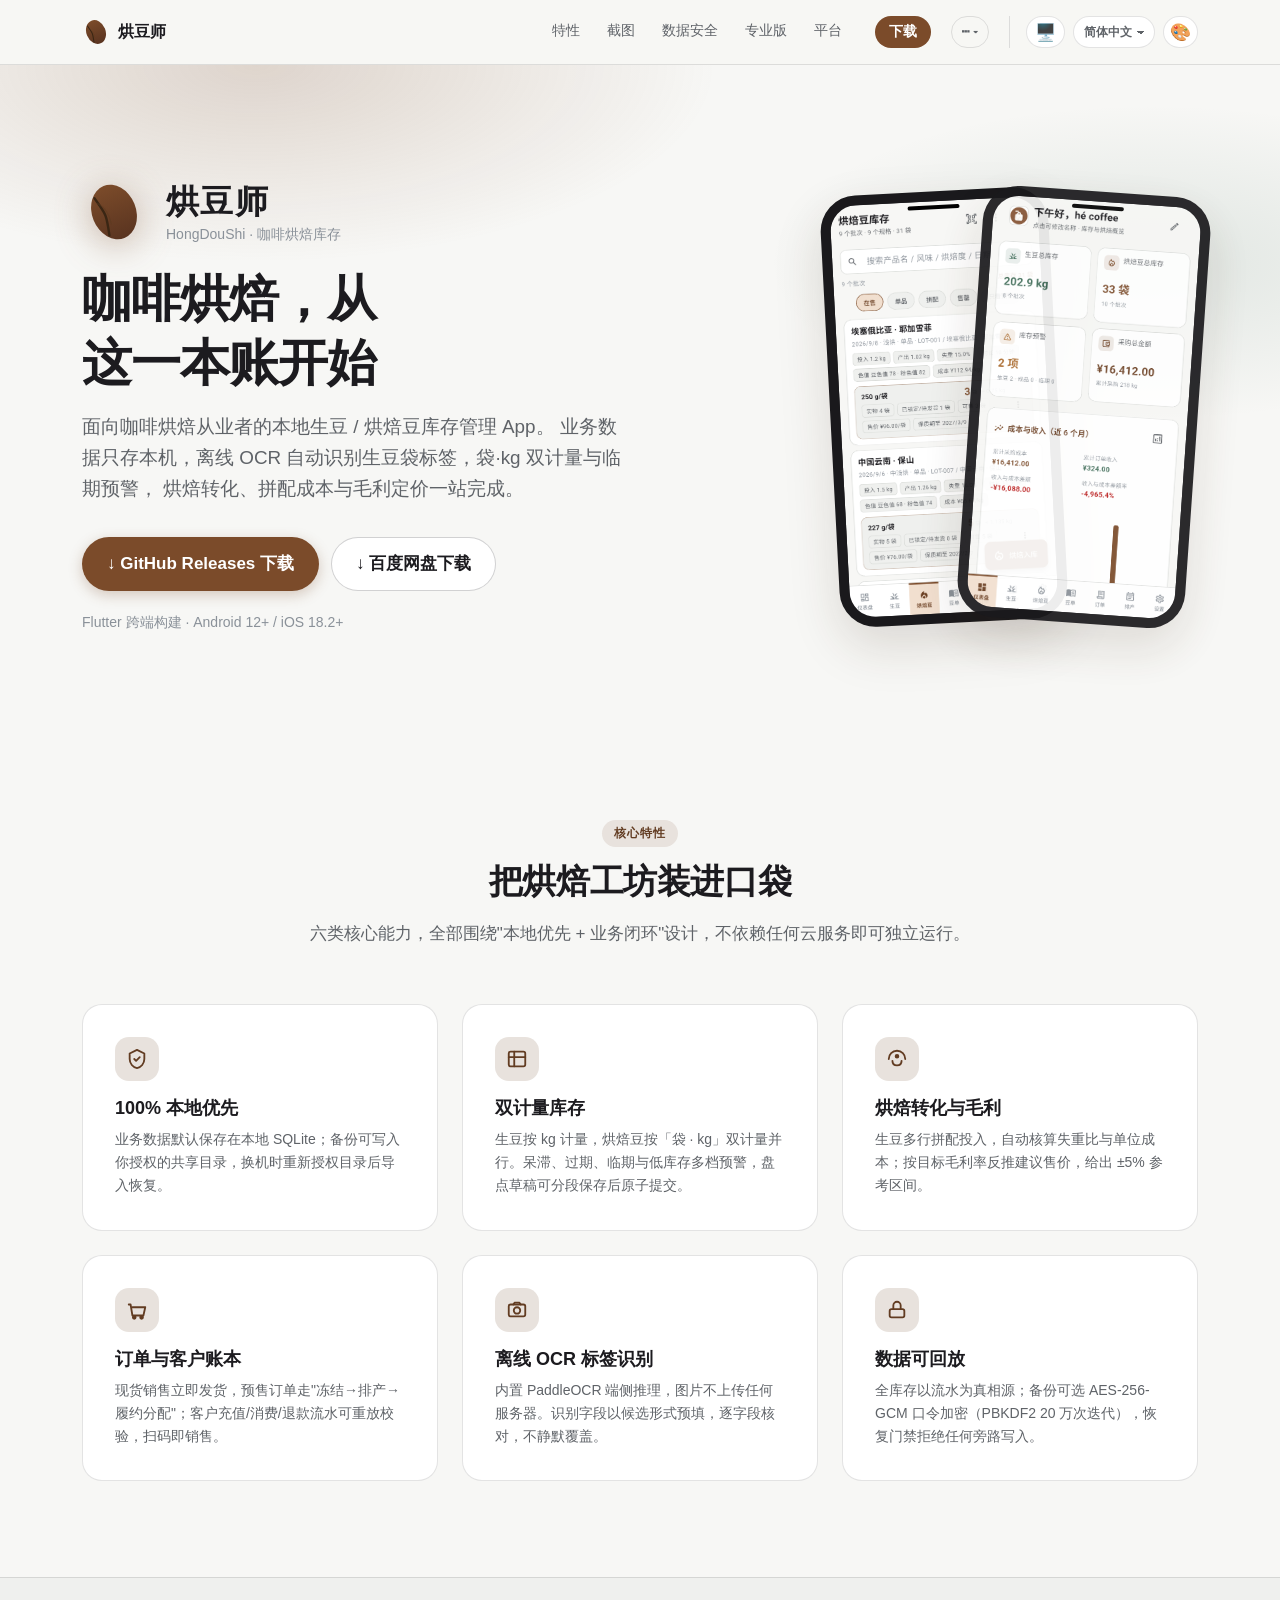
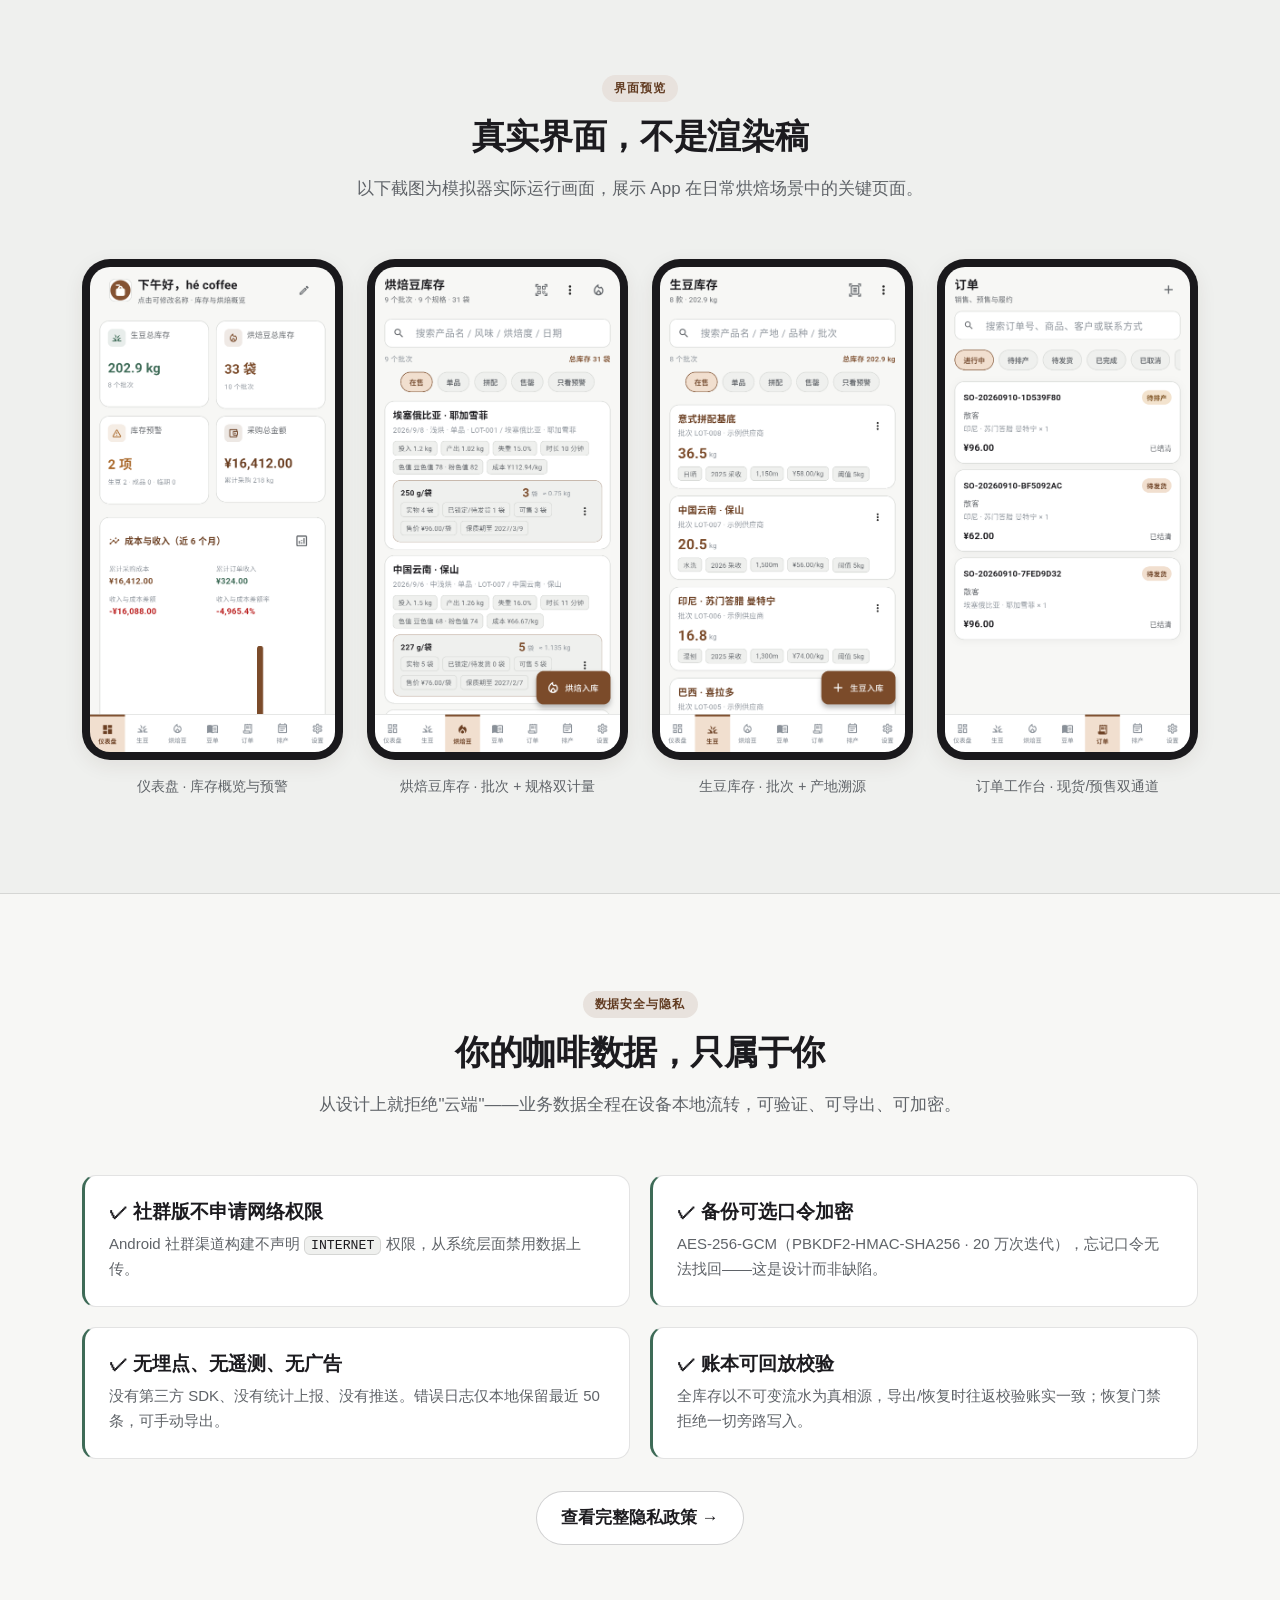
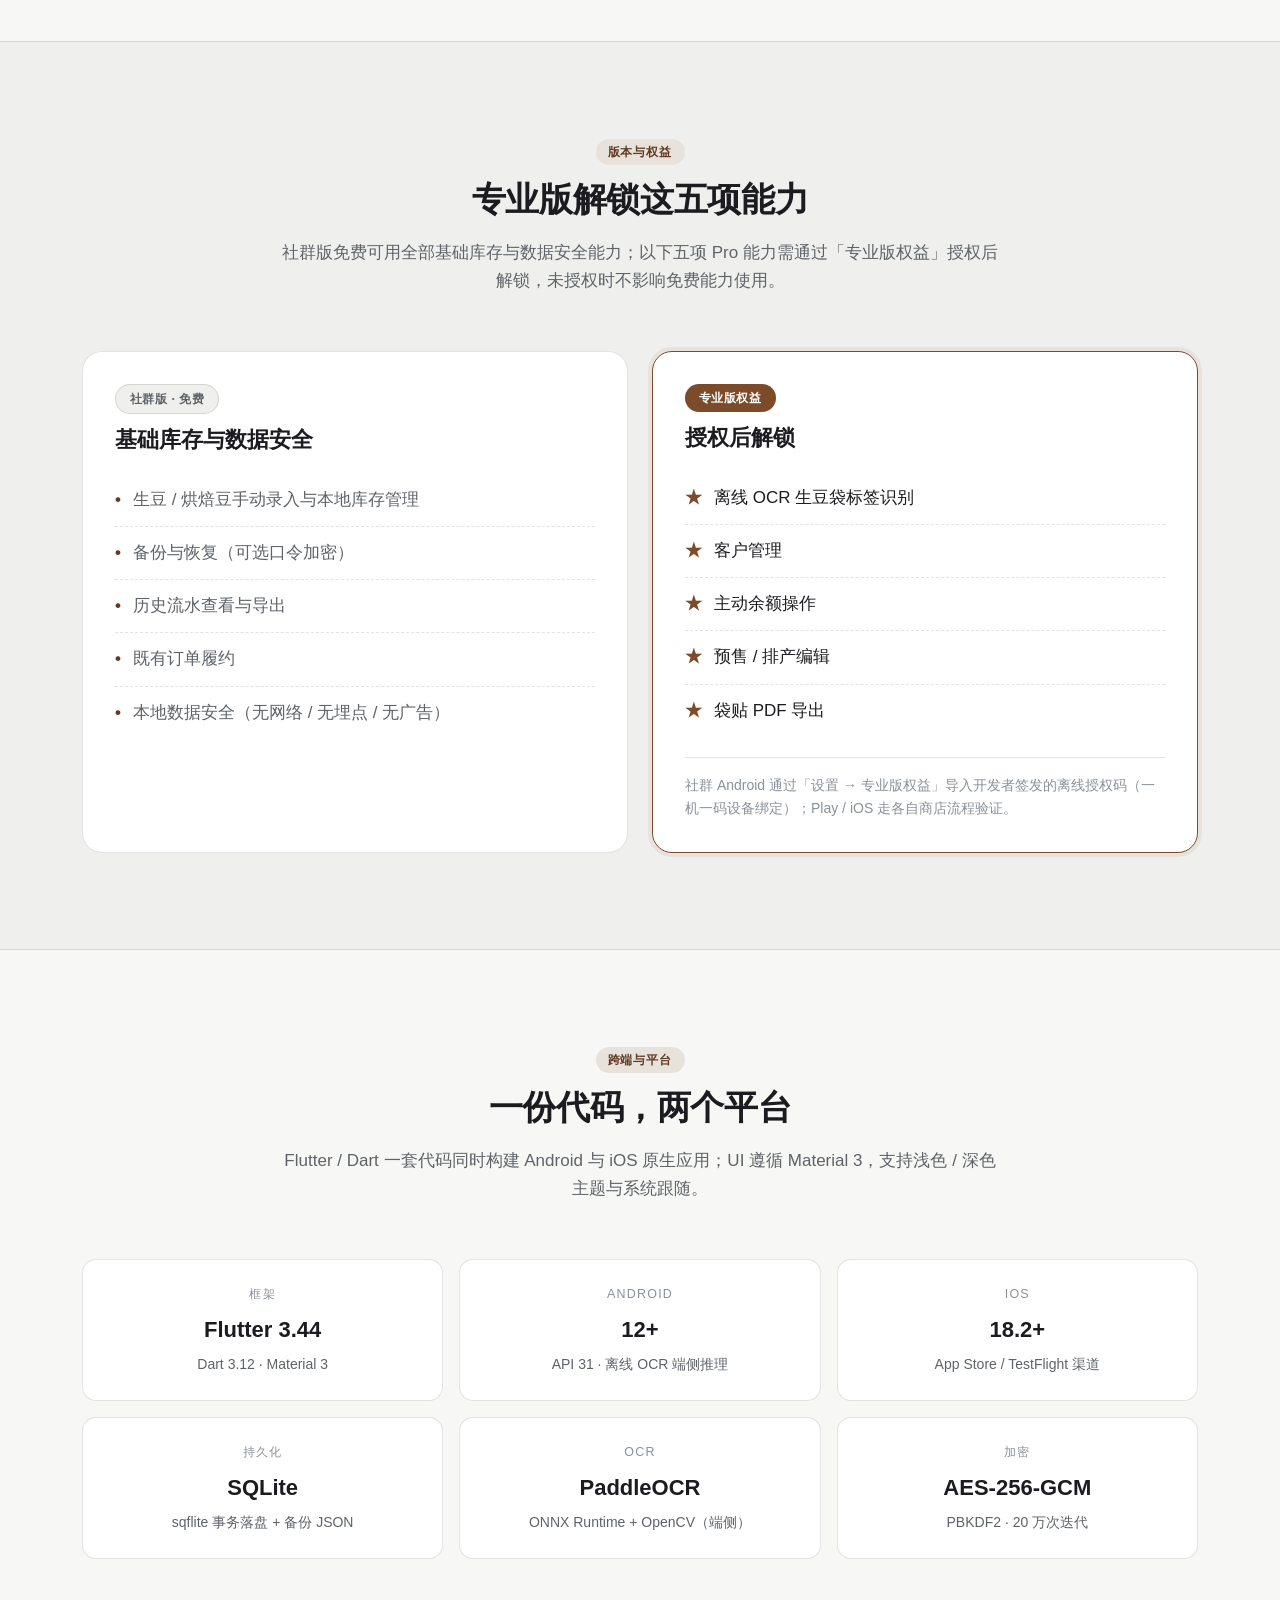
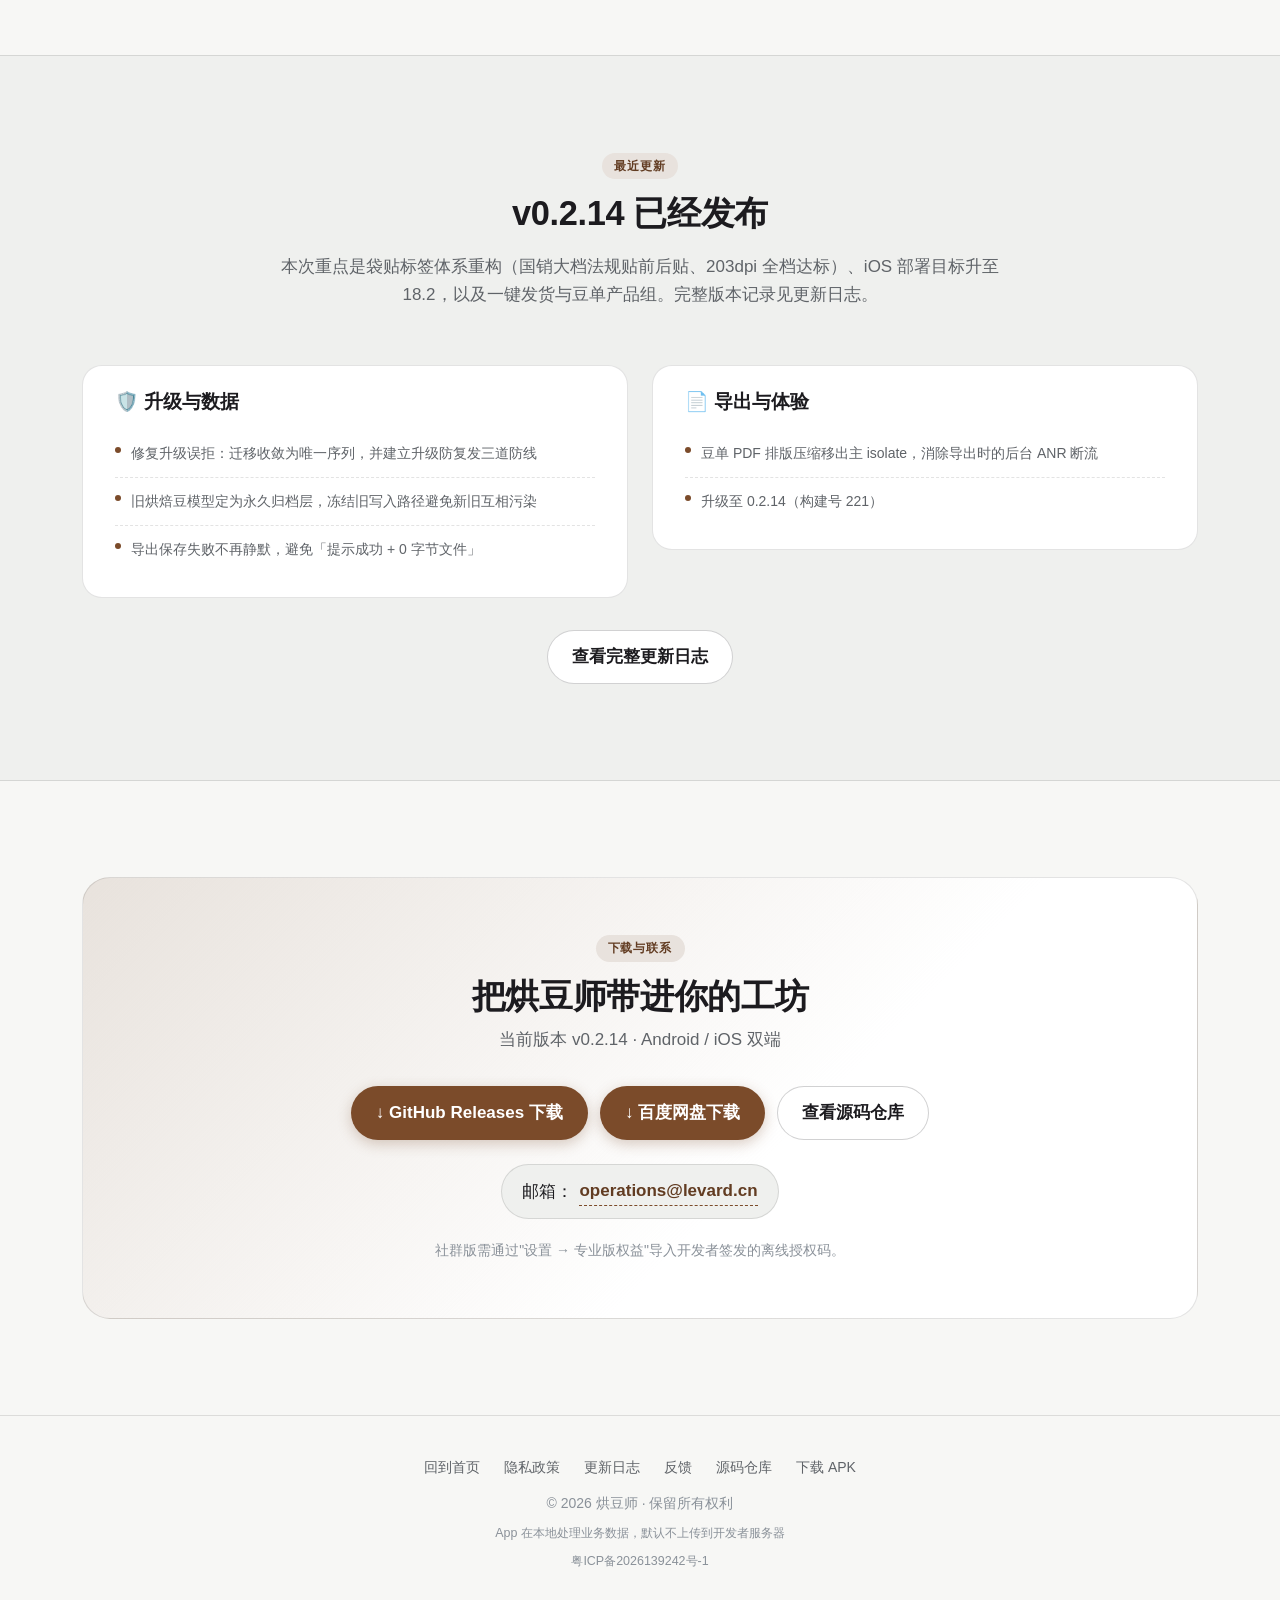
==== commit 0a812a38: "feat(站点): 同步至 v0.2.14 并更新更新日志 - 全站版本指示 0.2.13 -> 0.2.14（首页/反馈表单/下载区/i18n 三语） - 新增 v0.2.14 更新日志条目（袋贴标" ====
--- a/index.html
+++ b/index.html
@@ -1030,10 +1030,10 @@
       <span class="eyebrow" data-i18n="sec.new.eyebrow" data-page-node-id="p8G59IxPrvz6ZvlTZBuybz">最近更新</span>
 
 
-      <h2 data-i18n="sec.new.title" data-page-node-id="PA2JGXMHsGKxHRjaABOAhK">v0.2.13 已经发布</h2>
-
-
-      <p data-i18n="sec.new.desc" data-page-node-id="3Az1tQ4YyzQsCxzJD1BRWD">本次重点是修复升级误拒（0.2.10–0.2.12 用户建议升级），并加固导出稳定性。完整版本记录见更新日志。</p>
+      <h2 data-i18n="sec.new.title" data-page-node-id="PA2JGXMHsGKxHRjaABOAhK">v0.2.14 已经发布</h2>
+
+
+      <p data-i18n="sec.new.desc" data-page-node-id="3Az1tQ4YyzQsCxzJD1BRWD">本次重点是袋贴标签体系重构（国销大档法规贴前后贴、203dpi 全档达标）、iOS 部署目标升至 18.2，以及一键发货与豆单产品组。完整版本记录见更新日志。</p>
 
 
     </div>
@@ -1078,7 +1078,7 @@
           <li data-i18n="nw.gate.1" data-page-node-id="2Jesa0dcURphI5j5EObkvo">豆单 PDF 排版压缩移出主 isolate，消除导出时的后台 ANR 断流</li>
 
 
-          <li data-i18n="nw.gate.2" data-page-node-id="5r2OEtdQJQi01OUF4AiA8f">升级至 0.2.13（构建号 219）</li>
+          <li data-i18n="nw.gate.2" data-page-node-id="5r2OEtdQJQi01OUF4AiA8f">升级至 0.2.14（构建号 221）</li>
 
 
         </ul>
@@ -1126,7 +1126,7 @@
       <h2 data-i18n="sec.dl.title" data-page-node-id="uKDu6e1WlFFCqf69AmAMs4">把烘豆师带进你的工坊</h2>
 
 
-      <p class="meta" data-i18n-html="dl.meta" data-page-node-id="hxdNm4vqLm0ExDeCNE5hoc">当前版本 v<span data-version="0.2.13" data-page-node-id="bjPqMACh17dZhp0bLKv4c1">0.2.13</span> · Android / iOS 双端</p>
+      <p class="meta" data-i18n-html="dl.meta" data-page-node-id="hxdNm4vqLm0ExDeCNE5hoc">当前版本 v<span data-version="0.2.14" data-page-node-id="bjPqMACh17dZhp0bLKv4c1">0.2.14</span> · Android / iOS 双端</p>
 
 
       <div class="btn-row btn-row--center" data-page-node-id="ykzUse4qEPBqsY9xeVEEYI">
@@ -1253,7 +1253,7 @@
 
 
 
-<script src="assets/js/i18n.js?v=20260916b"></script>
+<script src="assets/js/i18n.js?v=20260921"></script>
 
 
 <script src="assets/js/main.js?v=20260909a"></script>
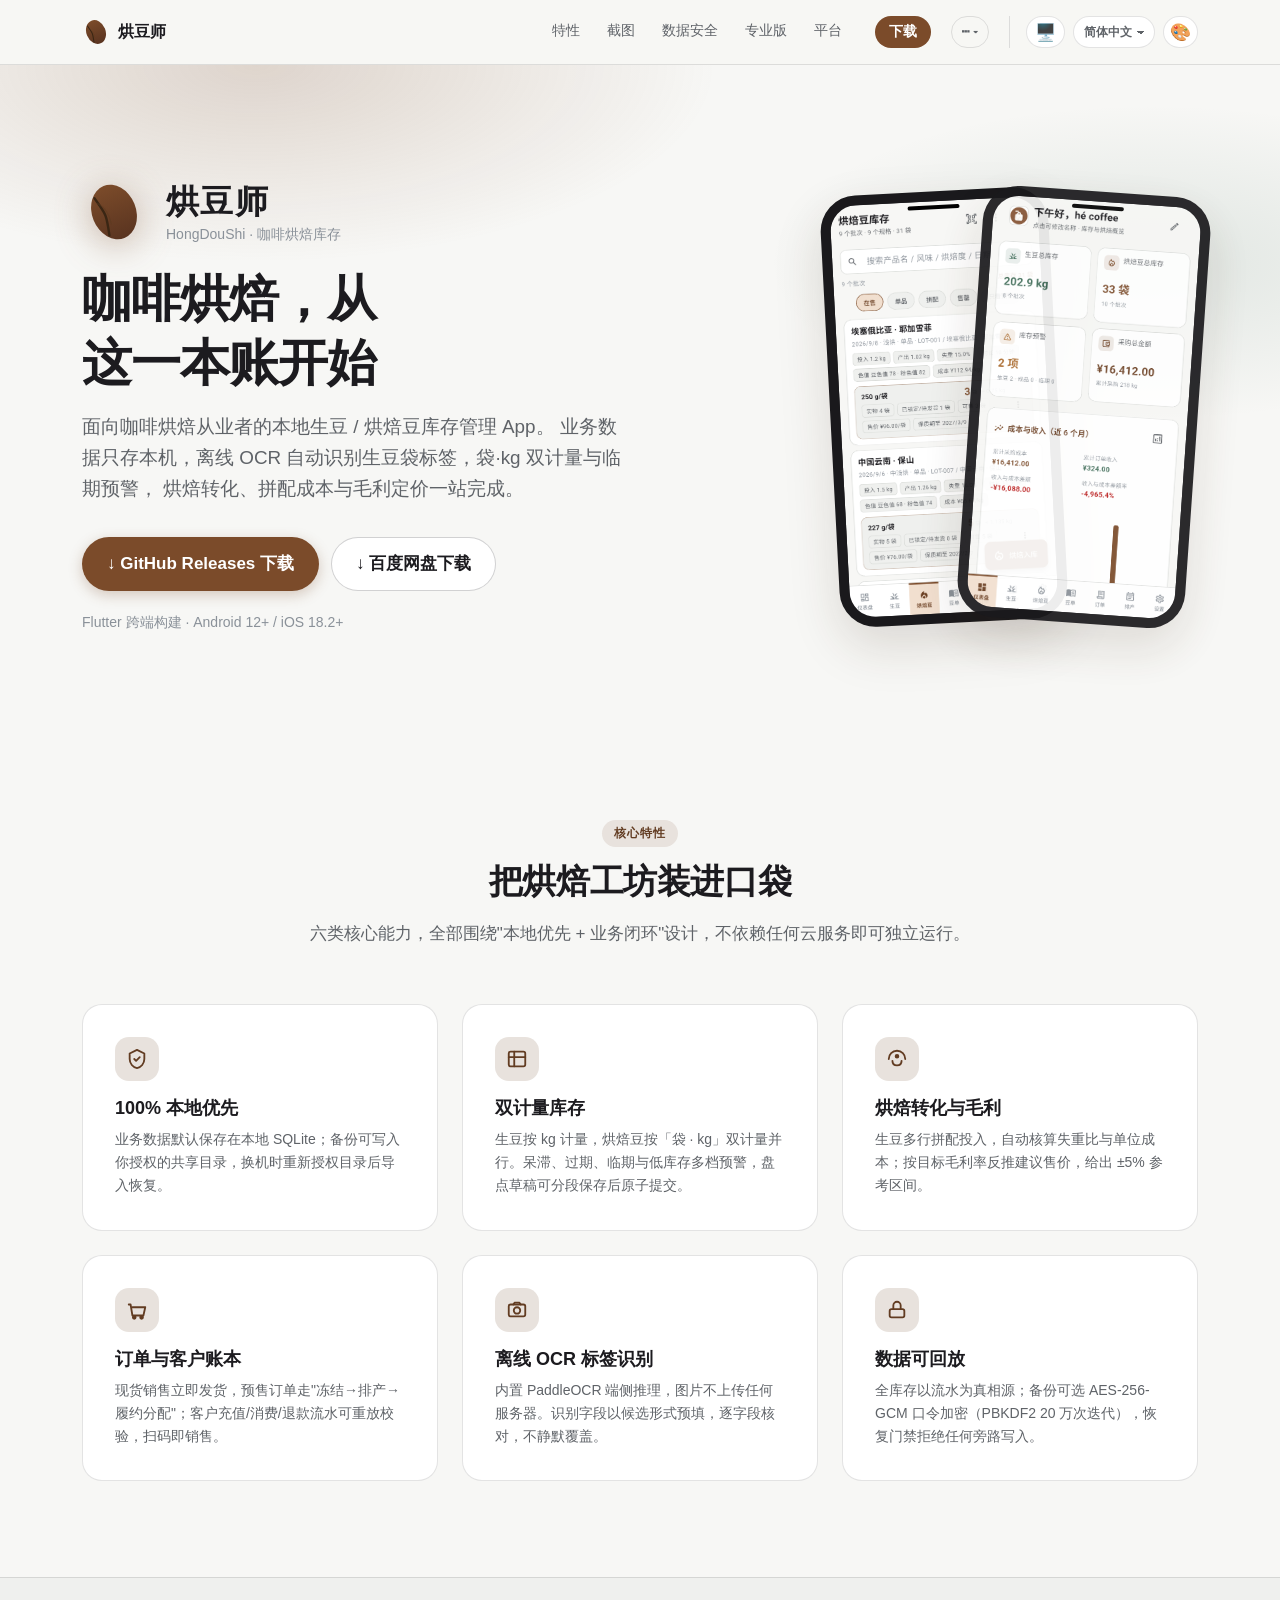
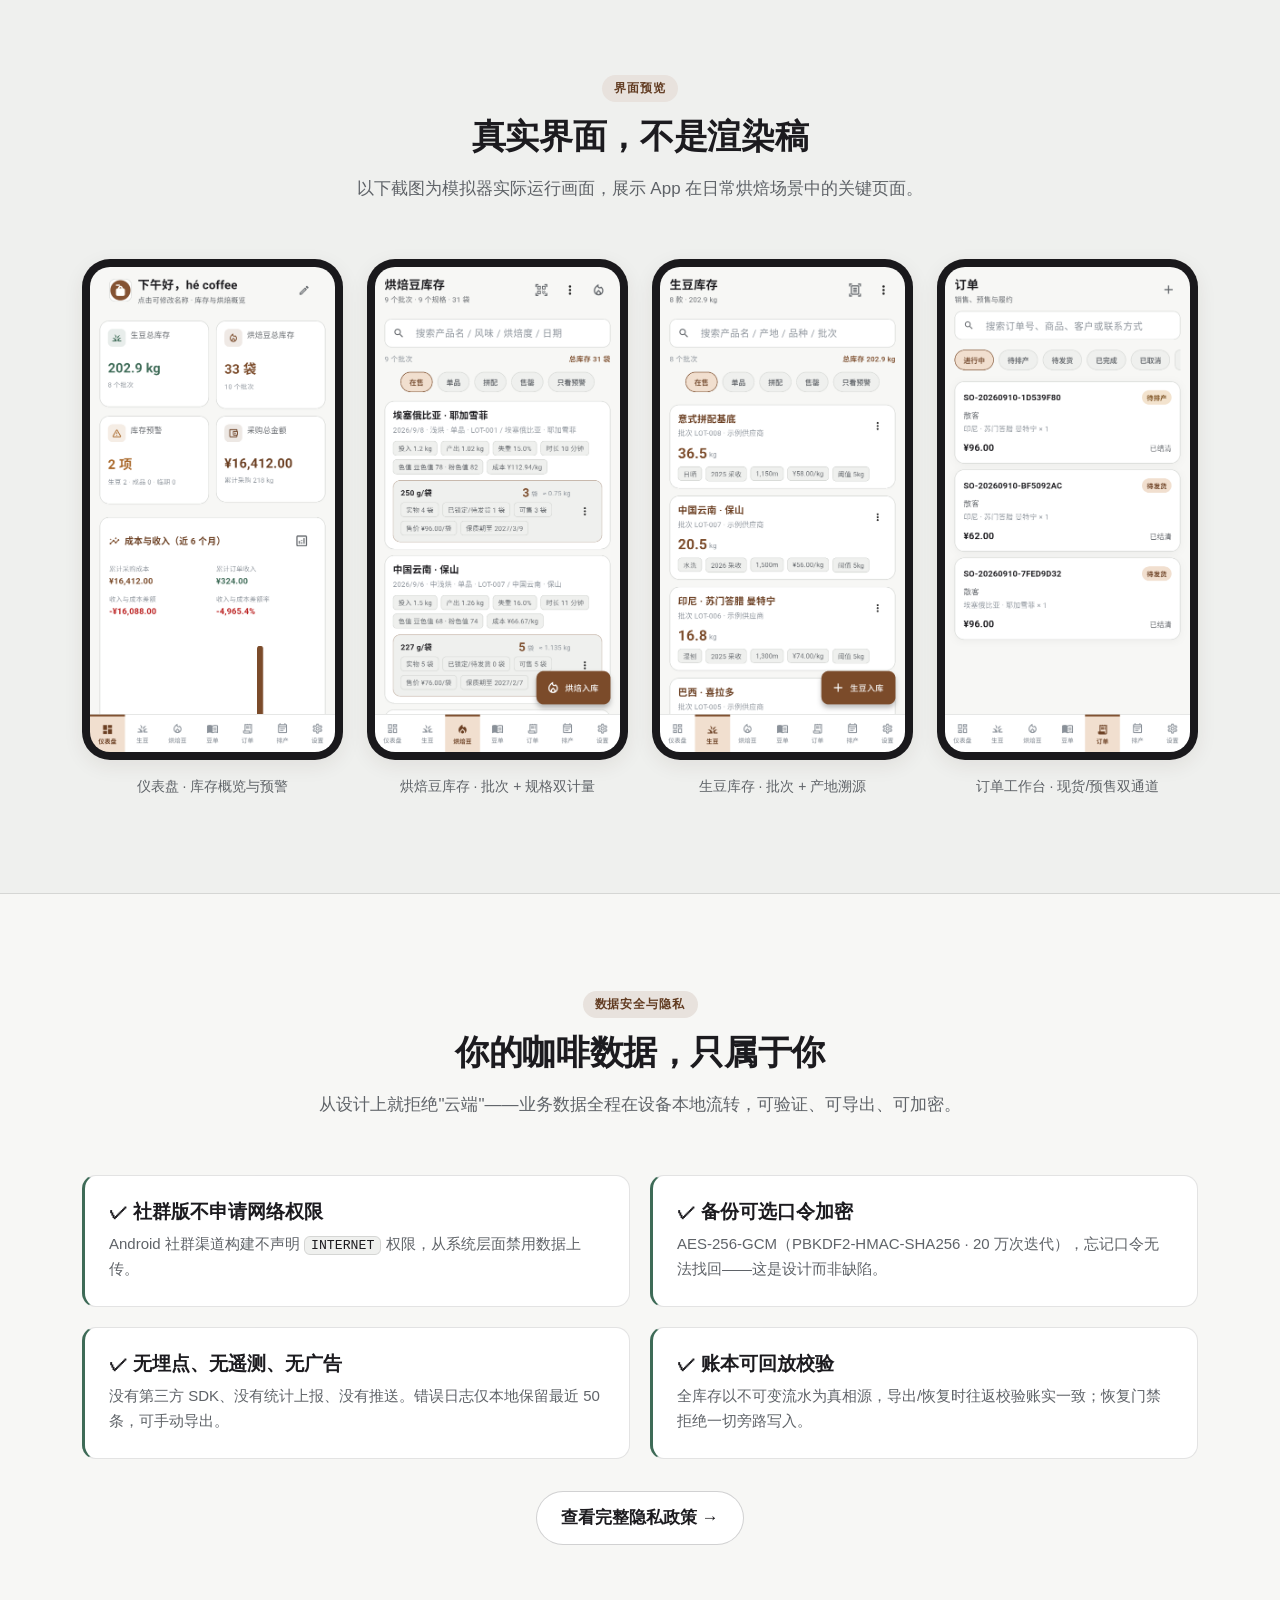
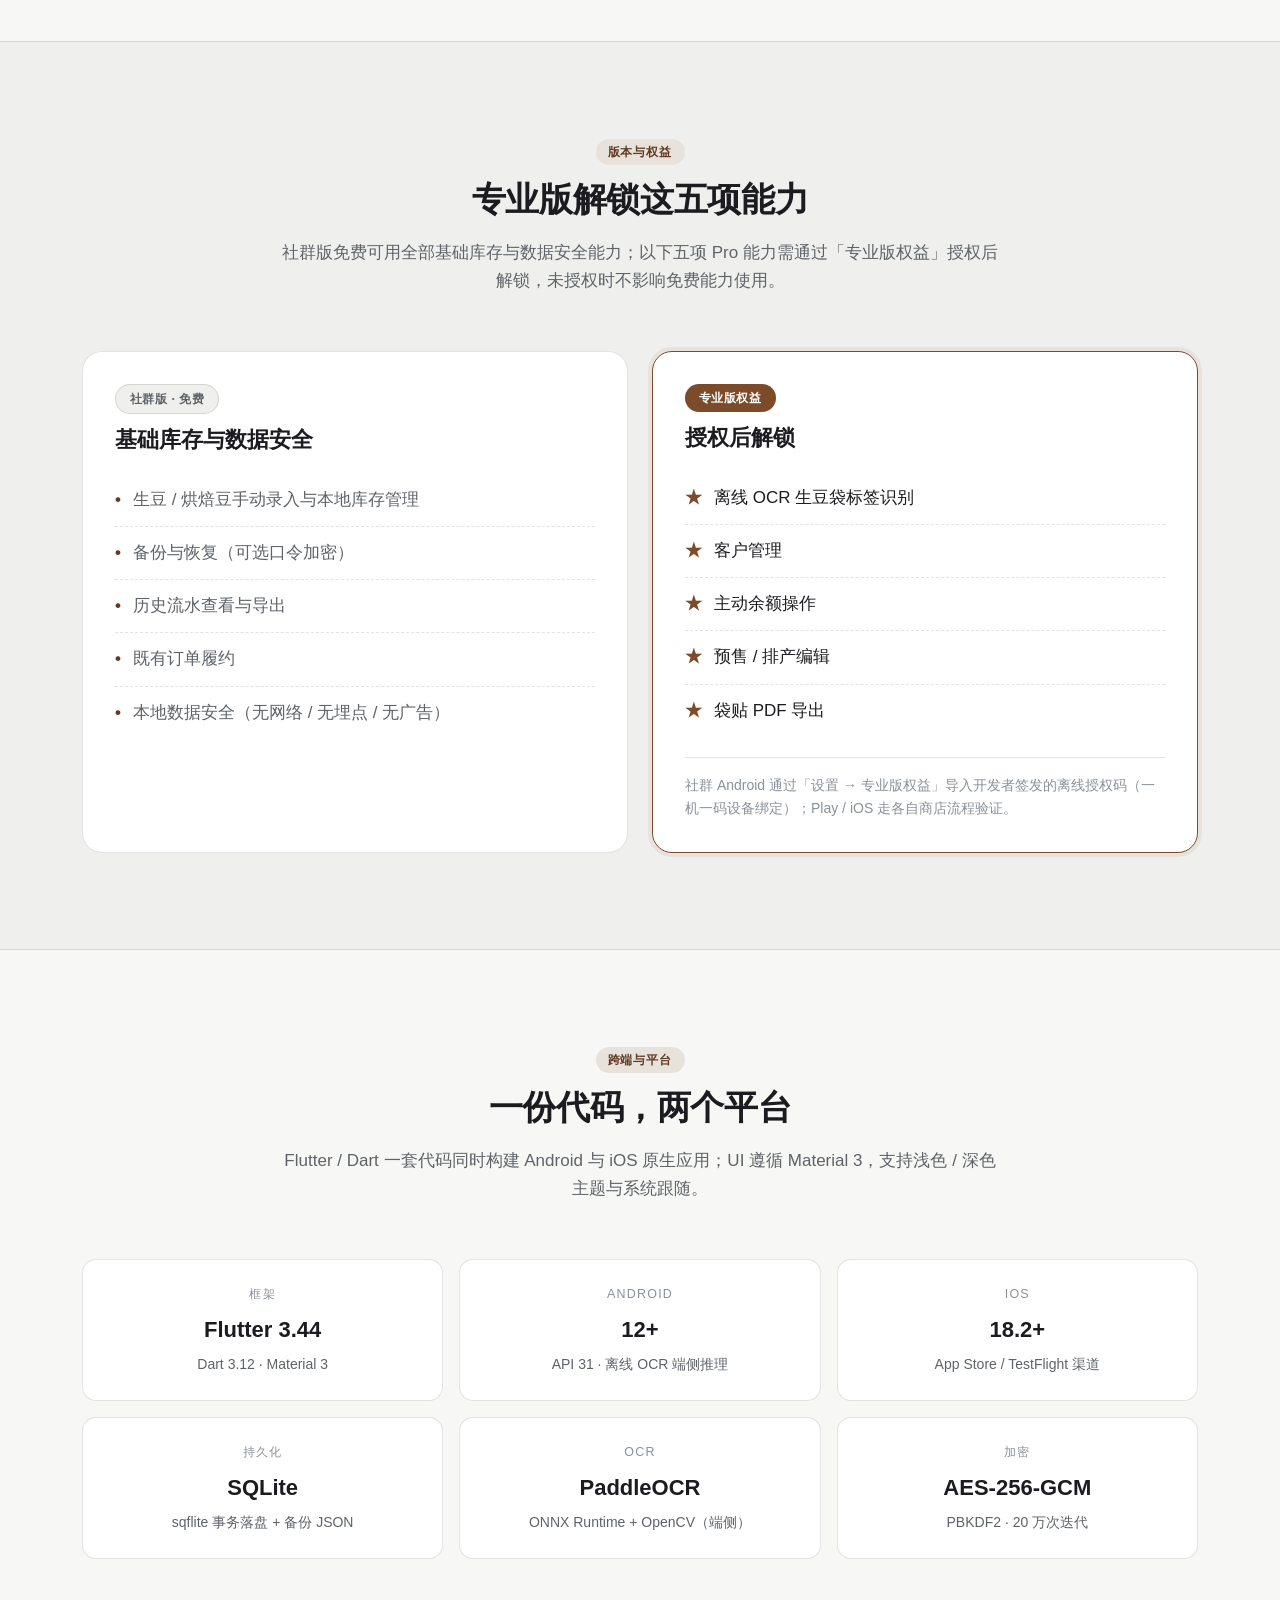
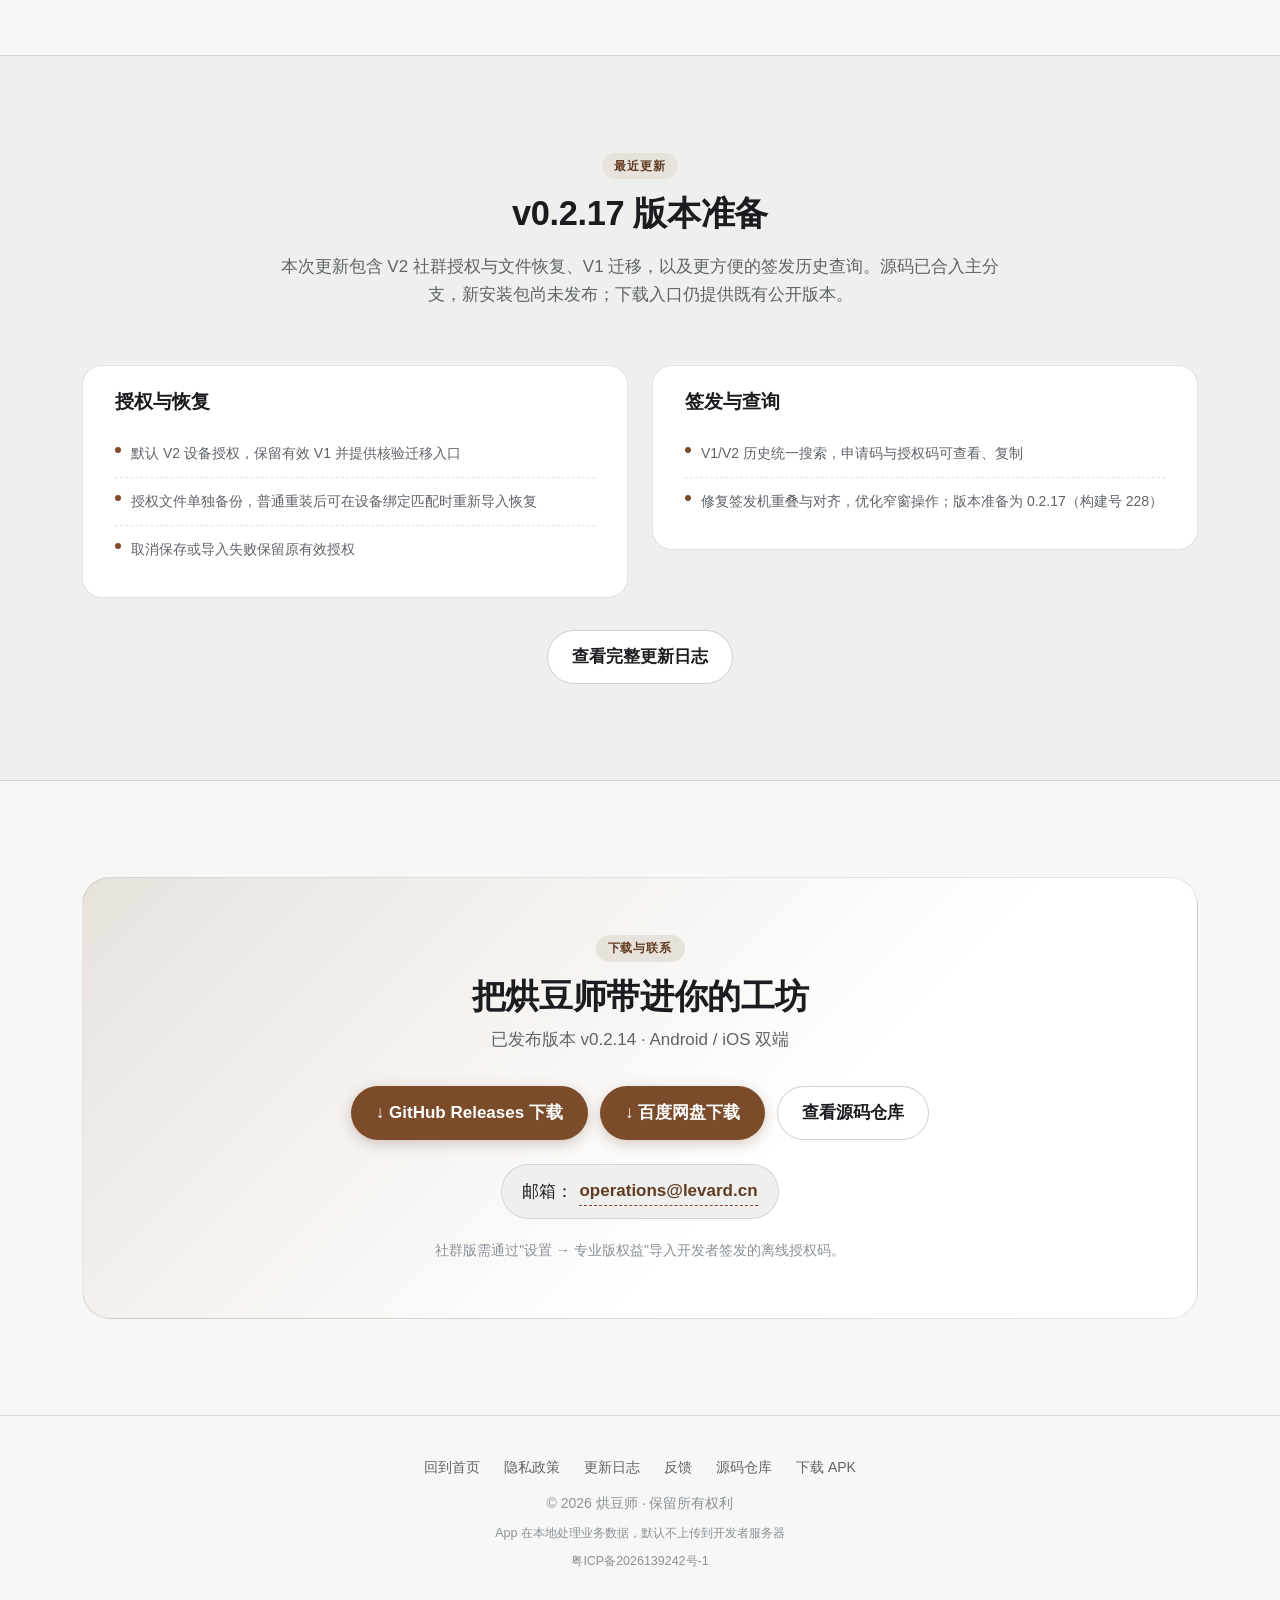
==== commit 20c905ed: "docs(站点): 补充0.2.17三语更新日志与首页摘要" ====
--- a/index.html
+++ b/index.html
@@ -1030,10 +1030,10 @@
       <span class="eyebrow" data-i18n="sec.new.eyebrow" data-page-node-id="p8G59IxPrvz6ZvlTZBuybz">最近更新</span>
 
 
-      <h2 data-i18n="sec.new.title" data-page-node-id="PA2JGXMHsGKxHRjaABOAhK">v0.2.14 已经发布</h2>
-
-
-      <p data-i18n="sec.new.desc" data-page-node-id="3Az1tQ4YyzQsCxzJD1BRWD">本次重点是袋贴标签体系重构（国销大档法规贴前后贴、203dpi 全档达标）、iOS 部署目标升至 18.2，以及一键发货与豆单产品组。完整版本记录见更新日志。</p>
+      <h2 data-i18n="sec.new.title" data-page-node-id="PA2JGXMHsGKxHRjaABOAhK">v0.2.17 版本准备</h2>
+
+
+      <p data-i18n="sec.new.desc" data-page-node-id="3Az1tQ4YyzQsCxzJD1BRWD">本次更新包含 V2 社群授权与文件恢复、V1 迁移，以及更方便的签发历史查询。源码已合入主分支，新安装包尚未发布；下载入口仍提供既有公开版本。</p>
 
 
     </div>
@@ -1045,19 +1045,19 @@
       <div class="news-group" data-page-node-id="qvUPoaUz3fAm6Iy3fGnIy0">
 
 
-        <h3 data-i18n="nw.ocr.title" data-page-node-id="eJjoYTAUxD2q9EK0k8SGAq"><span class="news-ico" data-page-node-id="ANE6CUPg8uvAbFBHT4s1b3">🛡️</span> 升级与数据</h3>
+        <h3 data-i18n="nw.ocr.title" data-page-node-id="eJjoYTAUxD2q9EK0k8SGAq">授权与恢复</h3>
 
 
         <ul class="news-list" data-page-node-id="0Jv317LFgFZzyf1Bp3kGdO">
 
 
-          <li data-i18n="nw.ocr.1" data-page-node-id="cboq0MJGvxILmKyaUhTbED">修复升级误拒：迁移收敛为唯一序列，并建立升级防复发三道防线</li>
-
-
-          <li data-i18n="nw.ocr.2" data-page-node-id="sx9jkbpHocNtkCCyGUGmJv">旧烘焙豆模型定为永久归档层，冻结旧写入路径避免新旧互相污染</li>
-
-
-          <li data-i18n="nw.ocr.3" data-page-node-id="f4phQd1WLgy1D4vp2vC8CL">导出保存失败不再静默，避免「提示成功 + 0 字节文件」</li>
+          <li data-i18n="nw.ocr.1" data-page-node-id="cboq0MJGvxILmKyaUhTbED">默认 V2 设备授权，保留有效 V1 并提供核验迁移入口</li>
+
+
+          <li data-i18n="nw.ocr.2" data-page-node-id="sx9jkbpHocNtkCCyGUGmJv">授权文件单独备份，普通重装后可在设备绑定匹配时重新导入恢复</li>
+
+
+          <li data-i18n="nw.ocr.3" data-page-node-id="f4phQd1WLgy1D4vp2vC8CL">取消保存或导入失败保留原有效授权</li>
 
 
         </ul>
@@ -1069,16 +1069,16 @@
       <div class="news-group" data-page-node-id="0Nh76aaM5qYmAXdLP1agKU">
 
 
-        <h3 data-i18n="nw.gate.title" data-page-node-id="uN5B3CfbRHjFGPEtmnvPs0"><span class="news-ico" data-page-node-id="uYS6j9yHgZZuBz1JJ6x12w">📄</span> 导出与体验</h3>
+        <h3 data-i18n="nw.gate.title" data-page-node-id="uN5B3CfbRHjFGPEtmnvPs0">签发与查询</h3>
 
 
         <ul class="news-list" data-page-node-id="B370yMq9wiOwgXimXu3hHg">
 
 
-          <li data-i18n="nw.gate.1" data-page-node-id="2Jesa0dcURphI5j5EObkvo">豆单 PDF 排版压缩移出主 isolate，消除导出时的后台 ANR 断流</li>
-
-
-          <li data-i18n="nw.gate.2" data-page-node-id="5r2OEtdQJQi01OUF4AiA8f">升级至 0.2.14（构建号 221）</li>
+          <li data-i18n="nw.gate.1" data-page-node-id="2Jesa0dcURphI5j5EObkvo">V1/V2 历史统一搜索，申请码与授权码可查看、复制</li>
+
+
+          <li data-i18n="nw.gate.2" data-page-node-id="5r2OEtdQJQi01OUF4AiA8f">修复签发机重叠与对齐，优化窄窗操作；版本准备为 0.2.17（构建号 228）</li>
 
 
         </ul>
@@ -1126,7 +1126,7 @@
       <h2 data-i18n="sec.dl.title" data-page-node-id="uKDu6e1WlFFCqf69AmAMs4">把烘豆师带进你的工坊</h2>
 
 
-      <p class="meta" data-i18n-html="dl.meta" data-page-node-id="hxdNm4vqLm0ExDeCNE5hoc">当前版本 v<span data-version="0.2.14" data-page-node-id="bjPqMACh17dZhp0bLKv4c1">0.2.14</span> · Android / iOS 双端</p>
+      <p class="meta" data-i18n-html="dl.meta" data-page-node-id="hxdNm4vqLm0ExDeCNE5hoc">已发布版本 v<span data-version="0.2.14" data-page-node-id="bjPqMACh17dZhp0bLKv4c1">0.2.14</span> · Android / iOS 双端</p>
 
 
       <div class="btn-row btn-row--center" data-page-node-id="ykzUse4qEPBqsY9xeVEEYI">
@@ -1253,7 +1253,7 @@
 
 
 
-<script src="assets/js/i18n.js?v=20260921"></script>
+<script src="assets/js/i18n.js?v=20261112v017"></script>
 
 
 <script src="assets/js/main.js?v=20260909a"></script>
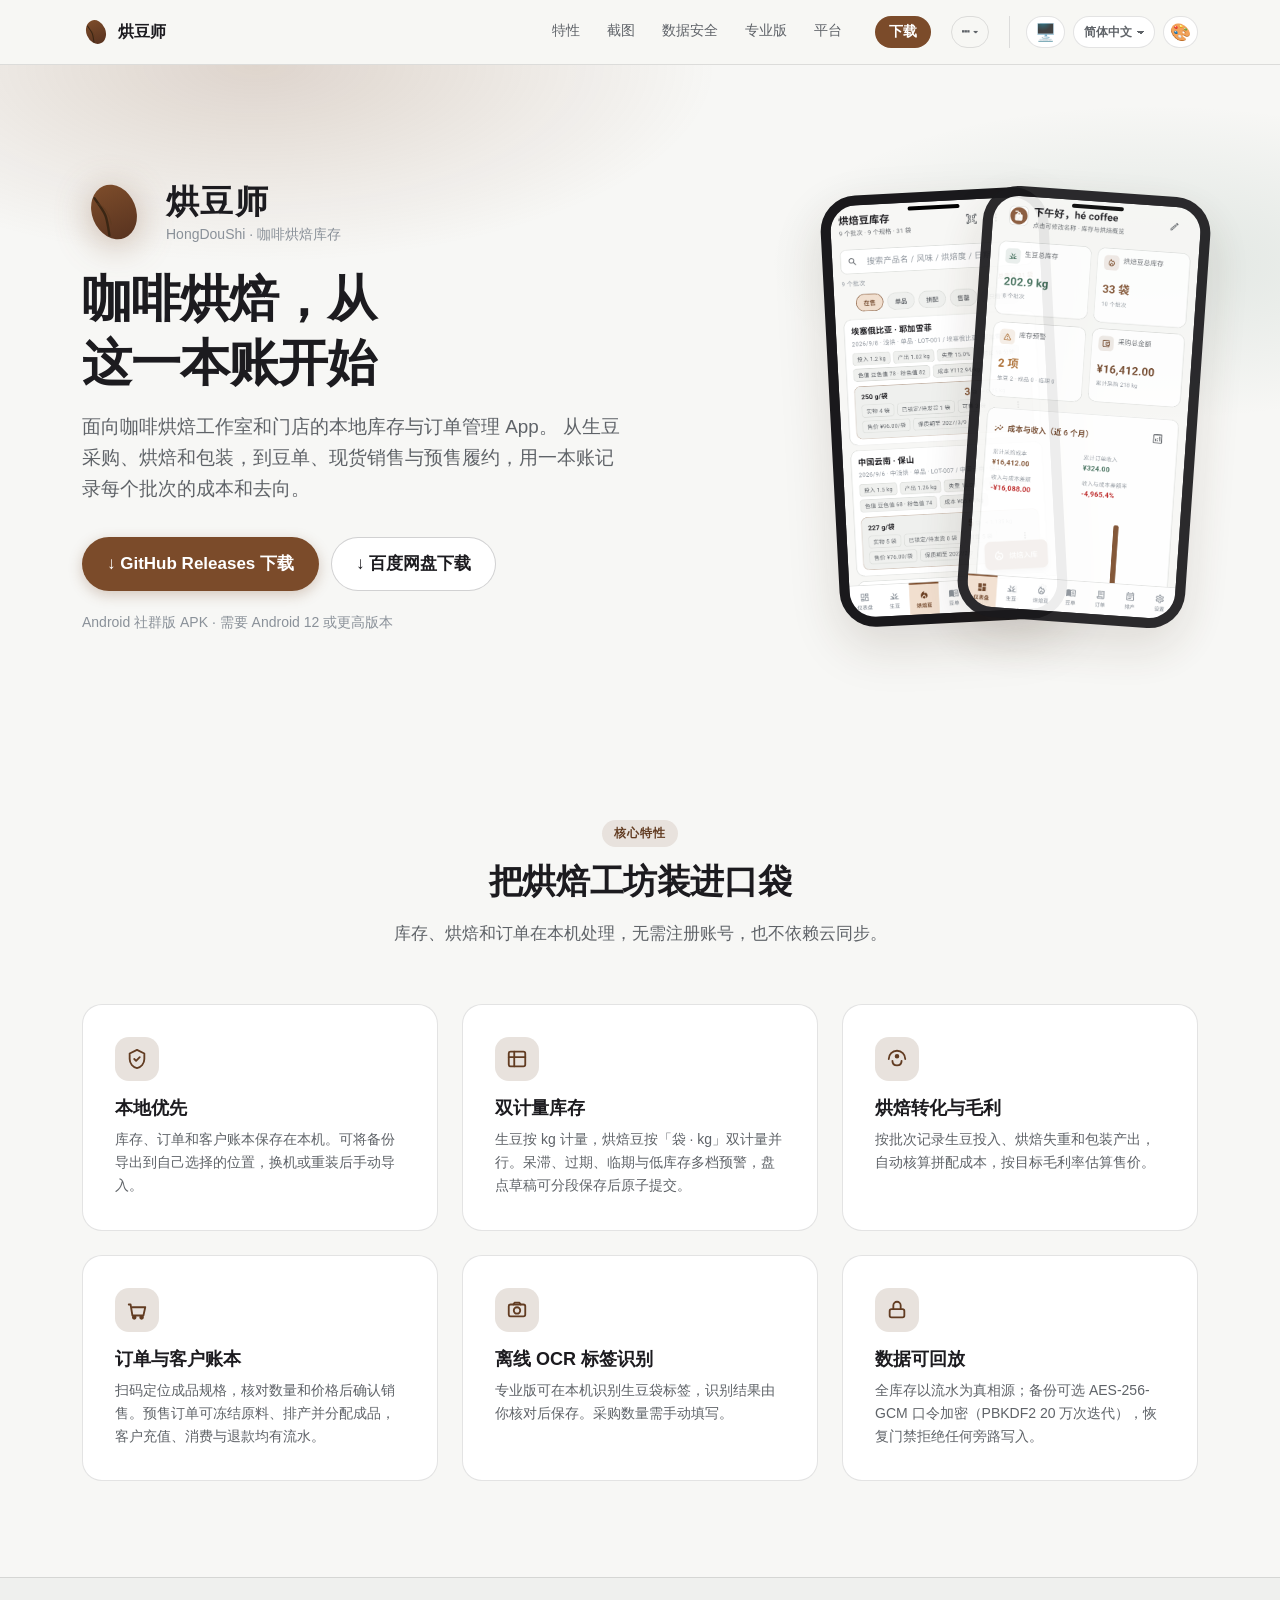
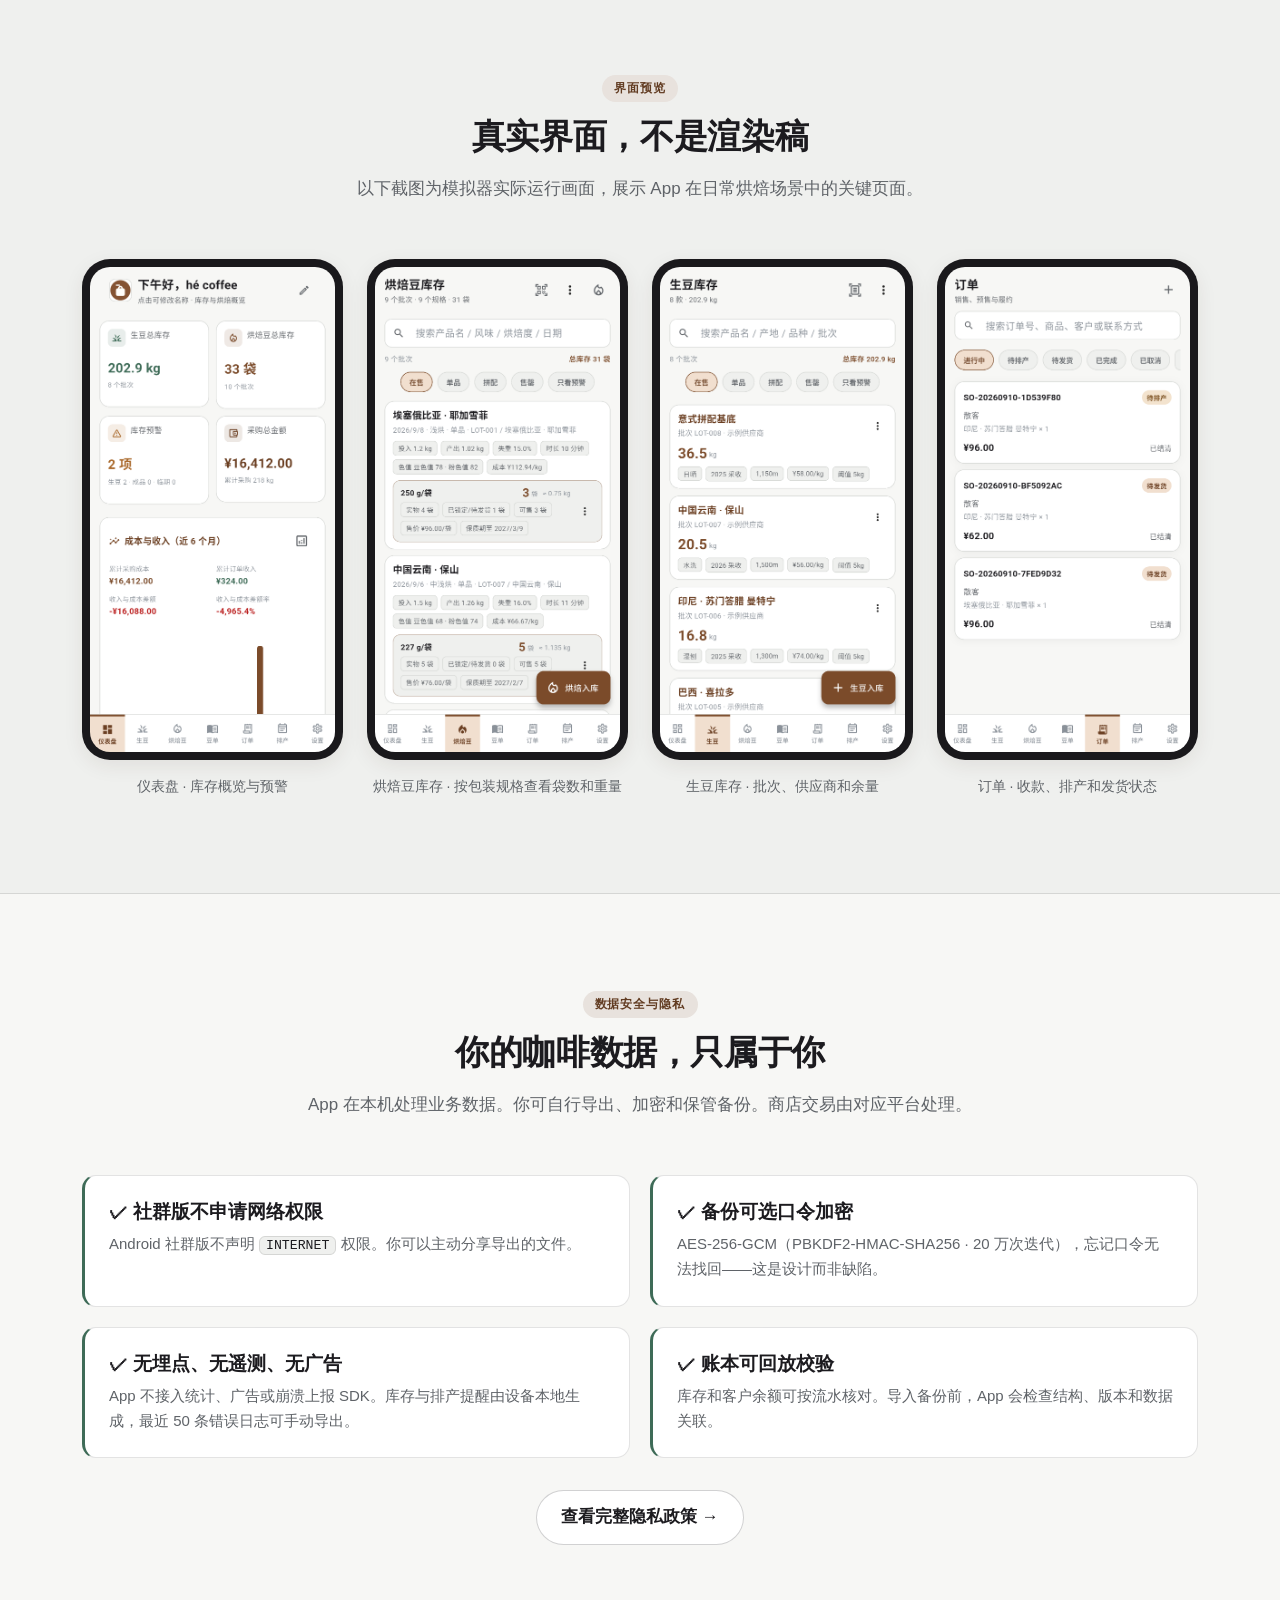
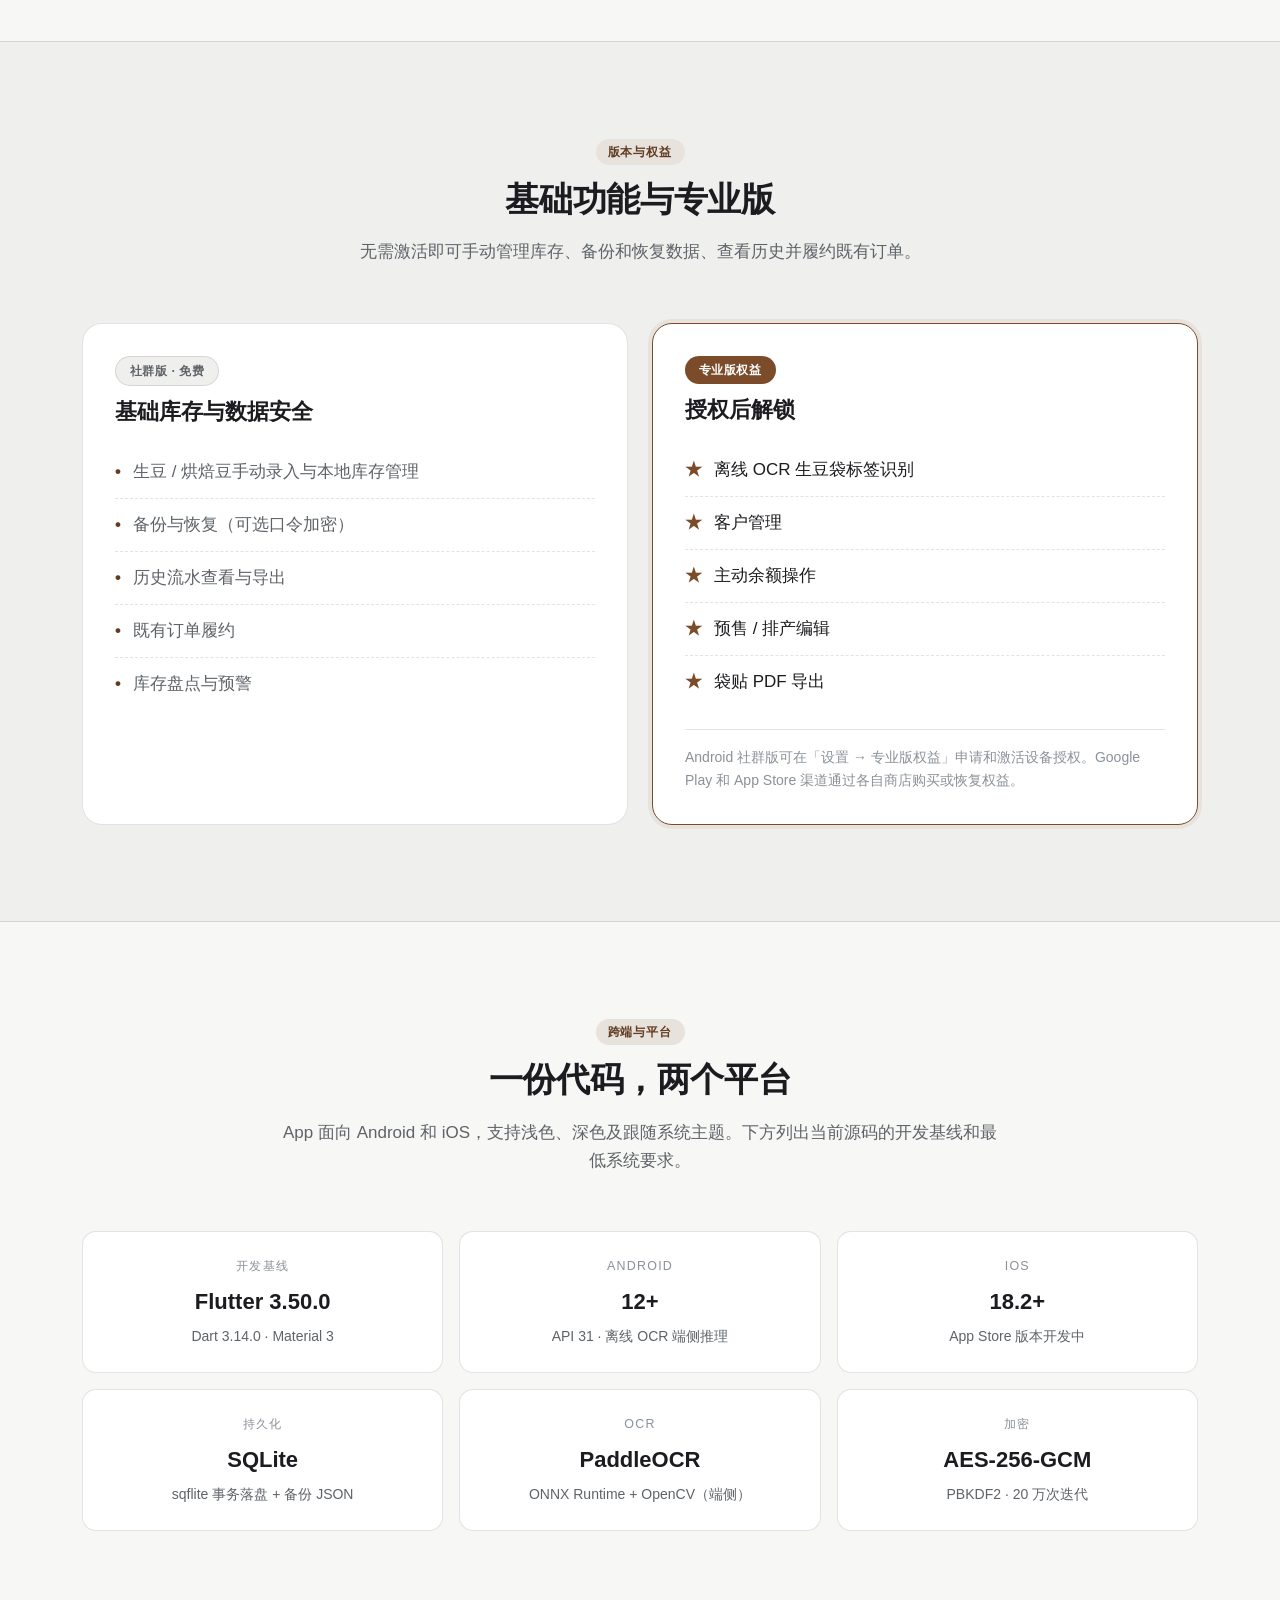
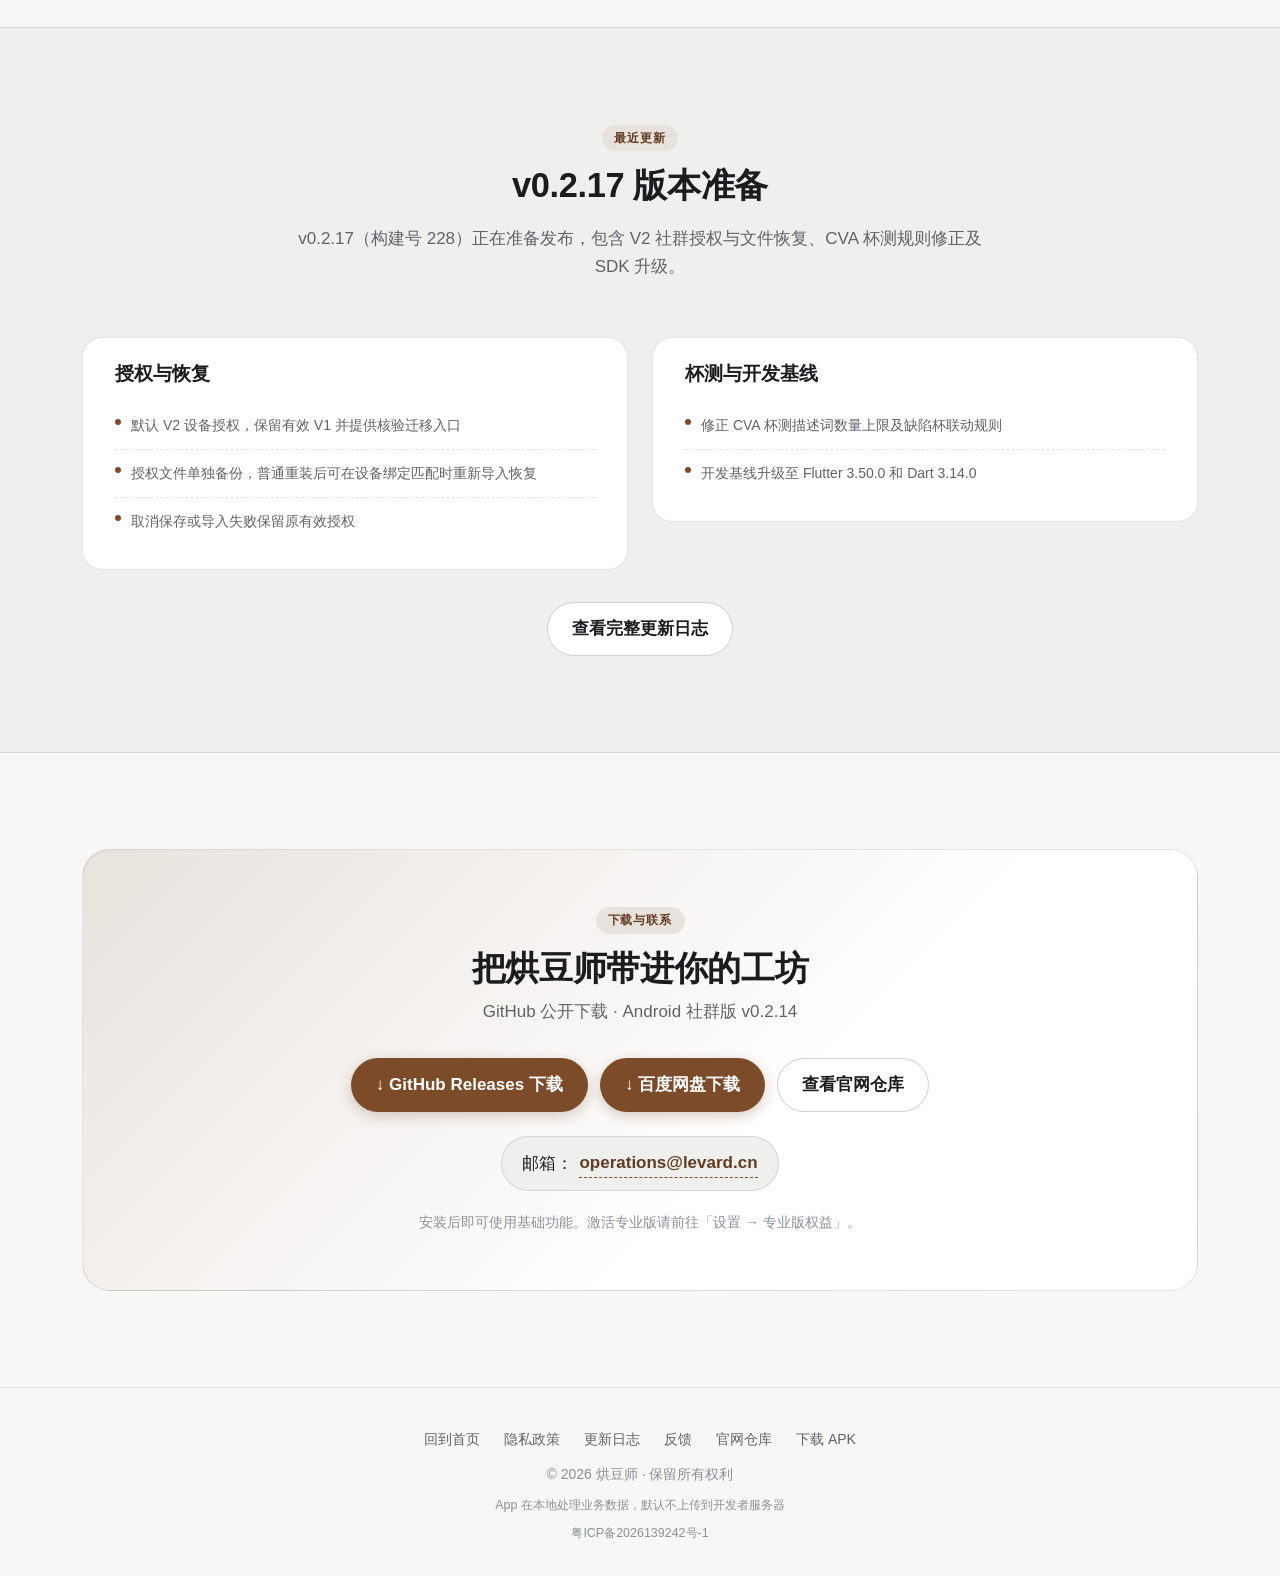
==== commit 6a3c9c12: "docs(官网): 更新开发基线与三语产品文案" ====
--- a/index.html
+++ b/index.html
@@ -16,7 +16,7 @@
   <title data-i18n-title="idx.title">烘豆师 · 面向咖啡烘焙从业者的本地库存管理 App</title>
 
 
-  <meta name="description" content="烘豆师是一款面向咖啡烘焙从业者的本地库存管理 App，100% 本地存储、离线 OCR 标签识别、双计量库存、烘焙转化与毛利定价、订单与客户账本、AES-256 加密备份。Flutter 跨 Android / iOS。" data-i18n-content="idx.desc" data-page-node-id="pK6eXtRVRam8VKoMnlpt0g">
+  <meta name="description" content="烘豆师是面向咖啡烘焙工作室和门店的本地库存与订单管理 App，覆盖生豆采购、烘焙成本、包装库存、豆单、销售与排产，支持离线 OCR 和可选加密备份。" data-i18n-content="idx.desc" data-page-node-id="pK6eXtRVRam8VKoMnlpt0g">
 
 
   <meta name="theme-color" content="#7B4B2A" data-page-node-id="BrVSMe0LIQeOVd6WfHFaQV">
@@ -31,7 +31,7 @@
   <meta property="og:title" content="烘豆师 · 本地咖啡库存管理 App" data-i18n-content="idx.title" data-page-node-id="4kmqQmBdCwWqZ1YocVuqjf">
 
 
-  <meta property="og:description" content="100% 本地存储 · 离线 OCR · 双计量库存 · 烘焙转化与毛利定价" data-i18n-content="idx.desc" data-page-node-id="CWRjME8dtaUOg9MdwP6BsK">
+  <meta property="og:description" content="烘豆师是面向咖啡烘焙工作室和门店的本地库存与订单管理 App，覆盖生豆采购、烘焙成本、包装库存、豆单、销售与排产，支持离线 OCR 和可选加密备份。" data-i18n-content="idx.desc" data-page-node-id="CWRjME8dtaUOg9MdwP6BsK">
 
 
   <meta property="og:type" content="website" data-page-node-id="7HCyNDggde26yA4YZ4SdnB">
@@ -247,13 +247,8 @@
       <p class="lead" data-i18n="hero.lead" data-page-node-id="k7yNX8CEV58WoYCaWoeFEp">
 
 
-        面向咖啡烘焙从业者的本地生豆 / 烘焙豆库存管理 App。
-
-
-        业务数据只存本机，离线 OCR 自动识别生豆袋标签，袋·kg 双计量与临期预警，
-
-
-        烘焙转化、拼配成本与毛利定价一站完成。
+        面向咖啡烘焙工作室和门店的本地库存与订单管理 App。
+        从生豆采购、烘焙和包装，到豆单、现货销售与预售履约，用一本账记录每个批次的成本和去向。
 
 
       </p>
@@ -286,7 +281,7 @@
       <p class="hero-note" data-i18n="hero.note" data-page-node-id="NHlrWyhUO9WkB9OjXKcC38">
 
 
-        Flutter 跨端构建 · Android 12+ / iOS 18.2+
+        Android 社群版 APK · 需要 Android 12 或更高版本
 
 
       </p>
@@ -352,7 +347,7 @@
       <h2 data-i18n="sec.features.title" data-page-node-id="rpIEBWgICIBppSV8Dl29fa">把烘焙工坊装进口袋</h2>
 
 
-      <p data-i18n="sec.features.desc" data-page-node-id="8UIhg9p8SP4NnAtT0DLMxH">六类核心能力，全部围绕"本地优先 + 业务闭环"设计，不依赖任何云服务即可独立运行。</p>
+      <p data-i18n="sec.features.desc" data-page-node-id="8UIhg9p8SP4NnAtT0DLMxH">库存、烘焙和订单在本机处理，无需注册账号，也不依赖云同步。</p>
 
 
     </div>
@@ -385,10 +380,10 @@
         </div>
 
 
-        <h3 data-i18n="f1.title" data-page-node-id="4HJiFSHau58dmJDyApb2gT">100% 本地优先</h3>
-
-
-        <p data-i18n="f1.desc" data-page-node-id="1pPkgfwG7JNKjJWBVd7IBF">业务数据默认保存在本地 SQLite；备份可写入你授权的共享目录，换机时重新授权目录后导入恢复。</p>
+        <h3 data-i18n="f1.title" data-page-node-id="4HJiFSHau58dmJDyApb2gT">本地优先</h3>
+
+
+        <p data-i18n="f1.desc" data-page-node-id="1pPkgfwG7JNKjJWBVd7IBF">库存、订单和客户账本保存在本机。可将备份导出到自己选择的位置，换机或重装后手动导入。</p>
 
 
       </article>
@@ -457,7 +452,7 @@
         <h3 data-i18n="f3.title" data-page-node-id="xO2YjodT5bYUEmPglmnntN">烘焙转化与毛利</h3>
 
 
-        <p data-i18n="f3.desc" data-page-node-id="8zJB0QxJdRfybXroIQnCPL">生豆多行拼配投入，自动核算失重比与单位成本；按目标毛利率反推建议售价，给出 ±5% 参考区间。</p>
+        <p data-i18n="f3.desc" data-page-node-id="8zJB0QxJdRfybXroIQnCPL">按批次记录生豆投入、烘焙失重和包装产出，自动核算拼配成本，按目标毛利率估算售价。</p>
 
 
       </article>
@@ -493,7 +488,7 @@
         <h3 data-i18n="f4.title" data-page-node-id="QLuKeNKFNmpNAWJhxrLFQ8">订单与客户账本</h3>
 
 
-        <p data-i18n="f4.desc" data-page-node-id="66w6x4QzKvWQMcDnLXtOpO">现货销售立即发货，预售订单走"冻结→排产→履约分配"；客户充值/消费/退款流水可重放校验，扫码即销售。</p>
+        <p data-i18n="f4.desc" data-page-node-id="66w6x4QzKvWQMcDnLXtOpO">扫码定位成品规格，核对数量和价格后确认销售。预售订单可冻结原料、排产并分配成品，客户充值、消费与退款均有流水。</p>
 
 
       </article>
@@ -529,7 +524,7 @@
         <h3 data-i18n="f5.title" data-page-node-id="arN7C6qGNiXhc3UEtWZIZ7">离线 OCR 标签识别</h3>
 
 
-        <p data-i18n="f5.desc" data-page-node-id="o4a2o3cKPLHvDfx0oJasF0">内置 PaddleOCR 端侧推理，图片不上传任何服务器。识别字段以候选形式预填，逐字段核对，不静默覆盖。</p>
+        <p data-i18n="f5.desc" data-page-node-id="o4a2o3cKPLHvDfx0oJasF0">专业版可在本机识别生豆袋标签，识别结果由你核对后保存。采购数量需手动填写。</p>
 
 
       </article>
@@ -628,7 +623,7 @@
         <div class="frame" data-page-node-id="oD8FTVHPHeF1nNXFGCFXnD"><img src="assets/img/screenshots/roasted-list.png?v=20260910" data-shot="assets/img/screenshots/roasted-list.png?v=20260910" alt="烘焙豆库存" loading="lazy" data-page-node-id="ZnIzOfnXLnGkvJOosHu3NQ"></div>
 
 
-        <figcaption class="caption" data-i18n="shot2.cap" data-page-node-id="cGA5buEwc3qcmIQQVfgdrX">烘焙豆库存 · 批次 + 规格双计量</figcaption>
+        <figcaption class="caption" data-i18n="shot2.cap" data-page-node-id="cGA5buEwc3qcmIQQVfgdrX">烘焙豆库存 · 按包装规格查看袋数和重量</figcaption>
 
 
       </figure>
@@ -640,7 +635,7 @@
         <div class="frame" data-page-node-id="AanphU2BhAp45AVkLgVhbq"><img src="assets/img/screenshots/roast-convert.png?v=20260910" data-shot="assets/img/screenshots/roast-convert.png?v=20260910" alt="生豆库存" loading="lazy" data-page-node-id="hgX1PJbZXLZnUtWpFFtmUy"></div>
 
 
-        <figcaption class="caption" data-i18n="shot3.cap" data-page-node-id="NmiMlstz4aUyc1b26NGGOF">生豆库存 · 批次 + 产地溯源</figcaption>
+        <figcaption class="caption" data-i18n="shot3.cap" data-page-node-id="NmiMlstz4aUyc1b26NGGOF">生豆库存 · 批次、供应商和余量</figcaption>
 
 
       </figure>
@@ -652,7 +647,7 @@
         <div class="frame" data-page-node-id="io6N4jDJIApf3tycs318UJ"><img src="assets/img/screenshots/orders.png?v=20260910" data-shot="assets/img/screenshots/orders.png?v=20260910" alt="订单列表" loading="lazy" data-page-node-id="BZB8QufoK4r2NXrpPtOKo6"></div>
 
 
-        <figcaption class="caption" data-i18n="shot4.cap" data-page-node-id="rZwjhIyxmikWguoufc6EnI">订单工作台 · 现货/预售双通道</figcaption>
+        <figcaption class="caption" data-i18n="shot4.cap" data-page-node-id="rZwjhIyxmikWguoufc6EnI">订单 · 收款、排产和发货状态</figcaption>
 
 
       </figure>
@@ -688,7 +683,7 @@
       <h2 data-i18n="sec.priv.title" data-page-node-id="PRpHx9SF2e4ZVZuWQxllXD">你的咖啡数据，只属于你</h2>
 
 
-      <p data-i18n="sec.priv.desc" data-page-node-id="IyWCzZUkyFGSZRQv6kLdHw">从设计上就拒绝"云端"——业务数据全程在设备本地流转，可验证、可导出、可加密。</p>
+      <p data-i18n="sec.priv.desc" data-page-node-id="IyWCzZUkyFGSZRQv6kLdHw">App 在本机处理业务数据。你可自行导出、加密和保管备份。商店交易由对应平台处理。</p>
 
 
     </div>
@@ -703,7 +698,7 @@
         <h3 data-i18n="p1.title" data-page-node-id="BJXMA1JrVlzH5Cm4DgPy86"><span class="check" data-page-node-id="lJxNMqVbA33PrEHkGcmu03">✓</span> 社群版不申请网络权限</h3>
 
 
-        <p data-i18n-html="p1.desc" data-page-node-id="hRGKs78NsdDxpf1l7OmNp9">Android 社群渠道构建不声明 <code data-page-node-id="GKMLflERRYLYhfSp96bDuG">INTERNET</code> 权限，从系统层面禁用数据上传。</p>
+        <p data-i18n-html="p1.desc" data-page-node-id="hRGKs78NsdDxpf1l7OmNp9">Android 社群版不声明 <code data-page-node-id="GKMLflERRYLYhfSp96bDuG">INTERNET</code> 权限。你可以主动分享导出的文件。</p>
 
 
       </div>
@@ -727,7 +722,7 @@
         <h3 data-i18n="p3.title" data-page-node-id="7joH2LYU9fTH3JqetCuOwT"><span class="check" data-page-node-id="WUCDx2Dv2QnB6X7oEsHEZt">✓</span> 无埋点、无遥测、无广告</h3>
 
 
-        <p data-i18n="p3.desc" data-page-node-id="BoKAFXbCsR2eavnRXtZEnY">没有第三方 SDK、没有统计上报、没有推送。错误日志仅本地保留最近 50 条，可手动导出。</p>
+        <p data-i18n="p3.desc" data-page-node-id="BoKAFXbCsR2eavnRXtZEnY">App 不接入统计、广告或崩溃上报 SDK。库存与排产提醒由设备本地生成，最近 50 条错误日志可手动导出。</p>
 
 
       </div>
@@ -739,7 +734,7 @@
         <h3 data-i18n="p4.title" data-page-node-id="DbNarmkWUQbdzomB2EwK0z"><span class="check" data-page-node-id="HScg4uII6dDz7KfUPNpOHy">✓</span> 账本可回放校验</h3>
 
 
-        <p data-i18n="p4.desc" data-page-node-id="qs2D96SZv8IUhzfS8rWPyU">全库存以不可变流水为真相源，导出/恢复时往返校验账实一致；恢复门禁拒绝一切旁路写入。</p>
+        <p data-i18n="p4.desc" data-page-node-id="qs2D96SZv8IUhzfS8rWPyU">库存和客户余额可按流水核对。导入备份前，App 会检查结构、版本和数据关联。</p>
 
 
       </div>
@@ -781,10 +776,10 @@
       <span class="eyebrow" data-i18n="sec.pro.eyebrow" data-page-node-id="tBV6DMR4g2RUpdi0v6axDd">版本与权益</span>
 
 
-      <h2 data-i18n="sec.pro.title" data-page-node-id="INSvWFolW9xGo4Hw9jgB10">专业版解锁这五项能力</h2>
-
-
-      <p data-i18n="sec.pro.desc" data-page-node-id="QOqLf6pXPEgUDLhjob9VkQ">社群版免费可用全部基础库存与数据安全能力；以下五项 Pro 能力需通过「专业版权益」授权后解锁，未授权时不影响免费能力使用。</p>
+      <h2 data-i18n="sec.pro.title" data-page-node-id="INSvWFolW9xGo4Hw9jgB10">基础功能与专业版</h2>
+
+
+      <p data-i18n="sec.pro.desc" data-page-node-id="QOqLf6pXPEgUDLhjob9VkQ">无需激活即可手动管理库存、备份和恢复数据、查看历史并履约既有订单。</p>
 
 
     </div>
@@ -823,7 +818,7 @@
           <li data-page-node-id="yIXu6F6WWO7Rc3izh1gDww"><span class="dot" data-page-node-id="iD9BYSNhhhafi1KBR307PR">•</span> <span data-i18n="pro.free.4" data-page-node-id="3W4GbrZjXbGH7WAeViATuX">既有订单履约</span></li>
 
 
-          <li data-page-node-id="qSnwqb4wzXuAGalLJ60Oax"><span class="dot" data-page-node-id="cW04VEd1D9CpIApMsE9j0p">•</span> <span data-i18n="pro.free.5" data-page-node-id="rlImJ8ZjUyK3Y0xPmFTCGk">本地数据安全（无网络 / 无埋点 / 无广告）</span></li>
+          <li data-page-node-id="qSnwqb4wzXuAGalLJ60Oax"><span class="dot" data-page-node-id="cW04VEd1D9CpIApMsE9j0p">•</span> <span data-i18n="pro.free.5" data-page-node-id="rlImJ8ZjUyK3Y0xPmFTCGk">库存盘点与预警</span></li>
 
 
         </ul>
@@ -868,7 +863,7 @@
         </ul>
 
 
-        <p class="pro-note" data-i18n="pro.note" data-page-node-id="Oxjy4rglcZRgxAxWqQI4tR">社群 Android 通过「设置 → 专业版权益」导入开发者签发的离线授权码（一机一码设备绑定）；Play / iOS 走各自商店流程验证。</p>
+        <p class="pro-note" data-i18n="pro.note" data-page-node-id="Oxjy4rglcZRgxAxWqQI4tR">Android 社群版可在「设置 → 专业版权益」申请和激活设备授权。Google Play 和 App Store 渠道通过各自商店购买或恢复权益。</p>
 
 
       </div>
@@ -904,7 +899,7 @@
       <h2 data-i18n="sec.plat.title" data-page-node-id="94t6LsfZ39pO4ADL0nSetn">一份代码，两个平台</h2>
 
 
-      <p data-i18n="sec.plat.desc" data-page-node-id="sO3XUlcnTm6C30e6yYzGog">Flutter / Dart 一套代码同时构建 Android 与 iOS 原生应用；UI 遵循 Material 3，支持浅色 / 深色主题与系统跟随。</p>
+      <p data-i18n="sec.plat.desc" data-page-node-id="sO3XUlcnTm6C30e6yYzGog">App 面向 Android 和 iOS，支持浅色、深色及跟随系统主题。下方列出当前源码的开发基线和最低系统要求。</p>
 
 
     </div>
@@ -916,13 +911,13 @@
       <div class="platform" data-page-node-id="QciesLkgPIWoaCMWQO3CQT">
 
 
-        <div class="lbl" data-i18n="pl1.lbl" data-page-node-id="Og2PvD0e9jAAKlhhz4z90B">框架</div>
-
-
-        <div class="val" data-i18n="pl1.val" data-page-node-id="FH0uaK5Bvp4aHSmr2qBYev">Flutter 3.44</div>
-
-
-        <div class="sub" data-i18n="pl1.sub" data-page-node-id="pFN1QOB9ySV41Uj4efXXE5">Dart 3.12 · Material 3</div>
+        <div class="lbl" data-i18n="pl1.lbl" data-page-node-id="Og2PvD0e9jAAKlhhz4z90B">开发基线</div>
+
+
+        <div class="val" data-i18n="pl1.val" data-page-node-id="FH0uaK5Bvp4aHSmr2qBYev">Flutter 3.50.0</div>
+
+
+        <div class="sub" data-i18n="pl1.sub" data-page-node-id="pFN1QOB9ySV41Uj4efXXE5">Dart 3.14.0 · Material 3</div>
 
 
       </div>
@@ -952,7 +947,7 @@
         <div class="val" data-page-node-id="ao9XNaeoKOJ4nnrQgwlPpv">18.2+</div>
 
 
-        <div class="sub" data-i18n="pl3.sub" data-page-node-id="GEsuNBc01R1ED0DDcs7mqX">App Store / TestFlight 渠道</div>
+        <div class="sub" data-i18n="pl3.sub" data-page-node-id="GEsuNBc01R1ED0DDcs7mqX">App Store 版本开发中</div>
 
 
       </div>
@@ -1033,7 +1028,7 @@
       <h2 data-i18n="sec.new.title" data-page-node-id="PA2JGXMHsGKxHRjaABOAhK">v0.2.17 版本准备</h2>
 
 
-      <p data-i18n="sec.new.desc" data-page-node-id="3Az1tQ4YyzQsCxzJD1BRWD">本次更新包含 V2 社群授权与文件恢复、V1 迁移，以及更方便的签发历史查询。源码已合入主分支，新安装包尚未发布；下载入口仍提供既有公开版本。</p>
+      <p data-i18n="sec.new.desc" data-page-node-id="3Az1tQ4YyzQsCxzJD1BRWD">v0.2.17（构建号 228）正在准备发布，包含 V2 社群授权与文件恢复、CVA 杯测规则修正及 SDK 升级。</p>
 
 
     </div>
@@ -1069,16 +1064,16 @@
       <div class="news-group" data-page-node-id="0Nh76aaM5qYmAXdLP1agKU">
 
 
-        <h3 data-i18n="nw.gate.title" data-page-node-id="uN5B3CfbRHjFGPEtmnvPs0">签发与查询</h3>
+        <h3 data-i18n="nw.gate.title" data-page-node-id="uN5B3CfbRHjFGPEtmnvPs0">杯测与开发基线</h3>
 
 
         <ul class="news-list" data-page-node-id="B370yMq9wiOwgXimXu3hHg">
 
 
-          <li data-i18n="nw.gate.1" data-page-node-id="2Jesa0dcURphI5j5EObkvo">V1/V2 历史统一搜索，申请码与授权码可查看、复制</li>
-
-
-          <li data-i18n="nw.gate.2" data-page-node-id="5r2OEtdQJQi01OUF4AiA8f">修复签发机重叠与对齐，优化窄窗操作；版本准备为 0.2.17（构建号 228）</li>
+          <li data-i18n="nw.gate.1" data-page-node-id="2Jesa0dcURphI5j5EObkvo">修正 CVA 杯测描述词数量上限及缺陷杯联动规则</li>
+
+
+          <li data-i18n="nw.gate.2" data-page-node-id="5r2OEtdQJQi01OUF4AiA8f">开发基线升级至 Flutter 3.50.0 和 Dart 3.14.0</li>
 
 
         </ul>
@@ -1126,7 +1121,7 @@
       <h2 data-i18n="sec.dl.title" data-page-node-id="uKDu6e1WlFFCqf69AmAMs4">把烘豆师带进你的工坊</h2>
 
 
-      <p class="meta" data-i18n-html="dl.meta" data-page-node-id="hxdNm4vqLm0ExDeCNE5hoc">已发布版本 v<span data-version="0.2.14" data-page-node-id="bjPqMACh17dZhp0bLKv4c1">0.2.14</span> · Android / iOS 双端</p>
+      <p class="meta" data-i18n-html="dl.meta" data-page-node-id="hxdNm4vqLm0ExDeCNE5hoc">GitHub 公开下载 · Android 社群版 v<span data-version="0.2.14" data-page-node-id="bjPqMACh17dZhp0bLKv4c1">0.2.14</span></p>
 
 
       <div class="btn-row btn-row--center" data-page-node-id="ykzUse4qEPBqsY9xeVEEYI">
@@ -1153,7 +1148,7 @@
         <a class="btn btn-ghost" href="https://github.com/wuyi-levard/bean-roaster-site" target="_blank" rel="noopener" data-i18n="dl.repo" data-page-node-id="lLnHBwN1fGL64WqJ72aC9t">
 
 
-          查看源码仓库
+          查看官网仓库
 
 
         </a>
@@ -1180,7 +1175,7 @@
       <p class="download-note" data-i18n="dl.note" data-page-node-id="LIY2IGO8g9HbYkkvDH7Vb6">
 
 
-        社群版需通过"设置 → 专业版权益"导入开发者签发的离线授权码。
+        安装后即可使用基础功能。激活专业版请前往「设置 → 专业版权益」。
 
 
       </p>
@@ -1228,7 +1223,7 @@
       <a href="feedback.html" data-i18n="foot.feedback" data-page-node-id="jj5R6CGmTaVLmsFCBC3VzR">反馈</a>
 
 
-      <a href="https://github.com/wuyi-levard/bean-roaster-site" target="_blank" rel="noopener" data-i18n="foot.repo" data-page-node-id="S1SjenwTdmAMRncGHGCDHQ">源码仓库</a>
+      <a href="https://github.com/wuyi-levard/bean-roaster-site" target="_blank" rel="noopener" data-i18n="foot.repo" data-page-node-id="S1SjenwTdmAMRncGHGCDHQ">官网仓库</a>
 
 
       <a href="https://github.com/wuyi-levard/bean-roaster-site/releases" target="_blank" rel="noopener" data-i18n="foot.release" data-page-node-id="wbXQVtbn7EGyed2moKz3bC">下载 APK</a>
@@ -1253,7 +1248,7 @@
 
 
 
-<script src="assets/js/i18n.js?v=20261112v017"></script>
+<script src="assets/js/i18n.js?v=20261121"></script>
 
 
 <script src="assets/js/main.js?v=20260909a"></script>
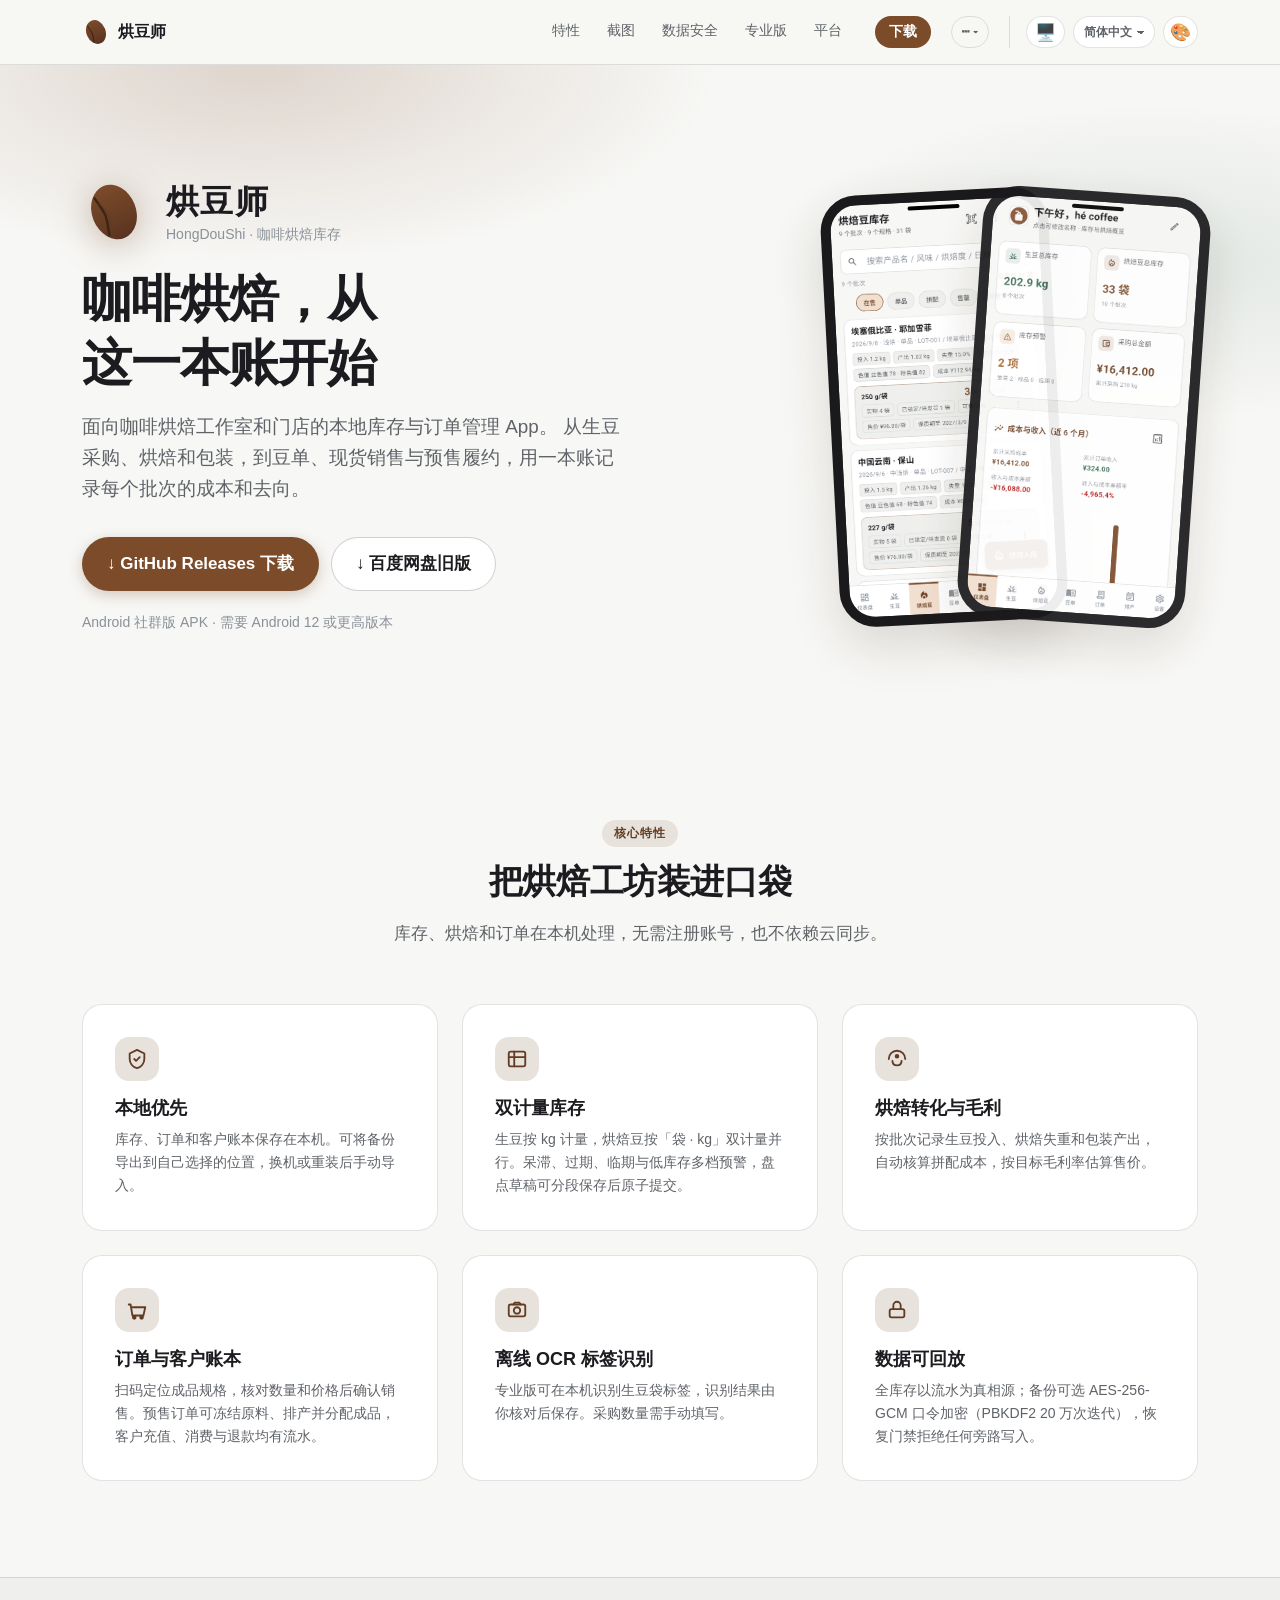
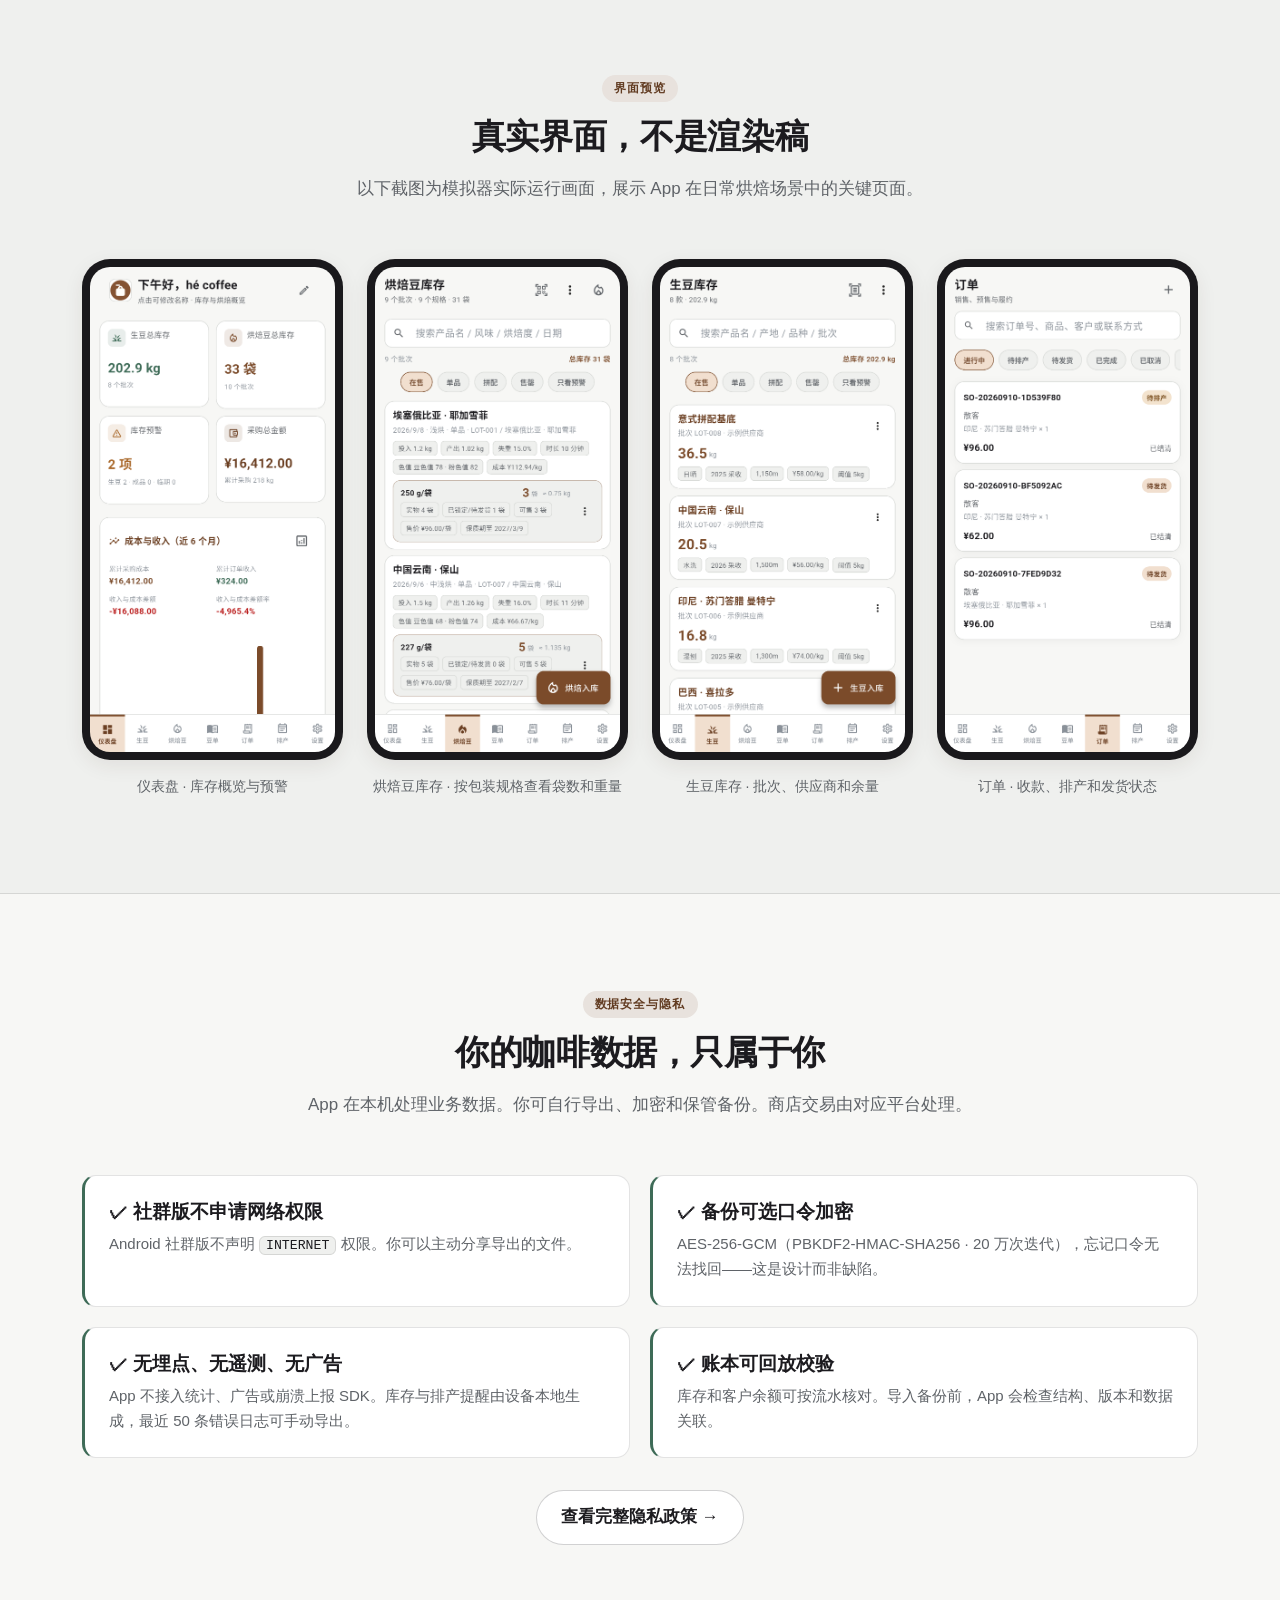
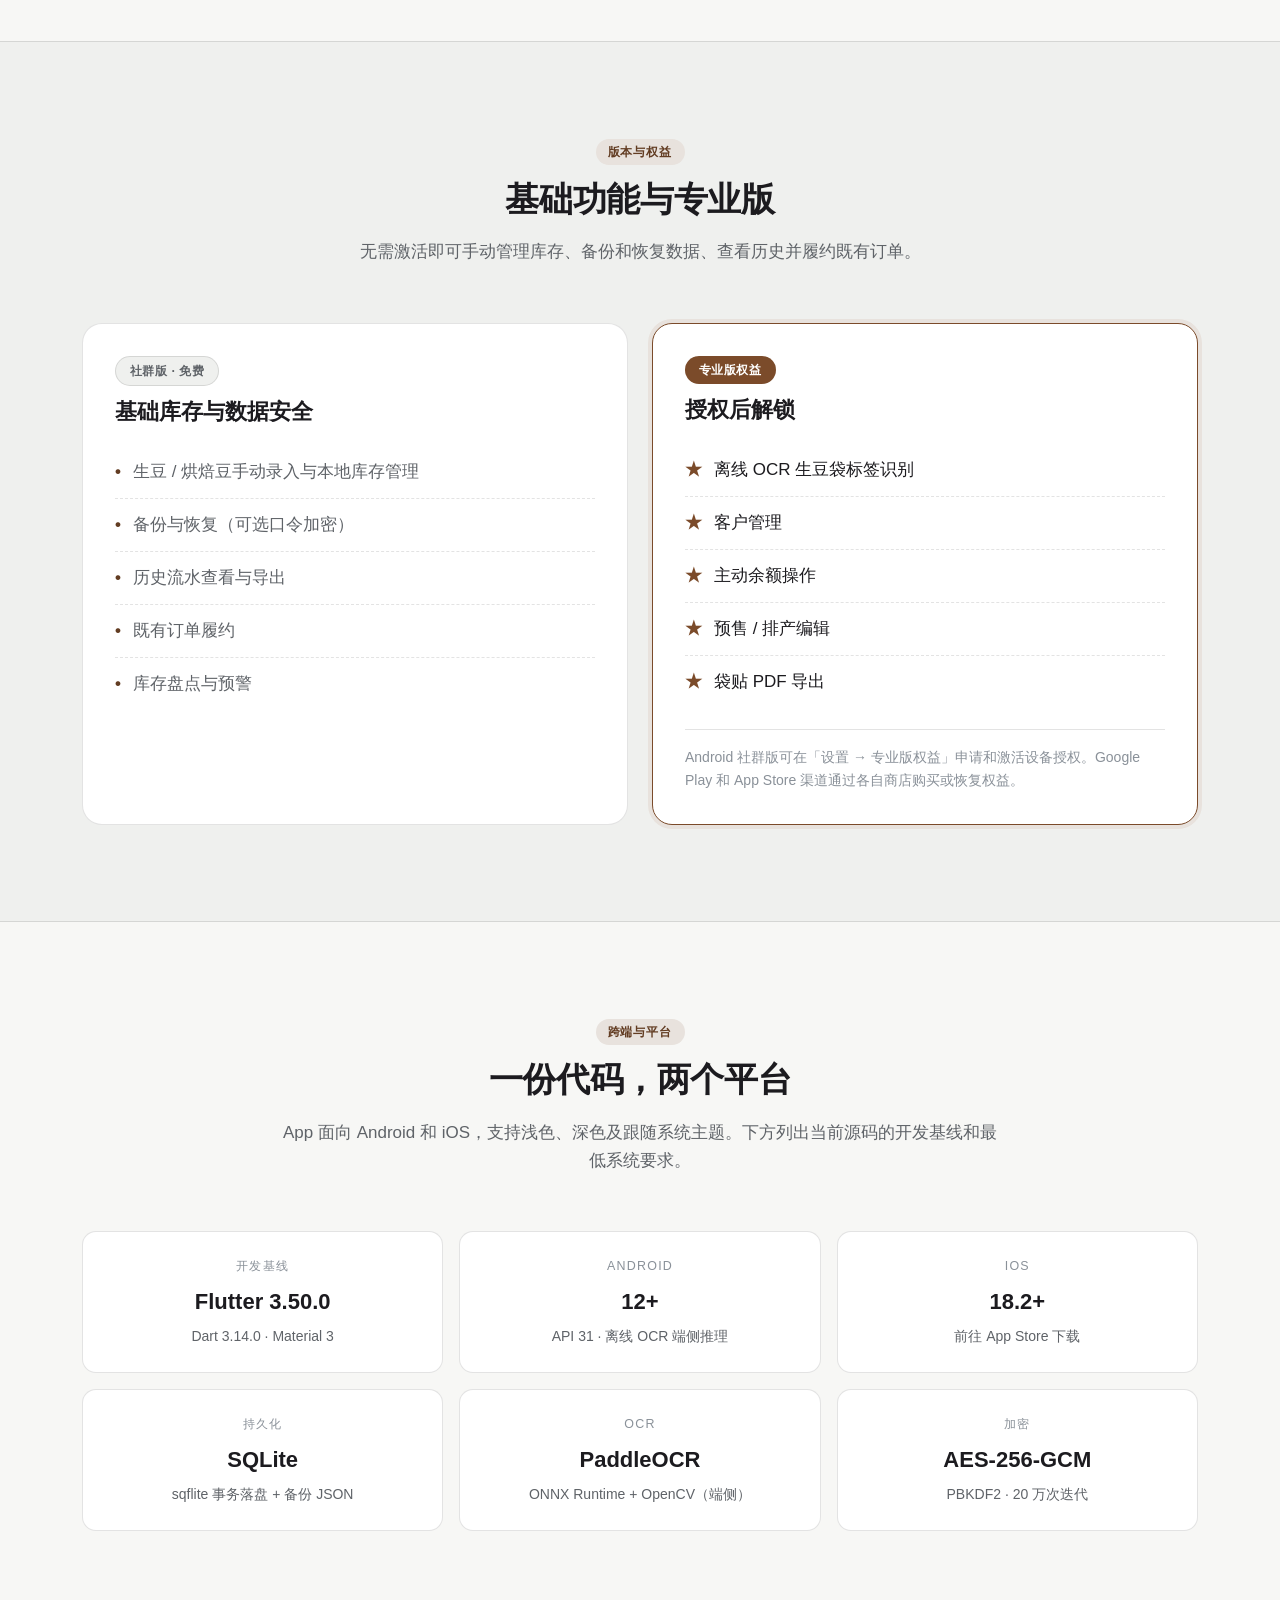
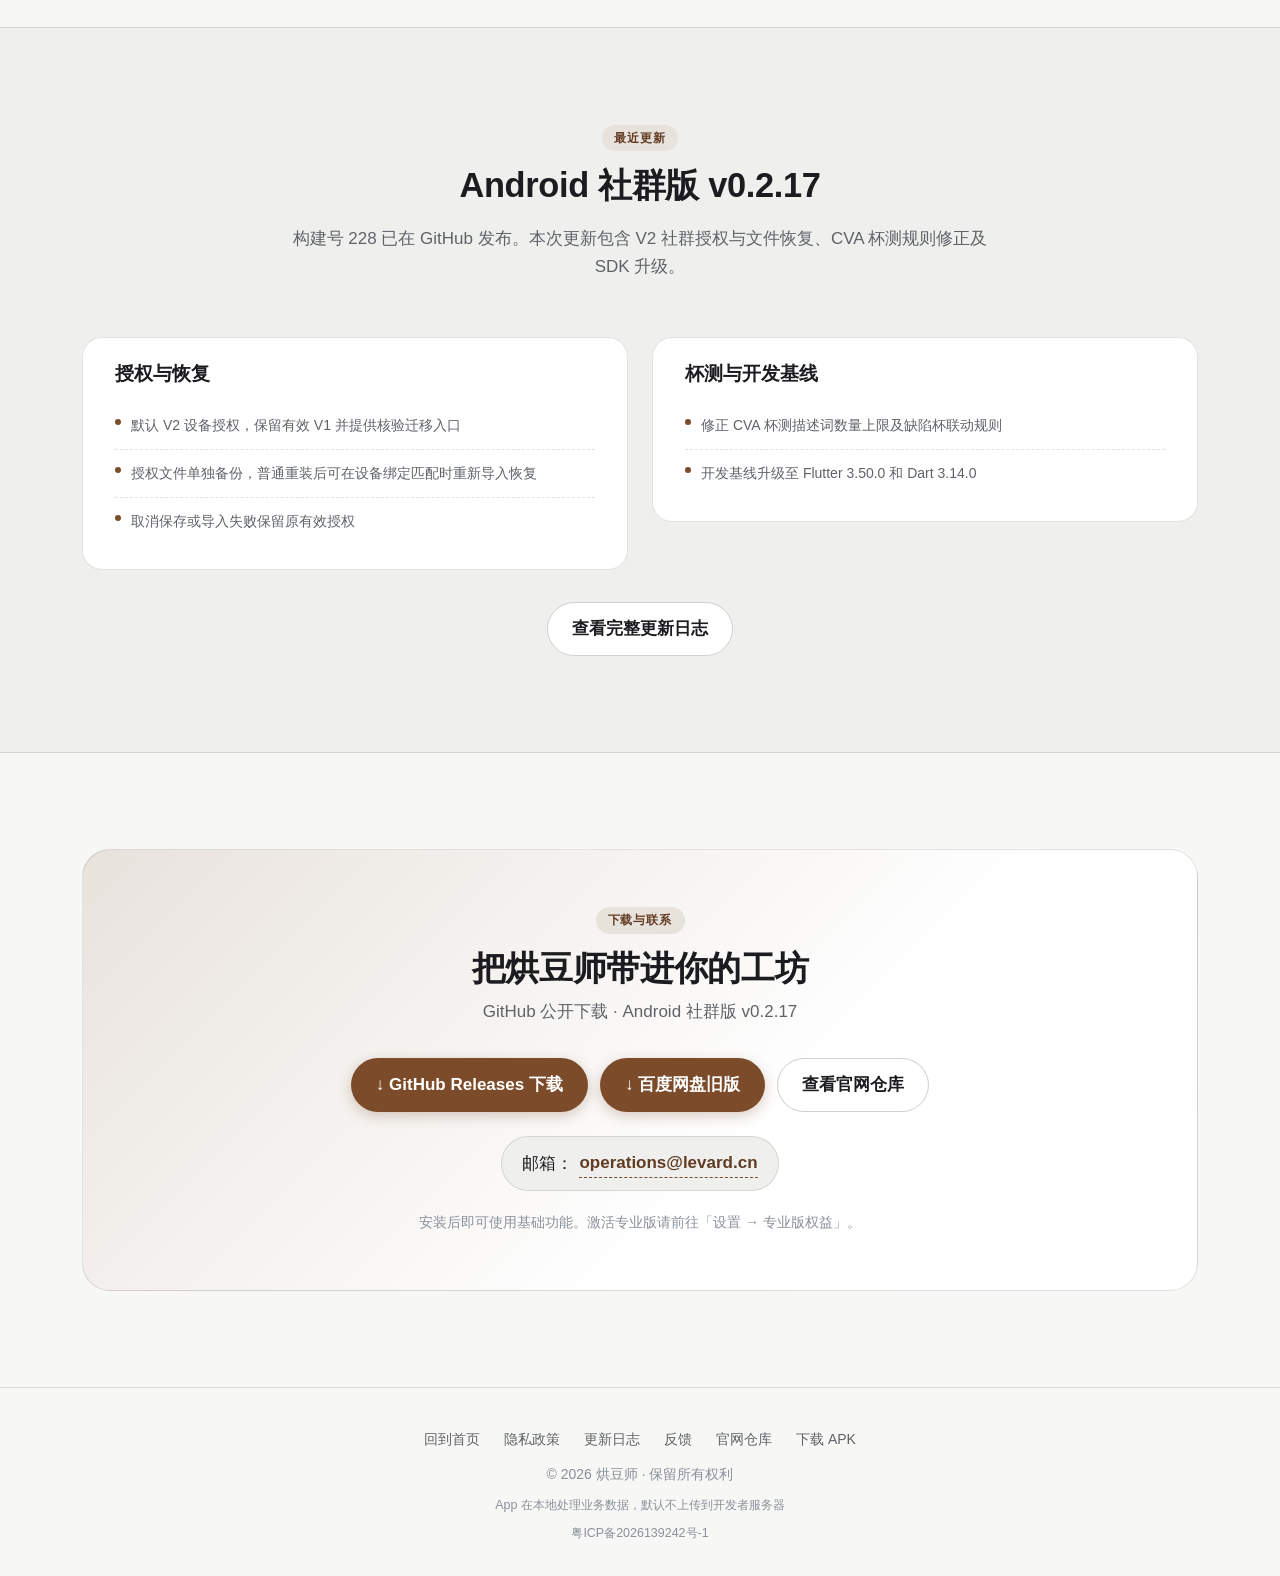
==== commit d3d5afaa: "docs(站点): 更新社群版0.2.17发布信息" ====
--- a/index.html
+++ b/index.html
@@ -269,7 +269,7 @@
         <a class="btn btn-ghost" href="https://pan.baidu.com/s/17-IyWG9qE9T9fcUgi1DNUA?pwd=bnyg" target="_blank" rel="noopener" data-i18n="hero.dl.baidu" data-page-node-id="Q4XkRK23F87LUmRMXO5DEM">
 
 
-          ↓ 百度网盘下载
+          ↓ 百度网盘旧版
 
 
         </a>
@@ -947,7 +947,7 @@
         <div class="val" data-page-node-id="ao9XNaeoKOJ4nnrQgwlPpv">18.2+</div>
 
 
-        <div class="sub" data-i18n="pl3.sub" data-page-node-id="GEsuNBc01R1ED0DDcs7mqX">App Store 版本开发中</div>
+        <div class="sub" data-i18n="pl3.sub" data-page-node-id="GEsuNBc01R1ED0DDcs7mqX">前往 App Store 下载</div>
 
 
       </div>
@@ -1025,10 +1025,10 @@
       <span class="eyebrow" data-i18n="sec.new.eyebrow" data-page-node-id="p8G59IxPrvz6ZvlTZBuybz">最近更新</span>
 
 
-      <h2 data-i18n="sec.new.title" data-page-node-id="PA2JGXMHsGKxHRjaABOAhK">v0.2.17 版本准备</h2>
-
-
-      <p data-i18n="sec.new.desc" data-page-node-id="3Az1tQ4YyzQsCxzJD1BRWD">v0.2.17（构建号 228）正在准备发布，包含 V2 社群授权与文件恢复、CVA 杯测规则修正及 SDK 升级。</p>
+      <h2 data-i18n="sec.new.title" data-page-node-id="PA2JGXMHsGKxHRjaABOAhK">Android 社群版 v0.2.17</h2>
+
+
+      <p data-i18n="sec.new.desc" data-page-node-id="3Az1tQ4YyzQsCxzJD1BRWD">构建号 228 已在 GitHub 发布。本次更新包含 V2 社群授权与文件恢复、CVA 杯测规则修正及 SDK 升级。</p>
 
 
     </div>
@@ -1121,7 +1121,7 @@
       <h2 data-i18n="sec.dl.title" data-page-node-id="uKDu6e1WlFFCqf69AmAMs4">把烘豆师带进你的工坊</h2>
 
 
-      <p class="meta" data-i18n-html="dl.meta" data-page-node-id="hxdNm4vqLm0ExDeCNE5hoc">GitHub 公开下载 · Android 社群版 v<span data-version="0.2.14" data-page-node-id="bjPqMACh17dZhp0bLKv4c1">0.2.14</span></p>
+      <p class="meta" data-i18n-html="dl.meta" data-page-node-id="hxdNm4vqLm0ExDeCNE5hoc">GitHub 公开下载 · Android 社群版 v<span data-version="0.2.17" data-page-node-id="bjPqMACh17dZhp0bLKv4c1">0.2.17</span></p>
 
 
       <div class="btn-row btn-row--center" data-page-node-id="ykzUse4qEPBqsY9xeVEEYI">
@@ -1139,7 +1139,7 @@
         <a class="btn btn-primary" href="https://pan.baidu.com/s/17-IyWG9qE9T9fcUgi1DNUA?pwd=bnyg" target="_blank" rel="noopener" data-i18n="dl.btn.baidu" data-page-node-id="E2aanHjAWIMR0SRkz9GVgD">
 
 
-          ↓ 百度网盘下载
+          ↓ 百度网盘旧版
 
 
         </a>
@@ -1248,7 +1248,7 @@
 
 
 
-<script src="assets/js/i18n.js?v=20261121"></script>
+<script src="assets/js/i18n.js?v=20261121v017"></script>
 
 
 <script src="assets/js/main.js?v=20260909a"></script>
